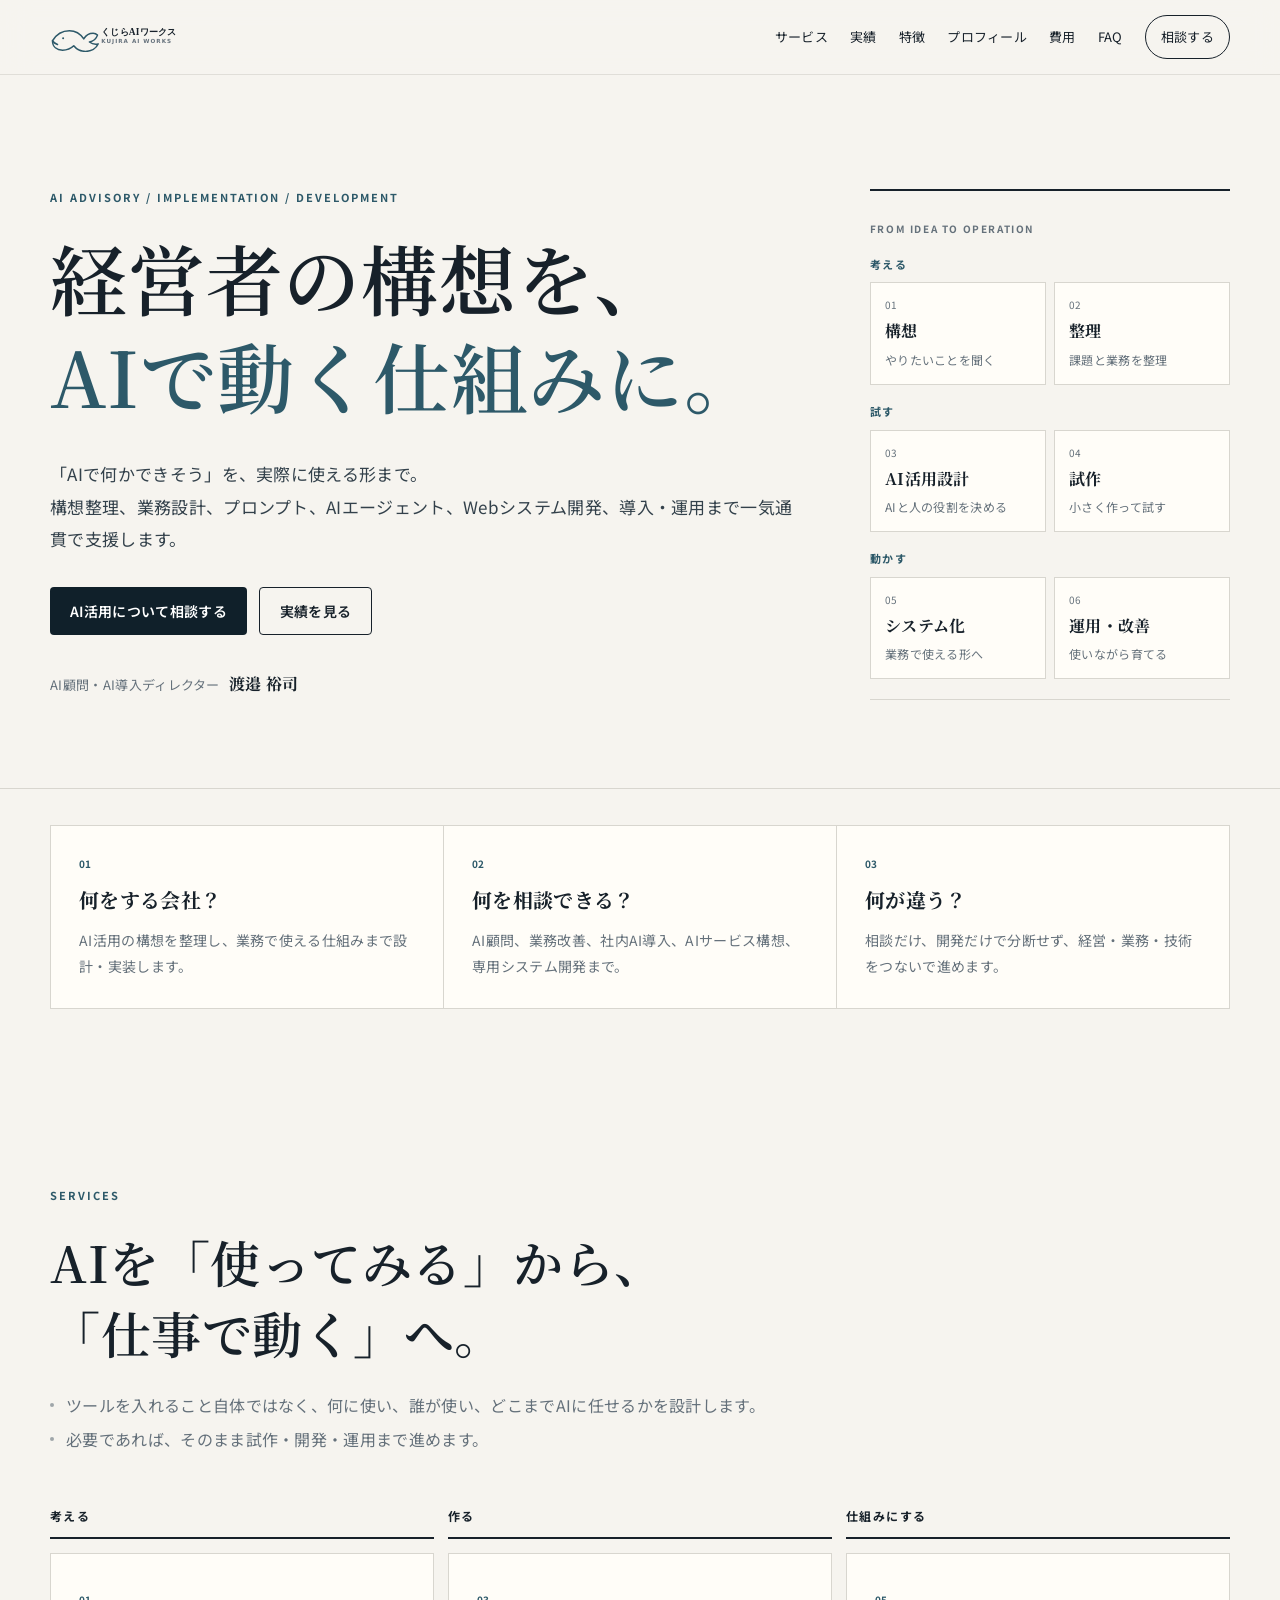
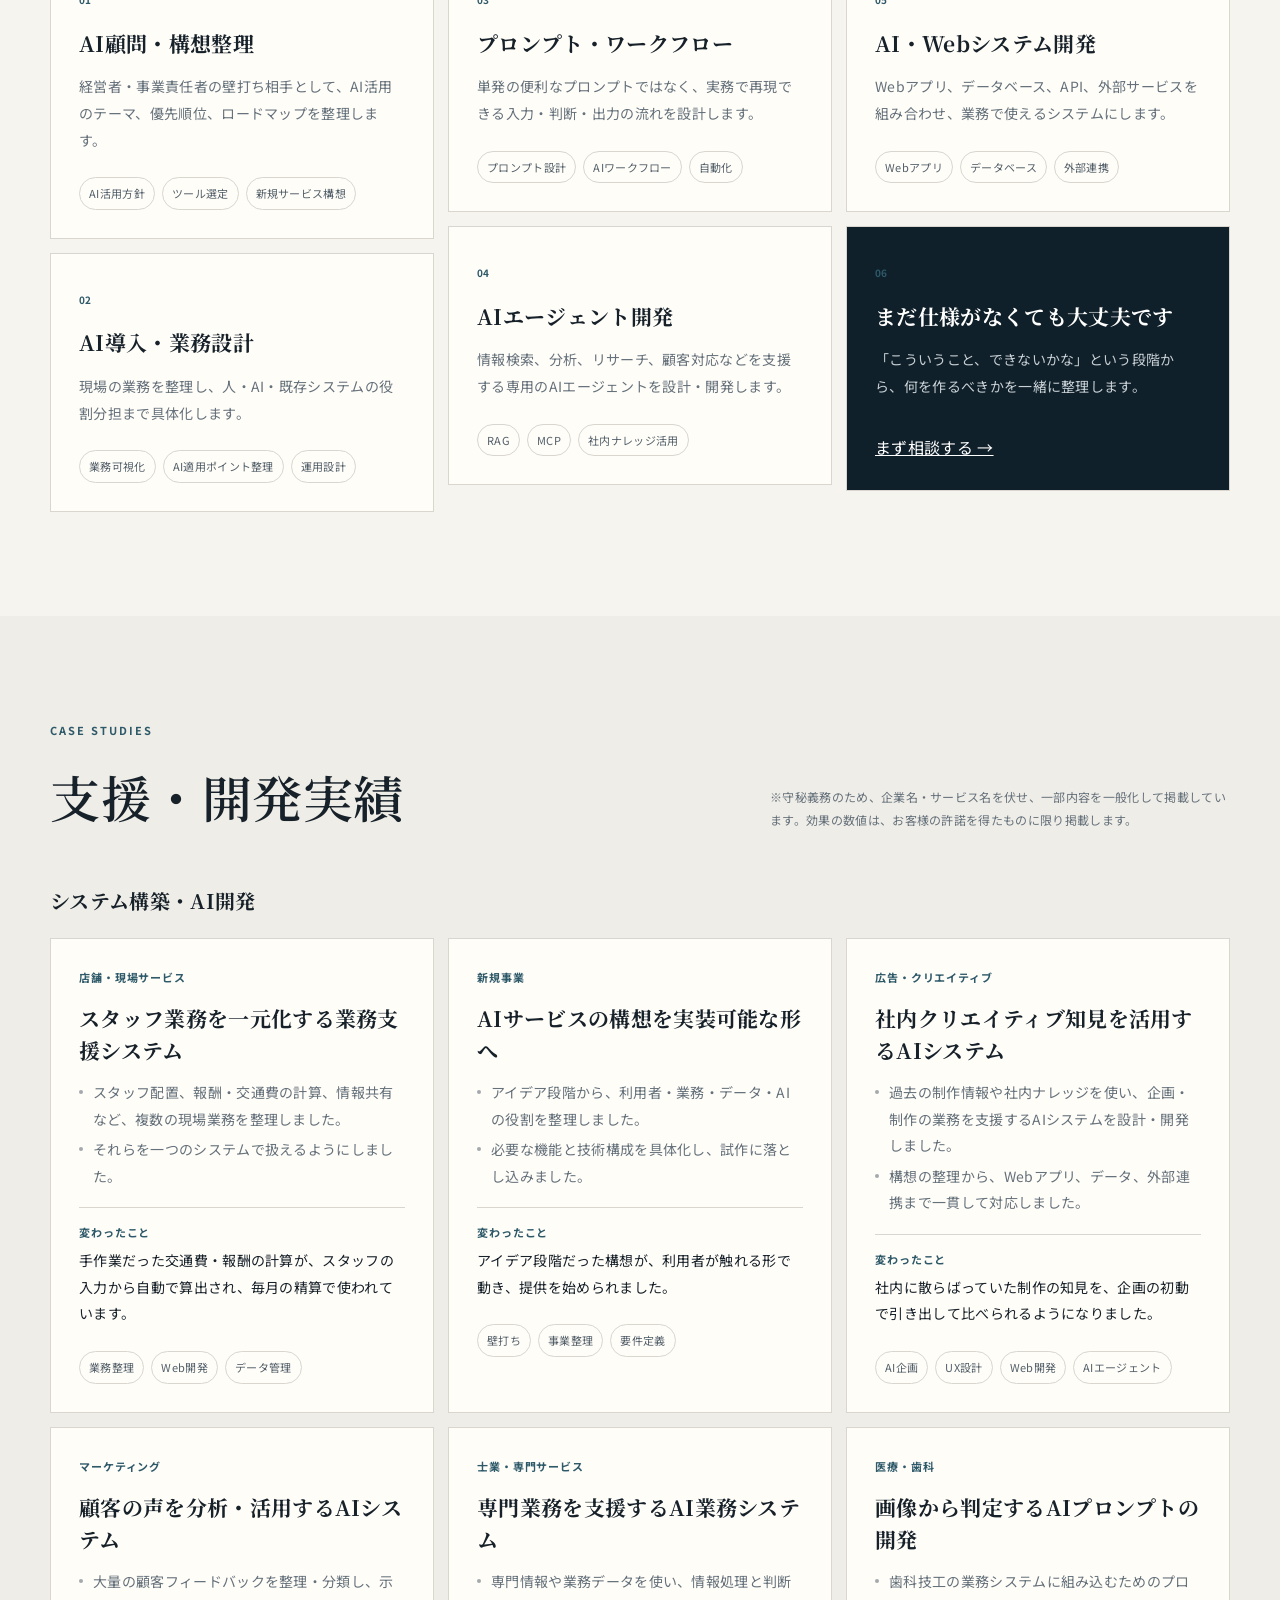
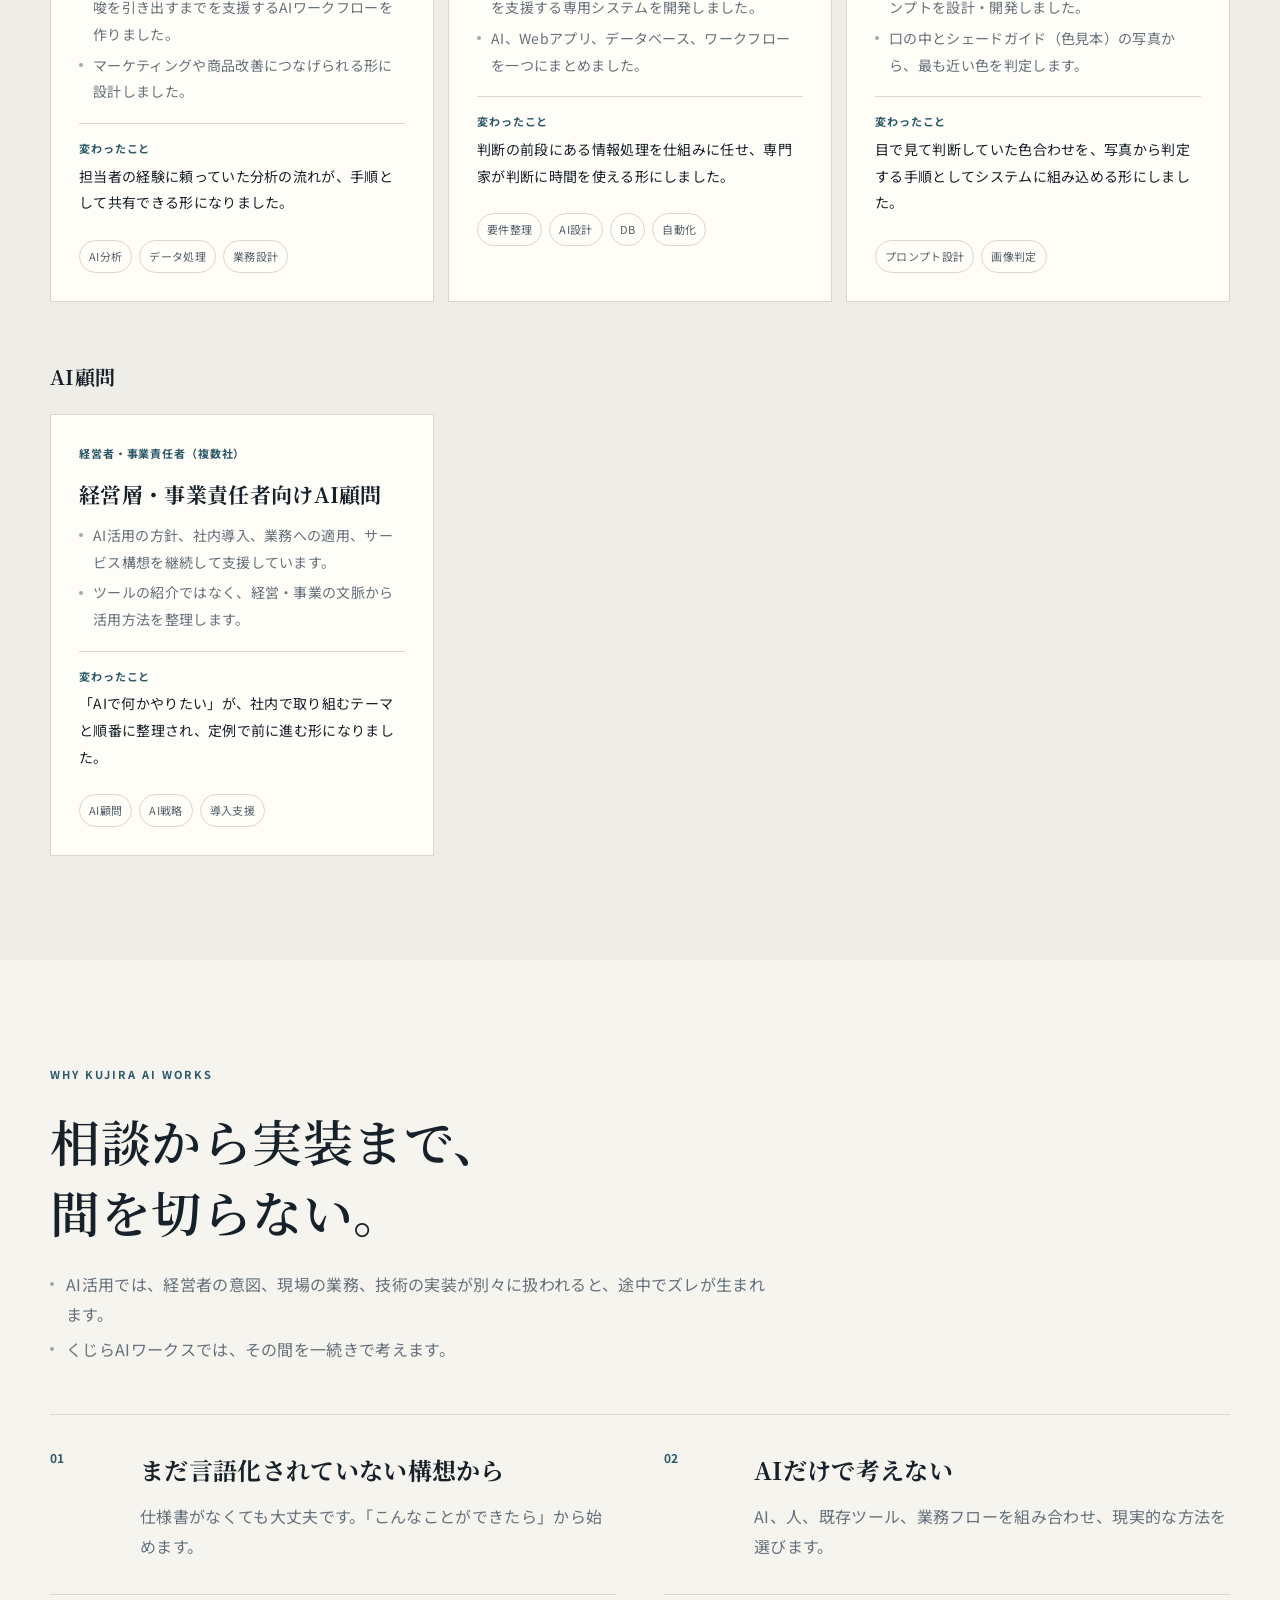
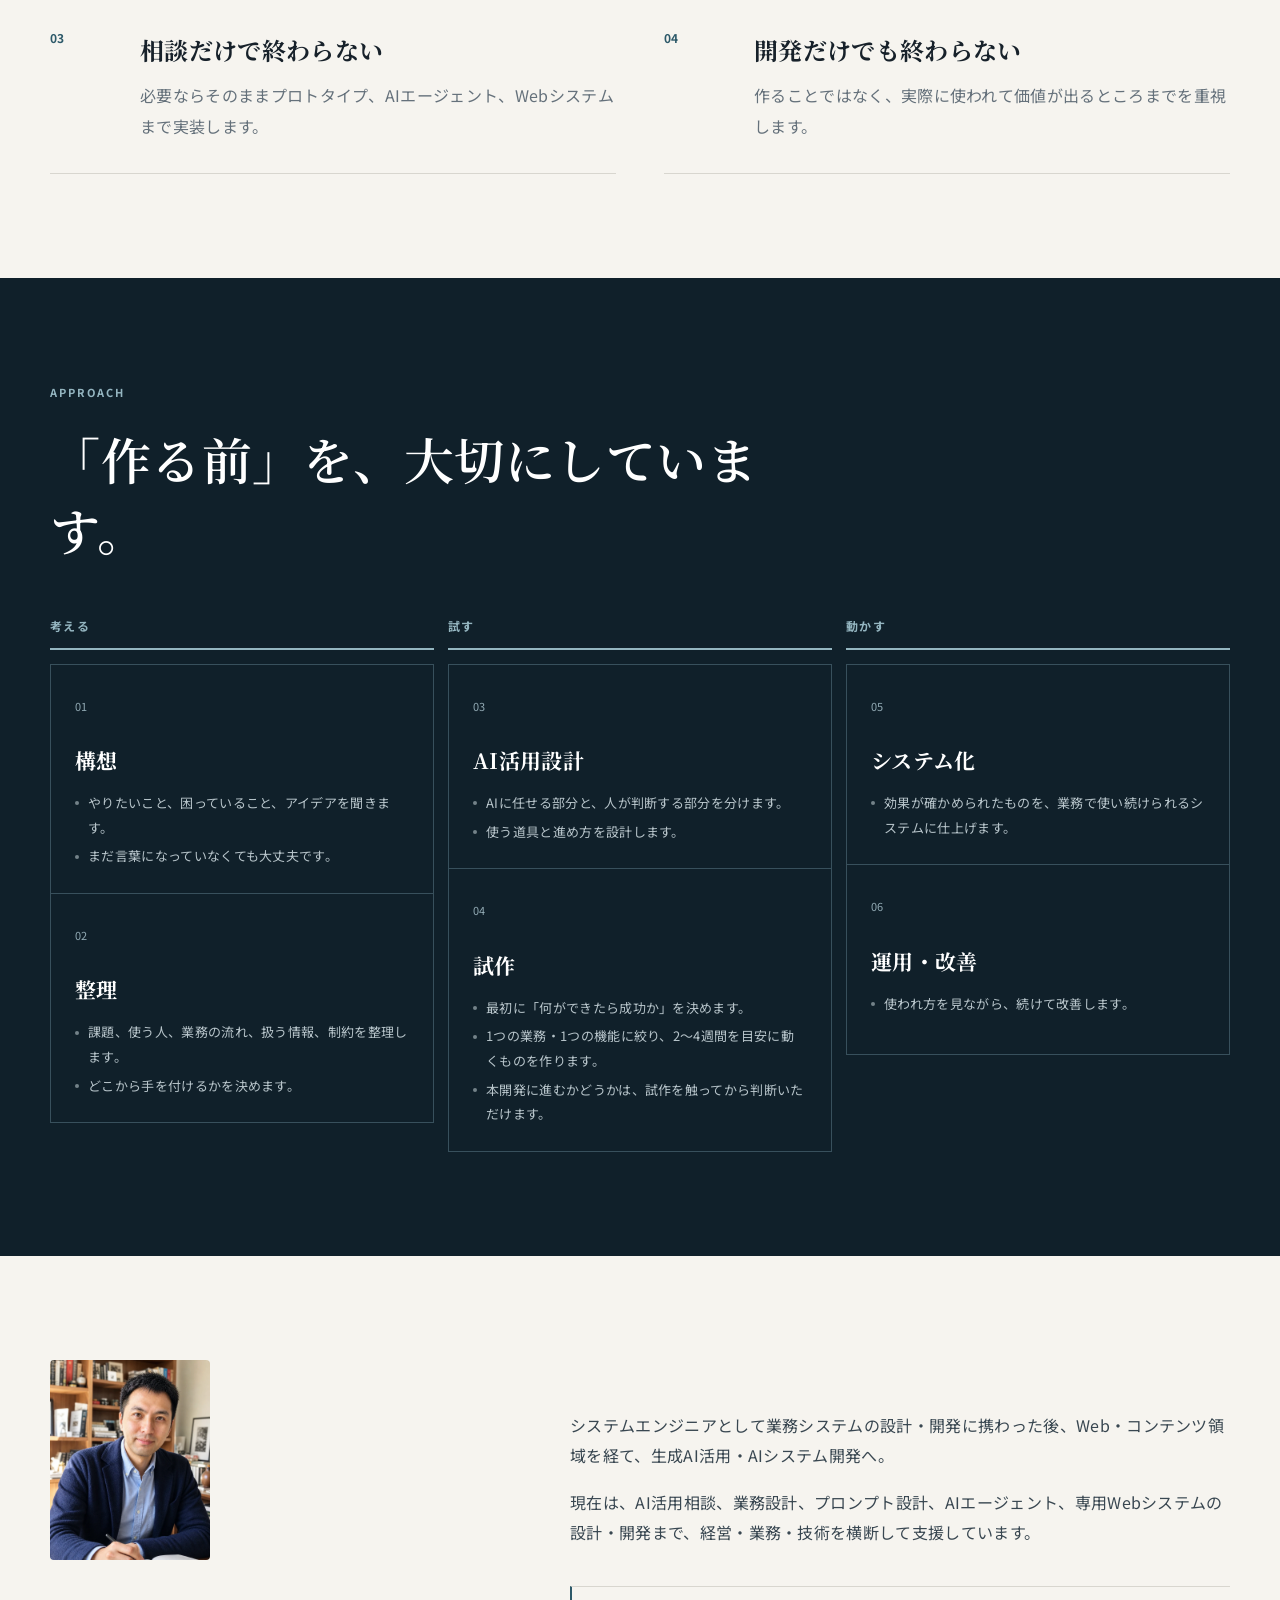
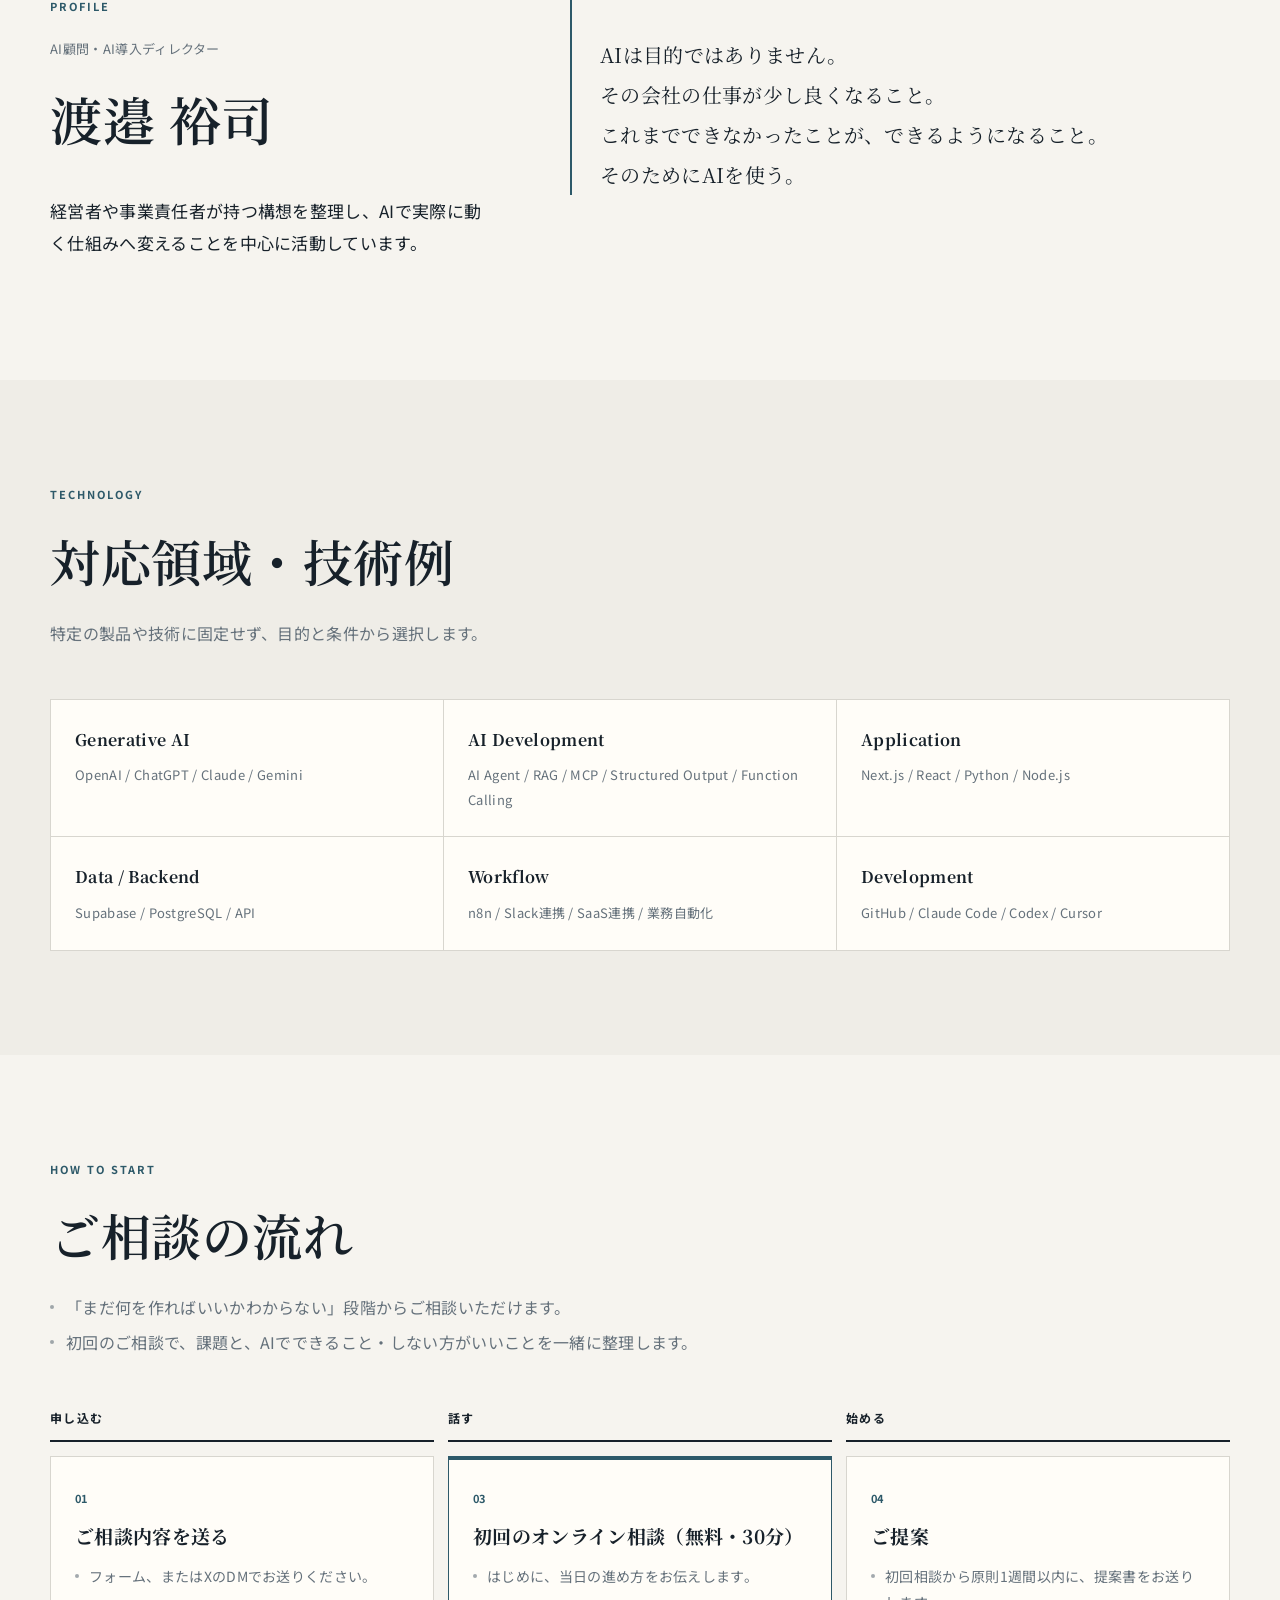
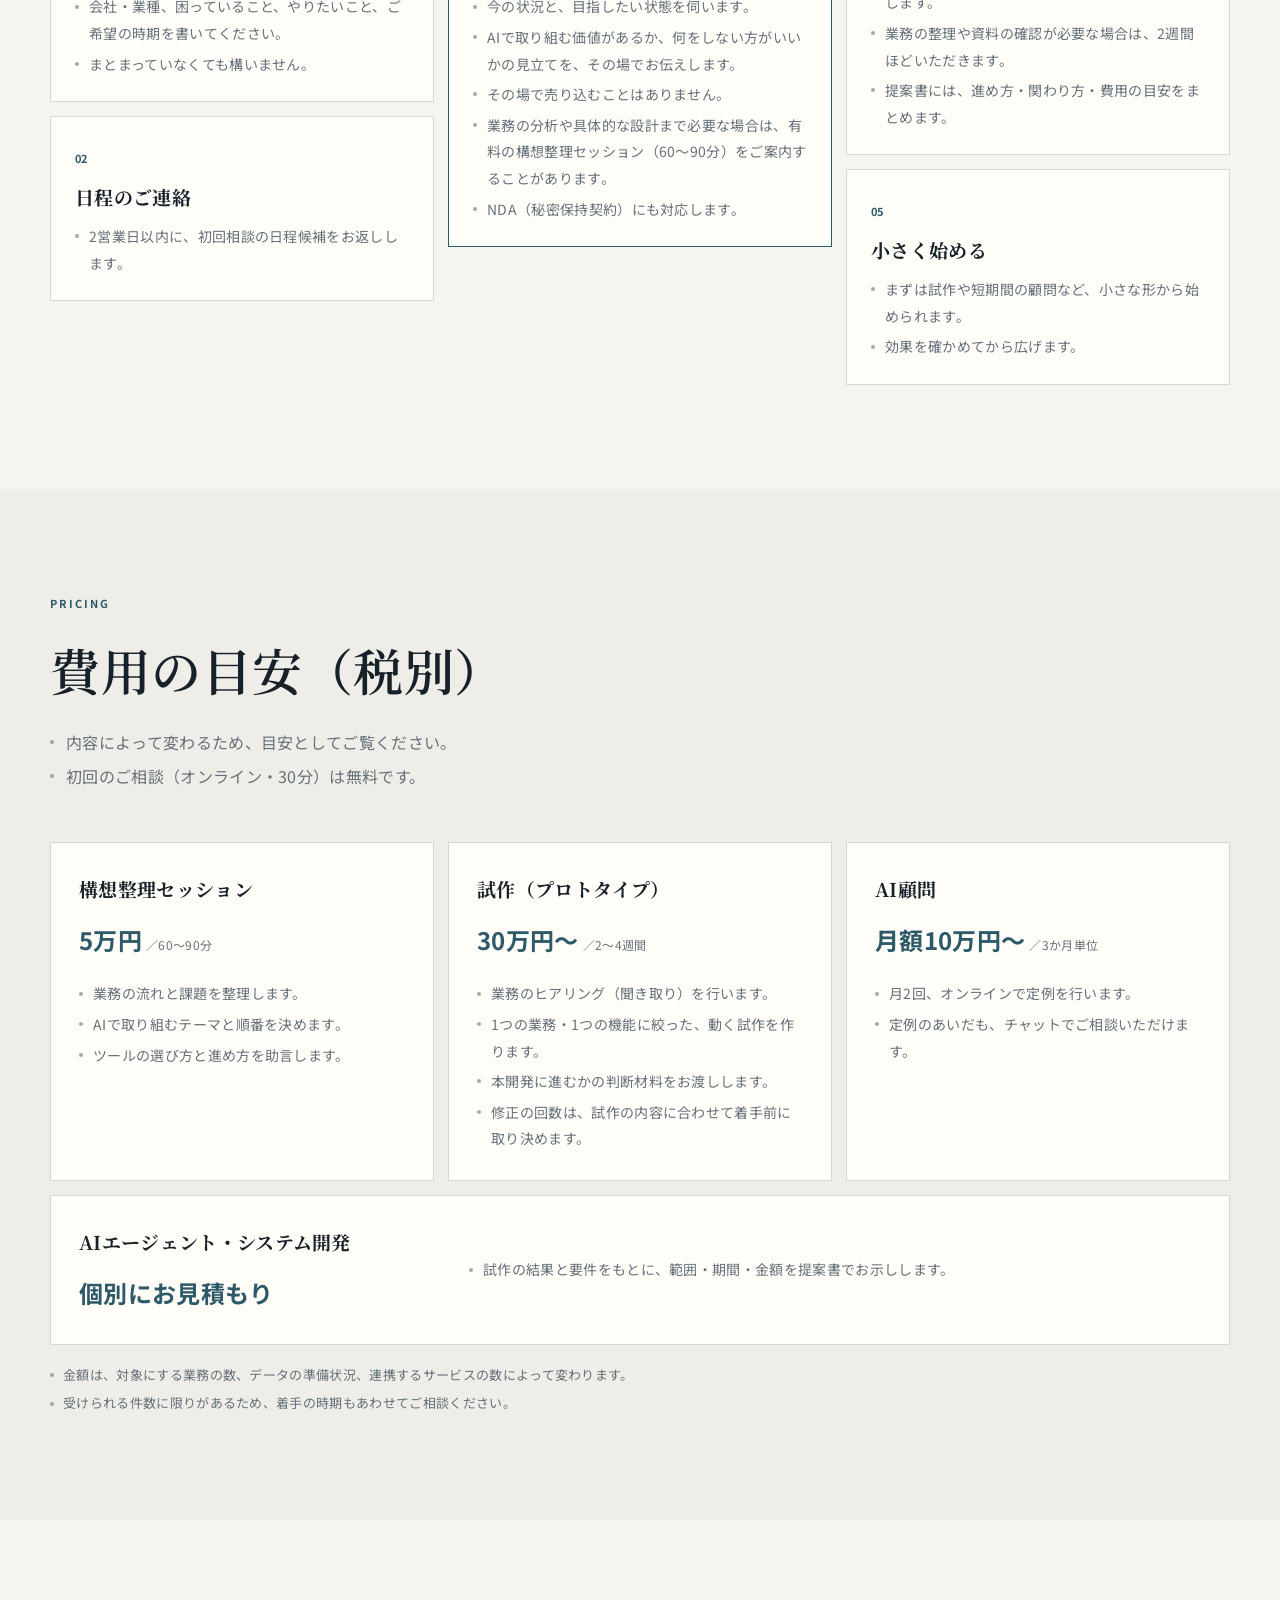
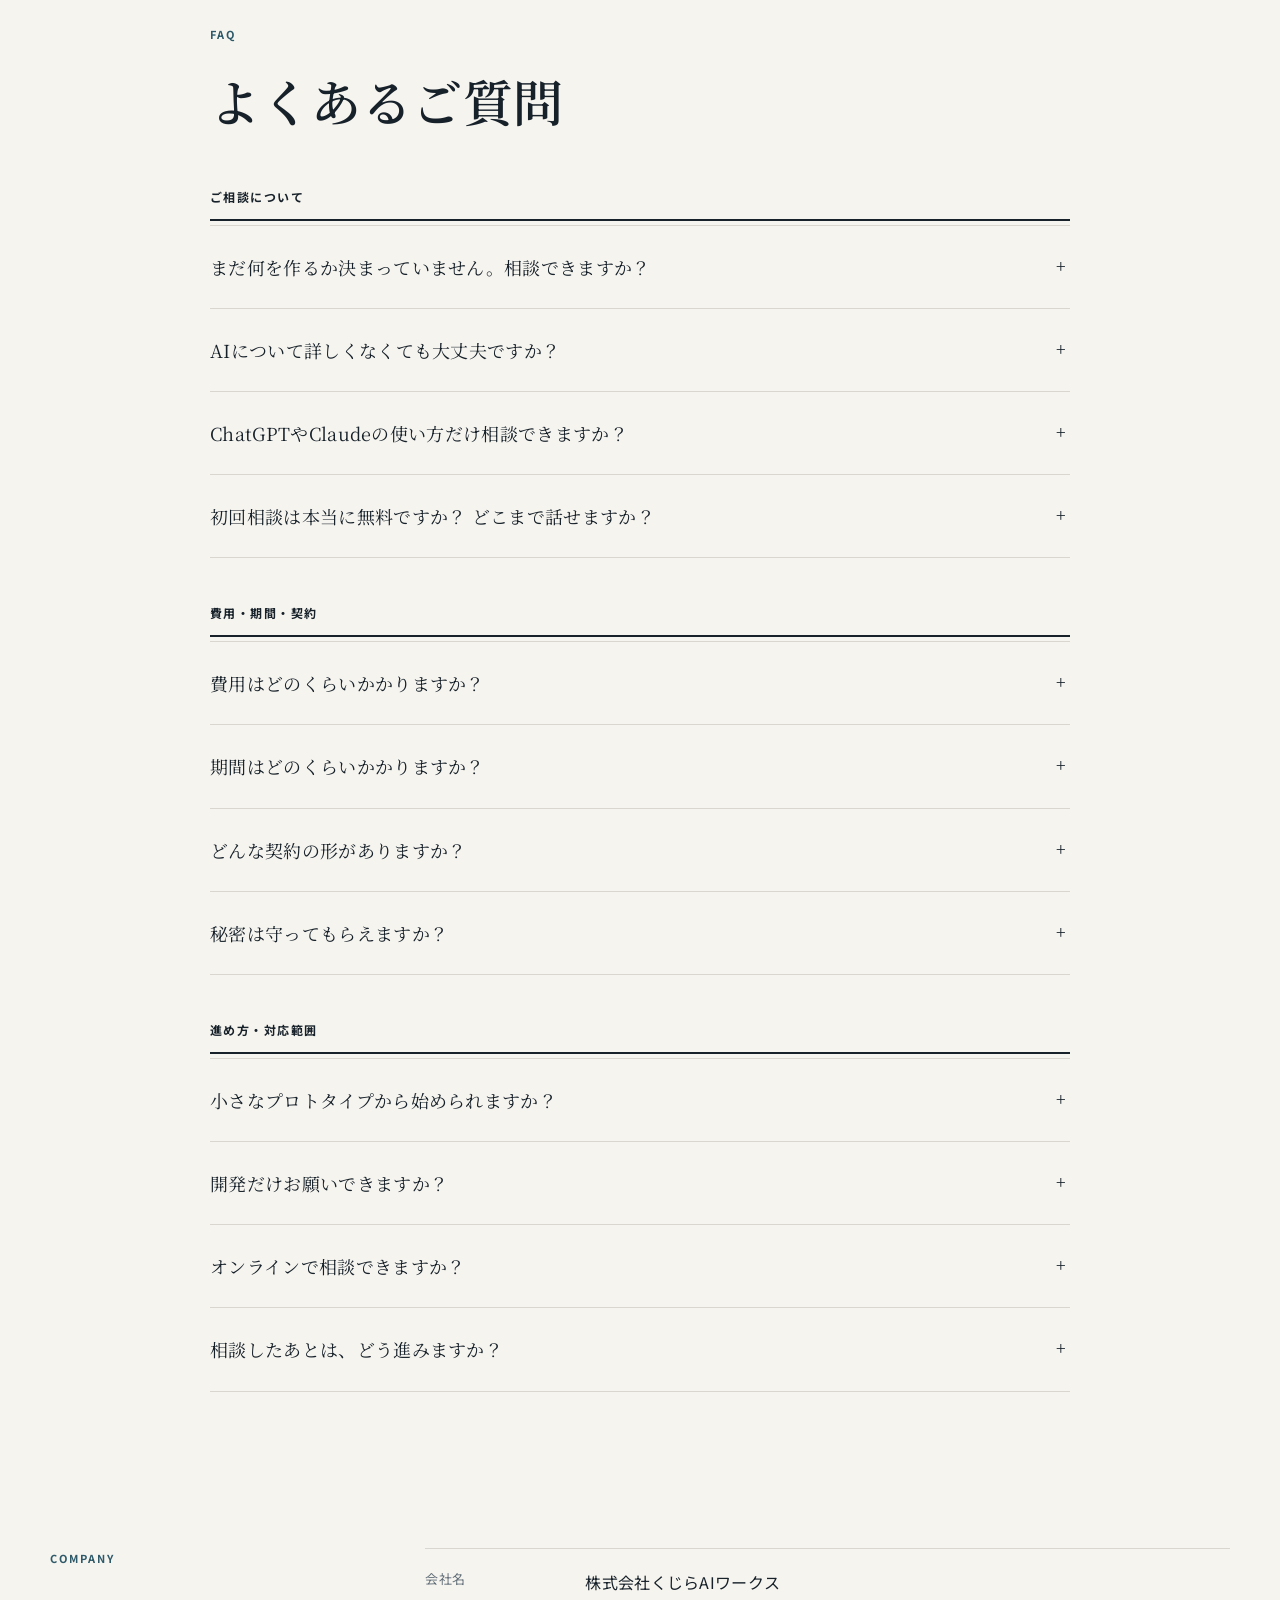
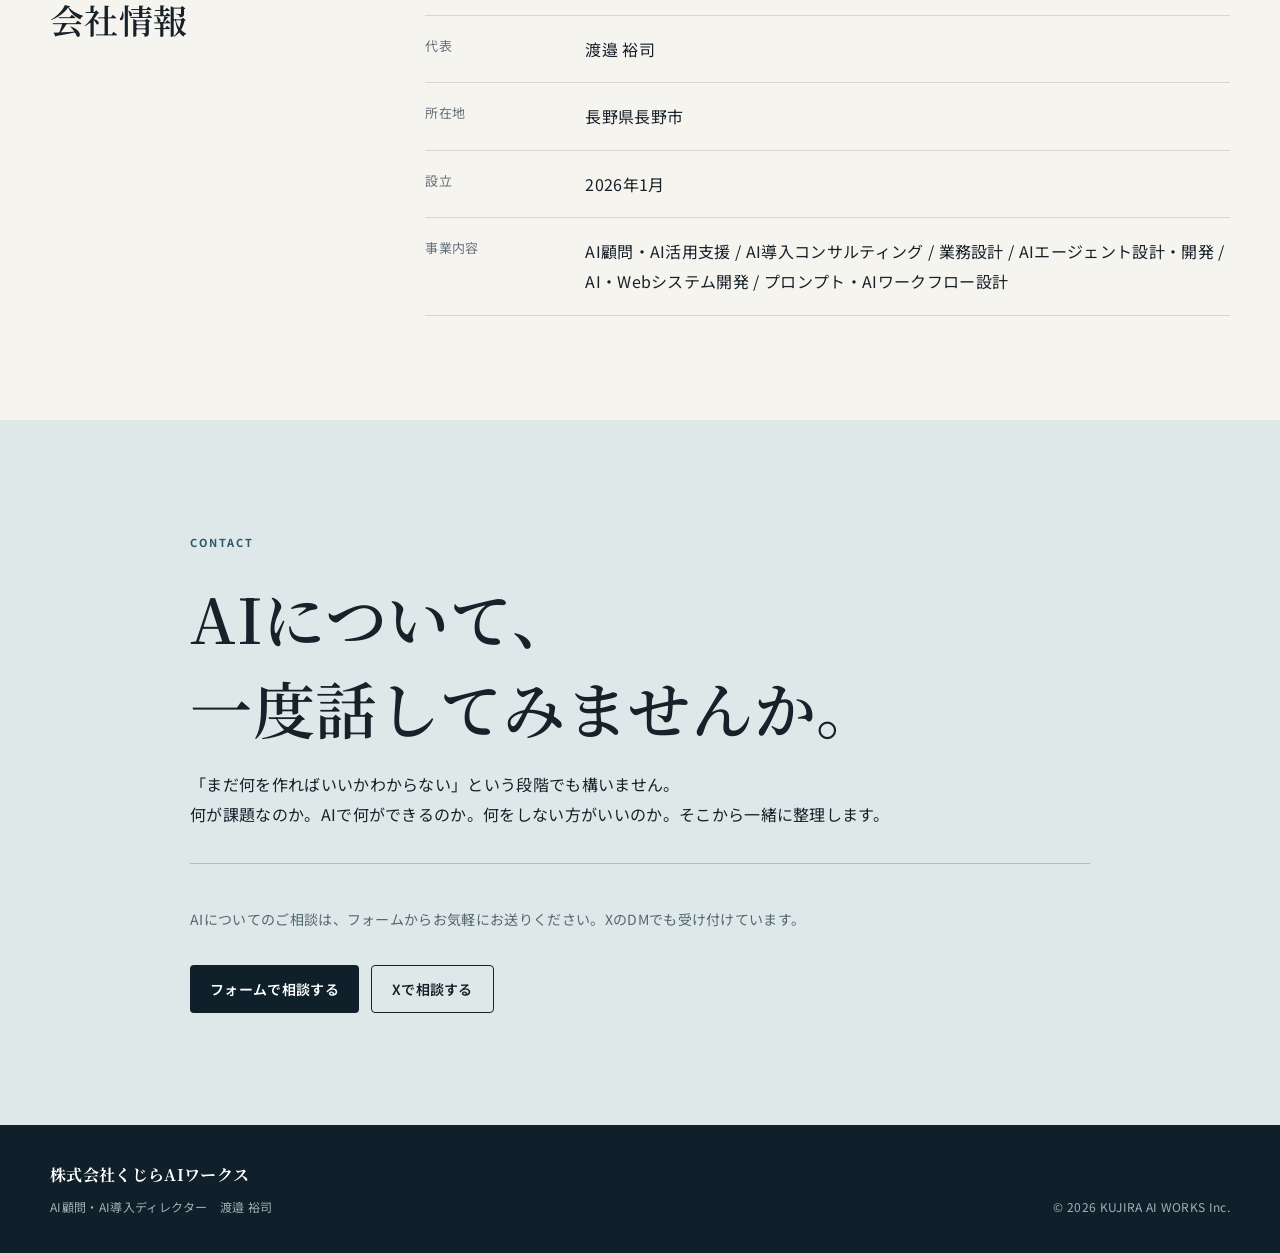
==== index.html @ 5dfb044a "トップページに相談の流れ・費用の目安・FAQ・実績の成果を追加し、構成を3分類で整理 - 流れを6段階（考える／試す／動かす）に統一し、ヒーローとAPPROACHを3分類×2で表示 - ご相談の流れ（" ====
<!doctype html>
<html lang="ja">
<head>
  <meta charset="utf-8">
  <meta name="viewport" content="width=device-width, initial-scale=1">
  <title>株式会社くじらAIワークス｜経営者の構想を、AIで動く仕組みに。</title>
  <meta name="description" content="株式会社くじらAIワークスは、AI顧問、AI導入・業務設計、AIエージェント、AIシステム開発まで、構想整理から実装・運用まで一気通貫で支援します。">
  <meta name="theme-color" content="#f6f4ef">

  <meta property="og:type" content="website">
  <meta property="og:title" content="株式会社くじらAIワークス">
  <meta property="og:description" content="経営者の構想を、AIで動く仕組みに。AI活用の相談から業務設計・AIエージェント・システム開発まで。">
  <meta property="og:locale" content="ja_JP">
  <meta property="og:image" content="./images/logo.svg">

  <link rel="icon" href="./favicon.svg" type="image/svg+xml">
  <link rel="stylesheet" href="./style.css">

  <script type="application/ld+json">
  {
    "@context": "https://schema.org",
    "@type": "ProfessionalService",
    "name": "株式会社くじらAIワークス",
    "url": "https://kujiraaiworks.com/",
    "description": "AI顧問、AI導入・業務設計、AIエージェント、AIシステム開発を支援する会社",
    "foundingDate": "2026-01",
    "address": {
      "@type": "PostalAddress",
      "addressRegion": "長野県",
      "addressLocality": "長野市",
      "addressCountry": "JP"
    },
    "founder": {
      "@type": "Person",
      "name": "渡邉 裕司",
      "jobTitle": "AI顧問・AI導入ディレクター"
    },
    "sameAs": ["https://x.com/YuNabe_ai"],
    "areaServed": "JP"
  }
  </script>

  <script type="application/ld+json">
  {
    "@context": "https://schema.org",
    "@type": "FAQPage",
    "mainEntity": [
      {"@type": "Question", "name": "まだ何を作るか決まっていません。相談できますか？", "acceptedAnswer": {"@type": "Answer", "text": "はい。むしろ「何を作るべきか」「そもそも作る必要があるか」を整理するところから対応しています。"}},
      {"@type": "Question", "name": "AIについて詳しくなくても大丈夫ですか？", "acceptedAnswer": {"@type": "Answer", "text": "問題ありません。専門用語を前提にせず、目的や業務から整理します。"}},
      {"@type": "Question", "name": "ChatGPTやClaudeの使い方だけ相談できますか？", "acceptedAnswer": {"@type": "Answer", "text": "可能です。個人利用から、チーム・組織での業務活用まで対応します。"}},
      {"@type": "Question", "name": "小さなプロトタイプから始められますか？", "acceptedAnswer": {"@type": "Answer", "text": "はい。最初から大規模開発するのではなく、小さく検証してから広げる進め方を重視しています。試作は2〜4週間が目安で、本開発に進むかはその結果を見て決めていただけます。"}},
      {"@type": "Question", "name": "開発だけお願いできますか？", "acceptedAnswer": {"@type": "Answer", "text": "内容によって対応可能です。ただし、実際の利用目的や業務を理解した上で設計することを大切にしています。"}},
      {"@type": "Question", "name": "オンラインで相談できますか？", "acceptedAnswer": {"@type": "Answer", "text": "はい。打ち合わせ・支援ともにオンラインで対応できます。"}},
      {"@type": "Question", "name": "初回相談は本当に無料ですか？ どこまで話せますか？", "acceptedAnswer": {"@type": "Answer", "text": "無料です（オンライン・30分）。課題の整理と、AIで取り組む価値があるかの見立てまでお伝えします。業務の分析や具体的な設計が必要な場合は、有料の構想整理セッション（5万円・税別・60〜90分）をご案内します。"}},
      {"@type": "Question", "name": "費用はどのくらいかかりますか？", "acceptedAnswer": {"@type": "Answer", "text": "関わり方ごとの目安を「費用の目安」に載せています。内容によって変わるため、初回のご相談のあとに正式なお見積もりをお出しします。"}},
      {"@type": "Question", "name": "期間はどのくらいかかりますか？", "acceptedAnswer": {"@type": "Answer", "text": "内容によって変わります。初回のご相談からご提案までは原則1週間以内（内容により2週間ほど）、小さな試作は2〜4週間が目安です。まず小さく試してから広げる進め方をおすすめしています。"}},
      {"@type": "Question", "name": "どんな契約の形がありますか？", "acceptedAnswer": {"@type": "Answer", "text": "構想整理セッション、試作、月ごとのAI顧問、システム開発の形があります。組み合わせることもできます。"}},
      {"@type": "Question", "name": "相談したあとは、どう進みますか？", "acceptedAnswer": {"@type": "Answer", "text": "「ご相談の流れ」のとおり、日程のご連絡、初回のオンライン相談、ご提案の順に進みます。ご提案を見てから、進めるかどうかをお決めください。"}},
      {"@type": "Question", "name": "秘密は守ってもらえますか？", "acceptedAnswer": {"@type": "Answer", "text": "ご相談の内容は外部に出しません。NDA（秘密保持契約）にも対応します。"}}
    ]
  }
  </script>
</head>

<body>
  <a class="skip-link" href="#main">本文へ移動</a>

  <header class="site-header" id="top">
    <div class="container header-inner">
      <a class="brand" href="#top" aria-label="株式会社くじらAIワークス トップへ">
        <img class="brand-logo" src="./images/logo.svg" alt="" width="150" height="30">
        <span class="sr-only">株式会社くじらAIワークス</span>
      </a>

      <button class="menu-button" type="button" aria-expanded="false" aria-controls="global-nav">
        <span></span><span></span>
        <span class="sr-only">メニューを開く</span>
      </button>

      <nav class="global-nav" id="global-nav" aria-label="グローバルナビゲーション">
        <a href="#services">サービス</a>
        <a href="#cases">実績</a>
        <a href="#strengths">特徴</a>
        <a href="#profile">プロフィール</a>
        <a href="#pricing">費用</a>
        <a href="#faq">FAQ</a>
        <a class="nav-cta" href="#contact">相談する</a>
      </nav>
    </div>
  </header>

  <main id="main">
    <section class="hero">
      <div class="container hero-grid">
        <div class="hero-copy">
          <p class="eyebrow">AI ADVISORY / IMPLEMENTATION / DEVELOPMENT</p>
          <h1>経営者の構想を、<br><em>AIで動く仕組みに。</em></h1>
          <p class="hero-lead">
            「AIで何かできそう」を、実際に使える形まで。<br>
            構想整理、業務設計、プロンプト、AIエージェント、Webシステム開発、導入・運用まで一気通貫で支援します。
          </p>
          <div class="hero-actions">
            <a class="button button-primary" href="#contact">AI活用について相談する</a>
            <a class="button button-ghost" href="#cases">実績を見る</a>
          </div>
          <p class="hero-person">AI顧問・AI導入ディレクター <strong>渡邉 裕司</strong></p>
        </div>

        <aside class="hero-panel" aria-label="くじらAIワークスの支援範囲">
          <p class="panel-label">FROM IDEA TO OPERATION</p>
          <div class="flow">
            <div class="flow-group">
              <p class="flow-label">考える</p>
              <div><span>01</span><strong>構想</strong><small>やりたいことを聞く</small></div>
              <div><span>02</span><strong>整理</strong><small>課題と業務を整理</small></div>
            </div>
            <div class="flow-group">
              <p class="flow-label">試す</p>
              <div><span>03</span><strong>AI活用設計</strong><small>AIと人の役割を決める</small></div>
              <div><span>04</span><strong>試作</strong><small>小さく作って試す</small></div>
            </div>
            <div class="flow-group">
              <p class="flow-label">動かす</p>
              <div><span>05</span><strong>システム化</strong><small>業務で使える形へ</small></div>
              <div><span>06</span><strong>運用・改善</strong><small>使いながら育てる</small></div>
            </div>
          </div>
        </aside>
      </div>
    </section>

    <section class="quick-understanding section-tight">
      <div class="container">
        <div class="three-cards">
          <article>
            <p class="card-no">01</p>
            <h2>何をする会社？</h2>
            <p>AI活用の構想を整理し、業務で使える仕組みまで設計・実装します。</p>
          </article>
          <article>
            <p class="card-no">02</p>
            <h2>何を相談できる？</h2>
            <p>AI顧問、業務改善、社内AI導入、AIサービス構想、専用システム開発まで。</p>
          </article>
          <article>
            <p class="card-no">03</p>
            <h2>何が違う？</h2>
            <p>相談だけ、開発だけで分断せず、経営・業務・技術をつないで進めます。</p>
          </article>
        </div>
      </div>
    </section>

    <section class="section" id="services">
      <div class="container">
        <div class="section-heading">
          <p class="eyebrow">SERVICES</p>
          <h2>AIを「使ってみる」から、<br>「仕事で動く」へ。</h2>
          <ul class="bullets">
            <li>ツールを入れること自体ではなく、何に使い、誰が使い、どこまでAIに任せるかを設計します。</li>
            <li>必要であれば、そのまま試作・開発・運用まで進めます。</li>
          </ul>
        </div>

        <div class="cat-grid">
          <div class="cat-col">
            <p class="cat-label">考える</p>
            <article class="service-card">
              <span>01</span>
              <h3>AI顧問・構想整理</h3>
              <p>経営者・事業責任者の壁打ち相手として、AI活用のテーマ、優先順位、ロードマップを整理します。</p>
              <ul><li>AI活用方針</li><li>ツール選定</li><li>新規サービス構想</li></ul>
            </article>
            <article class="service-card">
              <span>02</span>
              <h3>AI導入・業務設計</h3>
              <p>現場の業務を整理し、人・AI・既存システムの役割分担まで具体化します。</p>
              <ul><li>業務可視化</li><li>AI適用ポイント整理</li><li>運用設計</li></ul>
            </article>
          </div>
          <div class="cat-col">
            <p class="cat-label">作る</p>
            <article class="service-card">
              <span>03</span>
              <h3>プロンプト・ワークフロー</h3>
              <p>単発の便利なプロンプトではなく、実務で再現できる入力・判断・出力の流れを設計します。</p>
              <ul><li>プロンプト設計</li><li>AIワークフロー</li><li>自動化</li></ul>
            </article>
            <article class="service-card">
              <span>04</span>
              <h3>AIエージェント開発</h3>
              <p>情報検索、分析、リサーチ、顧客対応などを支援する専用のAIエージェントを設計・開発します。</p>
              <ul><li>RAG</li><li>MCP</li><li>社内ナレッジ活用</li></ul>
            </article>
          </div>
          <div class="cat-col">
            <p class="cat-label">仕組みにする</p>
            <article class="service-card">
              <span>05</span>
              <h3>AI・Webシステム開発</h3>
              <p>Webアプリ、データベース、API、外部サービスを組み合わせ、業務で使えるシステムにします。</p>
              <ul><li>Webアプリ</li><li>データベース</li><li>外部連携</li></ul>
            </article>
            <article class="service-card service-card-accent">
              <span>06</span>
              <h3>まだ仕様がなくても大丈夫です</h3>
              <p>「こういうこと、できないかな」という段階から、何を作るべきかを一緒に整理します。</p>
              <a href="#contact">まず相談する →</a>
            </article>
          </div>
        </div>
      </div>
    </section>

    <section class="section section-muted" id="cases">
      <div class="container">
        <div class="section-heading split-heading">
          <div>
            <p class="eyebrow">CASE STUDIES</p>
            <h2>支援・開発実績</h2>
          </div>
          <p class="note">※守秘義務のため、企業名・サービス名を伏せ、一部内容を一般化して掲載しています。効果の数値は、お客様の許諾を得たものに限り掲載します。</p>
        </div>

        <h3 class="case-group-heading">システム構築・AI開発</h3>
        <div class="case-grid">
          <article class="case-card">
            <p class="case-category">店舗・現場サービス</p>
            <h3>スタッフ業務を一元化する業務支援システム</h3>
            <ul class="bullets"><li>スタッフ配置、報酬・交通費の計算、情報共有など、複数の現場業務を整理しました。</li><li>それらを一つのシステムで扱えるようにしました。</li></ul>
            <p class="case-result"><strong>変わったこと</strong>手作業だった交通費・報酬の計算が、スタッフの入力から自動で算出され、毎月の精算で使われています。</p>
            <div class="tags"><span>業務整理</span><span>Web開発</span><span>データ管理</span></div>
          </article>

          <article class="case-card">
            <p class="case-category">新規事業</p>
            <h3>AIサービスの構想を実装可能な形へ</h3>
            <ul class="bullets"><li>アイデア段階から、利用者・業務・データ・AIの役割を整理しました。</li><li>必要な機能と技術構成を具体化し、試作に落とし込みました。</li></ul>
            <p class="case-result"><strong>変わったこと</strong>アイデア段階だった構想が、利用者が触れる形で動き、提供を始められました。</p>
            <div class="tags"><span>壁打ち</span><span>事業整理</span><span>要件定義</span></div>
          </article>

          <article class="case-card">
            <p class="case-category">広告・クリエイティブ</p>
            <h3>社内クリエイティブ知見を活用するAIシステム</h3>
            <ul class="bullets"><li>過去の制作情報や社内ナレッジを使い、企画・制作の業務を支援するAIシステムを設計・開発しました。</li><li>構想の整理から、Webアプリ、データ、外部連携まで一貫して対応しました。</li></ul>
            <p class="case-result"><strong>変わったこと</strong>社内に散らばっていた制作の知見を、企画の初動で引き出して比べられるようになりました。</p>
            <div class="tags"><span>AI企画</span><span>UX設計</span><span>Web開発</span><span>AIエージェント</span></div>
          </article>

          <article class="case-card">
            <p class="case-category">マーケティング</p>
            <h3>顧客の声を分析・活用するAIシステム</h3>
            <ul class="bullets"><li>大量の顧客フィードバックを整理・分類し、示唆を引き出すまでを支援するAIワークフローを作りました。</li><li>マーケティングや商品改善につなげられる形に設計しました。</li></ul>
            <p class="case-result"><strong>変わったこと</strong>担当者の経験に頼っていた分析の流れが、手順として共有できる形になりました。</p>
            <div class="tags"><span>AI分析</span><span>データ処理</span><span>業務設計</span></div>
          </article>

          <article class="case-card">
            <p class="case-category">士業・専門サービス</p>
            <h3>専門業務を支援するAI業務システム</h3>
            <ul class="bullets"><li>専門情報や業務データを使い、情報処理と判断を支援する専用システムを開発しました。</li><li>AI、Webアプリ、データベース、ワークフローを一つにまとめました。</li></ul>
            <p class="case-result"><strong>変わったこと</strong>判断の前段にある情報処理を仕組みに任せ、専門家が判断に時間を使える形にしました。</p>
            <div class="tags"><span>要件整理</span><span>AI設計</span><span>DB</span><span>自動化</span></div>
          </article>

          <article class="case-card">
            <p class="case-category">医療・歯科</p>
            <h3>画像から判定するAIプロンプトの開発</h3>
            <ul class="bullets"><li>歯科技工の業務システムに組み込むためのプロンプトを設計・開発しました。</li><li>口の中とシェードガイド（色見本）の写真から、最も近い色を判定します。</li></ul>
            <p class="case-result"><strong>変わったこと</strong>目で見て判断していた色合わせを、写真から判定する手順としてシステムに組み込める形にしました。</p>
            <div class="tags"><span>プロンプト設計</span><span>画像判定</span></div>
          </article>
        </div>

        <h3 class="case-group-heading">AI顧問</h3>
        <div class="case-grid case-grid-single">
          <article class="case-card">
            <p class="case-category">経営者・事業責任者（複数社）</p>
            <h3>経営層・事業責任者向けAI顧問</h3>
            <ul class="bullets"><li>AI活用の方針、社内導入、業務への適用、サービス構想を継続して支援しています。</li><li>ツールの紹介ではなく、経営・事業の文脈から活用方法を整理します。</li></ul>
            <p class="case-result"><strong>変わったこと</strong>「AIで何かやりたい」が、社内で取り組むテーマと順番に整理され、定例で前に進む形になりました。</p>
            <div class="tags"><span>AI顧問</span><span>AI戦略</span><span>導入支援</span></div>
          </article>
        </div>
      </div>
    </section>

    <section class="section" id="strengths">
      <div class="container">
        <div class="section-heading">
          <p class="eyebrow">WHY KUJIRA AI WORKS</p>
          <h2>相談から実装まで、<br>間を切らない。</h2>
          <ul class="bullets">
            <li>AI活用では、経営者の意図、現場の業務、技術の実装が別々に扱われると、途中でズレが生まれます。</li>
            <li>くじらAIワークスでは、その間を一続きで考えます。</li>
          </ul>
        </div>

        <div class="strength-list strength-grid">
          <article><span>01</span><div><h3>まだ言語化されていない構想から</h3><p>仕様書がなくても大丈夫です。「こんなことができたら」から始めます。</p></div></article>
          <article><span>02</span><div><h3>AIだけで考えない</h3><p>AI、人、既存ツール、業務フローを組み合わせ、現実的な方法を選びます。</p></div></article>
          <article><span>03</span><div><h3>相談だけで終わらない</h3><p>必要ならそのままプロトタイプ、AIエージェント、Webシステムまで実装します。</p></div></article>
          <article><span>04</span><div><h3>開発だけでも終わらない</h3><p>作ることではなく、実際に使われて価値が出るところまでを重視します。</p></div></article>
        </div>
      </div>
    </section>

    <section class="section section-dark">
      <div class="container">
        <div class="section-heading light">
          <p class="eyebrow">APPROACH</p>
          <h2>「作る前」を、大切にしています。</h2>
        </div>

        <div class="process-grid">
          <div class="process-col">
            <p class="cat-label">考える</p>
            <ol class="process">
              <li><span>01</span><div><strong>構想</strong><ul class="bullets"><li>やりたいこと、困っていること、アイデアを聞きます。</li><li>まだ言葉になっていなくても大丈夫です。</li></ul></div></li>
              <li><span>02</span><div><strong>整理</strong><ul class="bullets"><li>課題、使う人、業務の流れ、扱う情報、制約を整理します。</li><li>どこから手を付けるかを決めます。</li></ul></div></li>
            </ol>
          </div>
          <div class="process-col">
            <p class="cat-label">試す</p>
            <ol class="process">
              <li><span>03</span><div><strong>AI活用設計</strong><ul class="bullets"><li>AIに任せる部分と、人が判断する部分を分けます。</li><li>使う道具と進め方を設計します。</li></ul></div></li>
              <li><span>04</span><div><strong>試作</strong><ul class="bullets"><li>最初に「何ができたら成功か」を決めます。</li><li>1つの業務・1つの機能に絞り、2〜4週間を目安に動くものを作ります。</li><li>本開発に進むかどうかは、試作を触ってから判断いただけます。</li></ul></div></li>
            </ol>
          </div>
          <div class="process-col">
            <p class="cat-label">動かす</p>
            <ol class="process">
              <li><span>05</span><div><strong>システム化</strong><ul class="bullets"><li>効果が確かめられたものを、業務で使い続けられるシステムに仕上げます。</li></ul></div></li>
              <li><span>06</span><div><strong>運用・改善</strong><ul class="bullets"><li>使われ方を見ながら、続けて改善します。</li></ul></div></li>
            </ol>
          </div>
        </div>
      </div>
    </section>

    <section class="section" id="profile">
      <div class="container profile-grid">
        <div class="profile-intro">
          <img class="profile-photo" src="./images/yuji.webp" alt="渡邉 裕司" width="320" height="400">
          <p class="eyebrow">PROFILE</p>
          <p class="profile-role">AI顧問・AI導入ディレクター</p>
          <h2>渡邉 裕司</h2>
          <p class="profile-lead">
            経営者や事業責任者が持つ構想を整理し、AIで実際に動く仕組みへ変えることを中心に活動しています。
          </p>
        </div>

        <div class="profile-body">
          <p>
            システムエンジニアとして業務システムの設計・開発に携わった後、Web・コンテンツ領域を経て、生成AI活用・AIシステム開発へ。
          </p>
          <p>
            現在は、AI活用相談、業務設計、プロンプト設計、AIエージェント、専用Webシステムの設計・開発まで、経営・業務・技術を横断して支援しています。
          </p>

          <blockquote>
            <p>AIは目的ではありません。<br>その会社の仕事が少し良くなること。<br>これまでできなかったことが、できるようになること。<br>そのためにAIを使う。</p>
          </blockquote>
        </div>
      </div>
    </section>

    <section class="section section-muted">
      <div class="container">
        <div class="section-heading">
          <p class="eyebrow">TECHNOLOGY</p>
          <h2>対応領域・技術例</h2>
          <p>特定の製品や技術に固定せず、目的と条件から選択します。</p>
        </div>

        <div class="tech-groups">
          <div><strong>Generative AI</strong><p>OpenAI / ChatGPT / Claude / Gemini</p></div>
          <div><strong>AI Development</strong><p>AI Agent / RAG / MCP / Structured Output / Function Calling</p></div>
          <div><strong>Application</strong><p>Next.js / React / Python / Node.js</p></div>
          <div><strong>Data / Backend</strong><p>Supabase / PostgreSQL / API</p></div>
          <div><strong>Workflow</strong><p>n8n / Slack連携 / SaaS連携 / 業務自動化</p></div>
          <div><strong>Development</strong><p>GitHub / Claude Code / Codex / Cursor</p></div>
        </div>
      </div>
    </section>

    <section class="section" id="flow">
      <div class="container">
        <div class="section-heading">
          <p class="eyebrow">HOW TO START</p>
          <h2>ご相談の流れ</h2>
          <ul class="bullets">
            <li>「まだ何を作ればいいかわからない」段階からご相談いただけます。</li>
            <li>初回のご相談で、課題と、AIでできること・しない方がいいことを一緒に整理します。</li>
          </ul>
        </div>

        <div class="cat-grid">
          <div class="cat-col">
            <p class="cat-label">申し込む</p>
            <article class="step-card"><span>01</span><h3>ご相談内容を送る</h3><ul class="bullets"><li>フォーム、またはXのDMでお送りください。</li><li>会社・業種、困っていること、やりたいこと、ご希望の時期を書いてください。</li><li>まとまっていなくても構いません。</li></ul></article>
            <article class="step-card"><span>02</span><h3>日程のご連絡</h3><ul class="bullets"><li>2営業日以内に、初回相談の日程候補をお返しします。</li></ul></article>
          </div>
          <div class="cat-col">
            <p class="cat-label">話す</p>
            <article class="step-card step-card-accent"><span>03</span><h3>初回のオンライン相談（無料・30分）</h3><ul class="bullets"><li>はじめに、当日の進め方をお伝えします。</li><li>今の状況と、目指したい状態を伺います。</li><li>AIで取り組む価値があるか、何をしない方がいいかの見立てを、その場でお伝えします。</li><li>その場で売り込むことはありません。</li><li>業務の分析や具体的な設計まで必要な場合は、有料の構想整理セッション（60〜90分）をご案内することがあります。</li><li>NDA（秘密保持契約）にも対応します。</li></ul></article>
          </div>
          <div class="cat-col">
            <p class="cat-label">始める</p>
            <article class="step-card"><span>04</span><h3>ご提案</h3><ul class="bullets"><li>初回相談から原則1週間以内に、提案書をお送りします。</li><li>業務の整理や資料の確認が必要な場合は、2週間ほどいただきます。</li><li>提案書には、進め方・関わり方・費用の目安をまとめます。</li></ul></article>
            <article class="step-card"><span>05</span><h3>小さく始める</h3><ul class="bullets"><li>まずは試作や短期間の顧問など、小さな形から始められます。</li><li>効果を確かめてから広げます。</li></ul></article>
          </div>
        </div>
      </div>
    </section>

    <section class="section section-muted" id="pricing">
      <div class="container">
        <div class="section-heading">
          <p class="eyebrow">PRICING</p>
          <h2>費用の目安（税別）</h2>
          <ul class="bullets">
            <li>内容によって変わるため、目安としてご覧ください。</li>
            <li>初回のご相談（オンライン・30分）は無料です。</li>
          </ul>
        </div>

        <div class="fee-grid">
          <article class="fee-card">
            <h3>構想整理セッション</h3>
            <p class="fee-price">5万円<small>／60〜90分</small></p>
            <ul class="bullets"><li>業務の流れと課題を整理します。</li><li>AIで取り組むテーマと順番を決めます。</li><li>ツールの選び方と進め方を助言します。</li></ul>
          </article>
          <article class="fee-card">
            <h3>試作（プロトタイプ）</h3>
            <p class="fee-price">30万円〜<small>／2〜4週間</small></p>
            <ul class="bullets"><li>業務のヒアリング（聞き取り）を行います。</li><li>1つの業務・1つの機能に絞った、動く試作を作ります。</li><li>本開発に進むかの判断材料をお渡しします。</li><li>修正の回数は、試作の内容に合わせて着手前に取り決めます。</li></ul>
          </article>
          <article class="fee-card">
            <h3>AI顧問</h3>
            <p class="fee-price">月額10万円〜<small>／3か月単位</small></p>
            <ul class="bullets"><li>月2回、オンラインで定例を行います。</li><li>定例のあいだも、チャットでご相談いただけます。</li></ul>
          </article>
          <article class="fee-card fee-card-wide">
            <div>
              <h3>AIエージェント・システム開発</h3>
              <p class="fee-price">個別にお見積もり</p>
            </div>
            <ul class="bullets"><li>試作の結果と要件をもとに、範囲・期間・金額を提案書でお示しします。</li></ul>
          </article>
        </div>
        <ul class="bullets fee-note">
          <li>金額は、対象にする業務の数、データの準備状況、連携するサービスの数によって変わります。</li>
          <li>受けられる件数に限りがあるため、着手の時期もあわせてご相談ください。</li>
        </ul>
      </div>
    </section>

    <section class="section" id="faq">
      <div class="container narrow">
        <div class="section-heading">
          <p class="eyebrow">FAQ</p>
          <h2>よくあるご質問</h2>
        </div>

        <div class="faq-groups">
          <div class="faq-group">
            <p class="cat-label">ご相談について</p>
            <div class="faq-list">
              <details>
              <summary>まだ何を作るか決まっていません。相談できますか？</summary>
              <p>はい。むしろ「何を作るべきか」「そもそも作る必要があるか」を整理するところから対応しています。</p>
              </details>
              <details>
              <summary>AIについて詳しくなくても大丈夫ですか？</summary>
              <p>問題ありません。専門用語を前提にせず、目的や業務から整理します。</p>
              </details>
              <details>
              <summary>ChatGPTやClaudeの使い方だけ相談できますか？</summary>
              <p>可能です。個人利用から、チーム・組織での業務活用まで対応します。</p>
              </details>
              <details>
              <summary>初回相談は本当に無料ですか？ どこまで話せますか？</summary>
              <ul class="bullets"><li>無料です（オンライン・30分）。</li><li>課題の整理と、AIで取り組む価値があるかの見立てまでお伝えします。</li><li>業務の分析や具体的な設計が必要な場合は、有料の構想整理セッション（5万円・税別・60〜90分）をご案内します。</li></ul>
              </details>
            </div>
          </div>
          <div class="faq-group">
            <p class="cat-label">費用・期間・契約</p>
            <div class="faq-list">
              <details>
              <summary>費用はどのくらいかかりますか？</summary>
              <ul class="bullets"><li>関わり方ごとの目安を「<a href="#pricing">費用の目安</a>」に載せています。</li><li>内容によって変わるため、初回のご相談のあとに正式なお見積もりをお出しします。</li></ul>
              </details>
              <details>
              <summary>期間はどのくらいかかりますか？</summary>
              <ul class="bullets"><li>初回のご相談からご提案までは、原則1週間以内です（内容により2週間ほど）。</li><li>小さな試作は、2〜4週間が目安です。</li><li>まず小さく試してから広げる進め方をおすすめしています。</li></ul>
              </details>
              <details>
              <summary>どんな契約の形がありますか？</summary>
              <ul class="bullets"><li>構想整理セッション、試作、月ごとのAI顧問、システム開発の形があります。</li><li>組み合わせることもできます。</li></ul>
              </details>
              <details>
              <summary>秘密は守ってもらえますか？</summary>
              <ul class="bullets"><li>ご相談の内容は外部に出しません。</li><li>NDA（秘密保持契約）にも対応します。</li></ul>
              </details>
            </div>
          </div>
          <div class="faq-group">
            <p class="cat-label">進め方・対応範囲</p>
            <div class="faq-list">
              <details>
              <summary>小さなプロトタイプから始められますか？</summary>
              <ul class="bullets"><li>はい。最初から大規模に開発するのではなく、小さく検証してから広げる進め方を重視しています。</li><li>試作は2〜4週間が目安です。</li><li>本開発に進むかは、その結果を見て決めていただけます。</li></ul>
              </details>
              <details>
              <summary>開発だけお願いできますか？</summary>
              <ul class="bullets"><li>内容によって対応できます。</li><li>ただし、実際の利用目的や業務を理解したうえで設計することを大切にしています。</li></ul>
              </details>
              <details>
              <summary>オンラインで相談できますか？</summary>
              <p>はい。打ち合わせ・支援ともにオンラインで対応できます。</p>
              </details>
              <details>
              <summary>相談したあとは、どう進みますか？</summary>
              <ul class="bullets"><li>「<a href="#flow">ご相談の流れ</a>」のとおり、日程のご連絡、初回のオンライン相談、ご提案の順に進みます。</li><li>ご提案を見てから、進めるかどうかをお決めください。</li></ul>
              </details>
            </div>
          </div>
        </div>
      </div>
    </section>

    <section class="section company">
      <div class="container company-grid">
        <div>
          <p class="eyebrow">COMPANY</p>
          <h2>会社情報</h2>
        </div>
        <dl>
          <div><dt>会社名</dt><dd>株式会社くじらAIワークス</dd></div>
          <div><dt>代表</dt><dd>渡邉 裕司</dd></div>
          <div><dt>所在地</dt><dd>長野県長野市</dd></div>
          <div><dt>設立</dt><dd>2026年1月</dd></div>
          <div>
            <dt>事業内容</dt>
            <dd>AI顧問・AI活用支援 / AI導入コンサルティング / 業務設計 / AIエージェント設計・開発 / AI・Webシステム開発 / プロンプト・AIワークフロー設計</dd>
          </div>
        </dl>
      </div>
    </section>

    <section class="contact" id="contact">
      <div class="container contact-inner">
        <p class="eyebrow">CONTACT</p>
        <h2>AIについて、<br>一度話してみませんか。</h2>
        <p>
          「まだ何を作ればいいかわからない」という段階でも構いません。<br>
          何が課題なのか。AIで何ができるのか。何をしない方がいいのか。そこから一緒に整理します。
        </p>
        <div class="contact-box">
          <p>AIについてのご相談は、フォームからお気軽にお送りください。XのDMでも受け付けています。</p>
          <div class="hero-actions">
            <a class="button button-primary" href="https://forms.gle/tMsSApwWJD9jxgiY7" target="_blank" rel="noopener">フォームで相談する</a>
            <a class="button button-ghost" href="https://x.com/YuNabe_ai" target="_blank" rel="noopener">Xで相談する</a>
          </div>
        </div>
      </div>
    </section>
  </main>

  <footer class="site-footer">
    <div class="container footer-inner">
      <div>
        <strong>株式会社くじらAIワークス</strong>
        <p>AI顧問・AI導入ディレクター　渡邉 裕司</p>
      </div>
      <p class="copyright">© <span id="year"></span> KUJIRA AI WORKS Inc.</p>
    </div>
  </footer>

  <script src="./script.js"></script>
</body>
</html>
---- style.css ----
@import url('https://fonts.googleapis.com/css2?family=Noto+Sans+JP:wght@400;500;600;700&family=Noto+Serif+JP:wght@500;600;700&display=swap');

:root {
  --bg: #f6f4ef;
  --surface: #fffdf8;
  --ink: #17212a;
  --muted: #65717b;
  --line: #d8d6cf;
  --deep: #10202a;
  --accent: #2d5969;
  --accent-soft: #e6eef0;
  --max: 1180px;
  --serif: "Noto Serif JP", "Yu Mincho", "Hiragino Mincho ProN", serif;
  --sans: "Noto Sans JP", system-ui, -apple-system, sans-serif;
}

* { box-sizing: border-box; }
html { scroll-behavior: smooth; }
body {
  margin: 0;
  background: var(--bg);
  color: var(--ink);
  font-family: var(--sans);
  line-height: 1.9;
  letter-spacing: .02em;
  -webkit-font-smoothing: antialiased;
}
a { color: inherit; }
img { max-width: 100%; }
.container { width: min(calc(100% - 40px), var(--max)); margin-inline: auto; }
.narrow { max-width: 860px; }

.skip-link {
  position: fixed;
  left: 16px;
  top: -80px;
  z-index: 999;
  padding: 10px 14px;
  background: #fff;
  border: 1px solid var(--ink);
}
.skip-link:focus { top: 16px; }
.sr-only { position: absolute; width: 1px; height: 1px; padding: 0; margin: -1px; overflow: hidden; clip: rect(0,0,0,0); white-space: nowrap; border: 0; }

.site-header {
  position: sticky;
  top: 0;
  z-index: 50;
  backdrop-filter: blur(14px);
  background: rgba(246, 244, 239, .88);
  border-bottom: 1px solid rgba(216,214,207,.75);
}
.header-inner {
  min-height: 74px;
  display: flex;
  align-items: center;
  justify-content: space-between;
  gap: 24px;
}
.brand {
  display: flex;
  align-items: center;
  gap: 12px;
  text-decoration: none;
}
.brand-logo {
  height: 30px;
  width: auto;
  display: block;
}
.brand-name {
  font-family: var(--serif);
  font-weight: 600;
  font-size: 15px;
}
.global-nav {
  display: flex;
  align-items: center;
  gap: 22px;
  font-size: 13px;
}
.global-nav a { text-decoration: none; }
.nav-cta {
  padding: 9px 15px;
  border: 1px solid var(--ink);
  border-radius: 999px;
}
.menu-button { display: none; }

.hero {
  padding: 112px 0 88px;
  border-bottom: 1px solid var(--line);
}
.hero-grid {
  display: grid;
  grid-template-columns: 1.35fr .65fr;
  gap: 72px;
  align-items: end;
}
.eyebrow {
  margin: 0 0 20px;
  font-size: 11px;
  font-weight: 700;
  letter-spacing: .18em;
  color: var(--accent);
}
.hero h1,
.section-heading h2,
.profile-intro h2,
.contact h2,
.company h2 {
  font-family: var(--serif);
  font-weight: 600;
  letter-spacing: .01em;
}
.hero h1 {
  margin: 0;
  font-size: clamp(42px, 6vw, 78px);
  line-height: 1.28;
}
.hero h1 em {
  font-style: normal;
  color: var(--accent);
}
.hero-lead {
  max-width: 770px;
  margin: 34px 0 0;
  font-size: 17px;
  color: #33414b;
}
.hero-actions {
  display: flex;
  gap: 12px;
  flex-wrap: wrap;
  margin-top: 32px;
}
.button {
  display: inline-flex;
  align-items: center;
  justify-content: center;
  min-height: 48px;
  padding: 0 20px;
  border-radius: 4px;
  text-decoration: none;
  font-size: 14px;
  font-weight: 600;
}
.button-primary { background: var(--deep); color: white; }
.button-ghost { border: 1px solid var(--ink); }
.hero-person {
  margin: 34px 0 0;
  font-size: 13px;
  color: var(--muted);
}
.hero-person strong { color: var(--ink); font-family: var(--serif); font-size: 16px; margin-left: 6px; }

.hero-panel {
  border-top: 2px solid var(--ink);
  border-bottom: 1px solid var(--line);
  padding: 18px 0 0;
}
.panel-label {
  font-size: 10px;
  letter-spacing: .16em;
  font-weight: 700;
  color: var(--muted);
}
.flow { display: grid; gap: 16px; margin: 16px 0 20px; }
.flow-group { display: grid; grid-template-columns: 1fr 1fr; gap: 8px; }
.flow-label {
  grid-column: 1 / -1;
  margin: 0;
  color: var(--accent);
  font-size: 11px;
  font-weight: 700;
  letter-spacing: .12em;
}
.flow-group > div {
  display: grid;
  gap: 2px;
  padding: 12px 14px;
  background: var(--surface);
  border: 1px solid var(--line);
}
.flow span { font-size: 10px; color: var(--muted); }
.flow strong { font-family: var(--serif); font-size: 16px; }
.flow small { color: var(--muted); font-size: 12px; }

.section { padding: 104px 0; }
.section-tight { padding: 36px 0 72px; }
.section-muted { background: #efede7; }
.section-dark { background: var(--deep); color: white; }

.three-cards {
  display: grid;
  grid-template-columns: repeat(3, 1fr);
  gap: 1px;
  background: var(--line);
  border: 1px solid var(--line);
}
.three-cards article {
  background: var(--surface);
  padding: 28px;
}
.three-cards h2 { margin: 8px 0; font-family: var(--serif); font-size: 20px; }
.three-cards p:last-child { margin: 0; color: var(--muted); font-size: 14px; }
.card-no { margin: 0; font-size: 10px; color: var(--accent); font-weight: 700; }

.section-heading { max-width: 760px; margin-bottom: 50px; }
.section-heading h2 {
  margin: 0;
  font-size: clamp(32px, 4.2vw, 50px);
  line-height: 1.42;
}
.section-heading > p:last-child {
  color: var(--muted);
  max-width: 720px;
  margin: 22px 0 0;
}
.section-heading > .bullets { color: var(--muted); max-width: 720px; margin-top: 22px; }

.bullets { list-style: none; padding: 0; margin: 0; }
.bullets li { position: relative; padding-left: 1em; }
.bullets li + li { margin-top: 4px; }
.bullets li::before {
  content: "";
  position: absolute;
  left: 0;
  top: .8em;
  width: 4px;
  height: 4px;
  border-radius: 50%;
  background: currentColor;
  opacity: .6;
}

.cat-grid,
.process-grid {
  display: grid;
  grid-template-columns: repeat(3, 1fr);
  gap: 14px;
}
.cat-col { display: grid; gap: 14px; align-content: start; }
.cat-label {
  margin: 0;
  padding-bottom: 10px;
  border-bottom: 2px solid var(--ink);
  font-size: 12px;
  font-weight: 700;
  letter-spacing: .12em;
}
.section-dark .cat-label { color: #94b5c0; border-bottom-color: #94b5c0; margin-bottom: 14px; }
.cat-col .service-card { min-height: 0; }

.split-heading {
  max-width: none;
  display: flex;
  justify-content: space-between;
  gap: 48px;
  align-items: end;
}
.note { max-width: 460px !important; font-size: 12px; }

.service-grid,
.case-grid {
  display: grid;
  grid-template-columns: repeat(3, 1fr);
  gap: 14px;
}
.service-card,
.case-card {
  min-height: 290px;
  padding: 28px;
  background: var(--surface);
  border: 1px solid var(--line);
}
.service-card > span { font-size: 10px; color: var(--accent); font-weight: 700; }
.service-card h3,
.case-card h3 {
  margin: 14px 0 12px;
  font-family: var(--serif);
  font-size: 21px;
  line-height: 1.55;
}
.service-card p,
.case-card p { color: var(--muted); font-size: 14px; }
.service-card ul {
  display: flex;
  flex-wrap: wrap;
  gap: 7px;
  list-style: none;
  padding: 0;
  margin: 24px 0 0;
}
.service-card li,
.tags span {
  border: 1px solid var(--line);
  border-radius: 999px;
  padding: 5px 9px;
  font-size: 11px;
  color: #53606a;
}
.service-card-accent { background: var(--deep); color: white; }
.service-card-accent p { color: #c8d0d5; }
.service-card-accent a { display: inline-block; margin-top: 18px; color: white; }

.case-category {
  margin: 0 !important;
  color: var(--accent) !important;
  font-size: 11px !important;
  font-weight: 700;
  letter-spacing: .08em;
}
.tags { display: flex; flex-wrap: wrap; gap: 7px; margin-top: 24px; }
.case-result {
  margin: 18px 0 0;
  padding-top: 14px;
  border-top: 1px solid var(--line);
  color: var(--ink) !important;
}
.case-result strong {
  display: block;
  margin-bottom: 4px;
  color: var(--accent);
  font-size: 11px;
  letter-spacing: .08em;
}
.case-group-heading {
  margin: 0 0 18px;
  font-family: var(--serif);
  font-size: 20px;
}
.case-grid + .case-group-heading { margin-top: 56px; }
.case-grid-single { grid-template-columns: minmax(0, 1fr); max-width: calc((100% - 28px) / 3); }

.case-card .bullets,
.step-card .bullets,
.fee-card .bullets { color: var(--muted); font-size: 14px; }

.step-card {
  padding: 24px;
  background: var(--surface);
  border: 1px solid var(--line);
}
.step-card > span { font-size: 11px; color: var(--accent); font-weight: 700; }
.step-card h3 { margin: 10px 0 12px; font-family: var(--serif); font-size: 19px; line-height: 1.55; }
.step-card-accent { border-color: var(--accent); box-shadow: inset 0 3px 0 var(--accent); }

.fee-grid { display: grid; grid-template-columns: repeat(3, 1fr); gap: 14px; }
.fee-card {
  padding: 28px;
  background: var(--surface);
  border: 1px solid var(--line);
}
.fee-card h3 { margin: 0; font-family: var(--serif); font-size: 19px; }
.fee-price { margin: 10px 0 18px; color: var(--accent); font-size: 24px; font-weight: 700; }
.fee-price small { margin-left: 4px; color: var(--muted); font-size: 12px; font-weight: 400; }
.fee-card-wide {
  grid-column: 1 / -1;
  display: grid;
  grid-template-columns: 1fr 2fr;
  gap: 24px;
  align-items: center;
}
.fee-card-wide .fee-price { margin-bottom: 0; }
.fee-note { margin-top: 18px; color: var(--muted); font-size: 13px; }

.faq-groups { display: grid; gap: 44px; }
.faq-group .cat-label { margin-bottom: 4px; }

.strength-list { border-top: 1px solid var(--line); }
.strength-list article {
  display: grid;
  grid-template-columns: 70px 1fr;
  gap: 20px;
  padding: 32px 0;
  border-bottom: 1px solid var(--line);
}
.strength-list span { font-size: 12px; color: var(--accent); font-weight: 700; }
.strength-list h3 { margin: 0; font-family: var(--serif); font-size: 24px; }
.strength-list p { margin: 8px 0 0; color: var(--muted); }
.strength-grid { display: grid; grid-template-columns: 1fr 1fr; column-gap: 48px; }

.light .eyebrow, .section-dark .eyebrow { color: #94b5c0; }
.process {
  list-style: none;
  padding: 0;
  margin: 0;
  display: grid;
  grid-template-columns: 1fr;
  border-top: 1px solid #38505c;
  border-left: 1px solid #38505c;
}
.process > li {
  min-height: 190px;
  padding: 24px;
  border-right: 1px solid #38505c;
  border-bottom: 1px solid #38505c;
}
.process span { color: #92aab4; font-size: 11px; }
.process strong { display: block; margin-top: 22px; font-family: var(--serif); font-size: 21px; }
.process .bullets { margin-top: 10px; color: #b7c4ca; font-size: 13px; }

.profile-grid {
  display: grid;
  grid-template-columns: .8fr 1.2fr;
  gap: 80px;
}
.profile-photo {
  width: 160px;
  height: 200px;
  object-fit: cover;
  border-radius: 4px;
  margin-bottom: 28px;
}
.profile-role { margin: 0 0 8px; color: var(--muted); font-size: 13px; }
.profile-intro h2 { margin: 0; font-size: 52px; }
.profile-lead { margin-top: 26px; font-size: 17px; }
.profile-body { padding-top: 34px; color: #394751; }
.profile-body blockquote {
  margin: 38px 0 0;
  padding: 28px 0 0 28px;
  border-top: 1px solid var(--line);
  border-left: 2px solid var(--accent);
  font-family: var(--serif);
  font-size: 20px;
  line-height: 2;
  color: var(--ink);
}

.tech-groups {
  display: grid;
  grid-template-columns: repeat(3, 1fr);
  gap: 1px;
  background: var(--line);
  border: 1px solid var(--line);
}
.tech-groups div {
  background: var(--surface);
  padding: 24px;
}
.tech-groups strong { font-family: var(--serif); }
.tech-groups p { margin: 8px 0 0; color: var(--muted); font-size: 13px; }

.faq-list { border-top: 1px solid var(--line); }
.faq-list details { border-bottom: 1px solid var(--line); padding: 0; }
.faq-list summary {
  cursor: pointer;
  list-style: none;
  padding: 24px 38px 24px 0;
  font-family: var(--serif);
  font-size: 18px;
  position: relative;
}
.faq-list summary::-webkit-details-marker { display: none; }
.faq-list summary::after {
  content: "+";
  position: absolute;
  right: 4px;
  top: 22px;
  font-family: var(--sans);
  font-weight: 300;
}
.faq-list details[open] summary::after { content: "−"; }
.faq-list details p,
.faq-list details .bullets { margin: -4px 0 24px; color: var(--muted); }

.company { padding-top: 52px; }
.company-grid {
  display: grid;
  grid-template-columns: .55fr 1.45fr;
  gap: 70px;
}
.company h2 { margin: 0; font-size: 34px; }
.company dl { margin: 0; border-top: 1px solid var(--line); }
.company dl div {
  display: grid;
  grid-template-columns: 140px 1fr;
  gap: 20px;
  padding: 18px 0;
  border-bottom: 1px solid var(--line);
}
.company dt { color: var(--muted); font-size: 13px; }
.company dd { margin: 0; }

.contact {
  padding: 112px 0;
  background: #dfe8e9;
}
.contact-inner { max-width: 900px; }
.contact h2 { margin: 0; font-size: clamp(38px, 5vw, 62px); line-height: 1.45; }
.contact > .container > p:not(.eyebrow) { max-width: 760px; }
.contact-box {
  margin-top: 34px;
  padding-top: 28px;
  border-top: 1px solid #aabfc4;
}
.contact-box p { color: #53676f; font-size: 14px; }

.site-footer { background: var(--deep); color: white; padding: 34px 0; }
.footer-inner {
  display: flex;
  justify-content: space-between;
  gap: 24px;
  align-items: end;
}
.footer-inner strong { font-family: var(--serif); }
.footer-inner p { margin: 6px 0 0; color: #9eb0b8; font-size: 12px; }
.copyright { text-align: right; }

@media (hover: hover) {
  .global-nav a:hover, .service-card-accent a:hover { opacity: .6; }
  .button:hover { transform: translateY(-1px); }
}

@media (max-width: 900px) {
  .menu-button {
    width: 42px;
    height: 42px;
    display: grid;
    align-content: center;
    gap: 7px;
    background: none;
    border: 0;
    padding: 9px;
  }
  .menu-button span:not(.sr-only) { height: 1px; background: var(--ink); width: 100%; }
  .global-nav {
    display: none;
    position: absolute;
    inset: 74px 0 auto 0;
    padding: 24px 20px 30px;
    background: var(--bg);
    border-bottom: 1px solid var(--line);
    flex-direction: column;
    align-items: flex-start;
  }
  .global-nav.is-open { display: flex; }
  .hero { padding-top: 78px; }
  .hero-grid,
  .profile-grid,
  .company-grid { grid-template-columns: 1fr; gap: 48px; }
  .service-grid,
  .case-grid,
  .tech-groups { grid-template-columns: repeat(2, 1fr); }
  .cat-grid,
  .process-grid,
  .fee-grid { grid-template-columns: 1fr; gap: 28px; }
  .cat-col { grid-template-columns: 1fr 1fr; }
  .cat-col .cat-label { grid-column: 1 / -1; }
  .process-col .process { grid-template-columns: 1fr 1fr; }
  .fee-grid { gap: 14px; }
  .fee-card-wide { grid-template-columns: 1fr; gap: 12px; }
  .case-grid-single { grid-template-columns: minmax(0, 1fr); max-width: calc((100% - 14px) / 2); }
}

@media (max-width: 640px) {
  .container { width: min(calc(100% - 28px), var(--max)); }
  .brand-logo { height: 24px; }
  .hero { padding: 64px 0 54px; }
  .hero h1 { font-size: clamp(37px, 11vw, 54px); }
  .hero-lead { font-size: 15px; }
  .button { width: 100%; }
  .section { padding: 74px 0; }
  .section-tight { padding: 22px 0 52px; }
  .three-cards,
  .service-grid,
  .case-grid,
  .tech-groups { grid-template-columns: 1fr; }
  .split-heading { display: block; }
  .note { margin-top: 20px !important; }
  .cat-col,
  .process-col .process { grid-template-columns: 1fr; }
  .process > li { min-height: 0; }
  .strength-grid { grid-template-columns: 1fr; }
  .strength-list article { grid-template-columns: 42px 1fr; }
  .strength-list h3 { font-size: 20px; }
  .case-grid-single { max-width: none; }
  .profile-intro h2 { font-size: 42px; }
  .profile-body blockquote { font-size: 17px; }
  .company dl div { grid-template-columns: 1fr; gap: 5px; }
  .footer-inner { display: block; }
  .copyright { text-align: left; margin-top: 18px !important; }
}
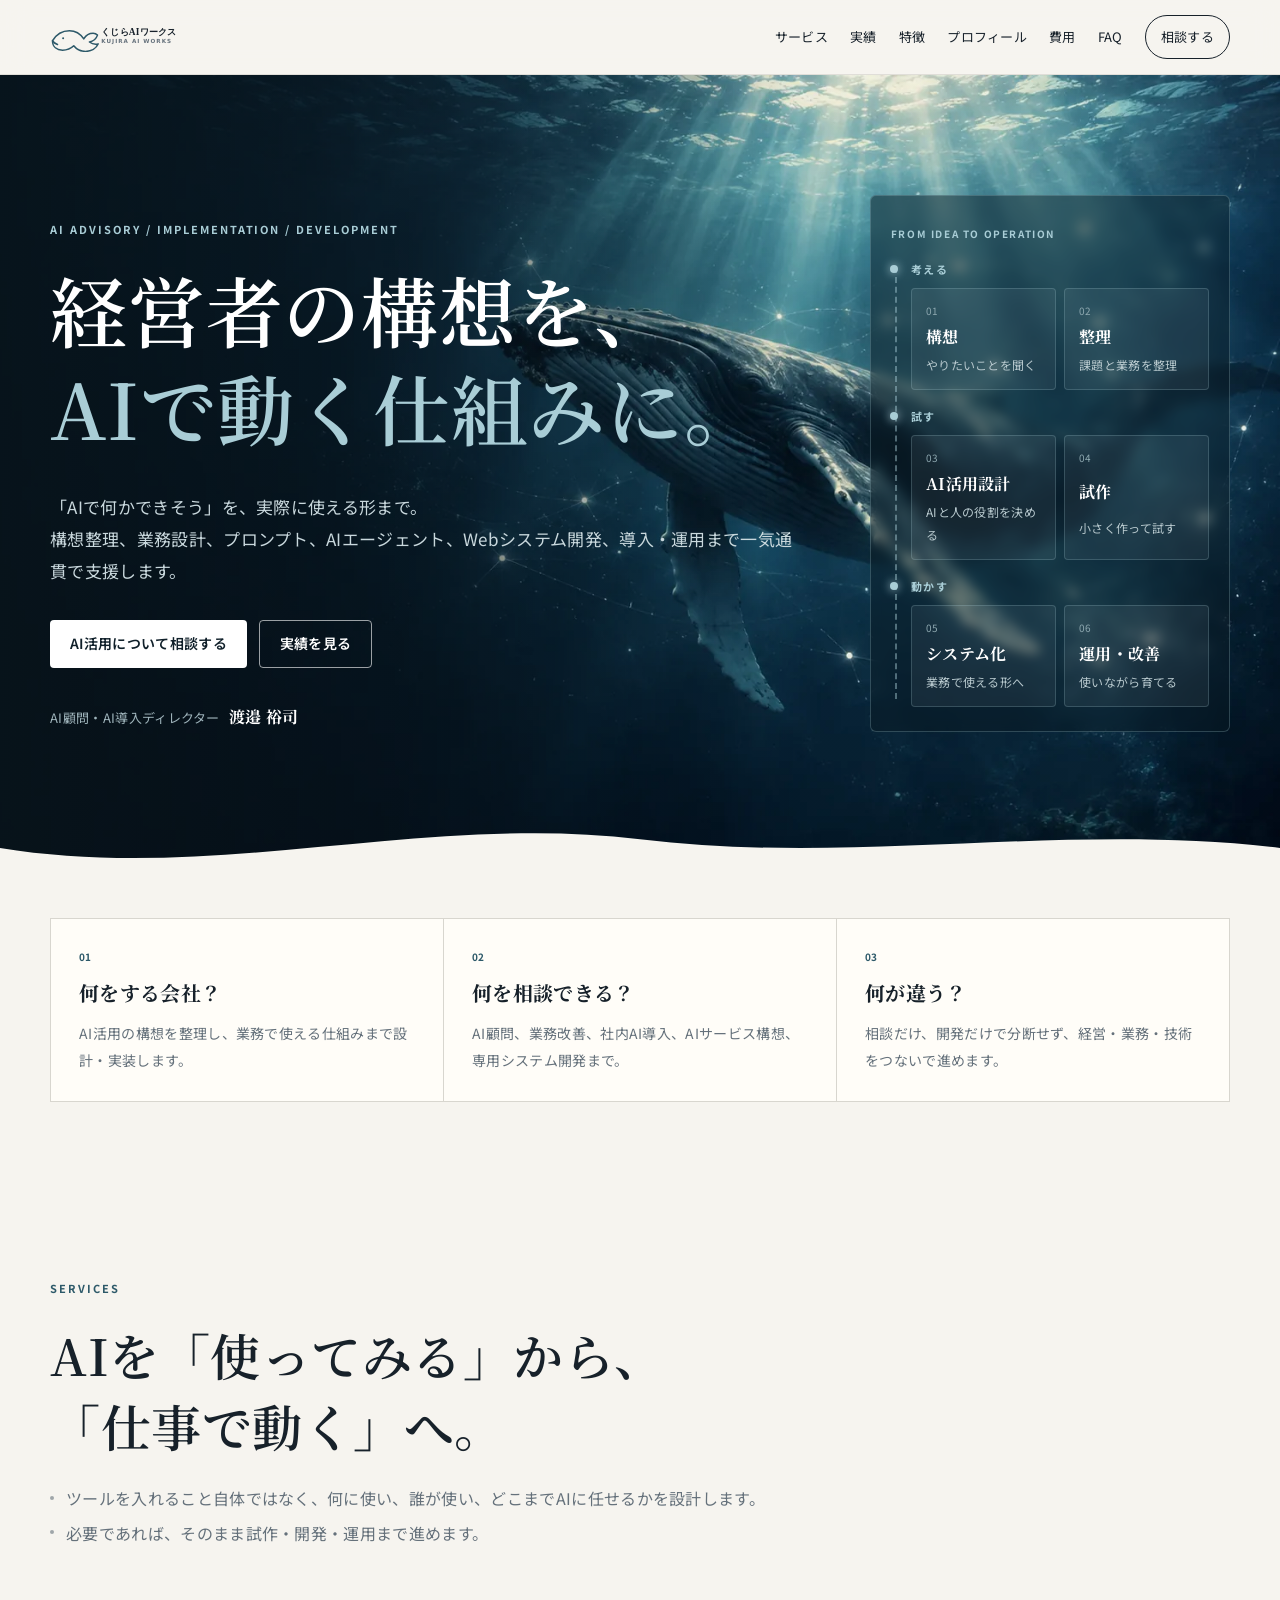
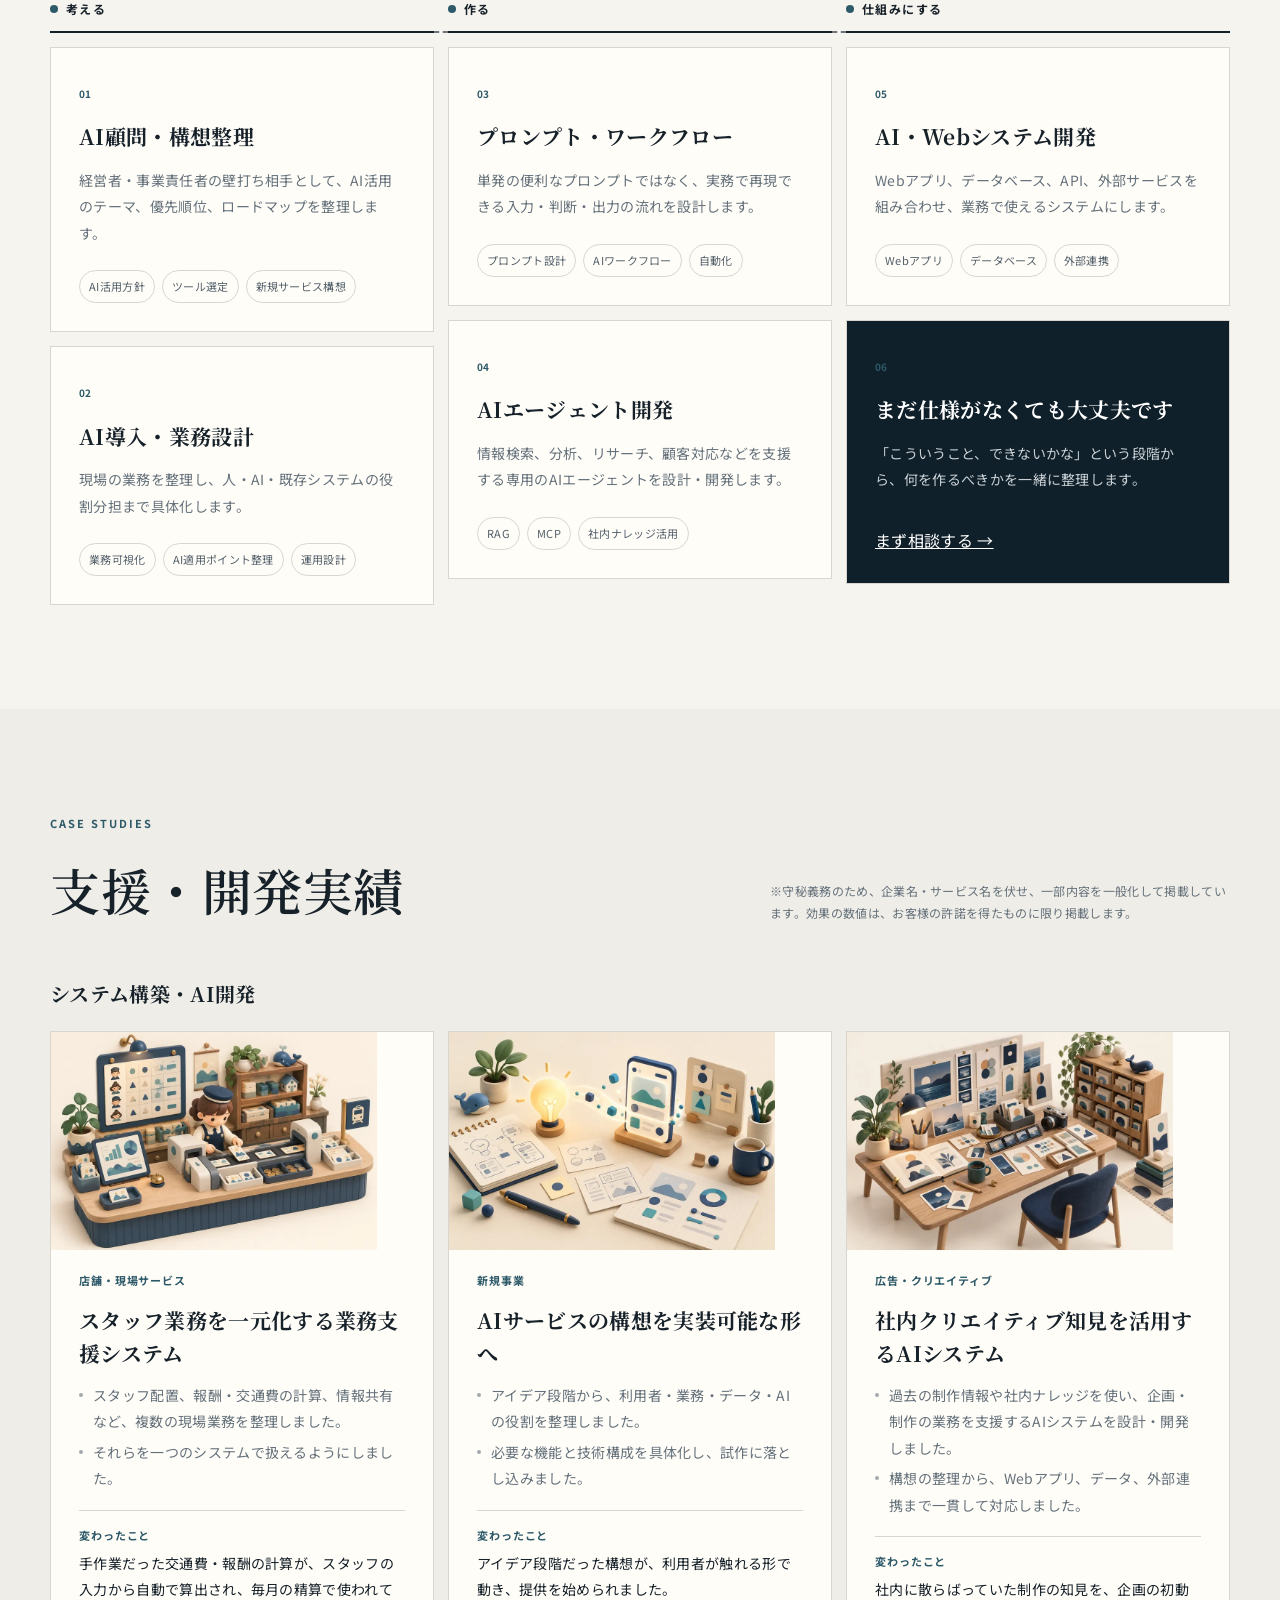
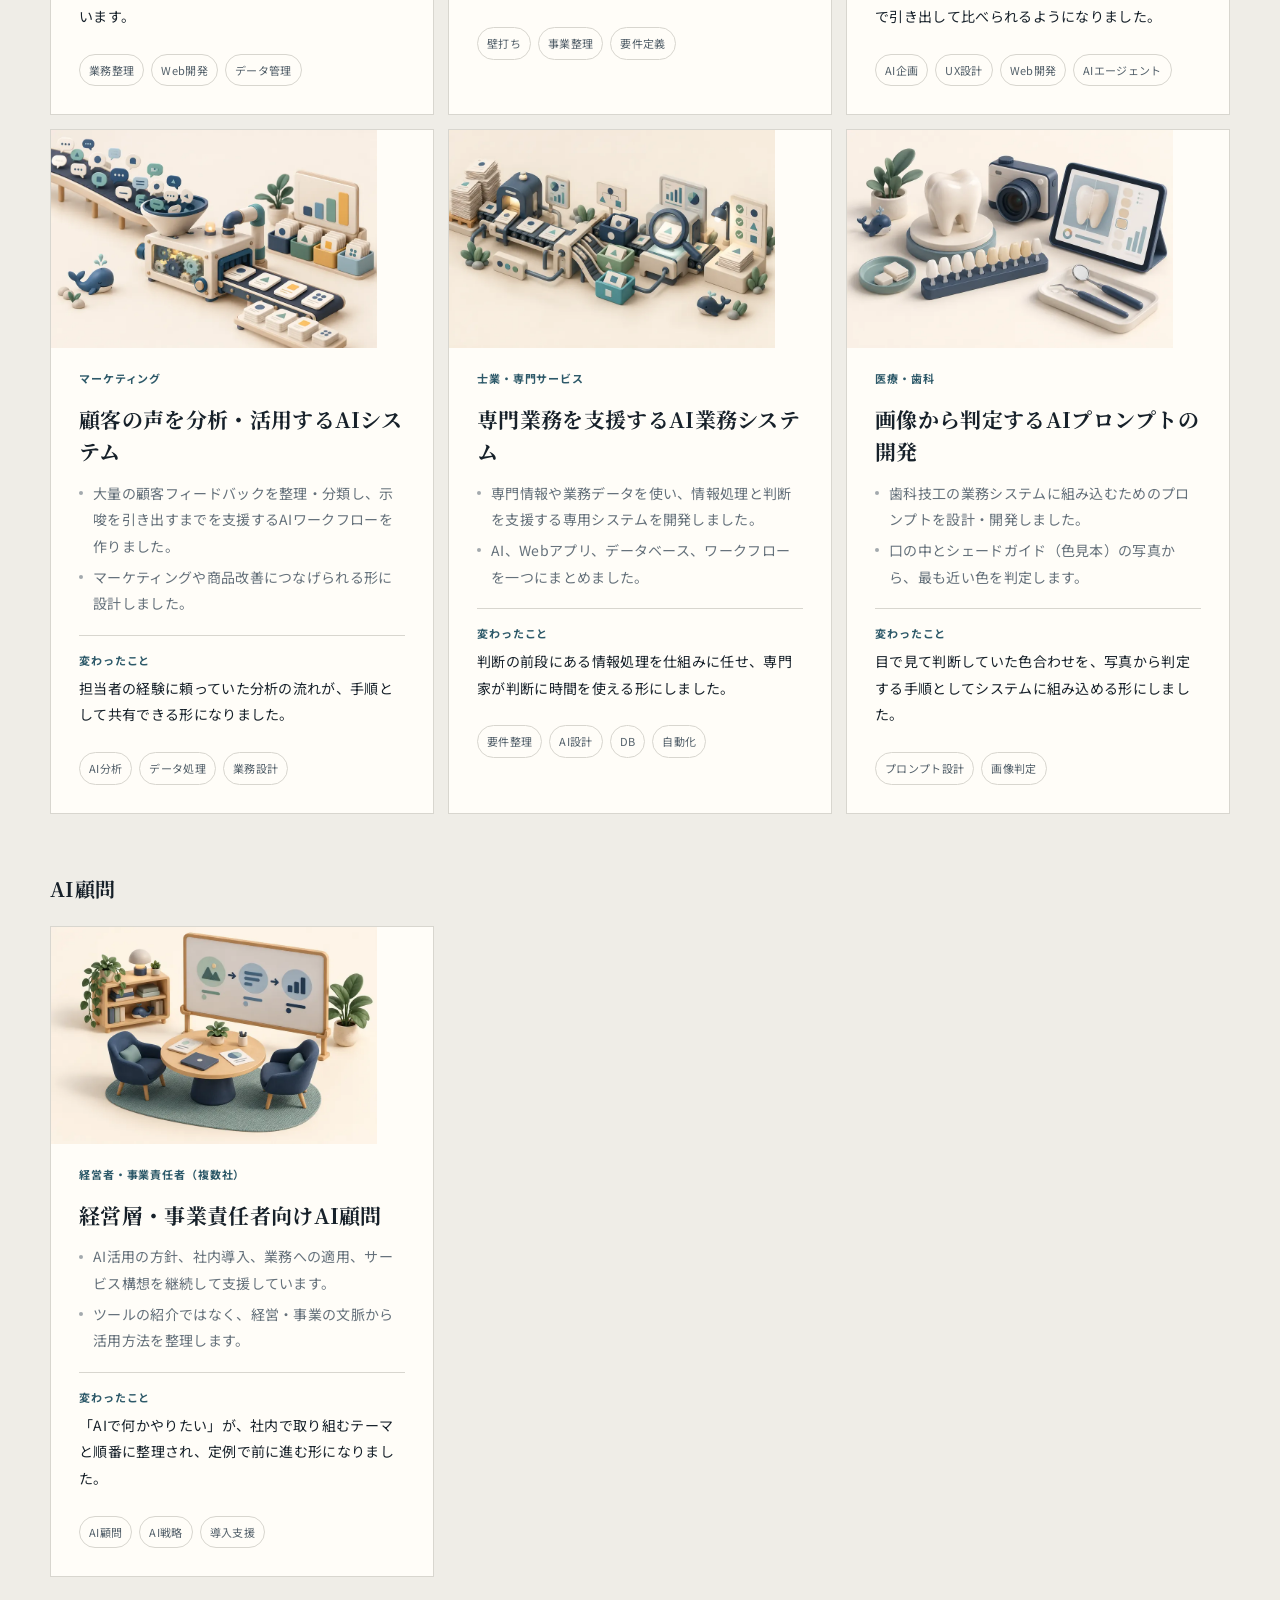
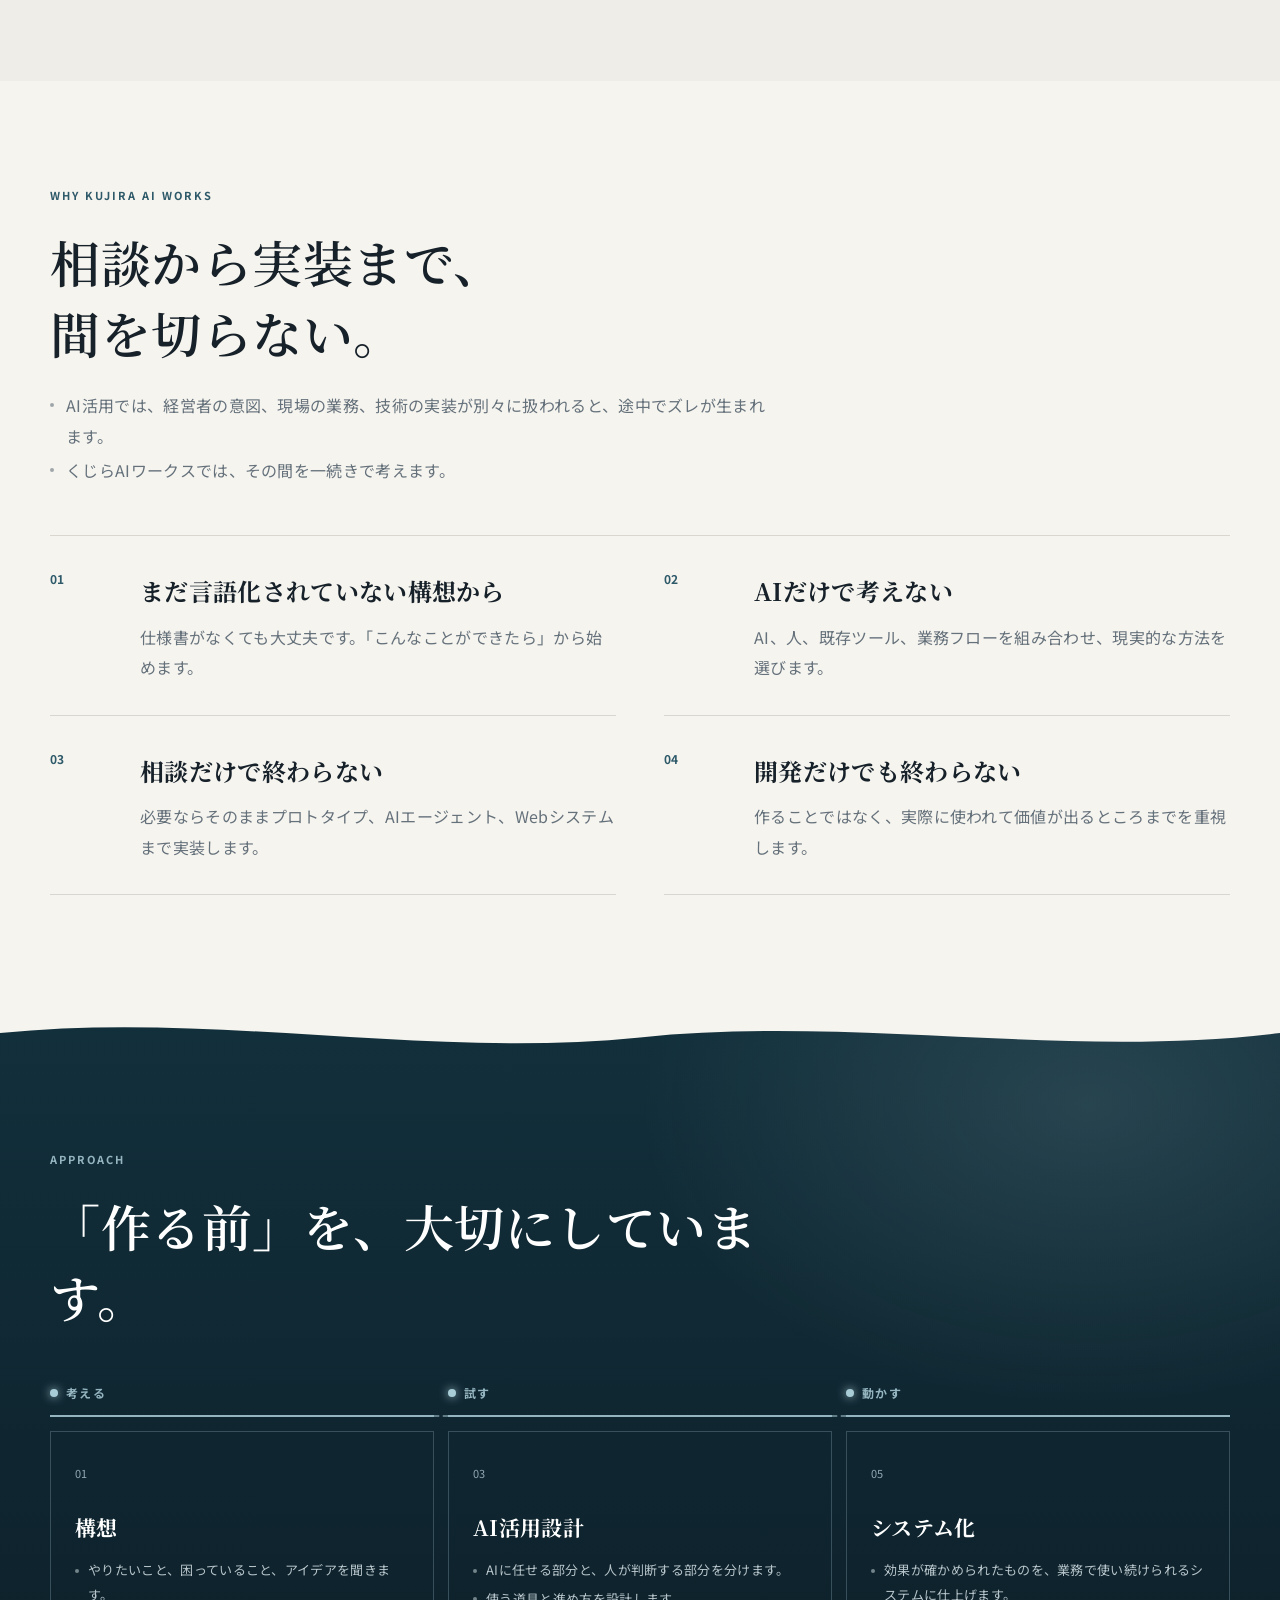
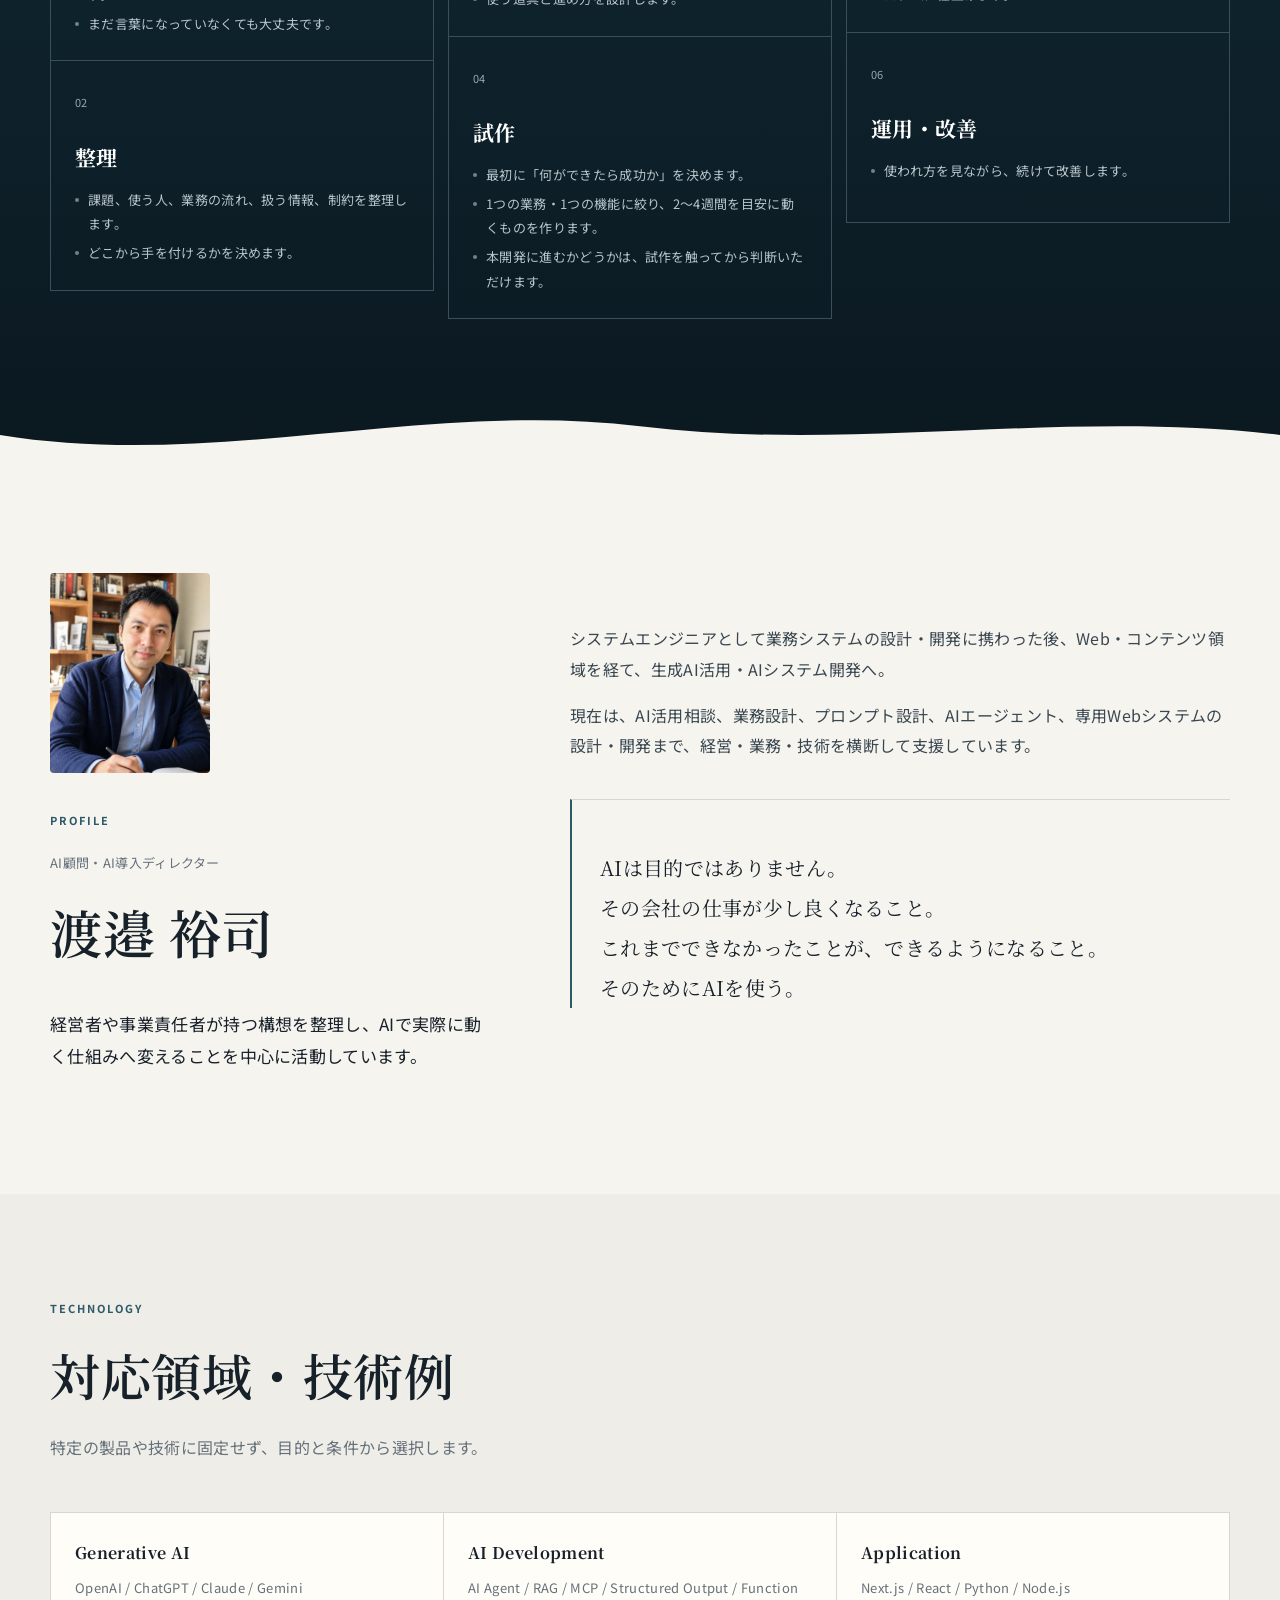
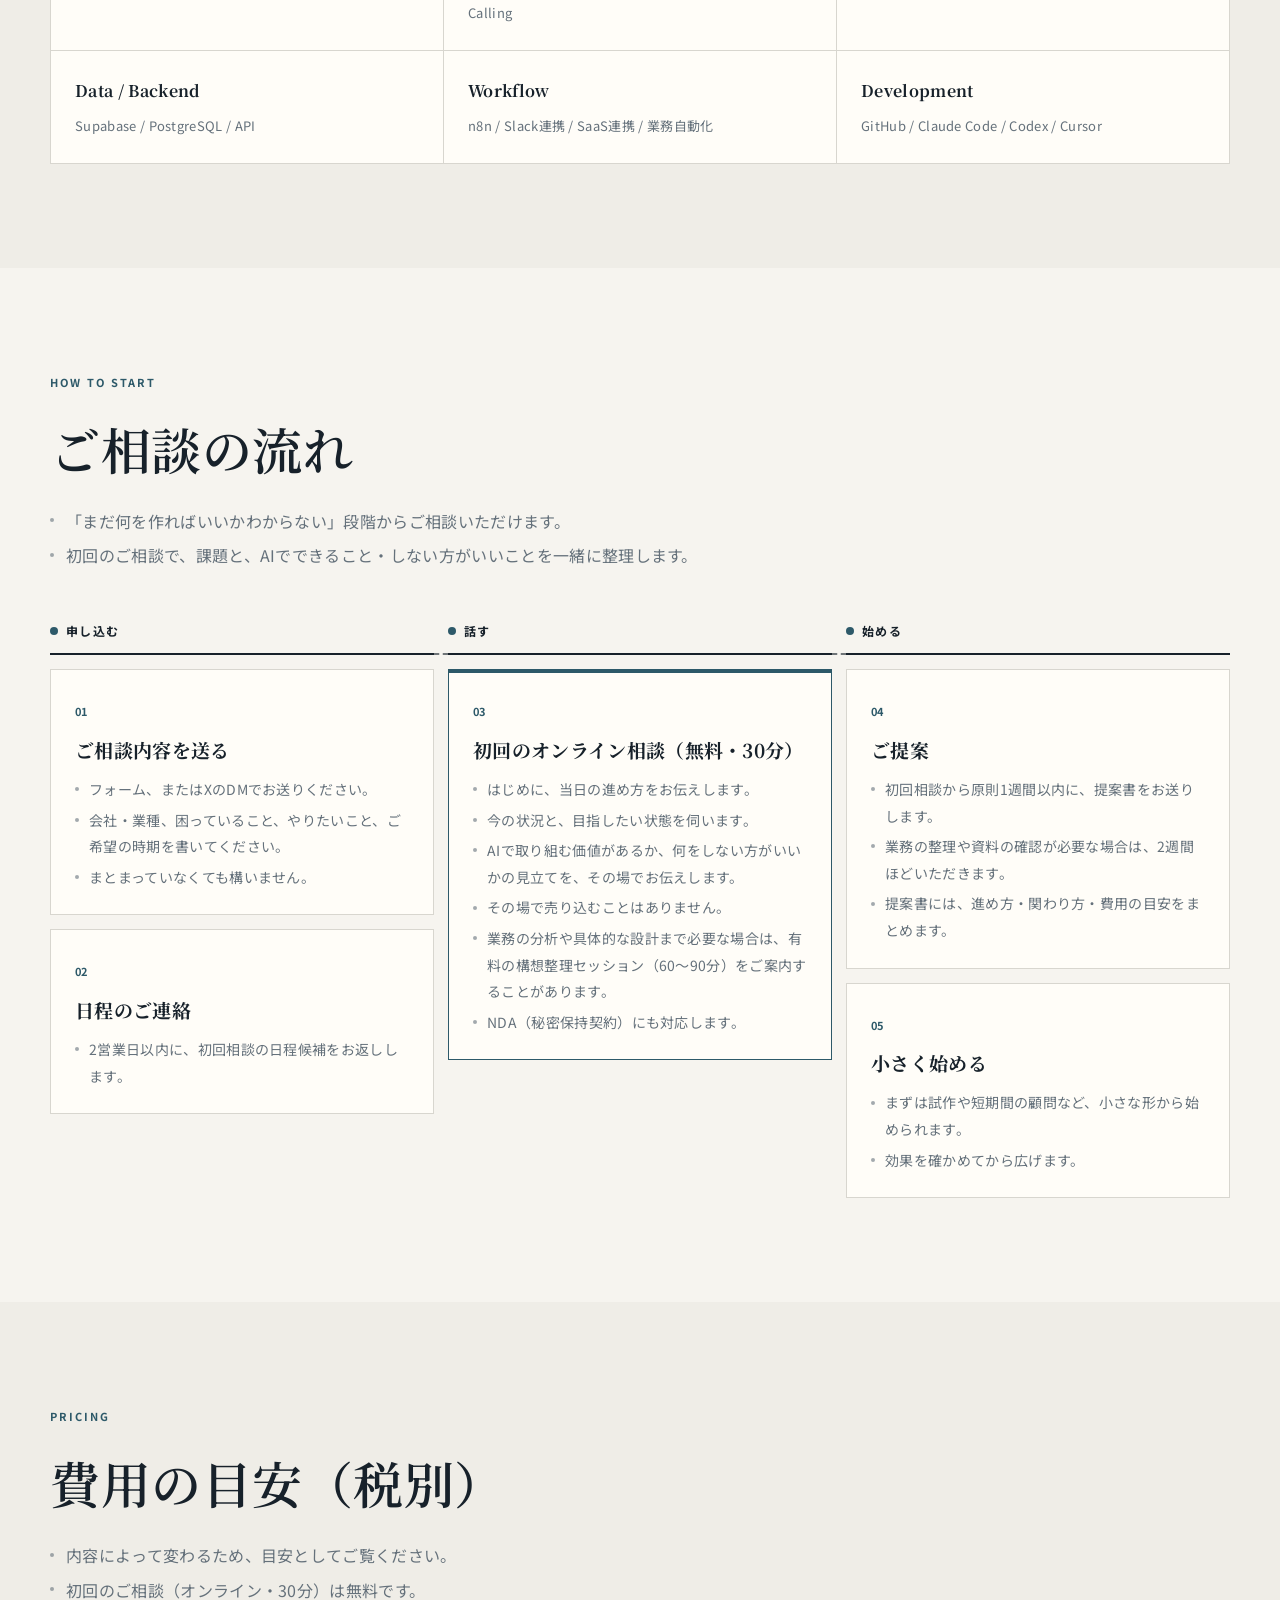
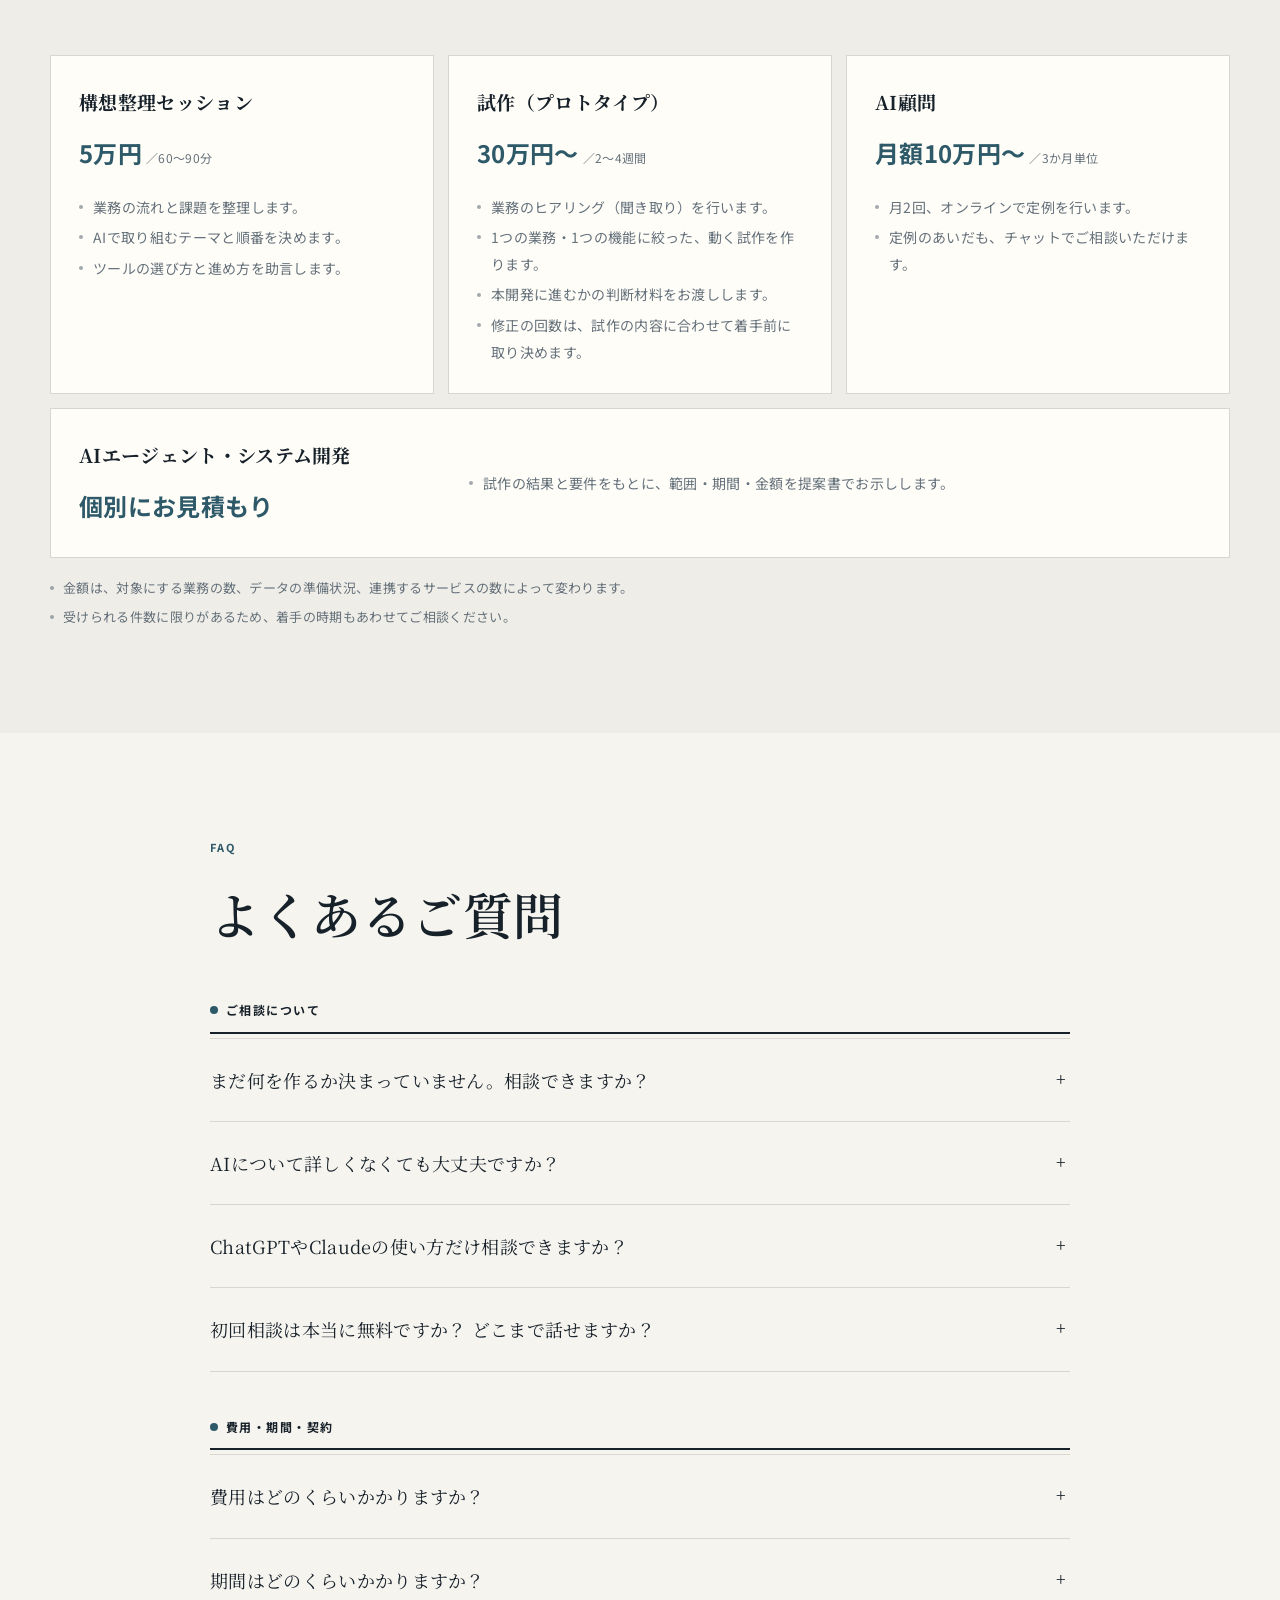
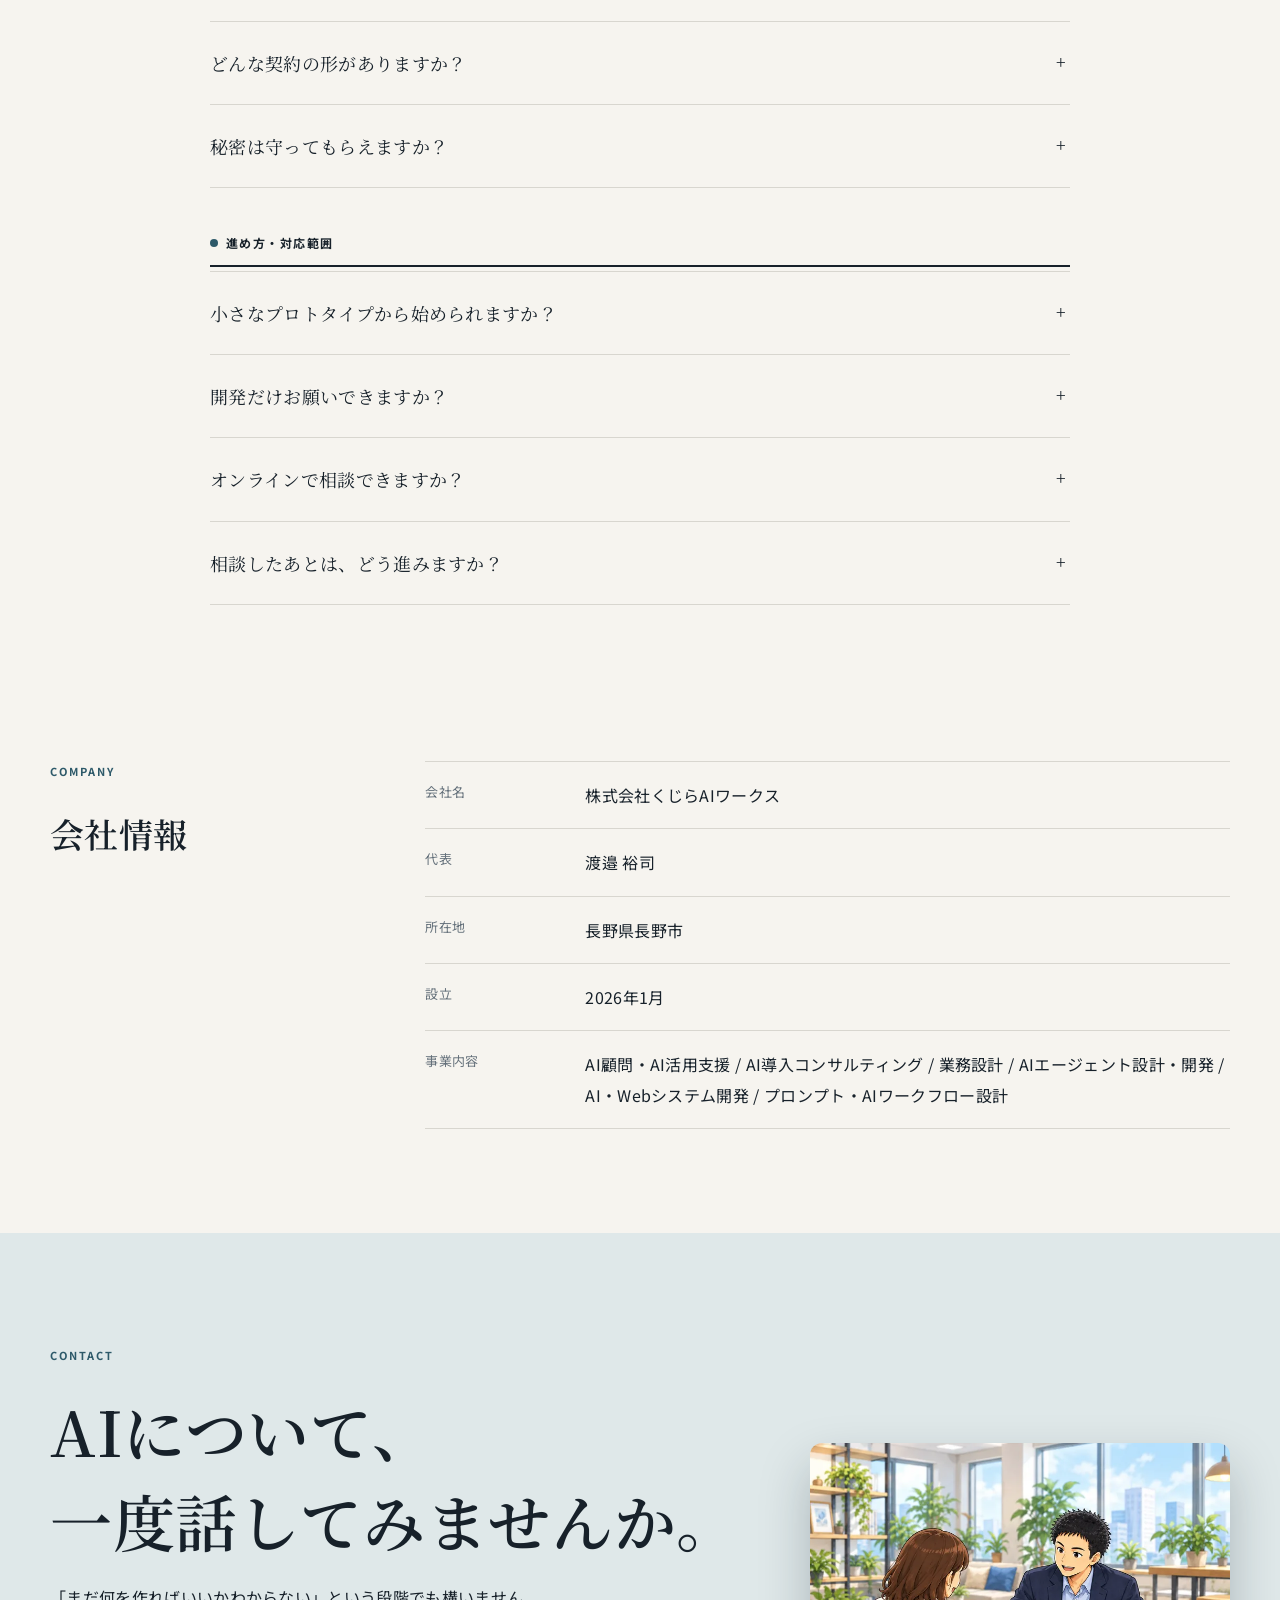
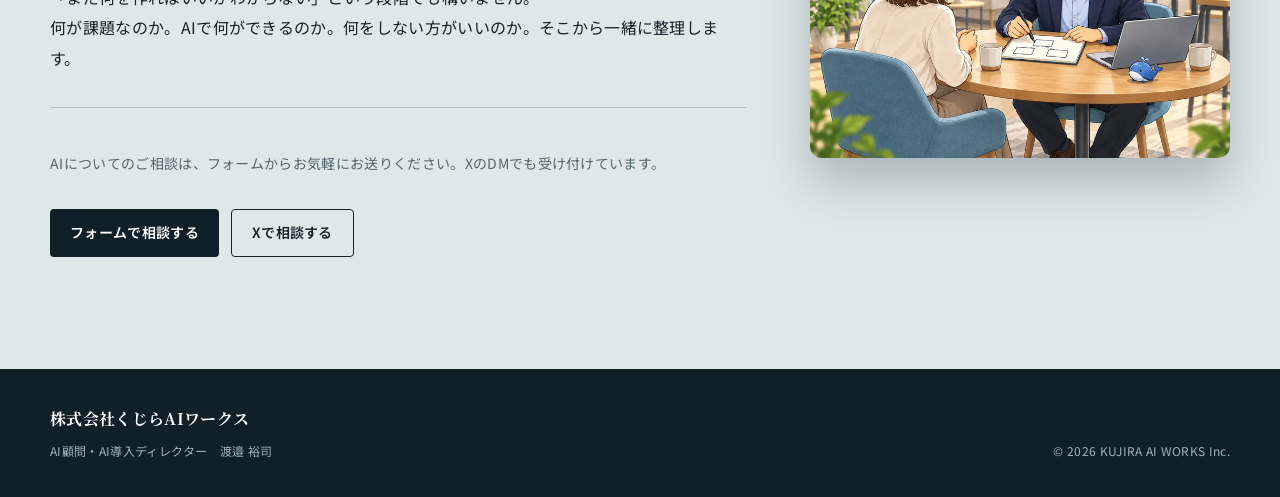
==== commit 1406087e: "トップページをビジュアル化（深海とくじらの世界観、画像、スクロール演出） - ヒーローを深海の背景画像と白い明朝の見出しにし、流れ図をすりガラス風パネルと航路線で表示 - 波の区切り、3分類をつなぐ航" ====
--- a/index.html
+++ b/index.html
@@ -14,7 +14,7 @@
   <meta property="og:image" content="./images/logo.svg">
 
   <link rel="icon" href="./favicon.svg" type="image/svg+xml">
-  <link rel="stylesheet" href="./style.css">
+  <link rel="stylesheet" href="./style.css?v=20261026b">
 
   <script type="application/ld+json">
   {
@@ -63,6 +63,15 @@
 </head>
 
 <body>
+  <svg class="icon-sprite" aria-hidden="true" style="display:none">
+    <symbol id="i-store" viewBox="0 0 24 24"><path d="M3 9l1.5-5h15L21 9M3 9h18M3 9c0 1.7 1.3 3 3 3s3-1.3 3-3c0 1.7 1.3 3 3 3s3-1.3 3-3c0 1.7 1.3 3 3 3s3-1.3 3-3M5 12v8h14v-8M10 20v-5h4v5"/></symbol>
+    <symbol id="i-idea" viewBox="0 0 24 24"><path d="M9 18h6M10 21h4M12 3a6 6 0 0 0-3.5 10.9c.6.5 1 1.2 1 2V16h5v-.1c0-.8.4-1.5 1-2A6 6 0 0 0 12 3z"/></symbol>
+    <symbol id="i-creative" viewBox="0 0 24 24"><path d="M3 5h12v10H3zM7 19h12V9M6 12l3-3 3 3 2-2"/></symbol>
+    <symbol id="i-voice" viewBox="0 0 24 24"><path d="M3 5h11v7H8l-3 3v-3H3zM10 15v1h6l3 3v-3h2V9h-4"/></symbol>
+    <symbol id="i-doc" viewBox="0 0 24 24"><path d="M6 3h9l4 4v14H6zM14 3v5h5M9 13l2 2 4-4"/></symbol>
+    <symbol id="i-tooth" viewBox="0 0 24 24"><path d="M7 3c-2.5 0-4 2-3.5 5 .4 2.3 1.4 3.6 1.9 6 .5 2.5.8 7 2.6 7 1.6 0 1.5-4.5 4-4.5s2.4 4.5 4 4.5c1.8 0 2.1-4.5 2.6-7 .5-2.4 1.5-3.7 1.9-6 .5-3-1-5-3.5-5-2 0-3 1-5 1s-3-1-5-1z"/></symbol>
+    <symbol id="i-compass" viewBox="0 0 24 24"><circle cx="12" cy="12" r="9"/><path d="M15.5 8.5l-2 5-5 2 2-5z"/></symbol>
+  </svg>
   <a class="skip-link" href="#main">本文へ移動</a>
 
   <header class="site-header" id="top">
@@ -90,7 +99,22 @@
   </header>
 
   <main id="main">
-    <section class="hero">
+    <section class="hero has-image">
+      <div class="hero-visual" aria-hidden="true">
+        <span class="ray ray-1"></span><span class="ray ray-2"></span><span class="ray ray-3"></span>
+        <svg class="hero-net" viewBox="0 0 600 400" fill="none">
+          <g stroke="currentColor" stroke-width="1" opacity=".5"><path d="M60 80 L180 40 L300 110 L430 60 L560 130"/><path d="M180 40 L230 190 L300 110"/><path d="M430 60 L470 220 L560 130"/><path d="M230 190 L360 300 L470 220"/></g>
+          <g fill="currentColor"><circle cx="60" cy="80" r="2.5"/><circle cx="180" cy="40" r="3"/><circle cx="300" cy="110" r="2.5"/><circle cx="430" cy="60" r="3"/><circle cx="560" cy="130" r="2.5"/><circle cx="230" cy="190" r="2"/><circle cx="470" cy="220" r="2.5"/><circle cx="360" cy="300" r="3"/></g>
+        </svg>
+        <svg class="hero-whale" viewBox="0 0 620 240" fill="none">
+          <defs><linearGradient id="whaleFill" x1="0" y1="0" x2="0" y2="1"><stop offset="0" stop-color="#5f8f9c" stop-opacity=".55"/><stop offset="1" stop-color="#1d3a47" stop-opacity=".25"/></linearGradient></defs>
+          <path d="M30 130 C40 95 110 70 210 68 C320 66 420 92 500 118 L560 92 C576 85 592 92 584 105 L562 128 L590 150 C596 163 579 169 565 161 L500 134 C420 160 320 178 220 174 C120 170 50 160 30 130 Z" fill="url(#whaleFill)" stroke="#a9cdd6" stroke-opacity=".7" stroke-width="1.5"/>
+          <path d="M190 162 C205 198 245 220 282 216 C266 198 244 178 222 168" fill="url(#whaleFill)" stroke="#a9cdd6" stroke-opacity=".7" stroke-width="1.5"/>
+          <g stroke="#a9cdd6" stroke-opacity=".45" stroke-width="1"><path d="M52 146 C120 160 200 166 290 160"/><path d="M62 154 C130 167 205 172 280 168"/><path d="M78 161 C140 172 200 176 260 174"/></g>
+          <circle cx="92" cy="122" r="3" fill="#d8ecf0"/>
+        </svg>
+        <span class="bubble b1"></span><span class="bubble b2"></span><span class="bubble b3"></span><span class="bubble b4"></span>
+      </div>
       <div class="container hero-grid">
         <div class="hero-copy">
           <p class="eyebrow">AI ADVISORY / IMPLEMENTATION / DEVELOPMENT</p>
@@ -127,6 +151,7 @@
           </div>
         </aside>
       </div>
+      <svg class="wave wave-bottom" viewBox="0 0 1440 80" preserveAspectRatio="none" aria-hidden="true"><path d="M0 40 C240 80 480 0 720 30 C960 60 1200 10 1440 40 L1440 80 L0 80 Z"/></svg>
     </section>
 
     <section class="quick-understanding section-tight">
@@ -225,6 +250,8 @@
         <h3 class="case-group-heading">システム構築・AI開発</h3>
         <div class="case-grid">
           <article class="case-card">
+            <img class="case-thumb" src="./images/case-store.webp" alt="店舗のカウンターで、シフト表と精算が自動で整理されるイメージ" width="900" height="600" loading="lazy">
+            <svg class="case-icon" aria-hidden="true"><use href="#i-store"/></svg>
             <p class="case-category">店舗・現場サービス</p>
             <h3>スタッフ業務を一元化する業務支援システム</h3>
             <ul class="bullets"><li>スタッフ配置、報酬・交通費の計算、情報共有など、複数の現場業務を整理しました。</li><li>それらを一つのシステムで扱えるようにしました。</li></ul>
@@ -233,6 +260,8 @@
           </article>
 
           <article class="case-card">
+            <img class="case-thumb" src="./images/case-newbiz.webp" alt="アイデアの電球が、動くアプリの画面に変わるイメージ" width="900" height="600" loading="lazy">
+            <svg class="case-icon" aria-hidden="true"><use href="#i-idea"/></svg>
             <p class="case-category">新規事業</p>
             <h3>AIサービスの構想を実装可能な形へ</h3>
             <ul class="bullets"><li>アイデア段階から、利用者・業務・データ・AIの役割を整理しました。</li><li>必要な機能と技術構成を具体化し、試作に落とし込みました。</li></ul>
@@ -241,6 +270,8 @@
           </article>
 
           <article class="case-card">
+            <img class="case-thumb" src="./images/case-creative.webp" alt="過去の制作物や資料が並ぶ、制作スタジオの机のイメージ" width="900" height="600" loading="lazy">
+            <svg class="case-icon" aria-hidden="true"><use href="#i-creative"/></svg>
             <p class="case-category">広告・クリエイティブ</p>
             <h3>社内クリエイティブ知見を活用するAIシステム</h3>
             <ul class="bullets"><li>過去の制作情報や社内ナレッジを使い、企画・制作の業務を支援するAIシステムを設計・開発しました。</li><li>構想の整理から、Webアプリ、データ、外部連携まで一貫して対応しました。</li></ul>
@@ -249,6 +280,8 @@
           </article>
 
           <article class="case-card">
+            <img class="case-thumb" src="./images/case-marketing.webp" alt="たくさんの吹き出しが整理され、カードとグラフになるイメージ" width="900" height="600" loading="lazy">
+            <svg class="case-icon" aria-hidden="true"><use href="#i-voice"/></svg>
             <p class="case-category">マーケティング</p>
             <h3>顧客の声を分析・活用するAIシステム</h3>
             <ul class="bullets"><li>大量の顧客フィードバックを整理・分類し、示唆を引き出すまでを支援するAIワークフローを作りました。</li><li>マーケティングや商品改善につなげられる形に設計しました。</li></ul>
@@ -257,6 +290,8 @@
           </article>
 
           <article class="case-card">
+            <img class="case-thumb" src="./images/case-pro.webp" alt="書類が仕組みで整理され、チェックリストにまとまるイメージ" width="900" height="600" loading="lazy">
+            <svg class="case-icon" aria-hidden="true"><use href="#i-doc"/></svg>
             <p class="case-category">士業・専門サービス</p>
             <h3>専門業務を支援するAI業務システム</h3>
             <ul class="bullets"><li>専門情報や業務データを使い、情報処理と判断を支援する専用システムを開発しました。</li><li>AI、Webアプリ、データベース、ワークフローを一つにまとめました。</li></ul>
@@ -265,6 +300,8 @@
           </article>
 
           <article class="case-card">
+            <img class="case-thumb" src="./images/case-dental.webp" alt="歯の模型と色見本、カメラ、色を比べるタブレットのイメージ" width="900" height="600" loading="lazy">
+            <svg class="case-icon" aria-hidden="true"><use href="#i-tooth"/></svg>
             <p class="case-category">医療・歯科</p>
             <h3>画像から判定するAIプロンプトの開発</h3>
             <ul class="bullets"><li>歯科技工の業務システムに組み込むためのプロンプトを設計・開発しました。</li><li>口の中とシェードガイド（色見本）の写真から、最も近い色を判定します。</li></ul>
@@ -276,6 +313,8 @@
         <h3 class="case-group-heading">AI顧問</h3>
         <div class="case-grid case-grid-single">
           <article class="case-card">
+            <img class="case-thumb" src="./images/case-advisor.webp" alt="打ち合わせ机と、3段階のロードマップを描いたボードのイメージ" width="900" height="600" loading="lazy">
+            <svg class="case-icon" aria-hidden="true"><use href="#i-compass"/></svg>
             <p class="case-category">経営者・事業責任者（複数社）</p>
             <h3>経営層・事業責任者向けAI顧問</h3>
             <ul class="bullets"><li>AI活用の方針、社内導入、業務への適用、サービス構想を継続して支援しています。</li><li>ツールの紹介ではなく、経営・事業の文脈から活用方法を整理します。</li></ul>
@@ -307,6 +346,7 @@
     </section>
 
     <section class="section section-dark">
+      <svg class="wave wave-top" viewBox="0 0 1440 80" preserveAspectRatio="none" aria-hidden="true"><path d="M0 0 L1440 0 L1440 40 C1200 70 960 20 720 45 C480 70 240 15 0 40 Z"/></svg>
       <div class="container">
         <div class="section-heading light">
           <p class="eyebrow">APPROACH</p>
@@ -337,6 +377,7 @@
           </div>
         </div>
       </div>
+      <svg class="wave wave-bottom wave-light" viewBox="0 0 1440 80" preserveAspectRatio="none" aria-hidden="true"><path d="M0 40 C240 80 480 0 720 30 C960 60 1200 10 1440 40 L1440 80 L0 80 Z"/></svg>
     </section>
 
     <section class="section" id="profile">
@@ -552,20 +593,25 @@
     </section>
 
     <section class="contact" id="contact">
-      <div class="container contact-inner">
-        <p class="eyebrow">CONTACT</p>
-        <h2>AIについて、<br>一度話してみませんか。</h2>
-        <p>
-          「まだ何を作ればいいかわからない」という段階でも構いません。<br>
-          何が課題なのか。AIで何ができるのか。何をしない方がいいのか。そこから一緒に整理します。
-        </p>
-        <div class="contact-box">
-          <p>AIについてのご相談は、フォームからお気軽にお送りください。XのDMでも受け付けています。</p>
-          <div class="hero-actions">
-            <a class="button button-primary" href="https://forms.gle/tMsSApwWJD9jxgiY7" target="_blank" rel="noopener">フォームで相談する</a>
-            <a class="button button-ghost" href="https://x.com/YuNabe_ai" target="_blank" rel="noopener">Xで相談する</a>
-          </div>
-        </div>
+      <div class="container contact-grid">
+        <div class="contact-inner">
+          <p class="eyebrow">CONTACT</p>
+          <h2>AIについて、<br>一度話してみませんか。</h2>
+          <p>
+            「まだ何を作ればいいかわからない」という段階でも構いません。<br>
+            何が課題なのか。AIで何ができるのか。何をしない方がいいのか。そこから一緒に整理します。
+          </p>
+          <div class="contact-box">
+            <p>AIについてのご相談は、フォームからお気軽にお送りください。XのDMでも受け付けています。</p>
+            <div class="hero-actions">
+              <a class="button button-primary" href="https://forms.gle/tMsSApwWJD9jxgiY7" target="_blank" rel="noopener">フォームで相談する</a>
+              <a class="button button-ghost" href="https://x.com/YuNabe_ai" target="_blank" rel="noopener">Xで相談する</a>
+            </div>
+          </div>
+        </div>
+        <figure class="contact-avatar">
+          <img src="./images/avatar.webp" alt="打ち合わせの机で、ノートに図を描きながら相談者と話す渡邉 裕司のイラスト" width="800" height="600" loading="lazy">
+        </figure>
       </div>
     </section>
   </main>
@@ -580,6 +626,6 @@
     </div>
   </footer>
 
-  <script src="./script.js"></script>
+  <script src="./script.js?v=20261026"></script>
 </body>
 </html>
--- a/style.css
+++ b/style.css
@@ -1,6 +1,10 @@
 @import url('https://fonts.googleapis.com/css2?family=Noto+Sans+JP:wght@400;500;600;700&family=Noto+Serif+JP:wght@500;600;700&display=swap');
 
 :root {
+  --ocean-1: #0b1820;
+  --ocean-2: #12303c;
+  --ocean-3: #1f4c5a;
+  --glow: #a9cdd6;
   --bg: #f6f4ef;
   --surface: #fffdf8;
   --ink: #17212a;
@@ -88,9 +92,76 @@
 .menu-button { display: none; }
 
 .hero {
-  padding: 112px 0 88px;
-  border-bottom: 1px solid var(--line);
-}
+  position: relative;
+  overflow: hidden;
+  isolation: isolate;
+  padding: 120px 0 150px;
+  color: white;
+  background:
+    radial-gradient(ellipse 60% 50% at 72% 0%, rgba(169, 205, 214, .28), transparent 70%),
+    linear-gradient(180deg, var(--ocean-3) 0%, var(--ocean-2) 45%, var(--ocean-1) 100%);
+}
+.hero.has-image {
+  background:
+    linear-gradient(90deg, rgba(8, 20, 27, .9) 0%, rgba(8, 20, 27, .55) 34%, rgba(8, 20, 27, .05) 62%),
+    url("./images/hero.webp") center right / cover no-repeat,
+    var(--ocean-1);
+}
+.hero.has-image .hero-whale,
+.hero.has-image .hero-net,
+.hero.has-image .ray { display: none; }
+.hero-grid { position: relative; z-index: 2; }
+.hero-visual { position: absolute; inset: 0; z-index: 1; pointer-events: none; }
+.ray {
+  position: absolute;
+  top: -20%;
+  width: 120px;
+  height: 120%;
+  background: linear-gradient(180deg, rgba(200, 230, 236, .22), transparent 75%);
+  filter: blur(6px);
+  transform-origin: top center;
+  animation: ray-sway 12s ease-in-out infinite alternate;
+}
+.ray-1 { left: 58%; transform: rotate(14deg); }
+.ray-2 { left: 70%; width: 70px; transform: rotate(8deg); animation-delay: -4s; }
+.ray-3 { left: 82%; width: 160px; transform: rotate(18deg); animation-delay: -8s; opacity: .7; }
+@keyframes ray-sway { to { opacity: .35; margin-left: 30px; } }
+.hero-net {
+  position: absolute;
+  right: 2%;
+  top: 8%;
+  width: min(48vw, 640px);
+  color: var(--glow);
+  opacity: .5;
+}
+.hero-whale {
+  position: absolute;
+  right: 30%;
+  bottom: 70px;
+  width: min(36vw, 480px);
+  animation: whale-swim 16s ease-in-out infinite alternate;
+}
+@keyframes whale-swim {
+  0% { transform: translate(0, 0) rotate(-2deg); }
+  50% { transform: translate(-40px, -14px) rotate(1deg); }
+  100% { transform: translate(-80px, 6px) rotate(-1deg); }
+}
+.bubble {
+  position: absolute;
+  bottom: -20px;
+  width: 6px;
+  height: 6px;
+  border: 1px solid rgba(216, 236, 240, .6);
+  border-radius: 50%;
+  animation: bubble-rise 14s linear infinite;
+}
+.b1 { left: 62%; }
+.b2 { left: 70%; width: 4px; height: 4px; animation-delay: -5s; }
+.b3 { left: 84%; animation-delay: -9s; }
+.b4 { left: 91%; width: 9px; height: 9px; animation-delay: -2s; }
+@keyframes bubble-rise { to { transform: translateY(-110vh) translateX(20px); opacity: 0; } }
+
+.hero .eyebrow { color: var(--glow); }
 .hero-grid {
   display: grid;
   grid-template-columns: 1.35fr .65fr;
@@ -120,14 +191,16 @@
 }
 .hero h1 em {
   font-style: normal;
-  color: var(--accent);
+  color: var(--glow);
 }
 .hero-lead {
   max-width: 770px;
   margin: 34px 0 0;
   font-size: 17px;
-  color: #33414b;
-}
+  color: #c9d8dd;
+}
+.hero .button-primary { background: white; color: var(--deep); }
+.hero .button-ghost { border-color: rgba(255, 255, 255, .6); color: white; }
 .hero-actions {
   display: flex;
   gap: 12px;
@@ -150,46 +223,81 @@
 .hero-person {
   margin: 34px 0 0;
   font-size: 13px;
-  color: var(--muted);
-}
-.hero-person strong { color: var(--ink); font-family: var(--serif); font-size: 16px; margin-left: 6px; }
+  color: #9fb4bb;
+}
+.hero-person strong { color: white; font-family: var(--serif); font-size: 16px; margin-left: 6px; }
 
 .hero-panel {
-  border-top: 2px solid var(--ink);
-  border-bottom: 1px solid var(--line);
-  padding: 18px 0 0;
-}
+  padding: 18px 20px 4px;
+  background: rgba(10, 26, 34, .45);
+  border: 1px solid rgba(169, 205, 214, .25);
+  border-radius: 6px;
+  backdrop-filter: blur(6px);
+}
+.hero-panel .panel-label { color: var(--glow); }
 .panel-label {
   font-size: 10px;
   letter-spacing: .16em;
   font-weight: 700;
   color: var(--muted);
 }
-.flow { display: grid; gap: 16px; margin: 16px 0 20px; }
+.flow { position: relative; display: grid; gap: 16px; margin: 16px 0 20px; padding-left: 20px; }
+.flow::before {
+  content: "";
+  position: absolute;
+  left: 4px;
+  top: 8px;
+  bottom: 8px;
+  border-left: 2px dashed rgba(169, 205, 214, .45);
+}
 .flow-group { display: grid; grid-template-columns: 1fr 1fr; gap: 8px; }
 .flow-label {
+  position: relative;
   grid-column: 1 / -1;
   margin: 0;
-  color: var(--accent);
+  color: var(--glow);
   font-size: 11px;
   font-weight: 700;
   letter-spacing: .12em;
 }
+.flow-label::before {
+  content: "";
+  position: absolute;
+  left: -21px;
+  top: .55em;
+  width: 8px;
+  height: 8px;
+  border-radius: 50%;
+  background: var(--glow);
+  box-shadow: 0 0 10px var(--glow);
+}
 .flow-group > div {
   display: grid;
   gap: 2px;
   padding: 12px 14px;
-  background: var(--surface);
-  border: 1px solid var(--line);
-}
-.flow span { font-size: 10px; color: var(--muted); }
+  background: rgba(255, 255, 255, .06);
+  border: 1px solid rgba(169, 205, 214, .22);
+  border-radius: 4px;
+}
+.flow span { font-size: 10px; color: #8fa9b1; }
 .flow strong { font-family: var(--serif); font-size: 16px; }
-.flow small { color: var(--muted); font-size: 12px; }
+.flow small { color: #b8c9ce; font-size: 12px; }
 
 .section { padding: 104px 0; }
 .section-tight { padding: 36px 0 72px; }
 .section-muted { background: #efede7; }
-.section-dark { background: var(--deep); color: white; }
+.section-dark {
+  position: relative;
+  color: white;
+  background:
+    radial-gradient(ellipse 50% 40% at 85% 10%, rgba(169, 205, 214, .14), transparent 70%),
+    linear-gradient(180deg, var(--ocean-2), var(--ocean-1));
+}
+.section-dark { padding-top: 150px; padding-bottom: 150px; }
+.wave { position: absolute; left: 0; width: 100%; height: 70px; display: block; pointer-events: none; z-index: 2; }
+.wave path { fill: var(--bg); }
+.wave-bottom { bottom: -1px; }
+.wave-top { top: -1px; }
 
 .three-cards {
   display: grid;
@@ -242,6 +350,7 @@
 }
 .cat-col { display: grid; gap: 14px; align-content: start; }
 .cat-label {
+  position: relative;
   margin: 0;
   padding-bottom: 10px;
   border-bottom: 2px solid var(--ink);
@@ -249,6 +358,27 @@
   font-weight: 700;
   letter-spacing: .12em;
 }
+.cat-label::before {
+  content: "";
+  display: inline-block;
+  width: 8px;
+  height: 8px;
+  margin-right: 8px;
+  border-radius: 50%;
+  background: var(--accent);
+  vertical-align: 1px;
+}
+.cat-col:not(:last-child) .cat-label::after,
+.process-col:not(:last-child) .cat-label::after {
+  content: "";
+  position: absolute;
+  right: -14px;
+  bottom: -2px;
+  width: 14px;
+  border-bottom: 2px dashed currentColor;
+  opacity: .6;
+}
+.section-dark .cat-label::before { background: var(--glow); box-shadow: 0 0 10px var(--glow); }
 .section-dark .cat-label { color: #94b5c0; border-bottom-color: #94b5c0; margin-bottom: 14px; }
 .cat-col .service-card { min-height: 0; }
 
@@ -304,6 +434,29 @@
 .service-card-accent p { color: #c8d0d5; }
 .service-card-accent a { display: inline-block; margin-top: 18px; color: white; }
 
+.case-card { position: relative; }
+.case-icon {
+  position: absolute;
+  top: 24px;
+  right: 24px;
+  width: 30px;
+  height: 30px;
+  fill: none;
+  stroke: var(--accent);
+  stroke-width: 1.4;
+  stroke-linecap: round;
+  stroke-linejoin: round;
+  opacity: .8;
+}
+.case-thumb {
+  display: block;
+  width: calc(100% + 56px);
+  margin: -28px -28px 20px;
+  height: auto;
+  aspect-ratio: 3 / 2;
+  object-fit: cover;
+}
+.case-card:has(.case-thumb) .case-icon { display: none; }
 .case-category {
   margin: 0 !important;
   color: var(--accent) !important;
@@ -487,7 +640,21 @@
   padding: 112px 0;
   background: #dfe8e9;
 }
+.contact-grid {
+  display: grid;
+  grid-template-columns: 1fr minmax(280px, 420px);
+  gap: 64px;
+  align-items: center;
+}
 .contact-inner { max-width: 900px; }
+.contact-avatar { margin: 0; }
+.contact-avatar img {
+  display: block;
+  width: 100%;
+  height: auto;
+  border-radius: 12px;
+  box-shadow: 0 24px 50px rgba(16, 32, 42, .25);
+}
 .contact h2 { margin: 0; font-size: clamp(38px, 5vw, 62px); line-height: 1.45; }
 .contact > .container > p:not(.eyebrow) { max-width: 760px; }
 .contact-box {
@@ -508,7 +675,18 @@
 .footer-inner p { margin: 6px 0 0; color: #9eb0b8; font-size: 12px; }
 .copyright { text-align: right; }
 
+.case-card, .service-card, .step-card, .fee-card { transition: transform .3s ease, box-shadow .3s ease; }
+
+/* scroll reveal */
+.js .reveal { opacity: 0; transform: translateY(26px); transition: opacity .8s ease, transform .8s ease; }
+.js .reveal.is-visible { opacity: 1; transform: none; }
+@media (prefers-reduced-motion: reduce) {
+  .js .reveal { opacity: 1; transform: none; transition: none; }
+  .hero-whale, .ray, .bubble { animation: none; }
+}
+
 @media (hover: hover) {
+  .case-card:hover, .service-card:hover, .step-card:hover, .fee-card:hover { transform: translateY(-4px); box-shadow: 0 14px 30px rgba(16, 32, 42, .1); }
   .global-nav a:hover, .service-card-accent a:hover { opacity: .6; }
   .button:hover { transform: translateY(-1px); }
 }
@@ -539,7 +717,9 @@
   .hero { padding-top: 78px; }
   .hero-grid,
   .profile-grid,
-  .company-grid { grid-template-columns: 1fr; gap: 48px; }
+  .company-grid,
+  .contact-grid { grid-template-columns: 1fr; gap: 48px; }
+  .contact-avatar { max-width: 420px; }
   .service-grid,
   .case-grid,
   .tech-groups { grid-template-columns: repeat(2, 1fr); }
@@ -557,7 +737,17 @@
 @media (max-width: 640px) {
   .container { width: min(calc(100% - 28px), var(--max)); }
   .brand-logo { height: 24px; }
-  .hero { padding: 64px 0 54px; }
+  .hero { padding: 64px 0 110px; }
+  .hero-whale { width: 90vw; top: auto; bottom: 90px; right: -20%; opacity: .45; }
+  .hero-net { width: 90vw; opacity: .3; }
+  .hero.has-image {
+    background:
+      linear-gradient(180deg, rgba(8, 20, 27, .82) 0%, rgba(8, 20, 27, .6) 55%, rgba(8, 20, 27, .85) 100%),
+      url("./images/hero.webp") 68% center / cover no-repeat,
+      var(--ocean-1);
+  }
+  .wave { height: 40px; }
+  .section-dark { padding-top: 100px; padding-bottom: 100px; }
   .hero h1 { font-size: clamp(37px, 11vw, 54px); }
   .hero-lead { font-size: 15px; }
   .button { width: 100%; }
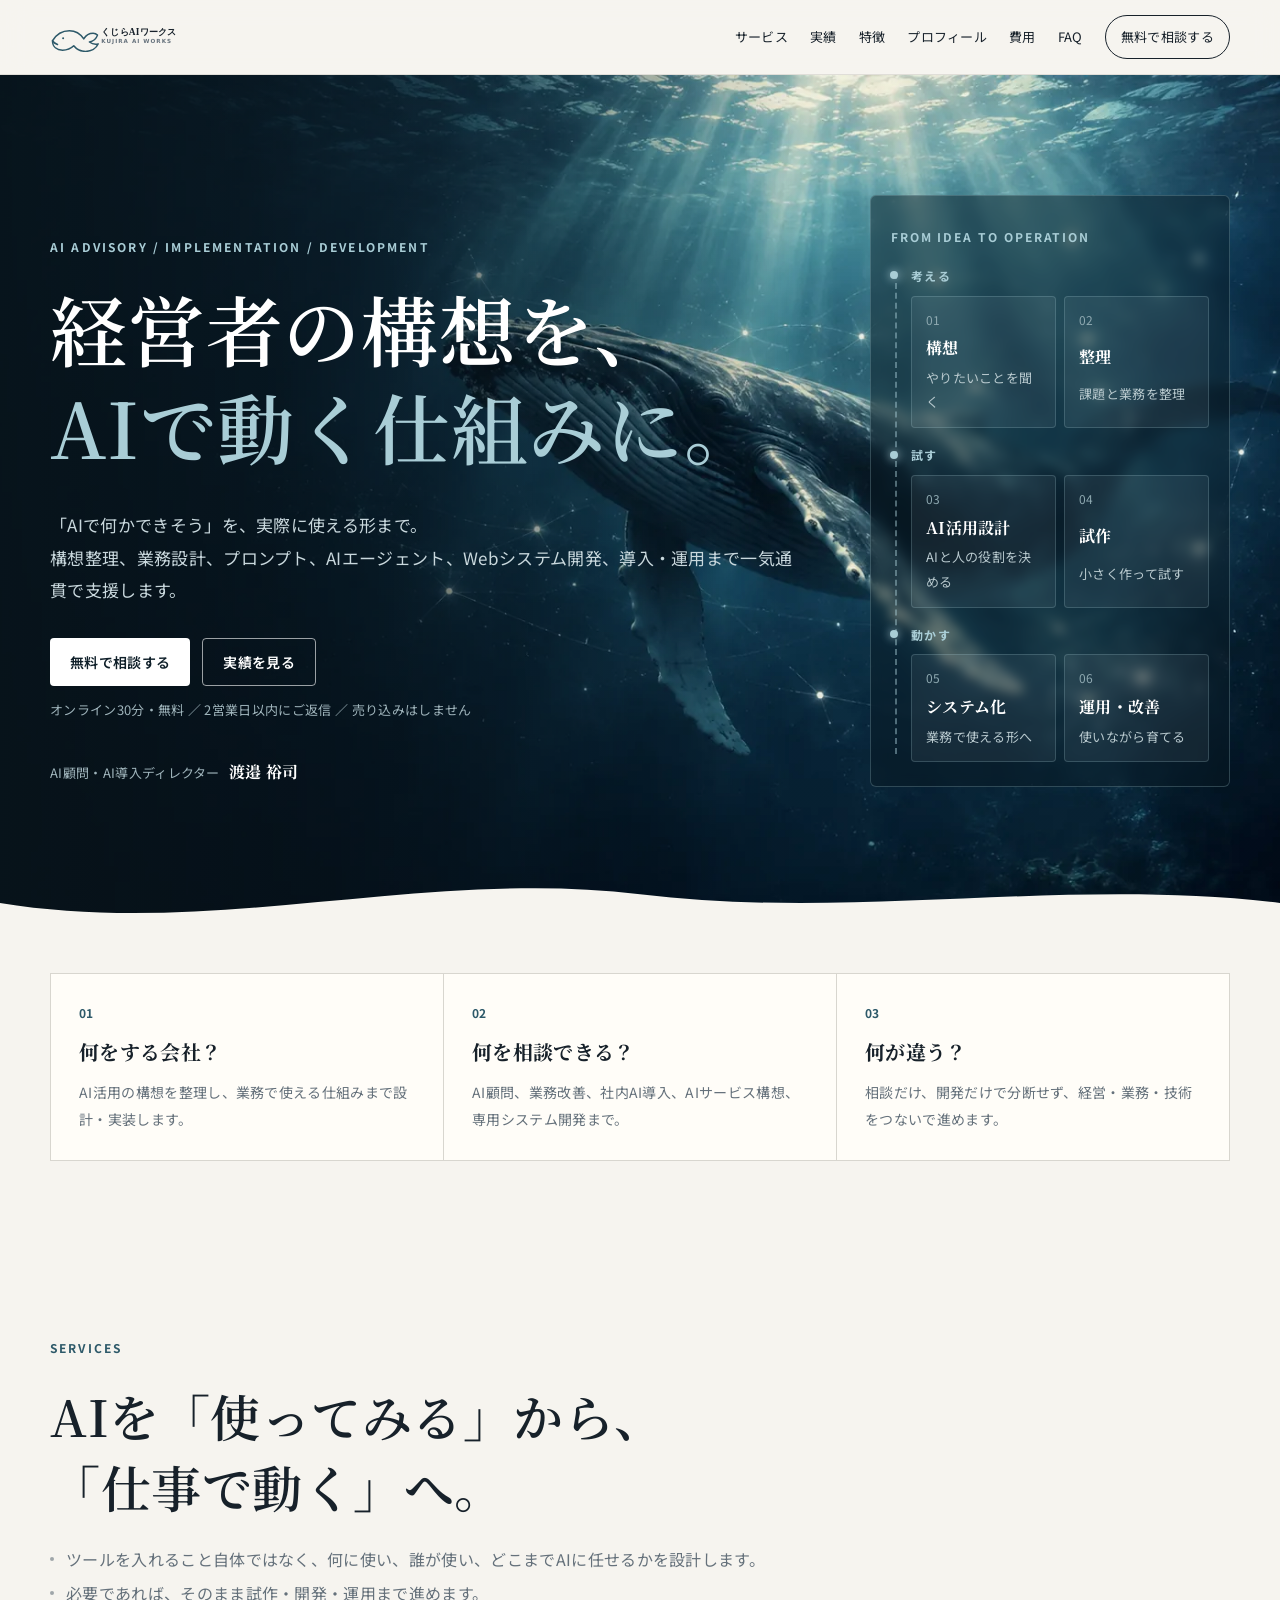
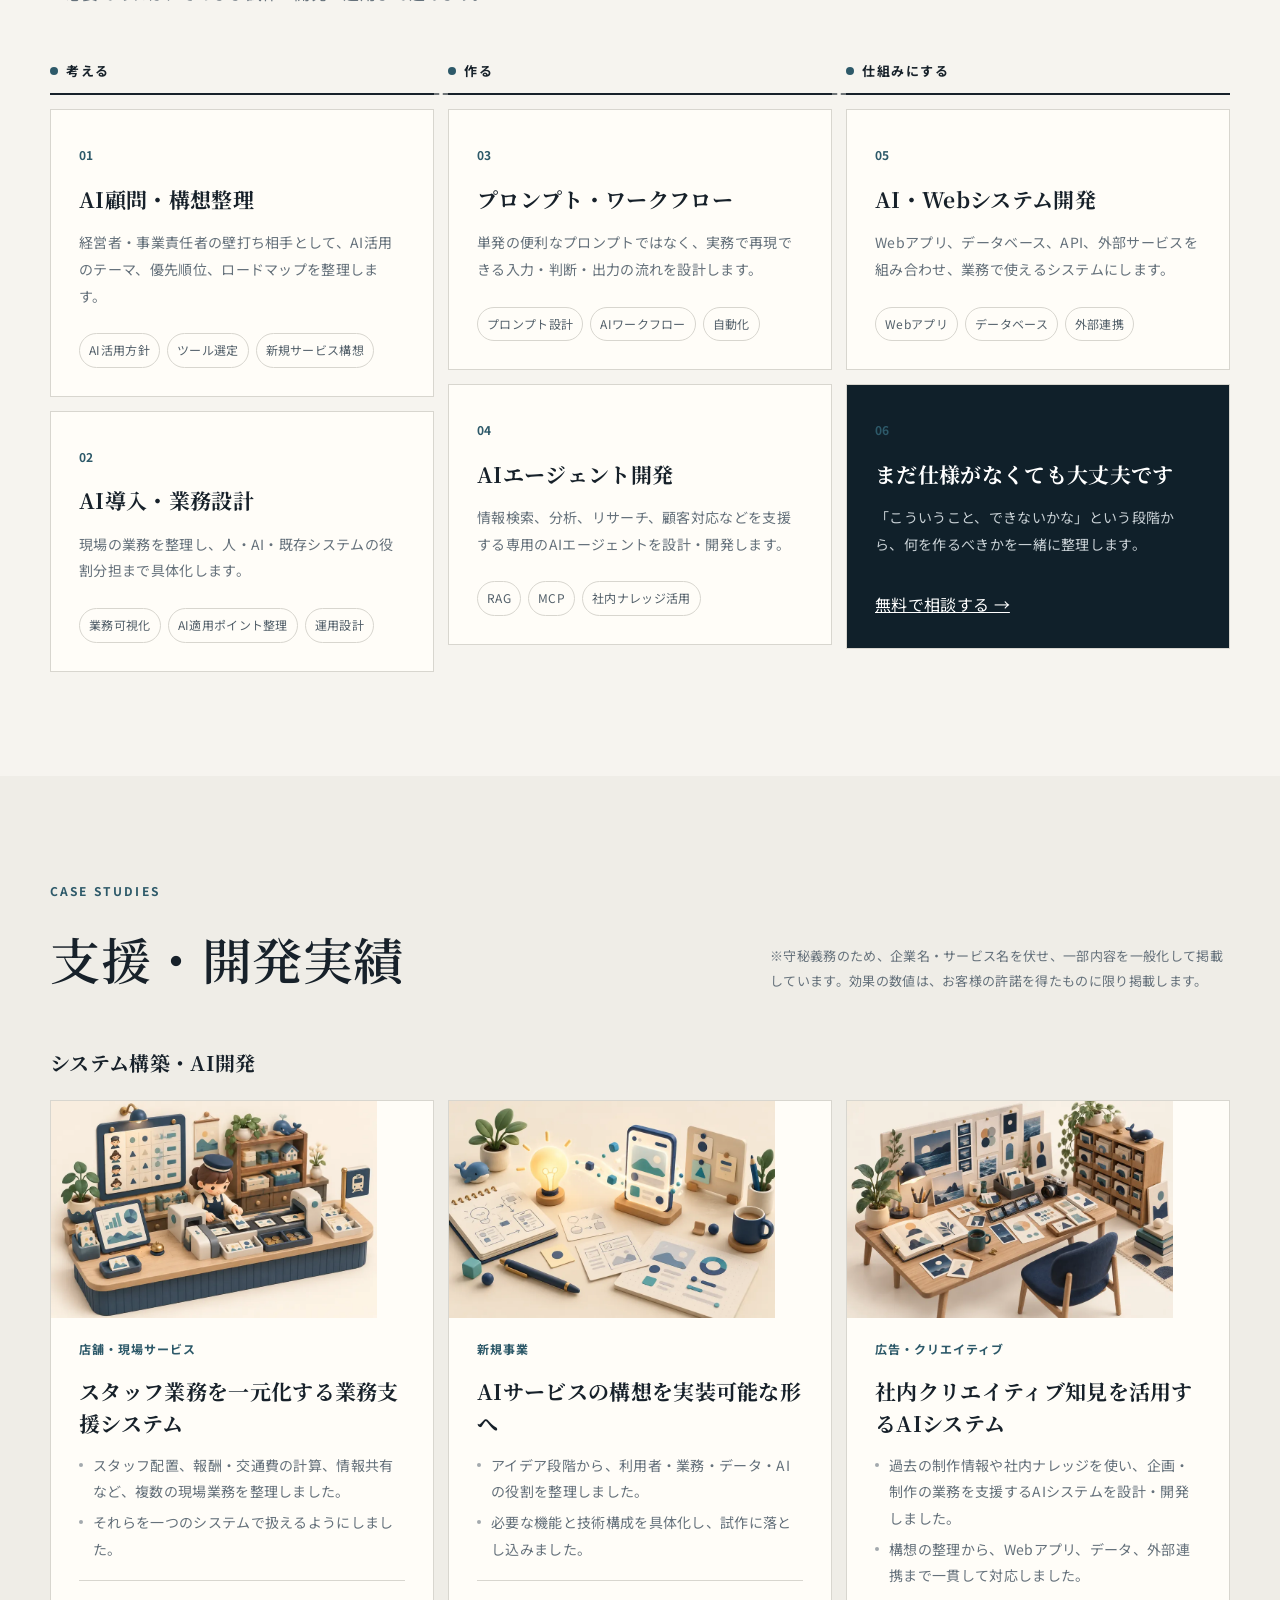
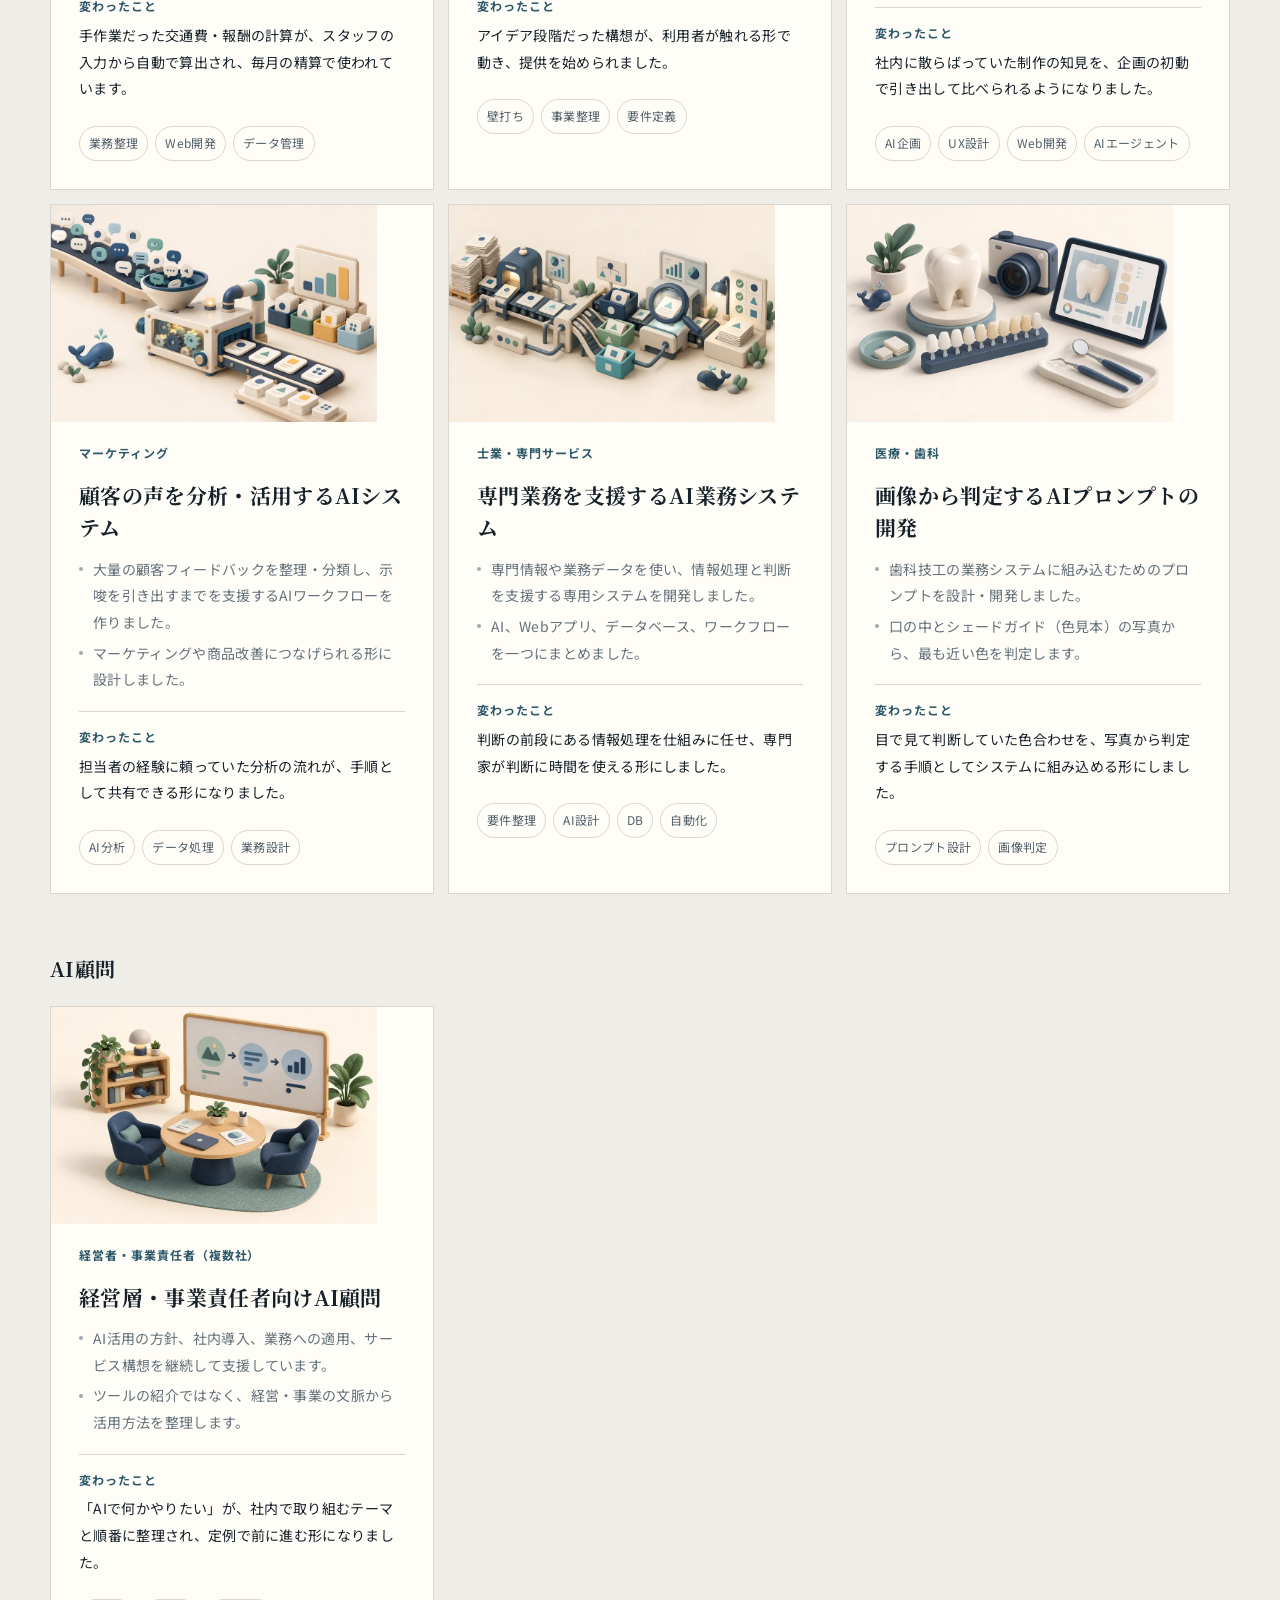
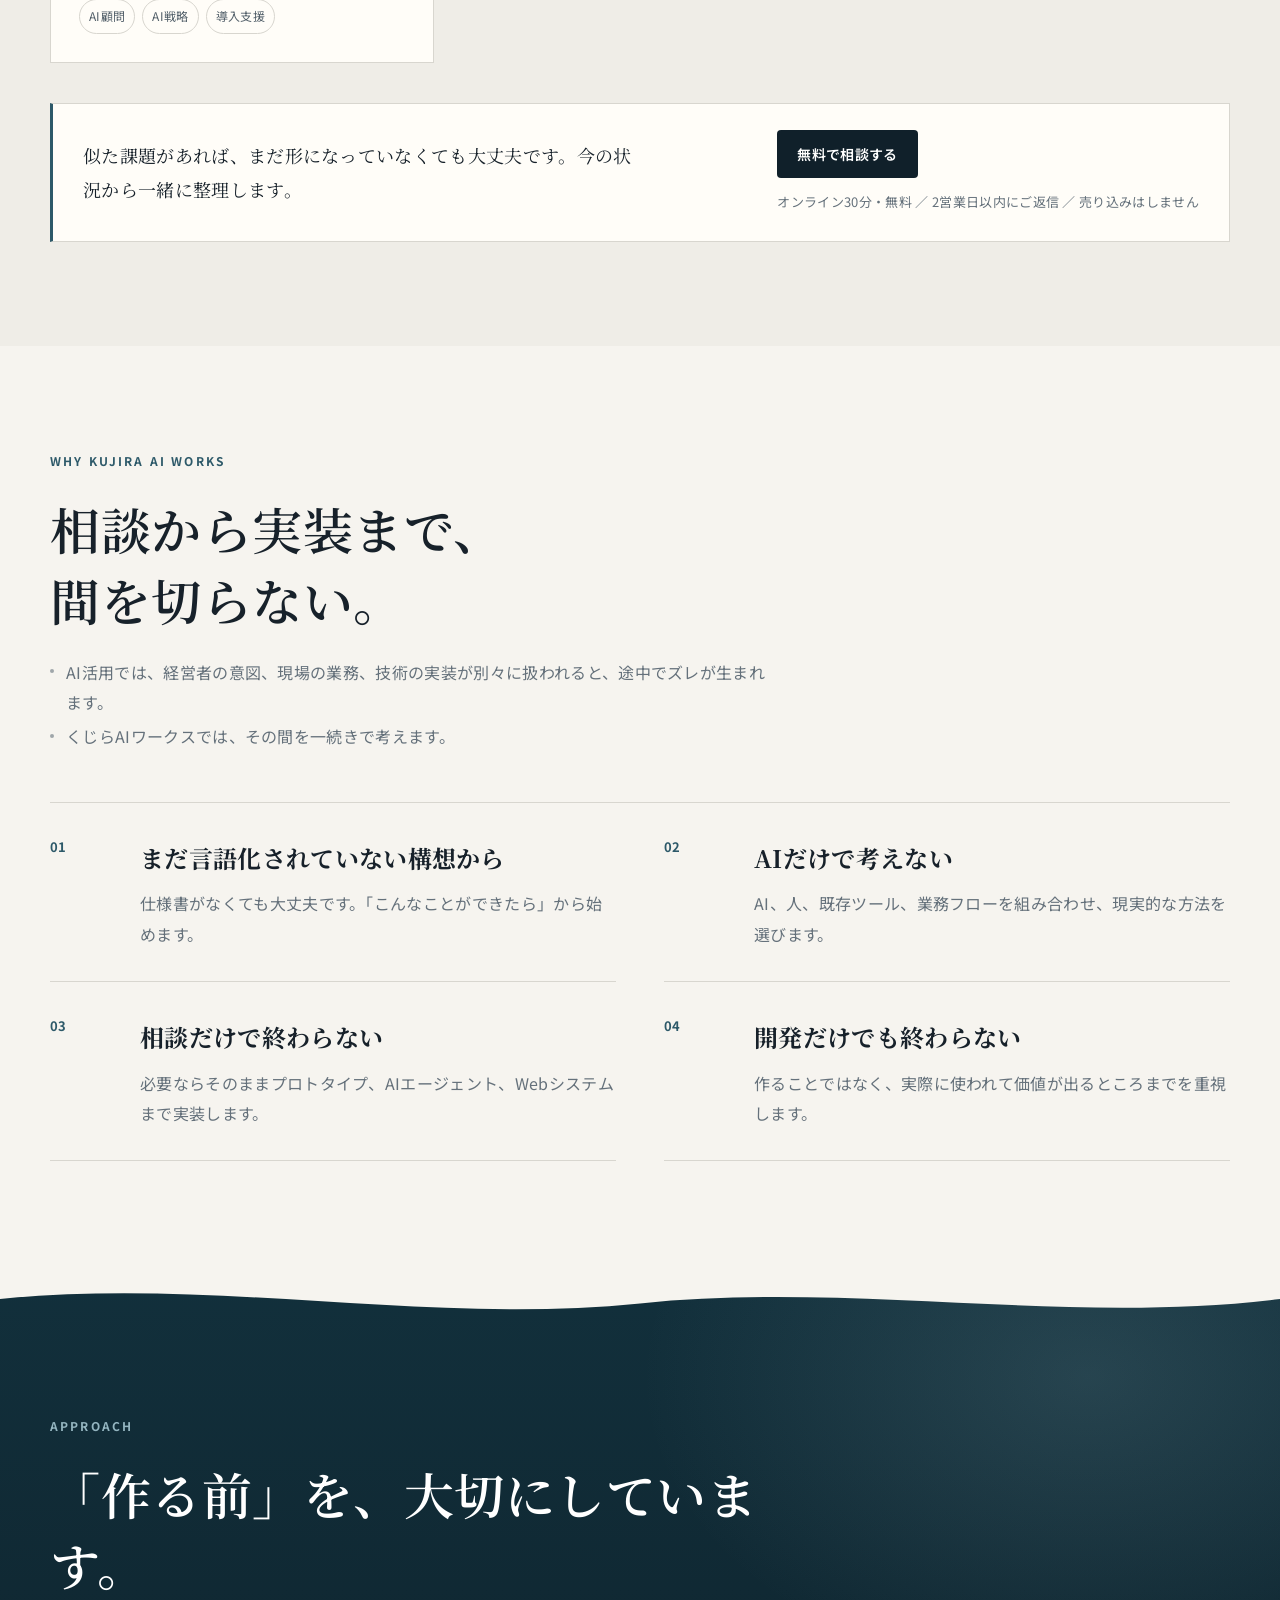
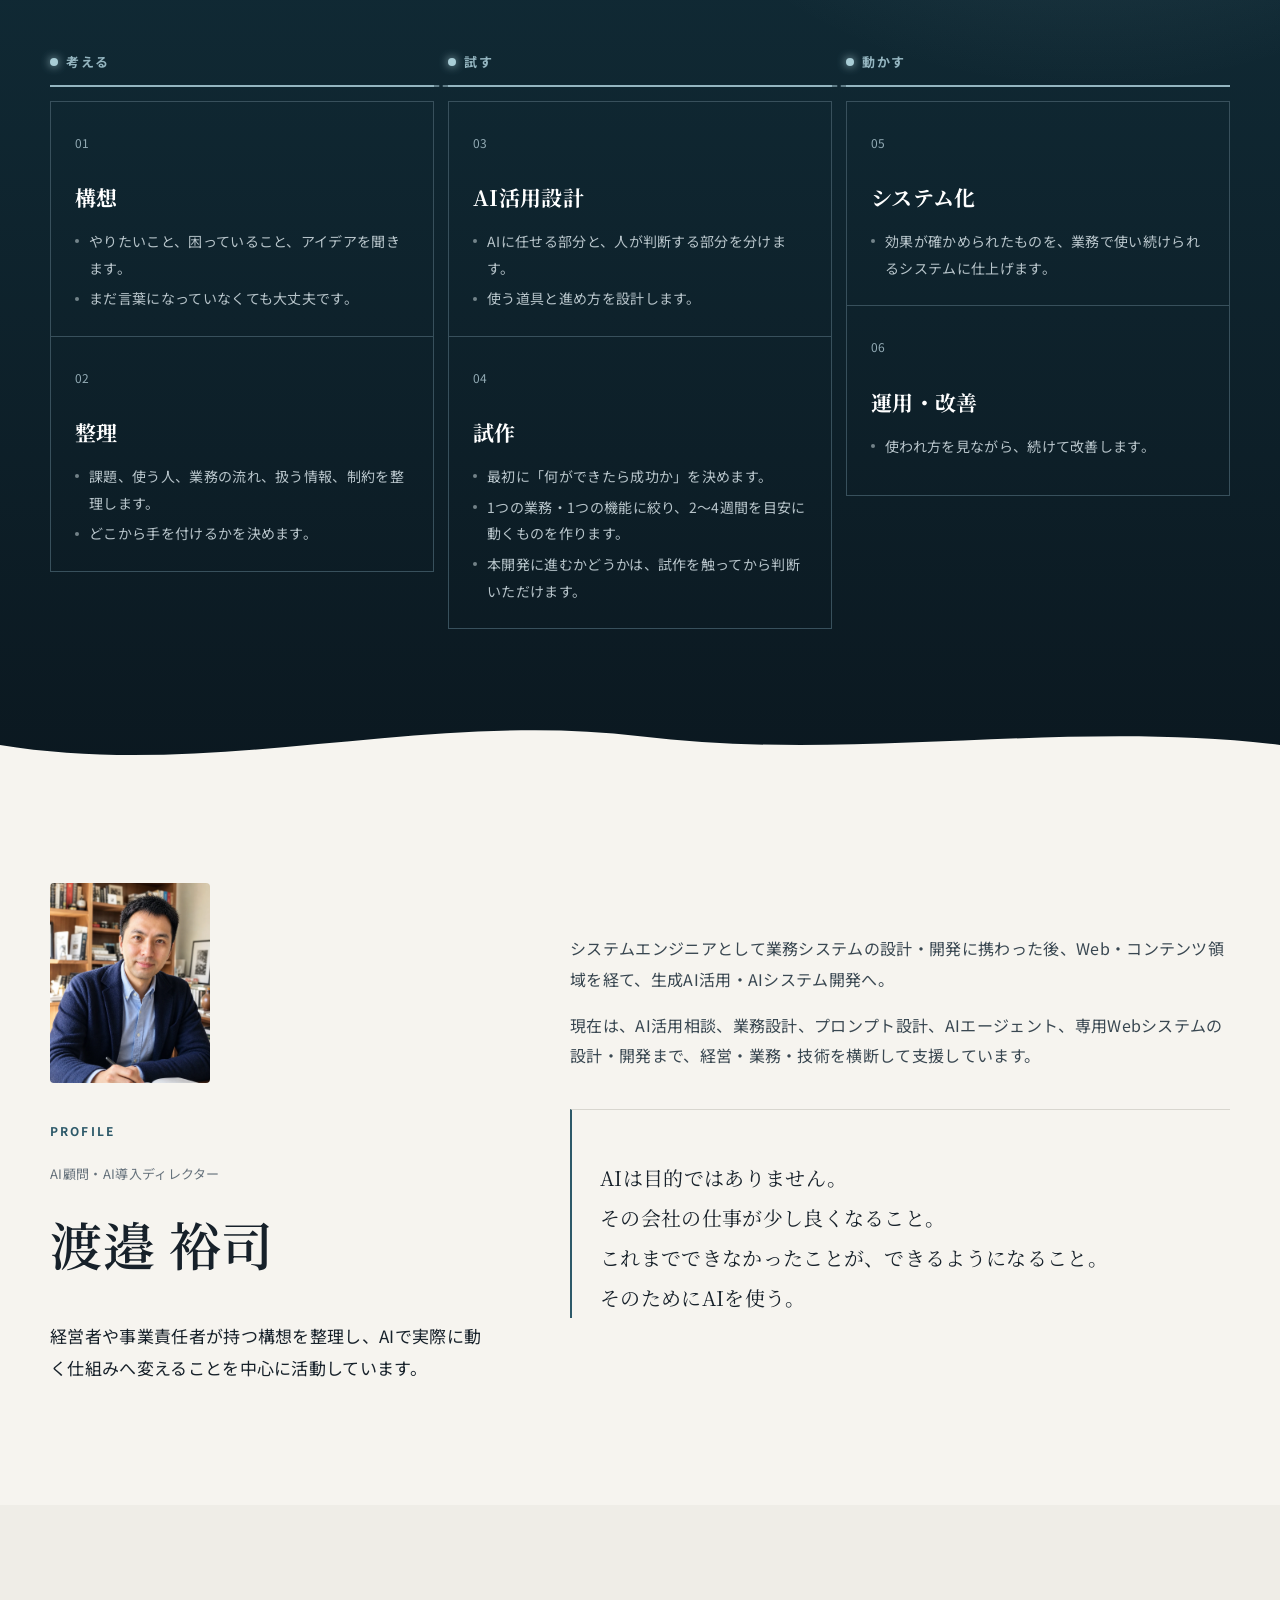
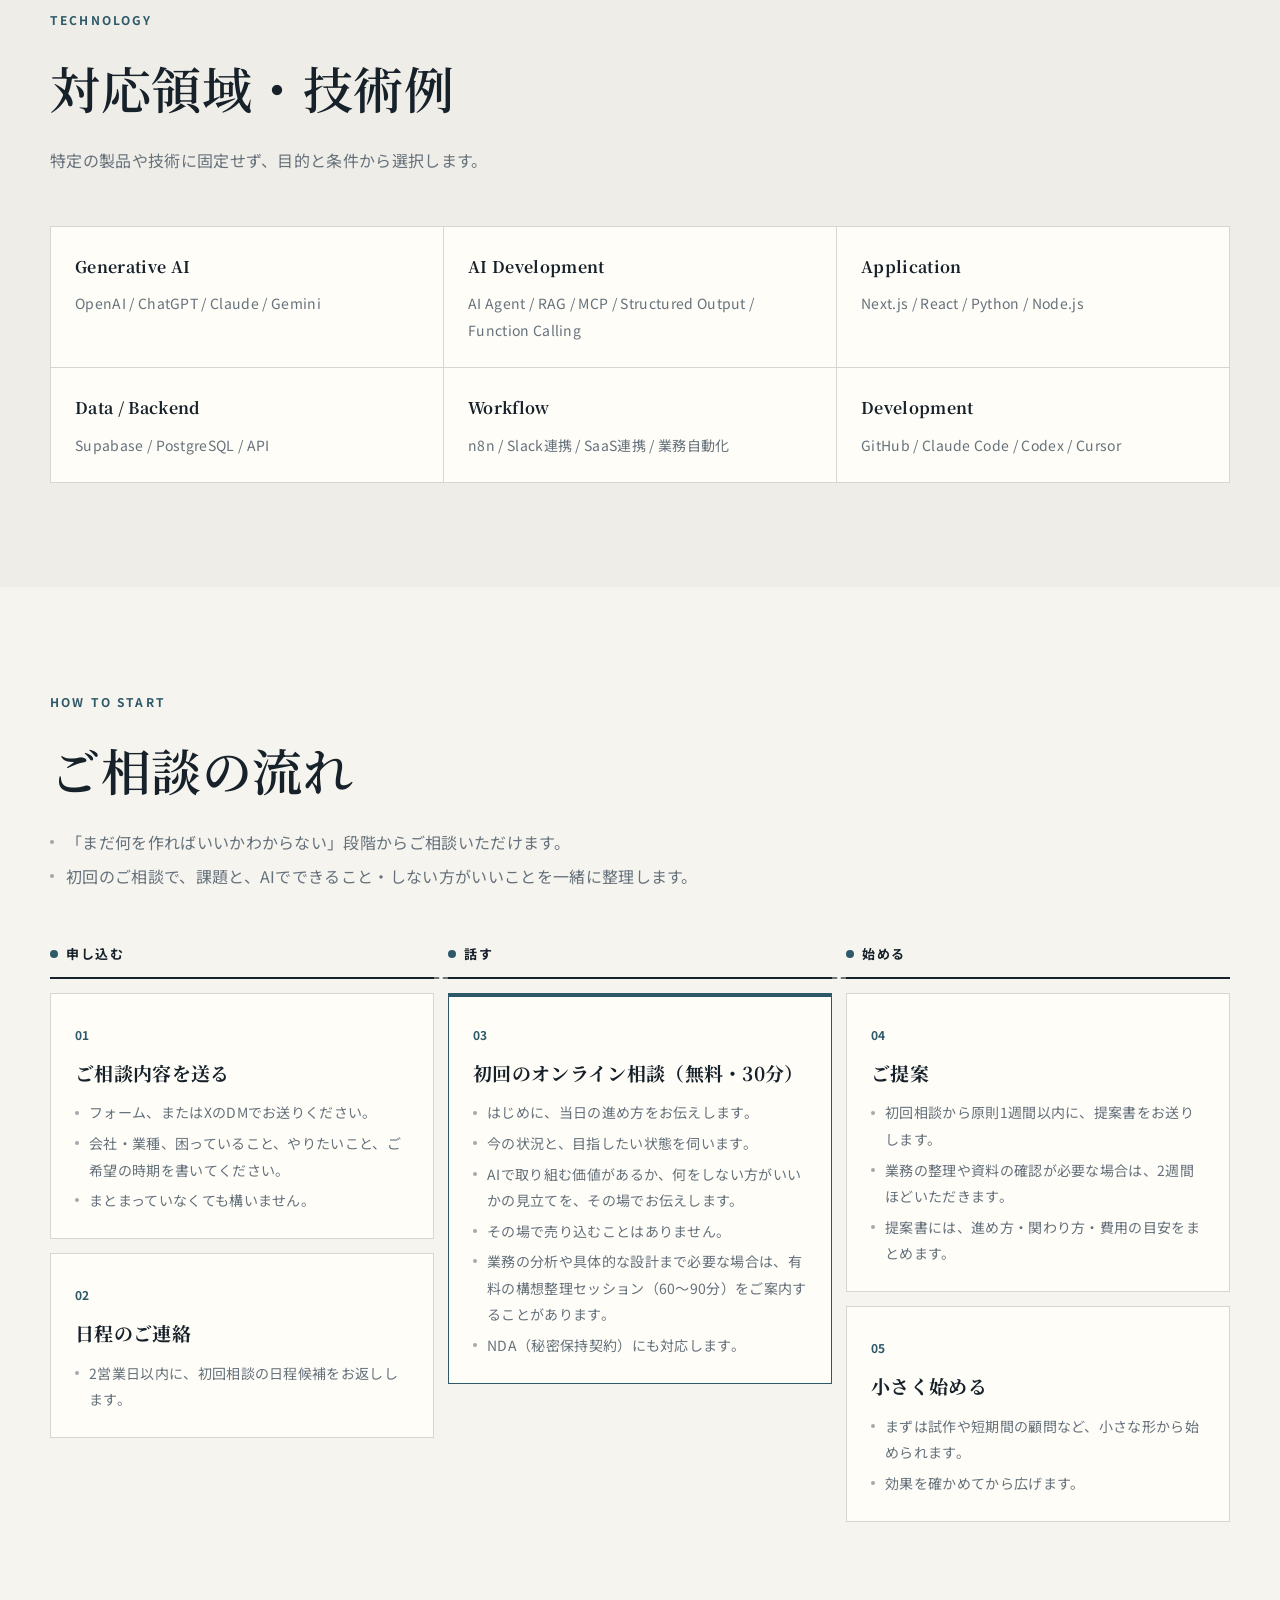
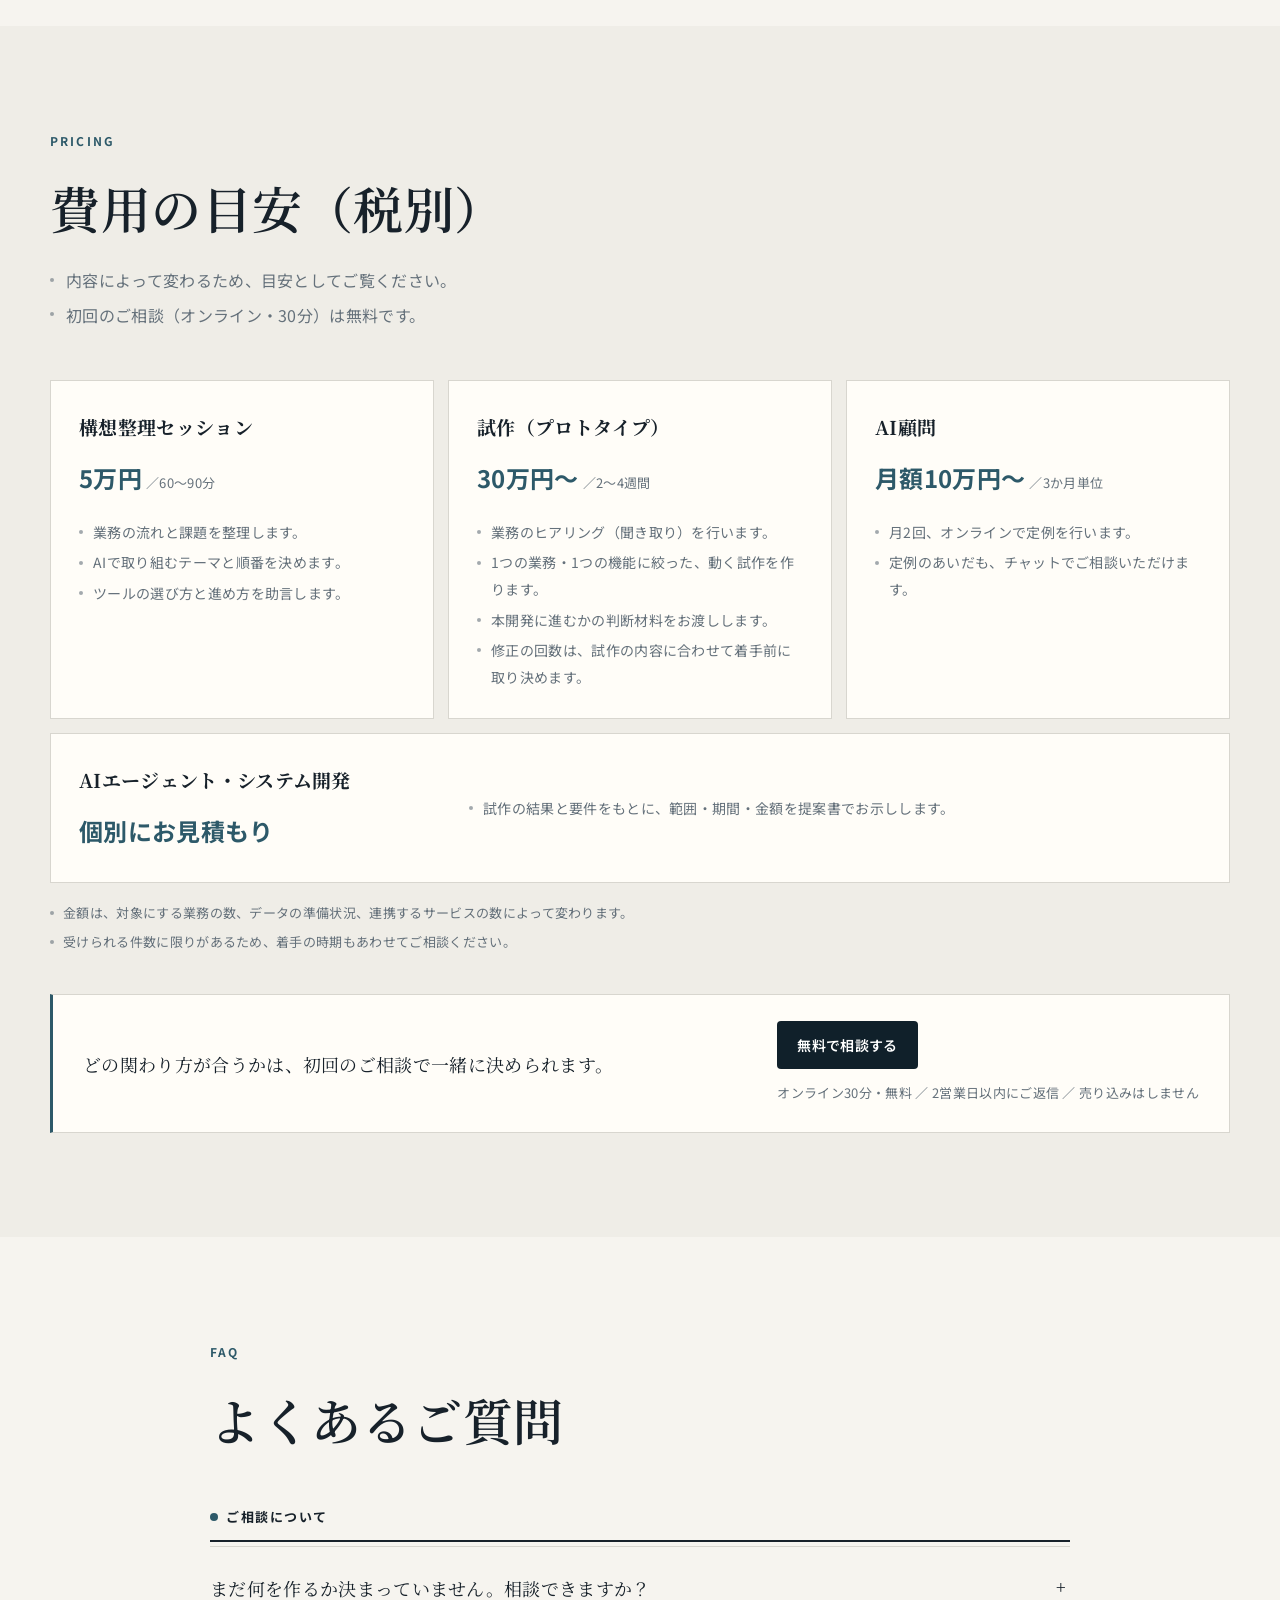
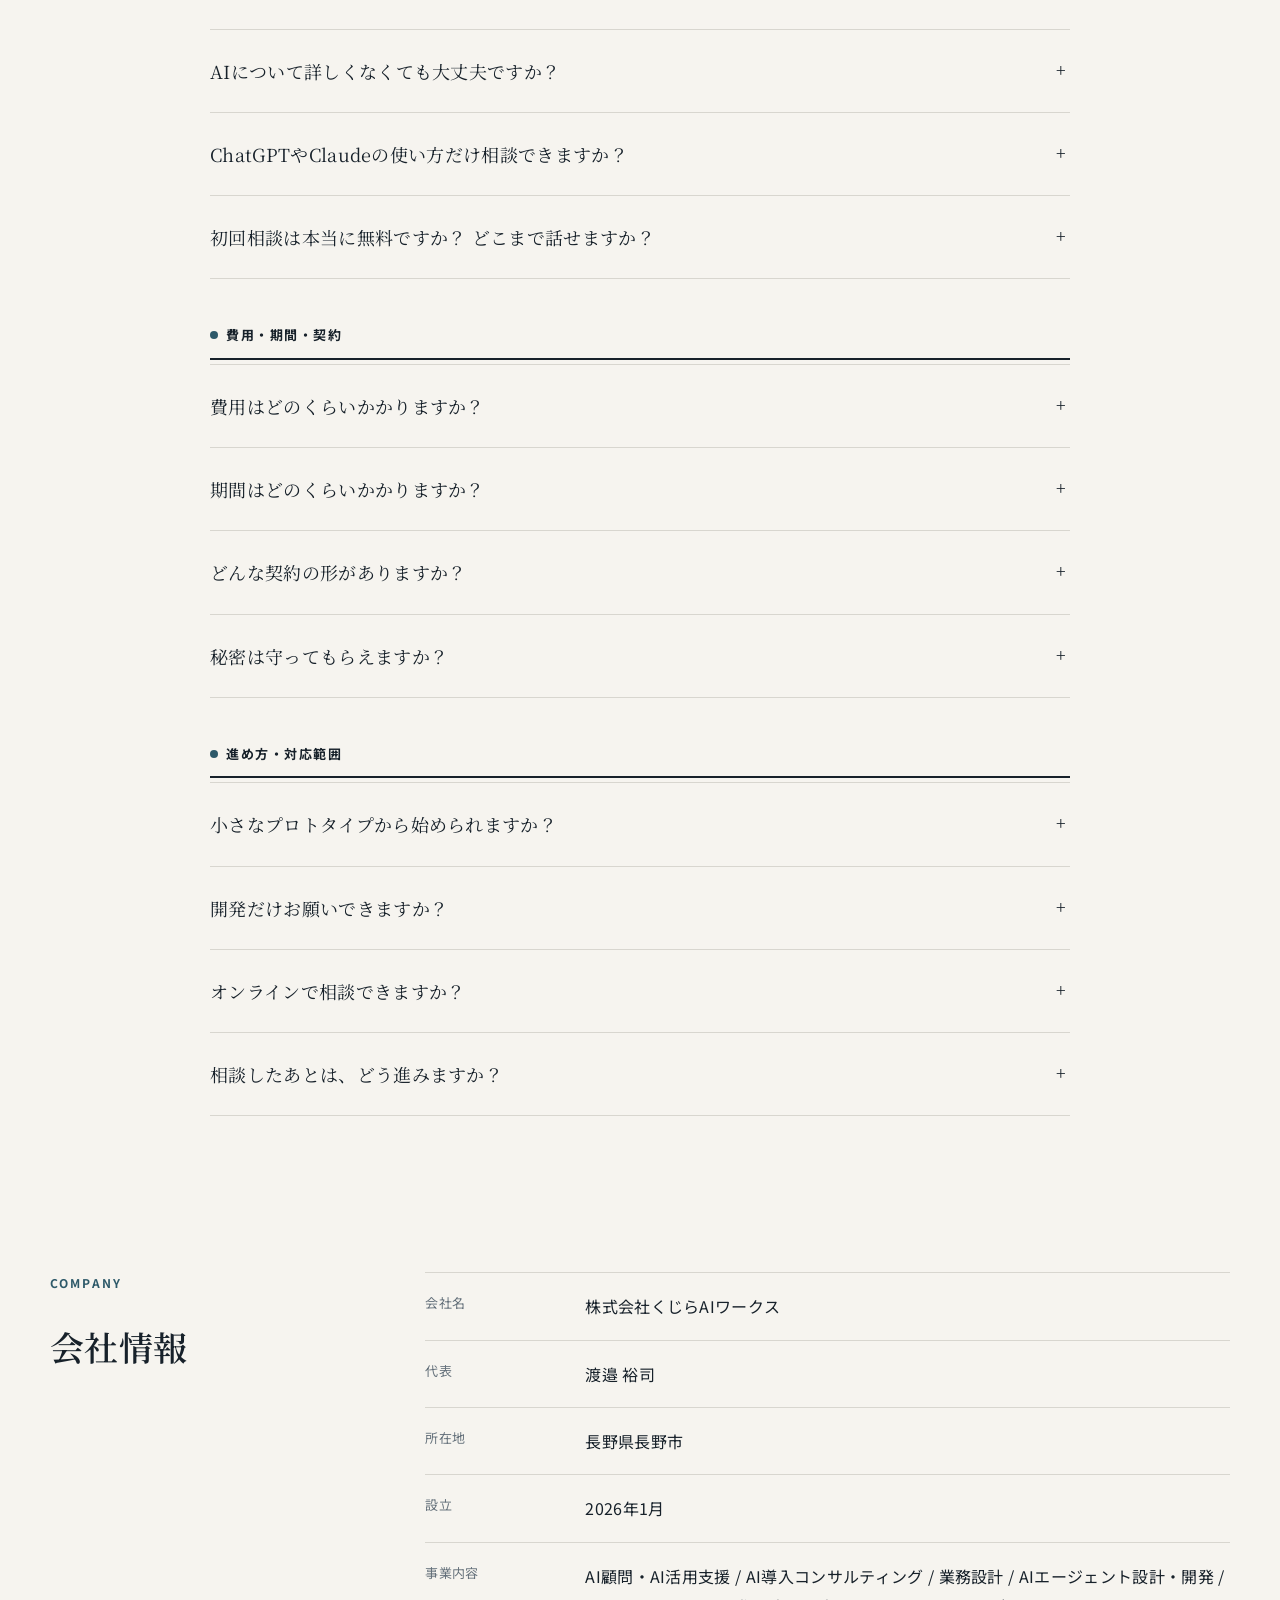
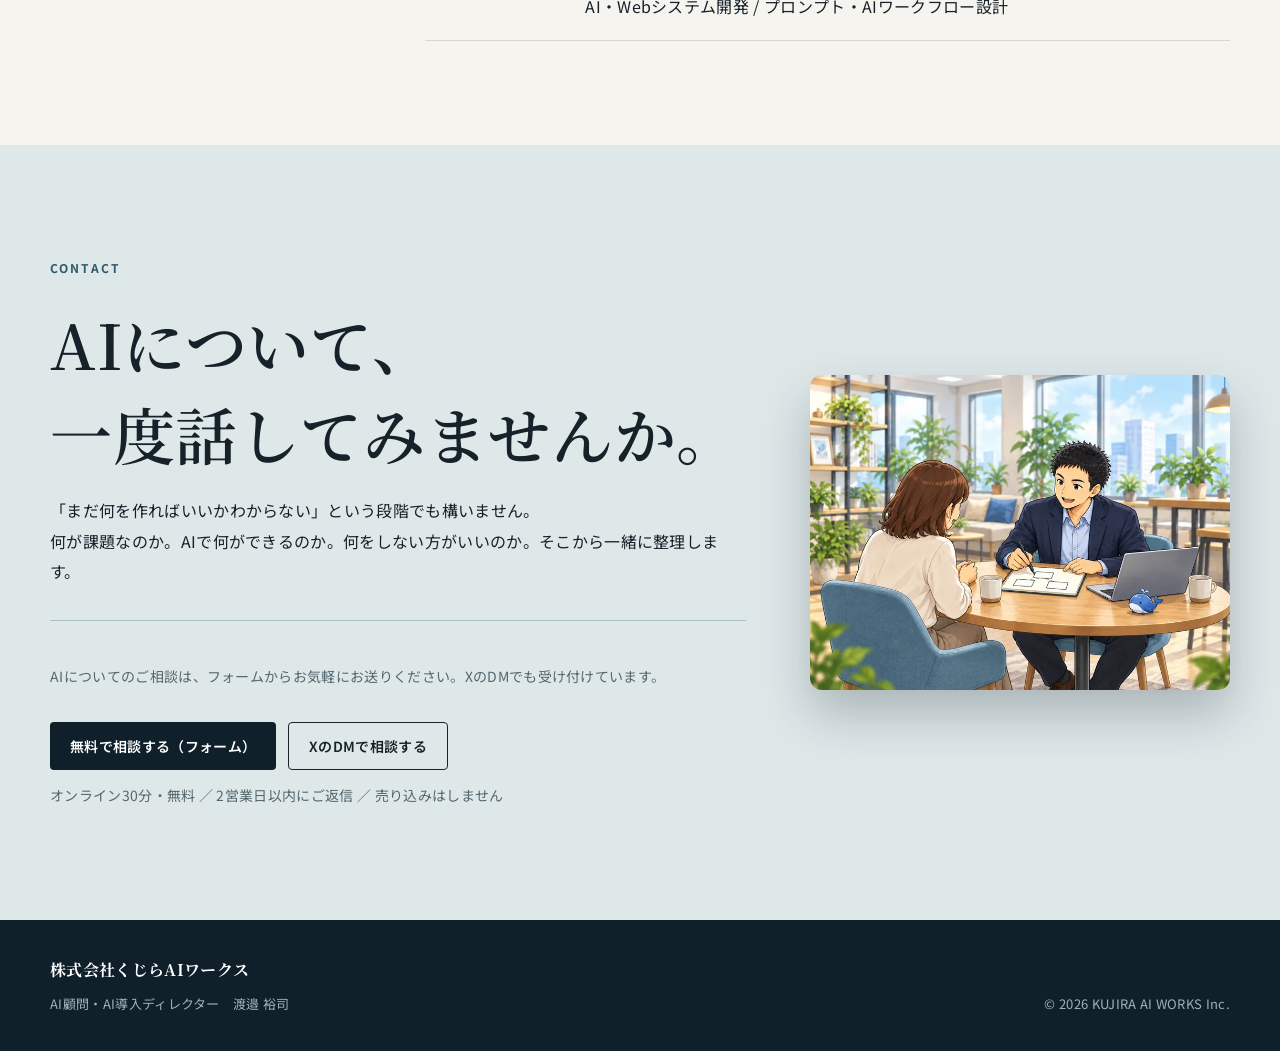
==== commit 91d7110b: "OGP画像を追加し、相談ボタンと文字サイズを改善 - SNS共有用のOGP画像（1200x630）を追加し、og:image を絶対URLに。og:url・twitter:card などを追加 - 相" ====
--- a/index.html
+++ b/index.html
@@ -11,10 +11,17 @@
   <meta property="og:title" content="株式会社くじらAIワークス">
   <meta property="og:description" content="経営者の構想を、AIで動く仕組みに。AI活用の相談から業務設計・AIエージェント・システム開発まで。">
   <meta property="og:locale" content="ja_JP">
-  <meta property="og:image" content="./images/logo.svg">
+  <meta property="og:url" content="https://kujiraaiworks.com/">
+  <meta property="og:site_name" content="株式会社くじらAIワークス">
+  <meta property="og:image" content="https://kujiraaiworks.com/images/ogp.jpg">
+  <meta property="og:image:width" content="1200">
+  <meta property="og:image:height" content="630">
+  <meta property="og:image:alt" content="経営者の構想を、AIで動く仕組みに。株式会社くじらAIワークス">
+  <meta name="twitter:card" content="summary_large_image">
+  <meta name="twitter:site" content="@YuNabe_ai">
 
   <link rel="icon" href="./favicon.svg" type="image/svg+xml">
-  <link rel="stylesheet" href="./style.css?v=20261026b">
+  <link rel="stylesheet" href="./style.css?v=20261027">
 
   <script type="application/ld+json">
   {
@@ -22,6 +29,7 @@
     "@type": "ProfessionalService",
     "name": "株式会社くじらAIワークス",
     "url": "https://kujiraaiworks.com/",
+    "image": "https://kujiraaiworks.com/images/ogp.jpg",
     "description": "AI顧問、AI導入・業務設計、AIエージェント、AIシステム開発を支援する会社",
     "foundingDate": "2026-01",
     "address": {
@@ -93,7 +101,7 @@
         <a href="#profile">プロフィール</a>
         <a href="#pricing">費用</a>
         <a href="#faq">FAQ</a>
-        <a class="nav-cta" href="#contact">相談する</a>
+        <a class="nav-cta" href="#contact">無料で相談する</a>
       </nav>
     </div>
   </header>
@@ -124,9 +132,10 @@
             構想整理、業務設計、プロンプト、AIエージェント、Webシステム開発、導入・運用まで一気通貫で支援します。
           </p>
           <div class="hero-actions">
-            <a class="button button-primary" href="#contact">AI活用について相談する</a>
+            <a class="button button-primary" href="#contact">無料で相談する</a>
             <a class="button button-ghost" href="#cases">実績を見る</a>
           </div>
+          <p class="cta-note">オンライン30分・無料 ／ 2営業日以内にご返信 ／ 売り込みはしません</p>
           <p class="hero-person">AI顧問・AI導入ディレクター <strong>渡邉 裕司</strong></p>
         </div>
 
@@ -230,7 +239,7 @@
               <span>06</span>
               <h3>まだ仕様がなくても大丈夫です</h3>
               <p>「こういうこと、できないかな」という段階から、何を作るべきかを一緒に整理します。</p>
-              <a href="#contact">まず相談する →</a>
+              <a href="#contact">無料で相談する →</a>
             </article>
           </div>
         </div>
@@ -322,6 +331,13 @@
             <div class="tags"><span>AI顧問</span><span>AI戦略</span><span>導入支援</span></div>
           </article>
         </div>
+        <div class="inline-cta">
+          <p>似た課題があれば、まだ形になっていなくても大丈夫です。今の状況から一緒に整理します。</p>
+          <div>
+            <a class="button button-primary" href="#contact">無料で相談する</a>
+            <p class="cta-note">オンライン30分・無料 ／ 2営業日以内にご返信 ／ 売り込みはしません</p>
+          </div>
+        </div>
       </div>
     </section>
 
@@ -495,6 +511,14 @@
           <li>金額は、対象にする業務の数、データの準備状況、連携するサービスの数によって変わります。</li>
           <li>受けられる件数に限りがあるため、着手の時期もあわせてご相談ください。</li>
         </ul>
+
+        <div class="inline-cta">
+          <p>どの関わり方が合うかは、初回のご相談で一緒に決められます。</p>
+          <div>
+            <a class="button button-primary" href="#contact">無料で相談する</a>
+            <p class="cta-note">オンライン30分・無料 ／ 2営業日以内にご返信 ／ 売り込みはしません</p>
+          </div>
+        </div>
       </div>
     </section>
 
@@ -604,9 +628,10 @@
           <div class="contact-box">
             <p>AIについてのご相談は、フォームからお気軽にお送りください。XのDMでも受け付けています。</p>
             <div class="hero-actions">
-              <a class="button button-primary" href="https://forms.gle/tMsSApwWJD9jxgiY7" target="_blank" rel="noopener">フォームで相談する</a>
-              <a class="button button-ghost" href="https://x.com/YuNabe_ai" target="_blank" rel="noopener">Xで相談する</a>
-            </div>
+              <a class="button button-primary" href="https://forms.gle/tMsSApwWJD9jxgiY7" target="_blank" rel="noopener">無料で相談する（フォーム）</a>
+              <a class="button button-ghost" href="https://x.com/YuNabe_ai" target="_blank" rel="noopener">XのDMで相談する</a>
+            </div>
+            <p class="cta-note">オンライン30分・無料 ／ 2営業日以内にご返信 ／ 売り込みはしません</p>
           </div>
         </div>
         <figure class="contact-avatar">
@@ -615,6 +640,8 @@
       </div>
     </section>
   </main>
+
+  <a class="sticky-cta" href="#contact">無料で相談する<small>オンライン30分</small></a>
 
   <footer class="site-footer">
     <div class="container footer-inner">
@@ -626,6 +653,6 @@
     </div>
   </footer>
 
-  <script src="./script.js?v=20261026"></script>
+  <script src="./script.js?v=20261027"></script>
 </body>
 </html>
--- a/style.css
+++ b/style.css
@@ -170,7 +170,7 @@
 }
 .eyebrow {
   margin: 0 0 20px;
-  font-size: 11px;
+  font-size: 12px;
   font-weight: 700;
   letter-spacing: .18em;
   color: var(--accent);
@@ -236,7 +236,7 @@
 }
 .hero-panel .panel-label { color: var(--glow); }
 .panel-label {
-  font-size: 10px;
+  font-size: 12px;
   letter-spacing: .16em;
   font-weight: 700;
   color: var(--muted);
@@ -256,7 +256,7 @@
   grid-column: 1 / -1;
   margin: 0;
   color: var(--glow);
-  font-size: 11px;
+  font-size: 12px;
   font-weight: 700;
   letter-spacing: .12em;
 }
@@ -279,9 +279,9 @@
   border: 1px solid rgba(169, 205, 214, .22);
   border-radius: 4px;
 }
-.flow span { font-size: 10px; color: #8fa9b1; }
+.flow span { font-size: 12px; color: #8fa9b1; }
 .flow strong { font-family: var(--serif); font-size: 16px; }
-.flow small { color: #b8c9ce; font-size: 12px; }
+.flow small { color: #b8c9ce; font-size: 13px; }
 
 .section { padding: 104px 0; }
 .section-tight { padding: 36px 0 72px; }
@@ -312,7 +312,7 @@
 }
 .three-cards h2 { margin: 8px 0; font-family: var(--serif); font-size: 20px; }
 .three-cards p:last-child { margin: 0; color: var(--muted); font-size: 14px; }
-.card-no { margin: 0; font-size: 10px; color: var(--accent); font-weight: 700; }
+.card-no { margin: 0; font-size: 12px; color: var(--accent); font-weight: 700; }
 
 .section-heading { max-width: 760px; margin-bottom: 50px; }
 .section-heading h2 {
@@ -354,7 +354,7 @@
   margin: 0;
   padding-bottom: 10px;
   border-bottom: 2px solid var(--ink);
-  font-size: 12px;
+  font-size: 13px;
   font-weight: 700;
   letter-spacing: .12em;
 }
@@ -389,7 +389,7 @@
   gap: 48px;
   align-items: end;
 }
-.note { max-width: 460px !important; font-size: 12px; }
+.note { max-width: 460px !important; font-size: 13px; }
 
 .service-grid,
 .case-grid {
@@ -404,7 +404,7 @@
   background: var(--surface);
   border: 1px solid var(--line);
 }
-.service-card > span { font-size: 10px; color: var(--accent); font-weight: 700; }
+.service-card > span { font-size: 12px; color: var(--accent); font-weight: 700; }
 .service-card h3,
 .case-card h3 {
   margin: 14px 0 12px;
@@ -427,7 +427,7 @@
   border: 1px solid var(--line);
   border-radius: 999px;
   padding: 5px 9px;
-  font-size: 11px;
+  font-size: 12px;
   color: #53606a;
 }
 .service-card-accent { background: var(--deep); color: white; }
@@ -460,7 +460,7 @@
 .case-category {
   margin: 0 !important;
   color: var(--accent) !important;
-  font-size: 11px !important;
+  font-size: 12px !important;
   font-weight: 700;
   letter-spacing: .08em;
 }
@@ -475,7 +475,7 @@
   display: block;
   margin-bottom: 4px;
   color: var(--accent);
-  font-size: 11px;
+  font-size: 12px;
   letter-spacing: .08em;
 }
 .case-group-heading {
@@ -495,7 +495,7 @@
   background: var(--surface);
   border: 1px solid var(--line);
 }
-.step-card > span { font-size: 11px; color: var(--accent); font-weight: 700; }
+.step-card > span { font-size: 12px; color: var(--accent); font-weight: 700; }
 .step-card h3 { margin: 10px 0 12px; font-family: var(--serif); font-size: 19px; line-height: 1.55; }
 .step-card-accent { border-color: var(--accent); box-shadow: inset 0 3px 0 var(--accent); }
 
@@ -507,7 +507,7 @@
 }
 .fee-card h3 { margin: 0; font-family: var(--serif); font-size: 19px; }
 .fee-price { margin: 10px 0 18px; color: var(--accent); font-size: 24px; font-weight: 700; }
-.fee-price small { margin-left: 4px; color: var(--muted); font-size: 12px; font-weight: 400; }
+.fee-price small { margin-left: 4px; color: var(--muted); font-size: 13px; font-weight: 400; }
 .fee-card-wide {
   grid-column: 1 / -1;
   display: grid;
@@ -529,7 +529,7 @@
   padding: 32px 0;
   border-bottom: 1px solid var(--line);
 }
-.strength-list span { font-size: 12px; color: var(--accent); font-weight: 700; }
+.strength-list span { font-size: 13px; color: var(--accent); font-weight: 700; }
 .strength-list h3 { margin: 0; font-family: var(--serif); font-size: 24px; }
 .strength-list p { margin: 8px 0 0; color: var(--muted); }
 .strength-grid { display: grid; grid-template-columns: 1fr 1fr; column-gap: 48px; }
@@ -550,9 +550,9 @@
   border-right: 1px solid #38505c;
   border-bottom: 1px solid #38505c;
 }
-.process span { color: #92aab4; font-size: 11px; }
+.process span { color: #92aab4; font-size: 12px; }
 .process strong { display: block; margin-top: 22px; font-family: var(--serif); font-size: 21px; }
-.process .bullets { margin-top: 10px; color: #b7c4ca; font-size: 13px; }
+.process .bullets { margin-top: 10px; color: #b7c4ca; font-size: 14px; }
 
 .profile-grid {
   display: grid;
@@ -593,7 +593,7 @@
   padding: 24px;
 }
 .tech-groups strong { font-family: var(--serif); }
-.tech-groups p { margin: 8px 0 0; color: var(--muted); font-size: 13px; }
+.tech-groups p { margin: 8px 0 0; color: var(--muted); font-size: 14px; }
 
 .faq-list { border-top: 1px solid var(--line); }
 .faq-list details { border-bottom: 1px solid var(--line); padding: 0; }
@@ -672,8 +672,25 @@
   align-items: end;
 }
 .footer-inner strong { font-family: var(--serif); }
-.footer-inner p { margin: 6px 0 0; color: #9eb0b8; font-size: 12px; }
+.footer-inner p { margin: 6px 0 0; color: #9eb0b8; font-size: 13px; }
 .copyright { text-align: right; }
+
+.cta-note { margin: 12px 0 0; color: var(--muted); font-size: 13px; }
+.hero .cta-note { color: #9fb4bb; }
+.inline-cta {
+  display: flex;
+  flex-wrap: wrap;
+  align-items: center;
+  justify-content: space-between;
+  gap: 18px 32px;
+  margin-top: 40px;
+  padding: 26px 30px;
+  background: var(--surface);
+  border: 1px solid var(--line);
+  border-left: 3px solid var(--accent);
+}
+.inline-cta > p { margin: 0; font-family: var(--serif); font-size: 18px; max-width: 560px; }
+.sticky-cta { display: none; }
 
 .case-card, .service-card, .step-card, .fee-card { transition: transform .3s ease, box-shadow .3s ease; }
 
@@ -714,6 +731,32 @@
     align-items: flex-start;
   }
   .global-nav.is-open { display: flex; }
+  .sticky-cta {
+    position: fixed;
+    left: 14px;
+    right: 14px;
+    bottom: 14px;
+    z-index: 60;
+    display: flex;
+    align-items: center;
+    justify-content: center;
+    gap: 10px;
+    min-height: 52px;
+    border-radius: 999px;
+    background: var(--deep);
+    color: white;
+    font-weight: 700;
+    font-size: 15px;
+    text-decoration: none;
+    box-shadow: 0 10px 26px rgba(16, 32, 42, .3);
+    opacity: 0;
+    transform: translateY(20px);
+    pointer-events: none;
+    transition: opacity .3s ease, transform .3s ease;
+  }
+  .sticky-cta small { color: var(--glow); font-size: 12px; font-weight: 500; }
+  .sticky-cta.is-shown { opacity: 1; transform: none; pointer-events: auto; }
+  .site-footer { padding-bottom: 90px; }
   .hero { padding-top: 78px; }
   .hero-grid,
   .profile-grid,
@@ -751,6 +794,8 @@
   .hero h1 { font-size: clamp(37px, 11vw, 54px); }
   .hero-lead { font-size: 15px; }
   .button { width: 100%; }
+  .inline-cta { padding: 22px; }
+  .inline-cta > div { width: 100%; }
   .section { padding: 74px 0; }
   .section-tight { padding: 22px 0 52px; }
   .three-cards,
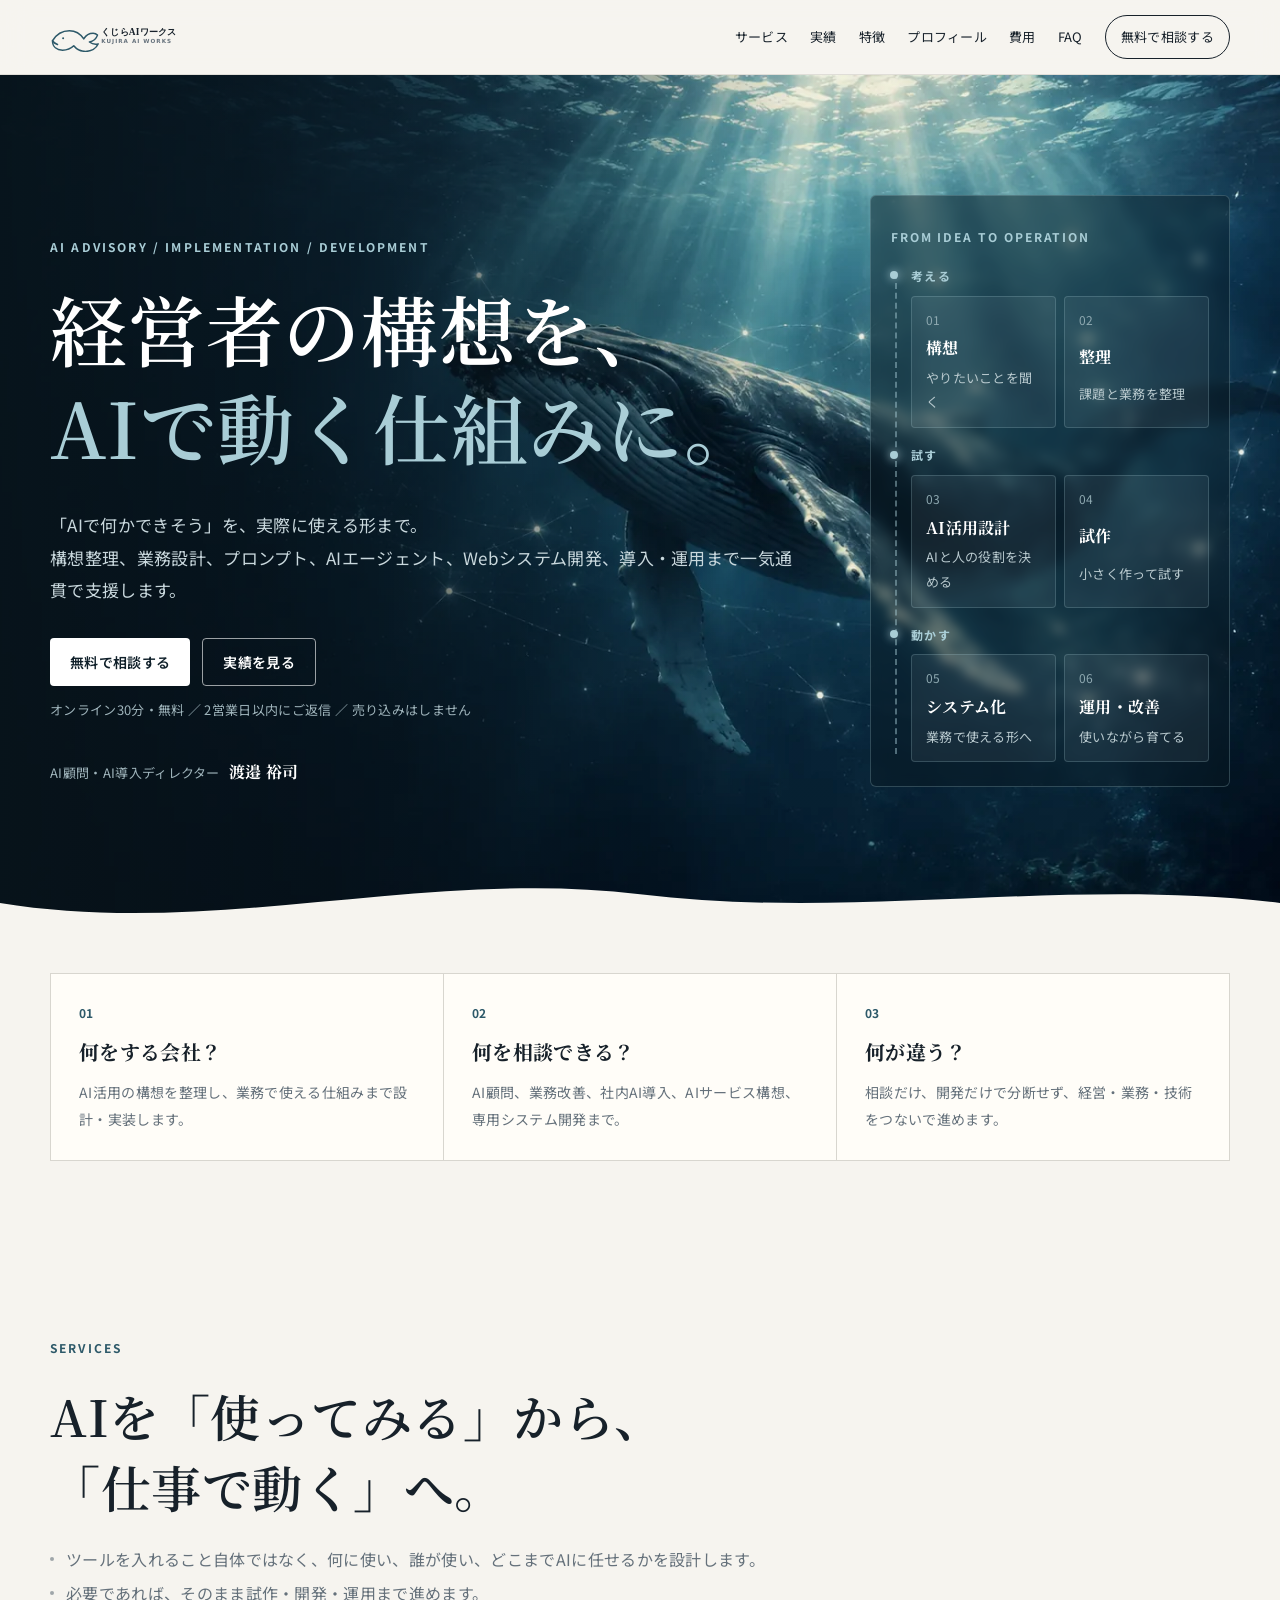
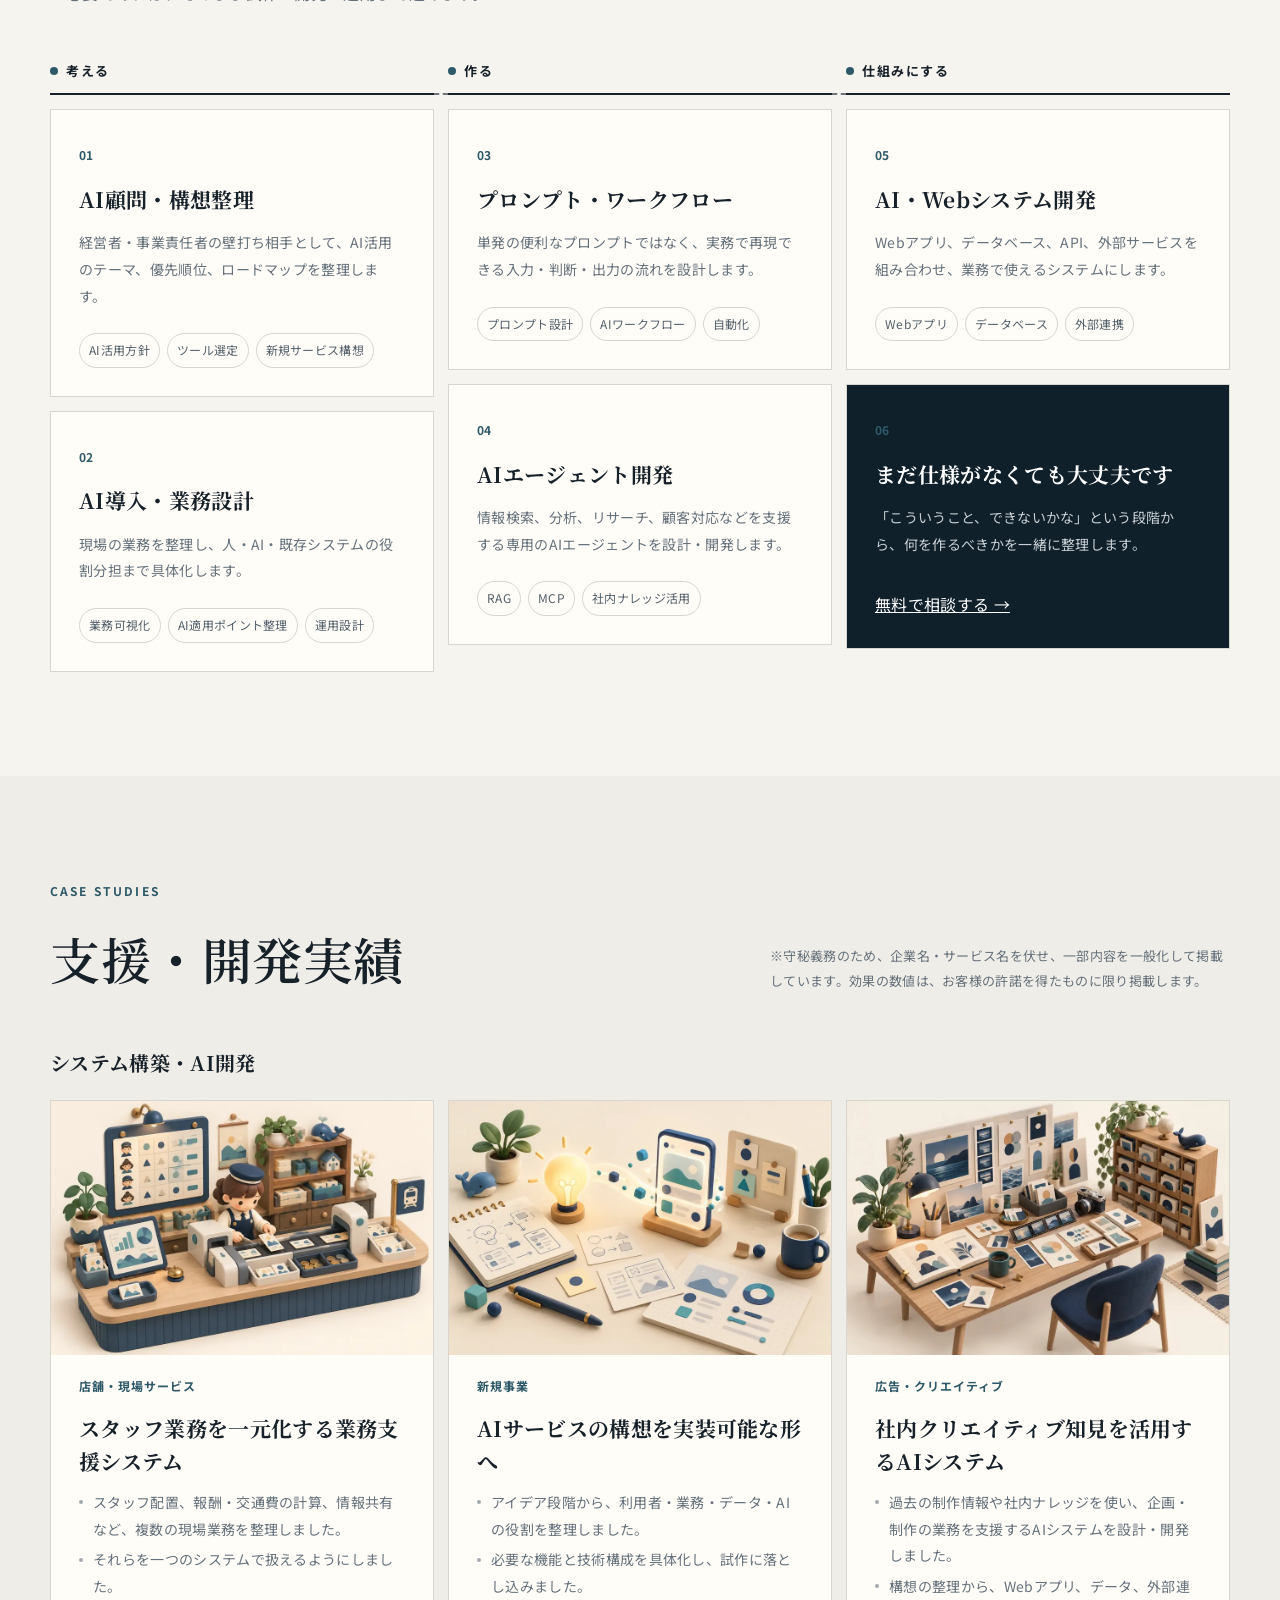
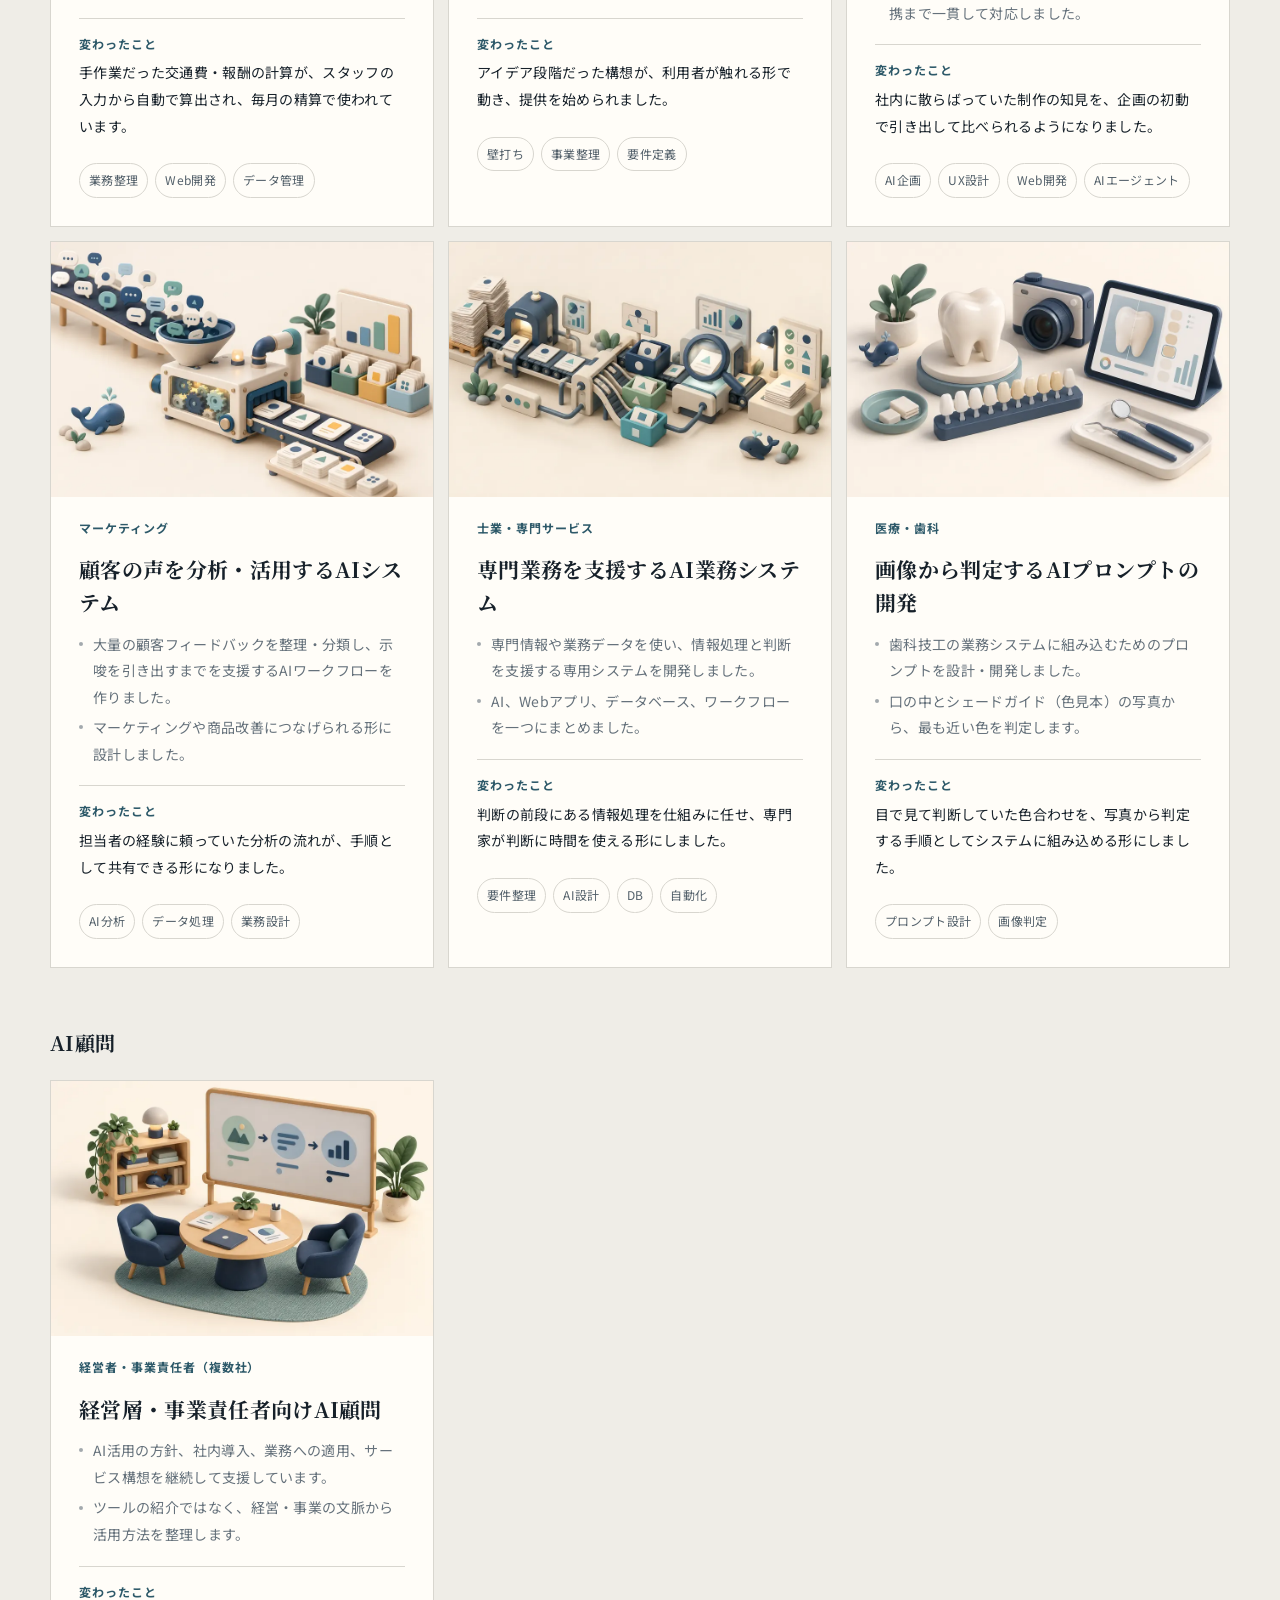
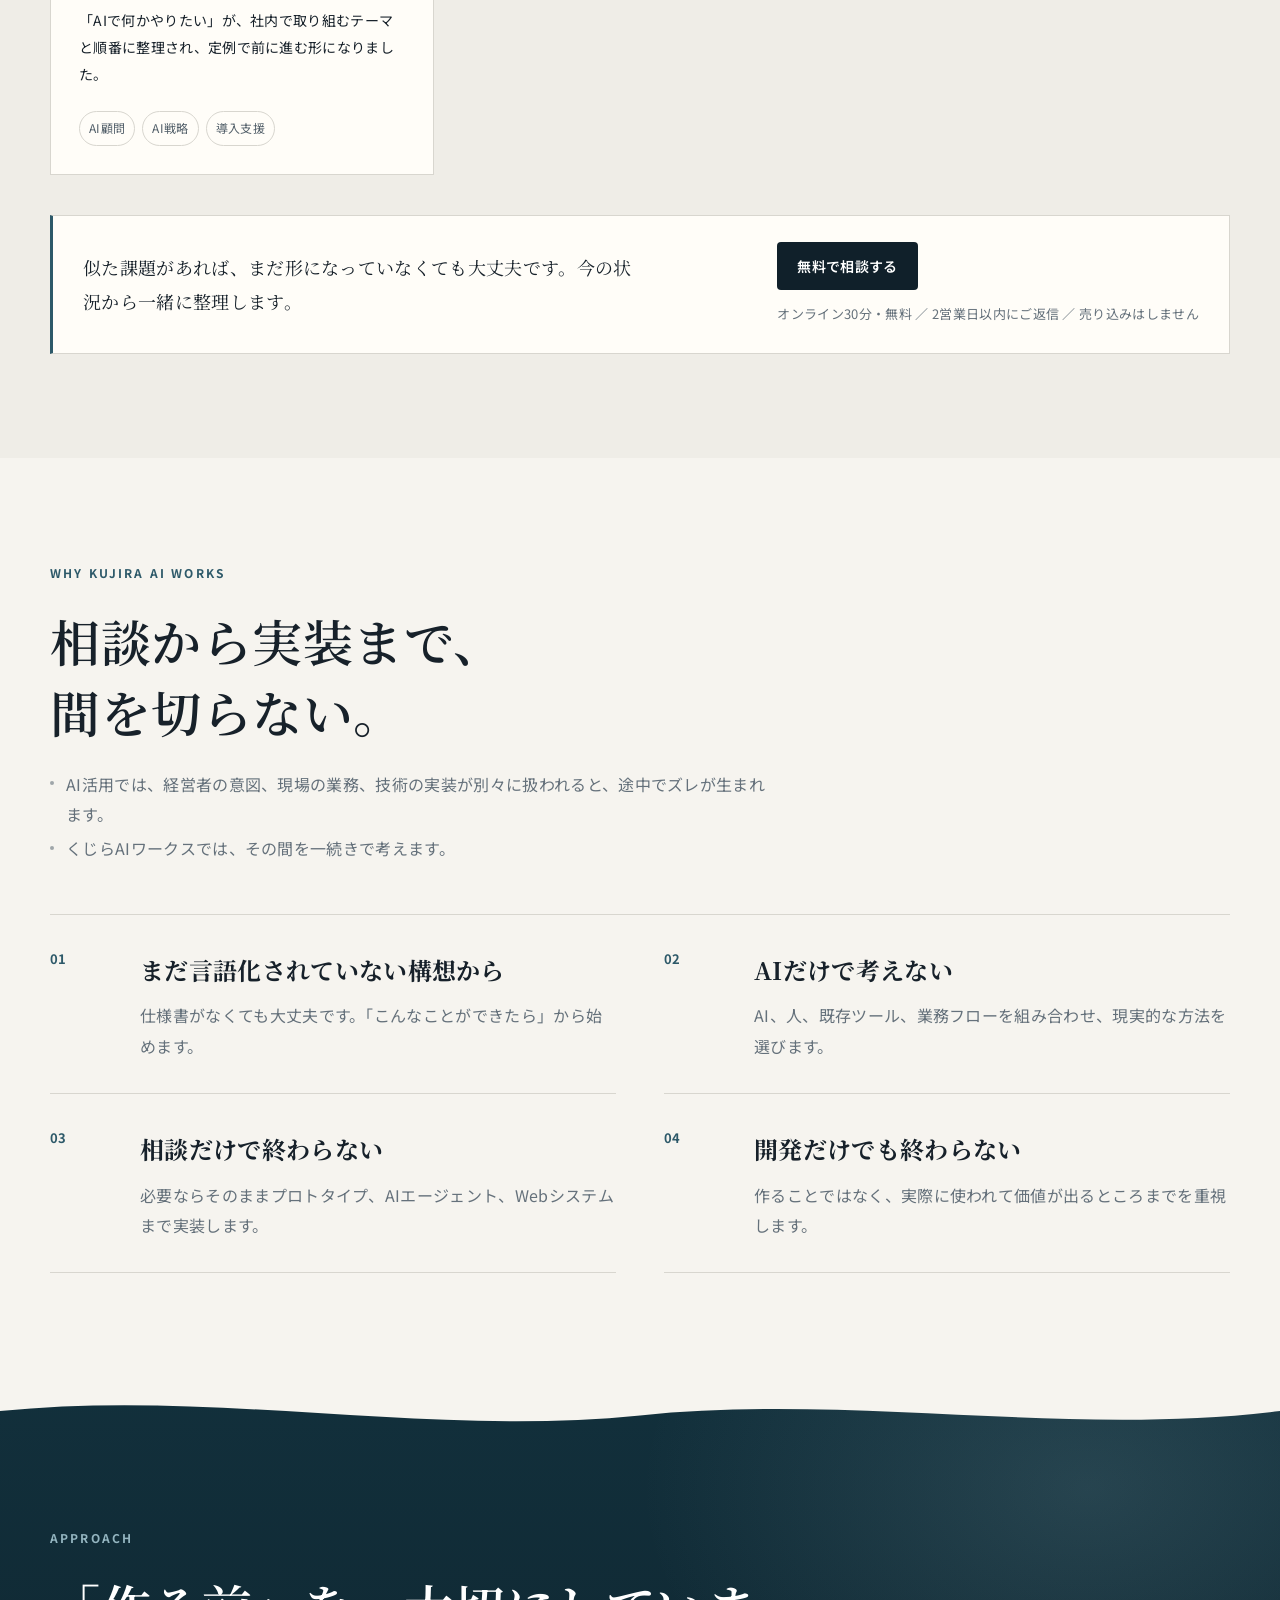
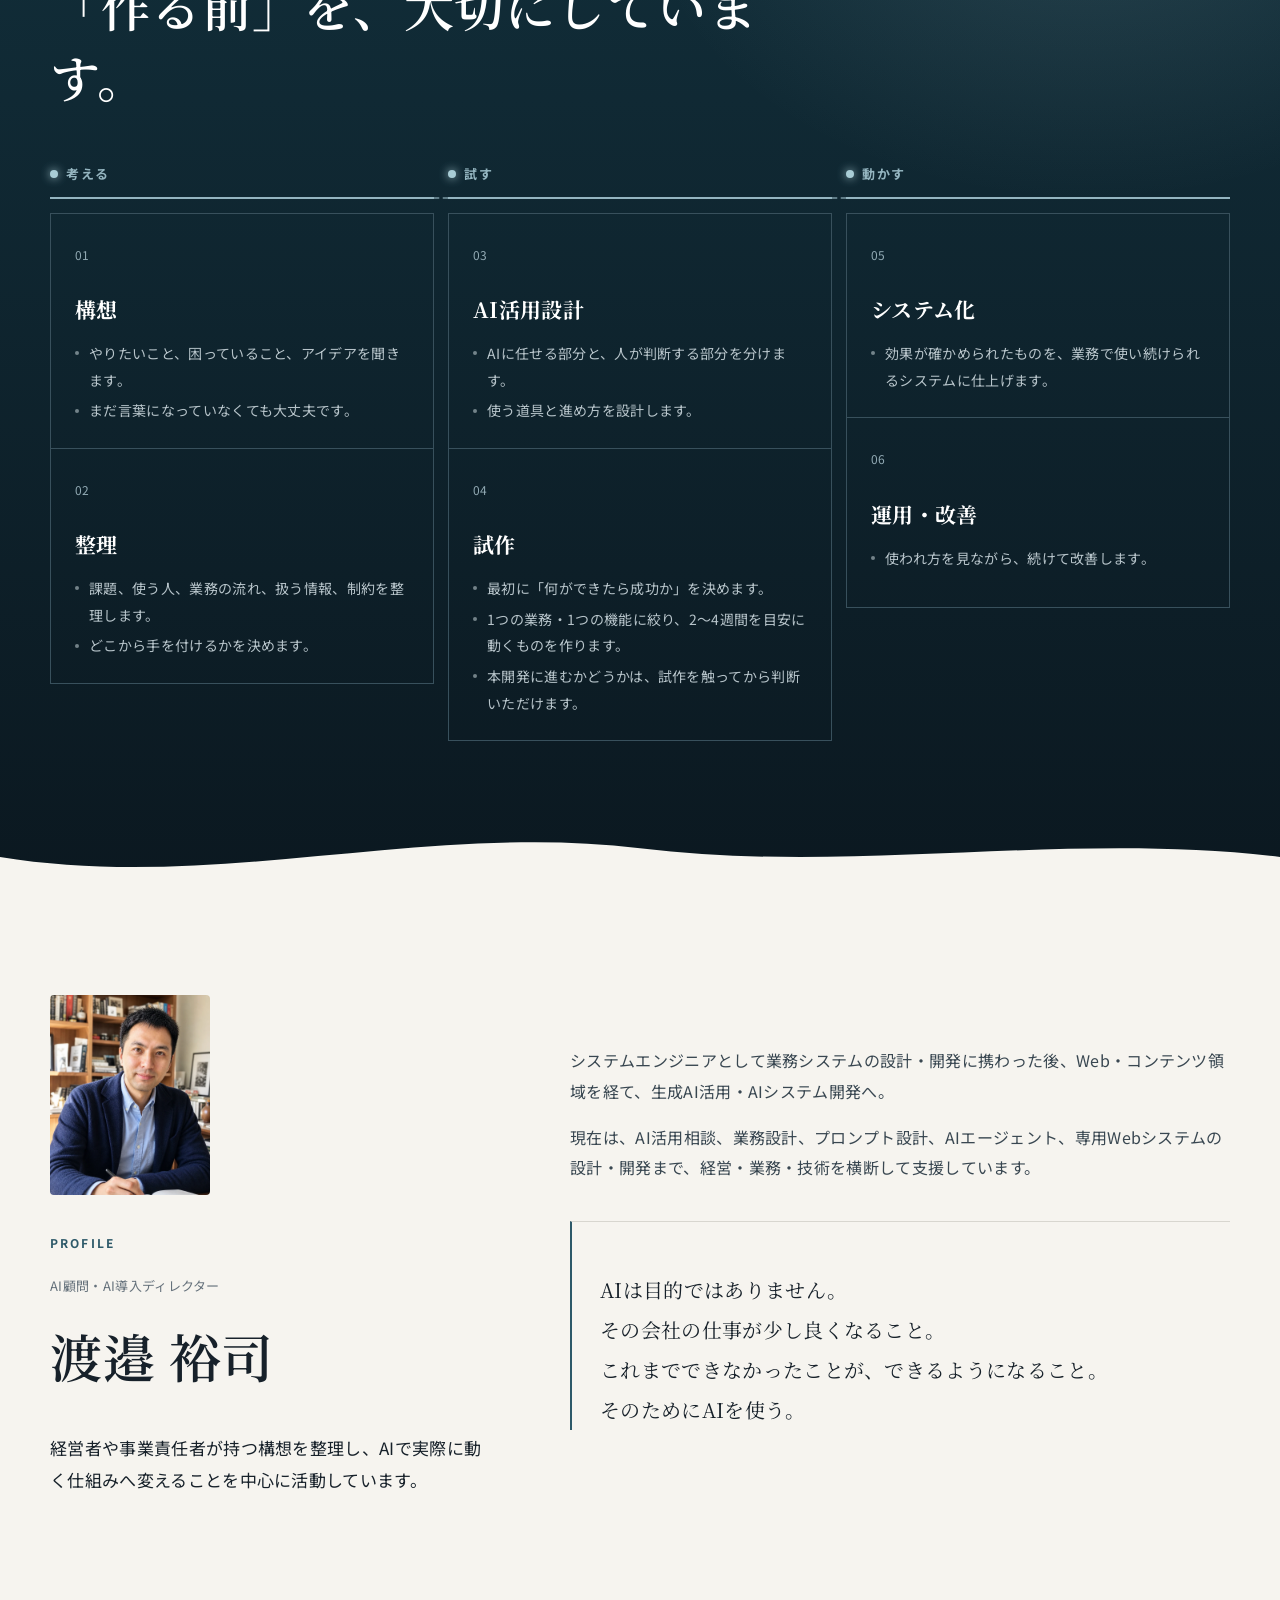
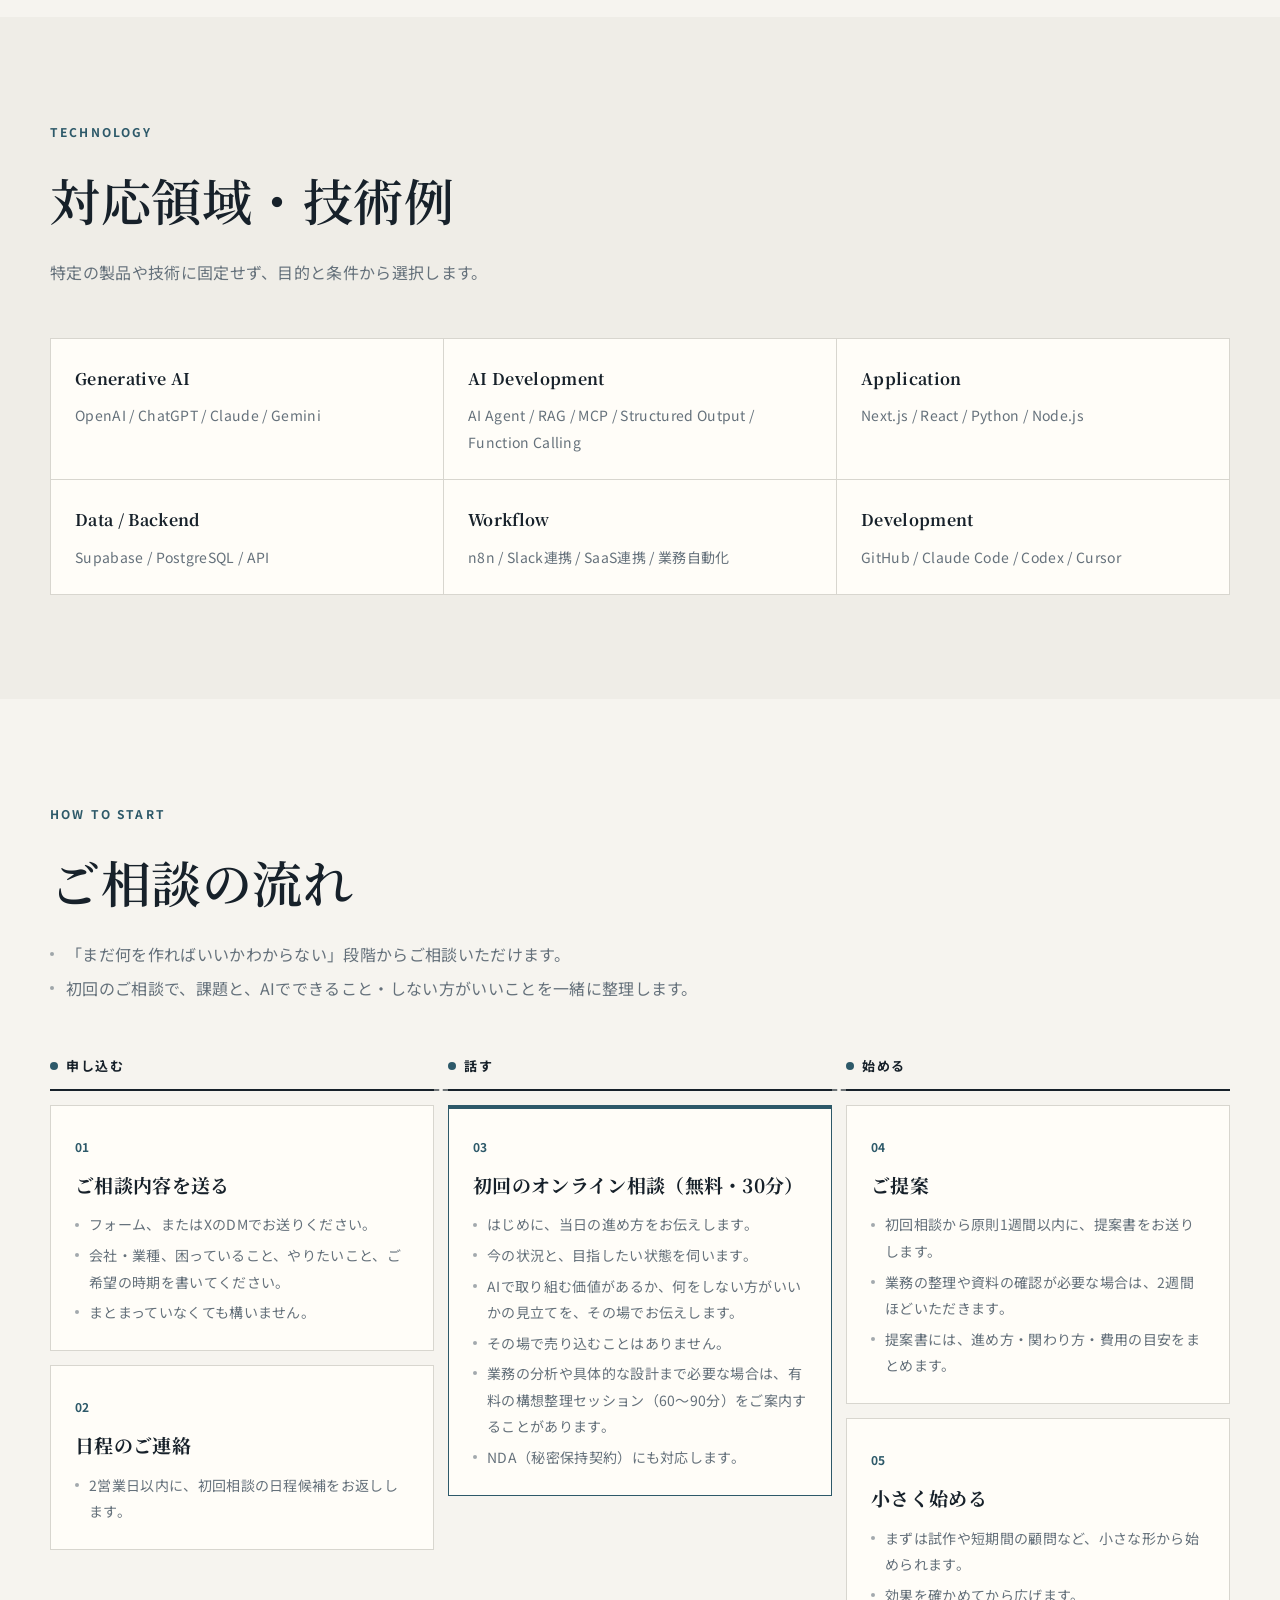
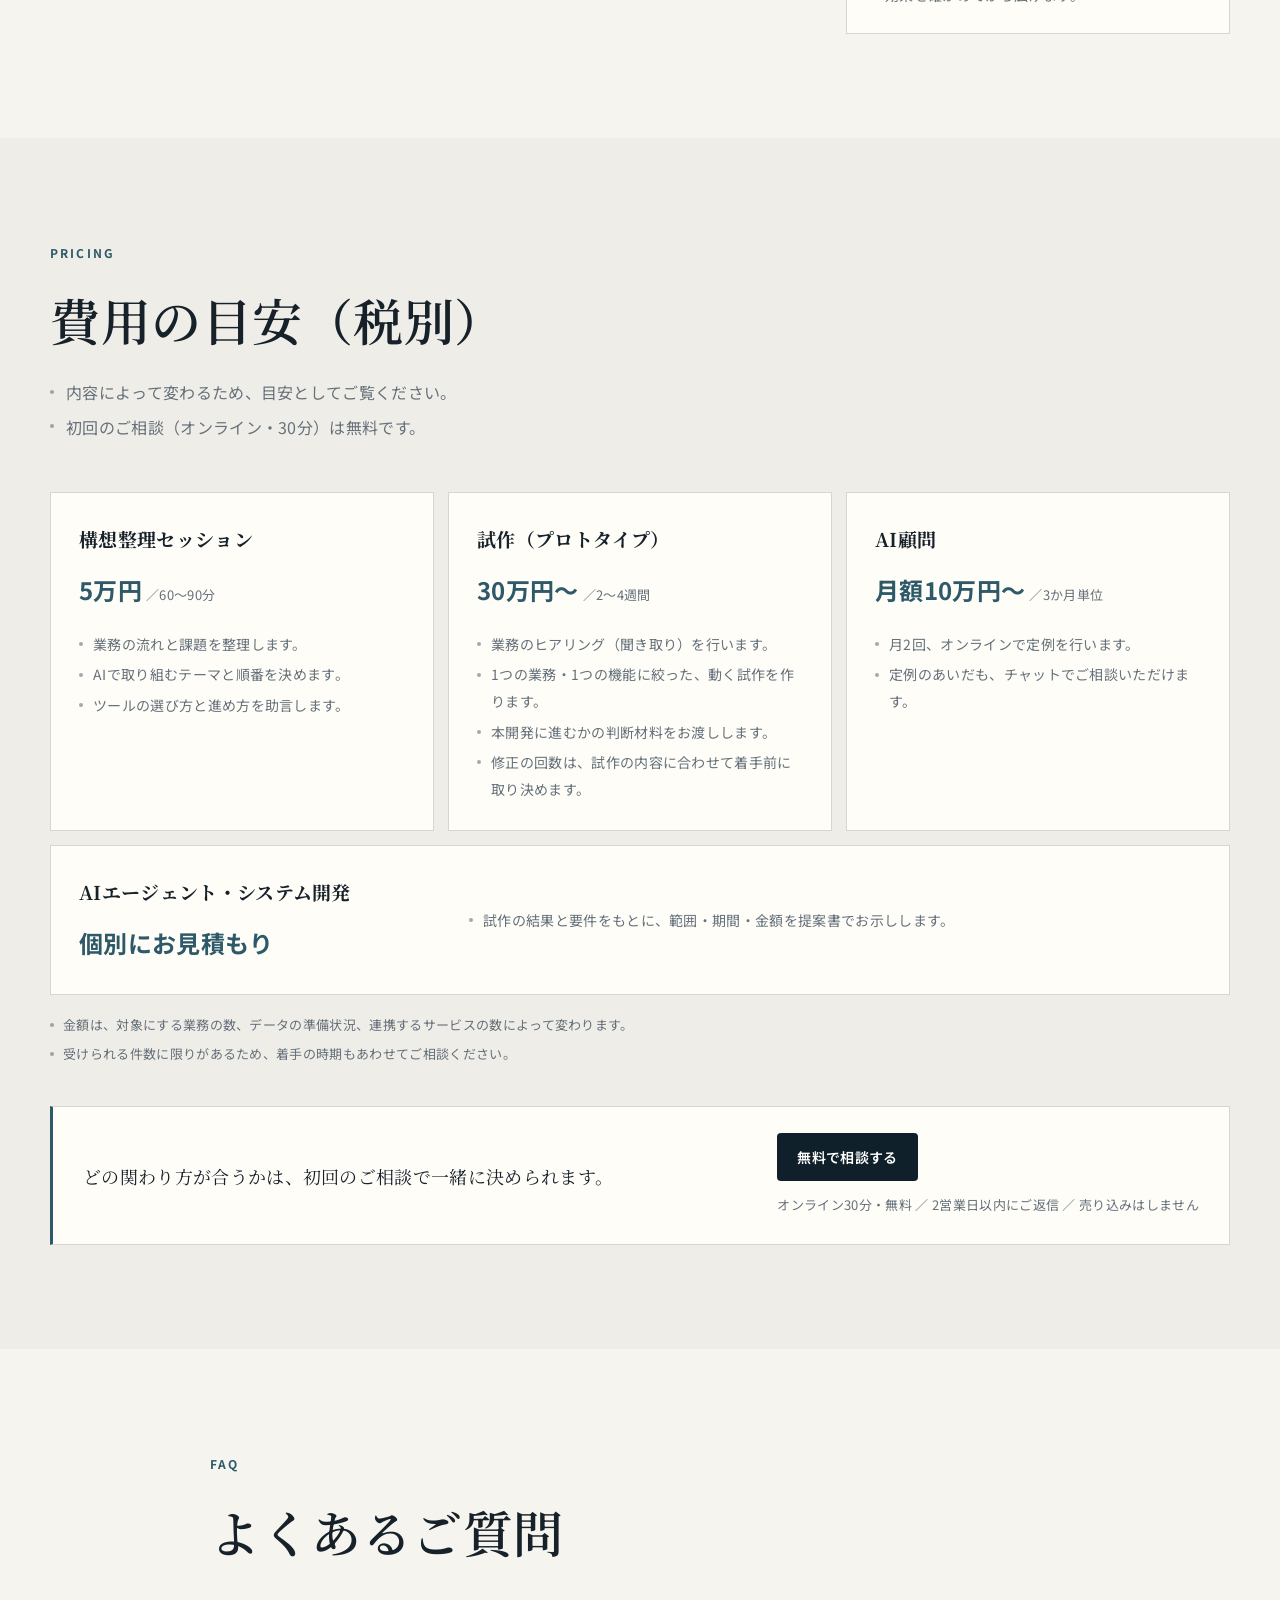
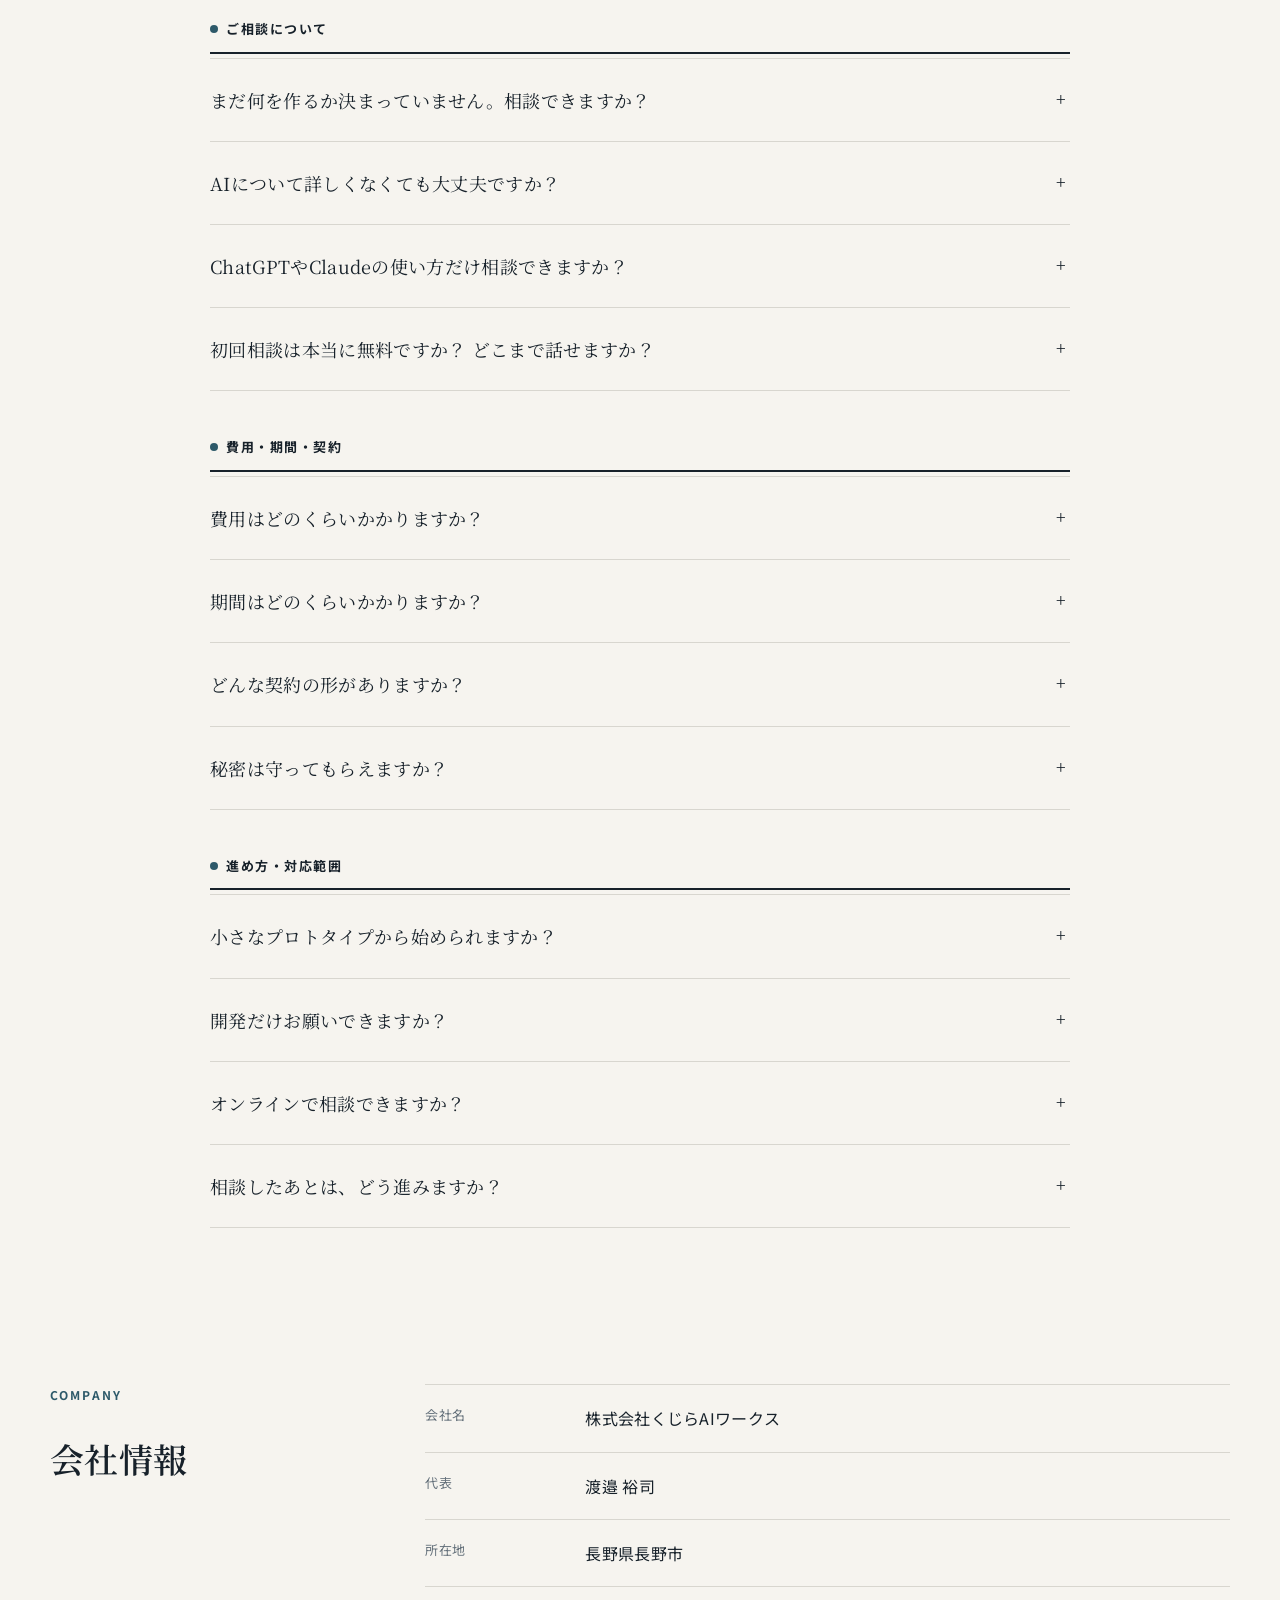
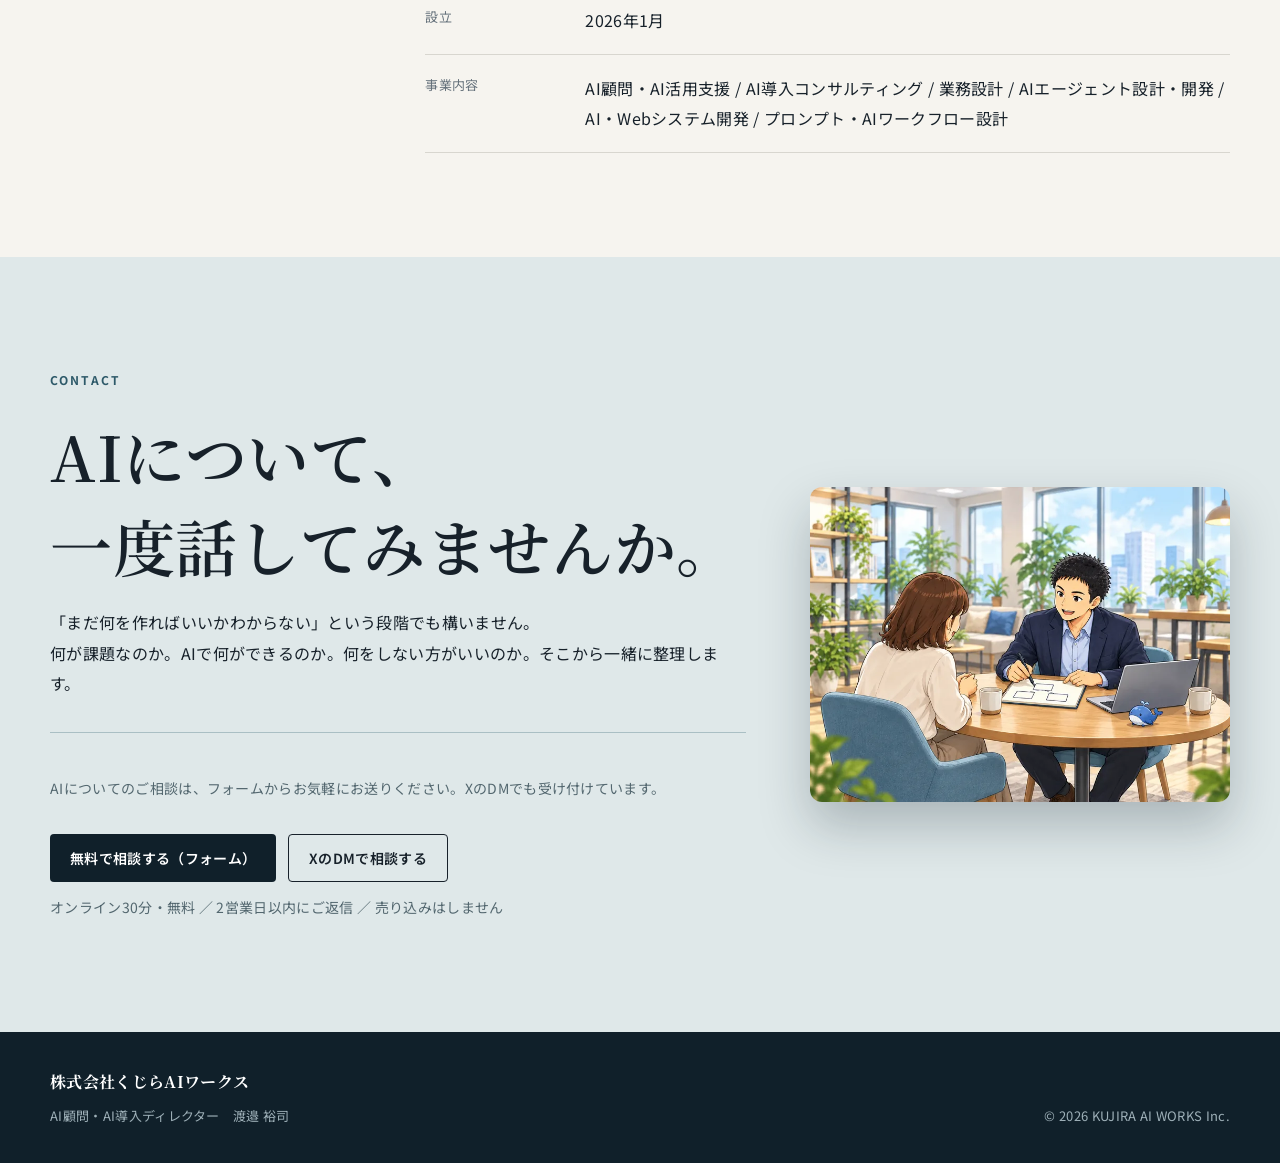
==== commit 458e96d8: "実績カードの写真をカード幅いっぱいに表示（max-width の上書き）・CSS の版番号を更新 Co-Authored-By: Claude Opus 5.5 <noreply@anthropic." ====
--- a/index.html
+++ b/index.html
@@ -21,7 +21,7 @@
   <meta name="twitter:site" content="@YuNabe_ai">
 
   <link rel="icon" href="./favicon.svg" type="image/svg+xml">
-  <link rel="stylesheet" href="./style.css?v=20261027">
+  <link rel="stylesheet" href="./style.css?v=20261027b">
 
   <script type="application/ld+json">
   {
--- a/style.css
+++ b/style.css
@@ -451,6 +451,7 @@
 .case-thumb {
   display: block;
   width: calc(100% + 56px);
+  max-width: none;
   margin: -28px -28px 20px;
   height: auto;
   aspect-ratio: 3 / 2;
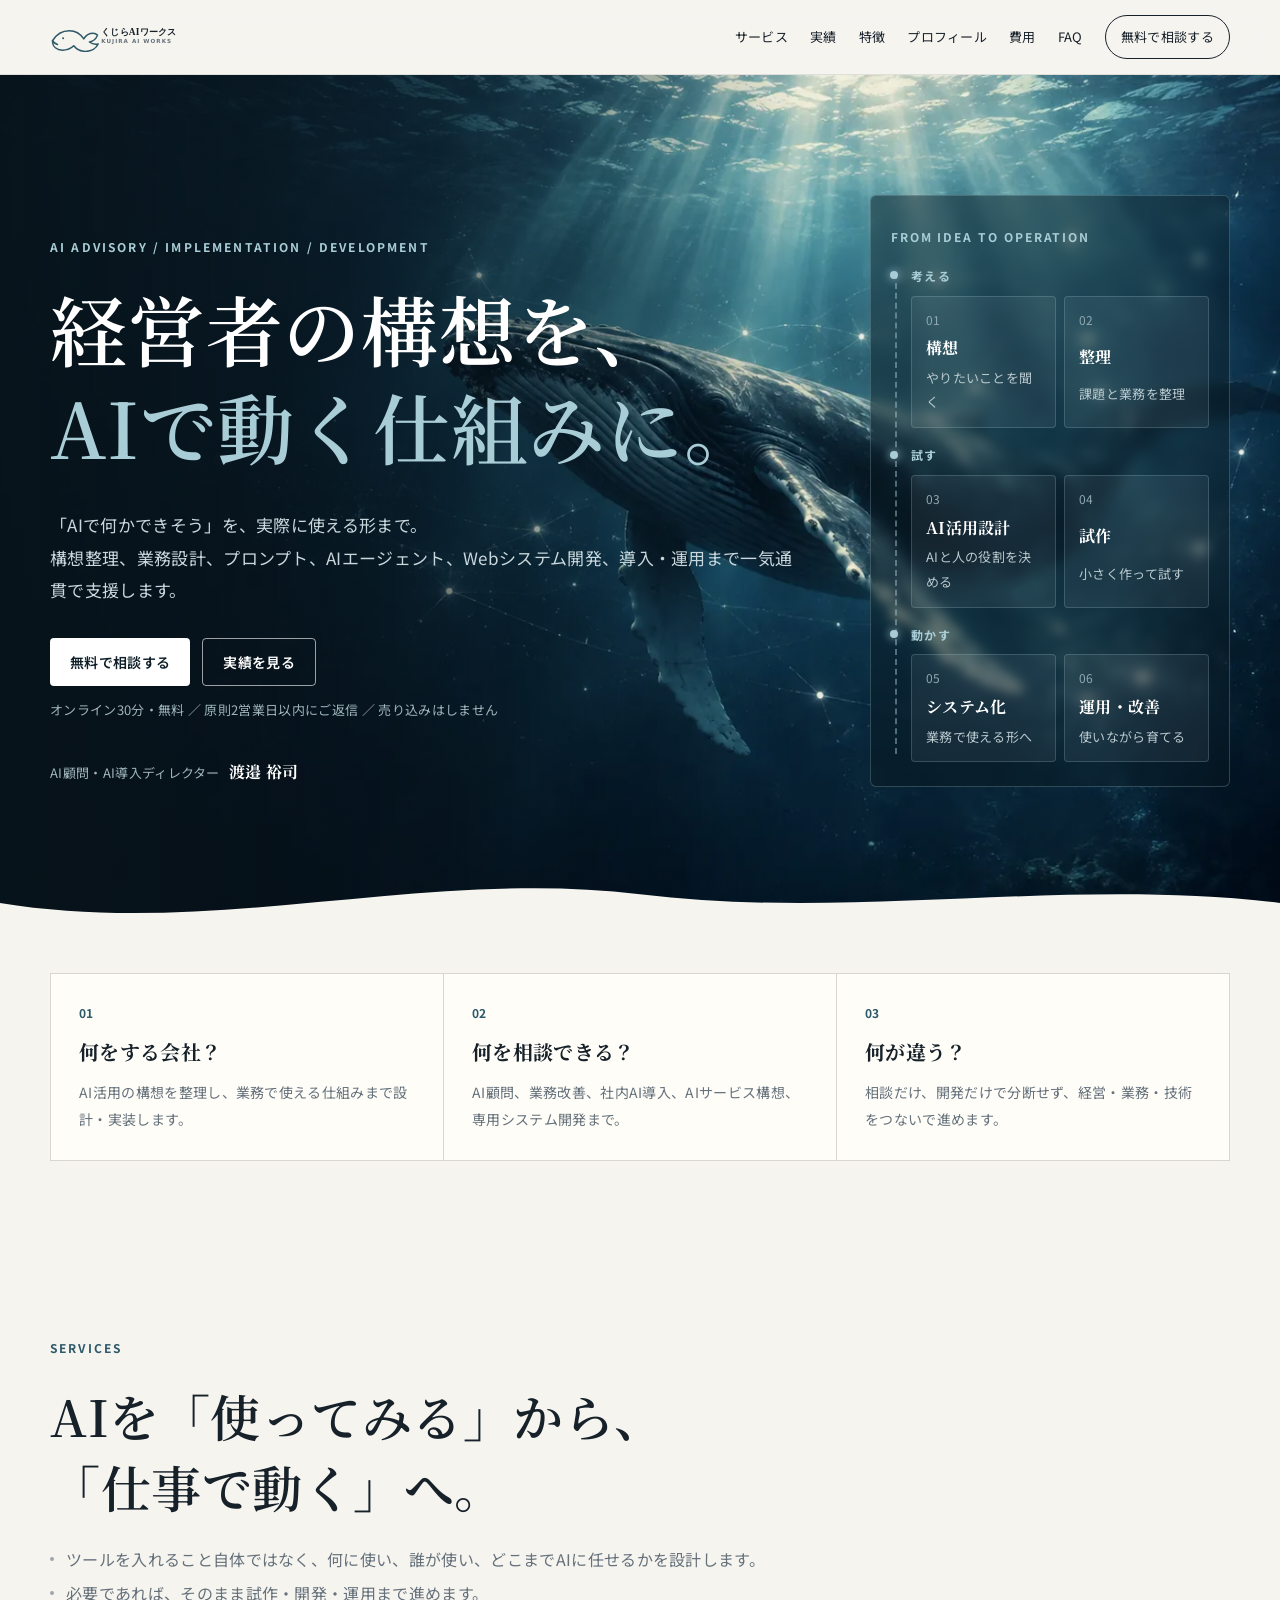
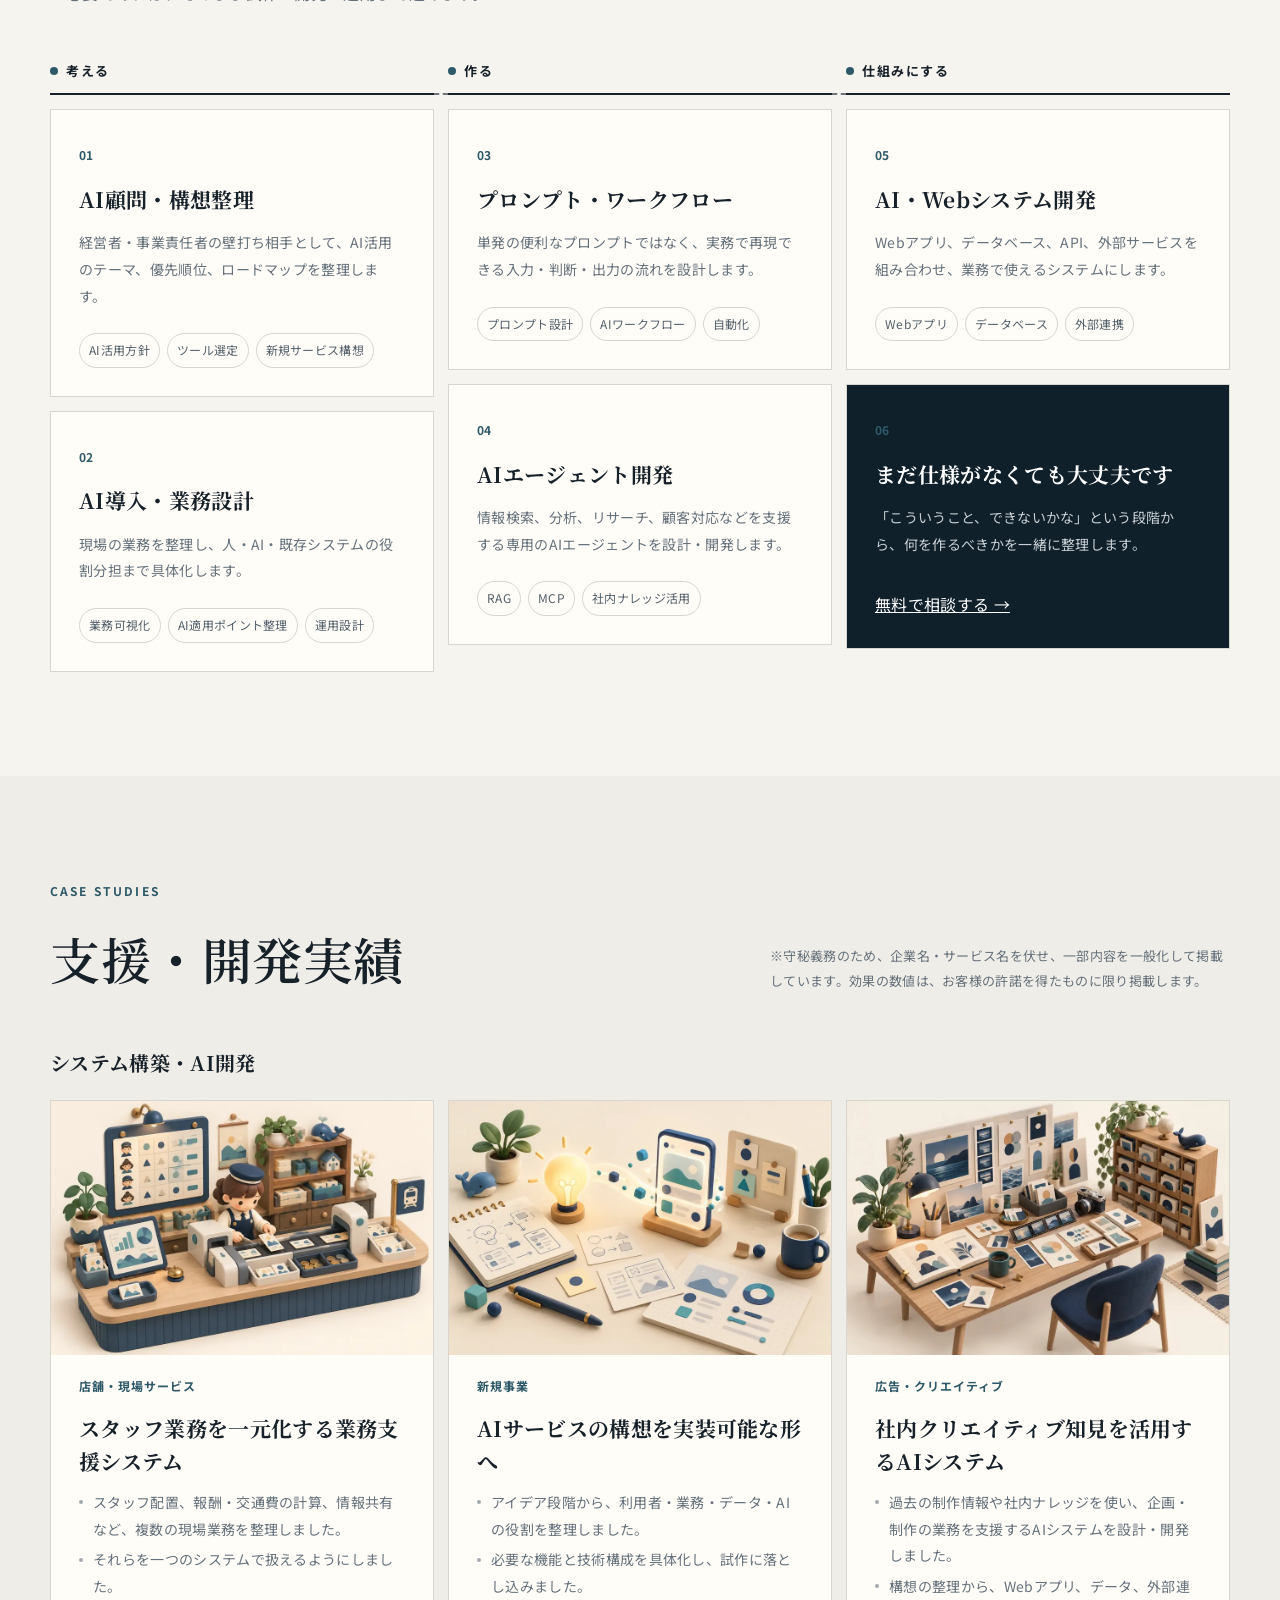
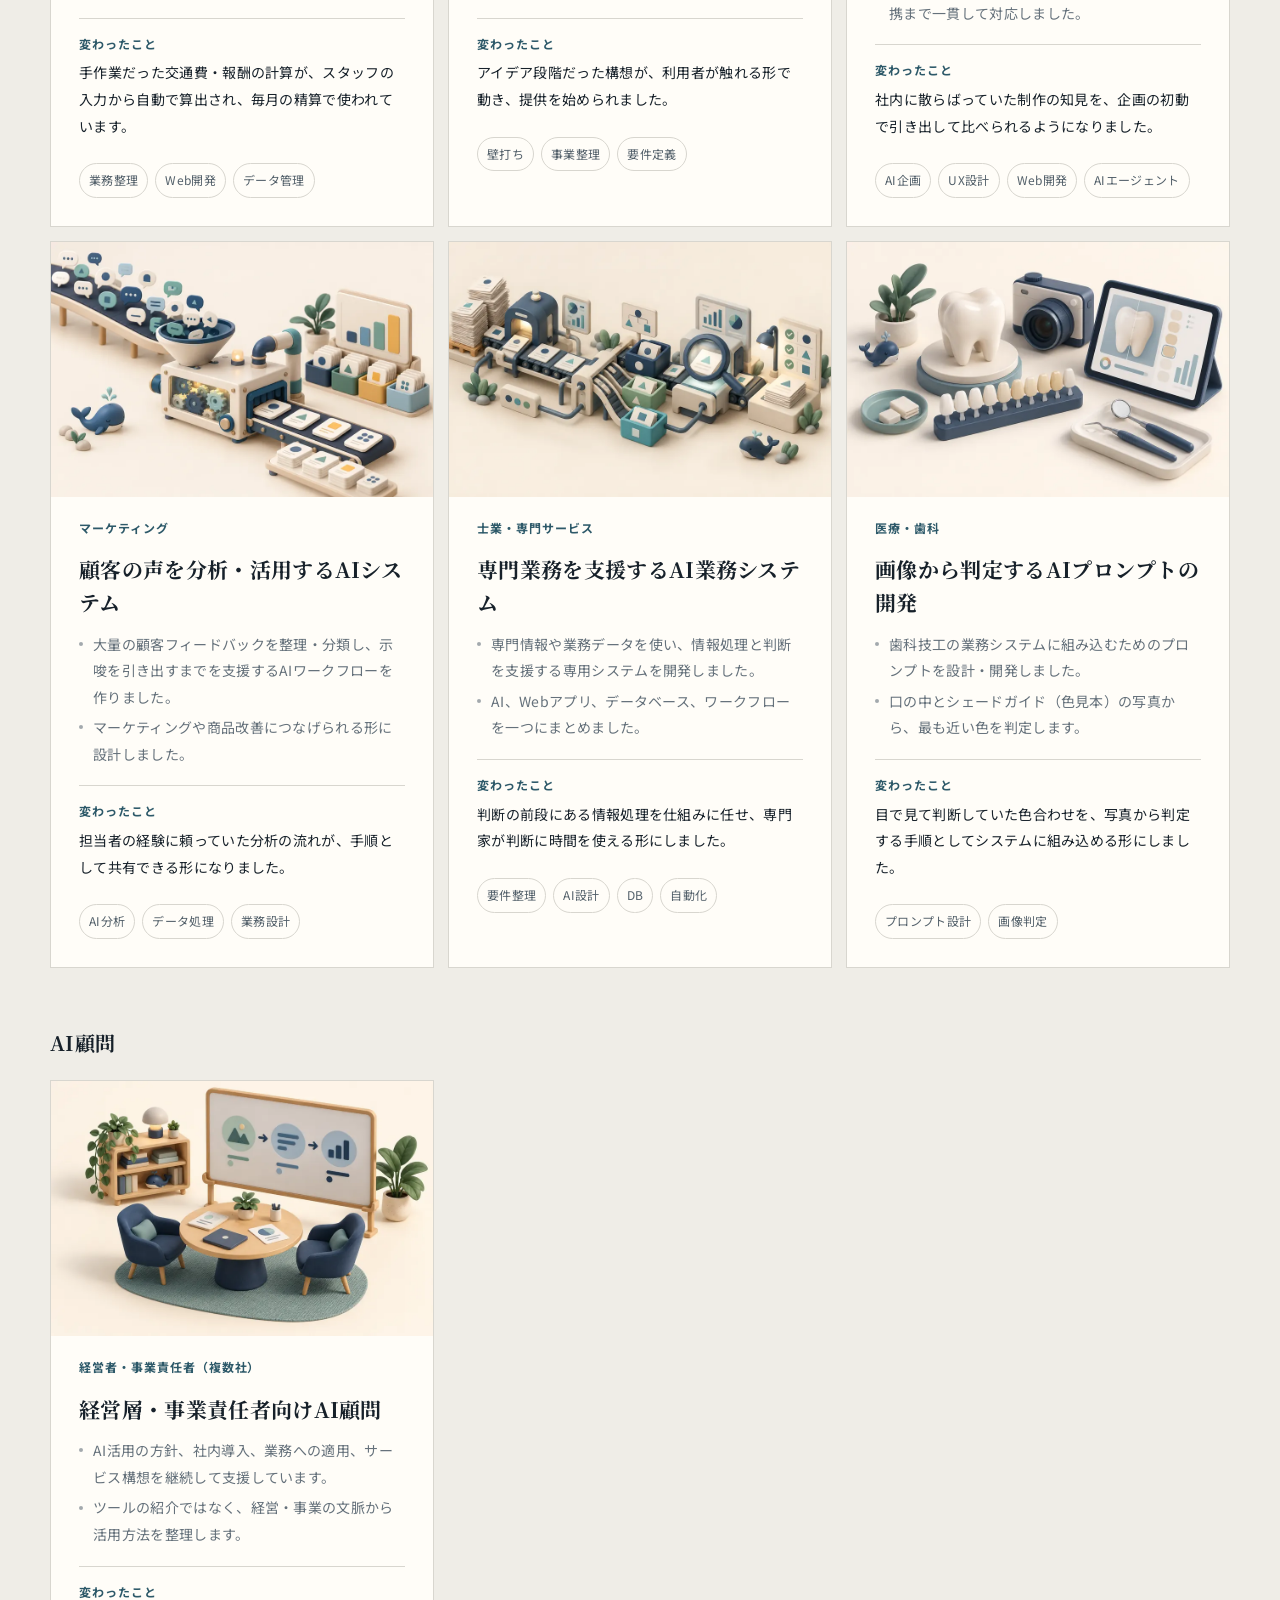
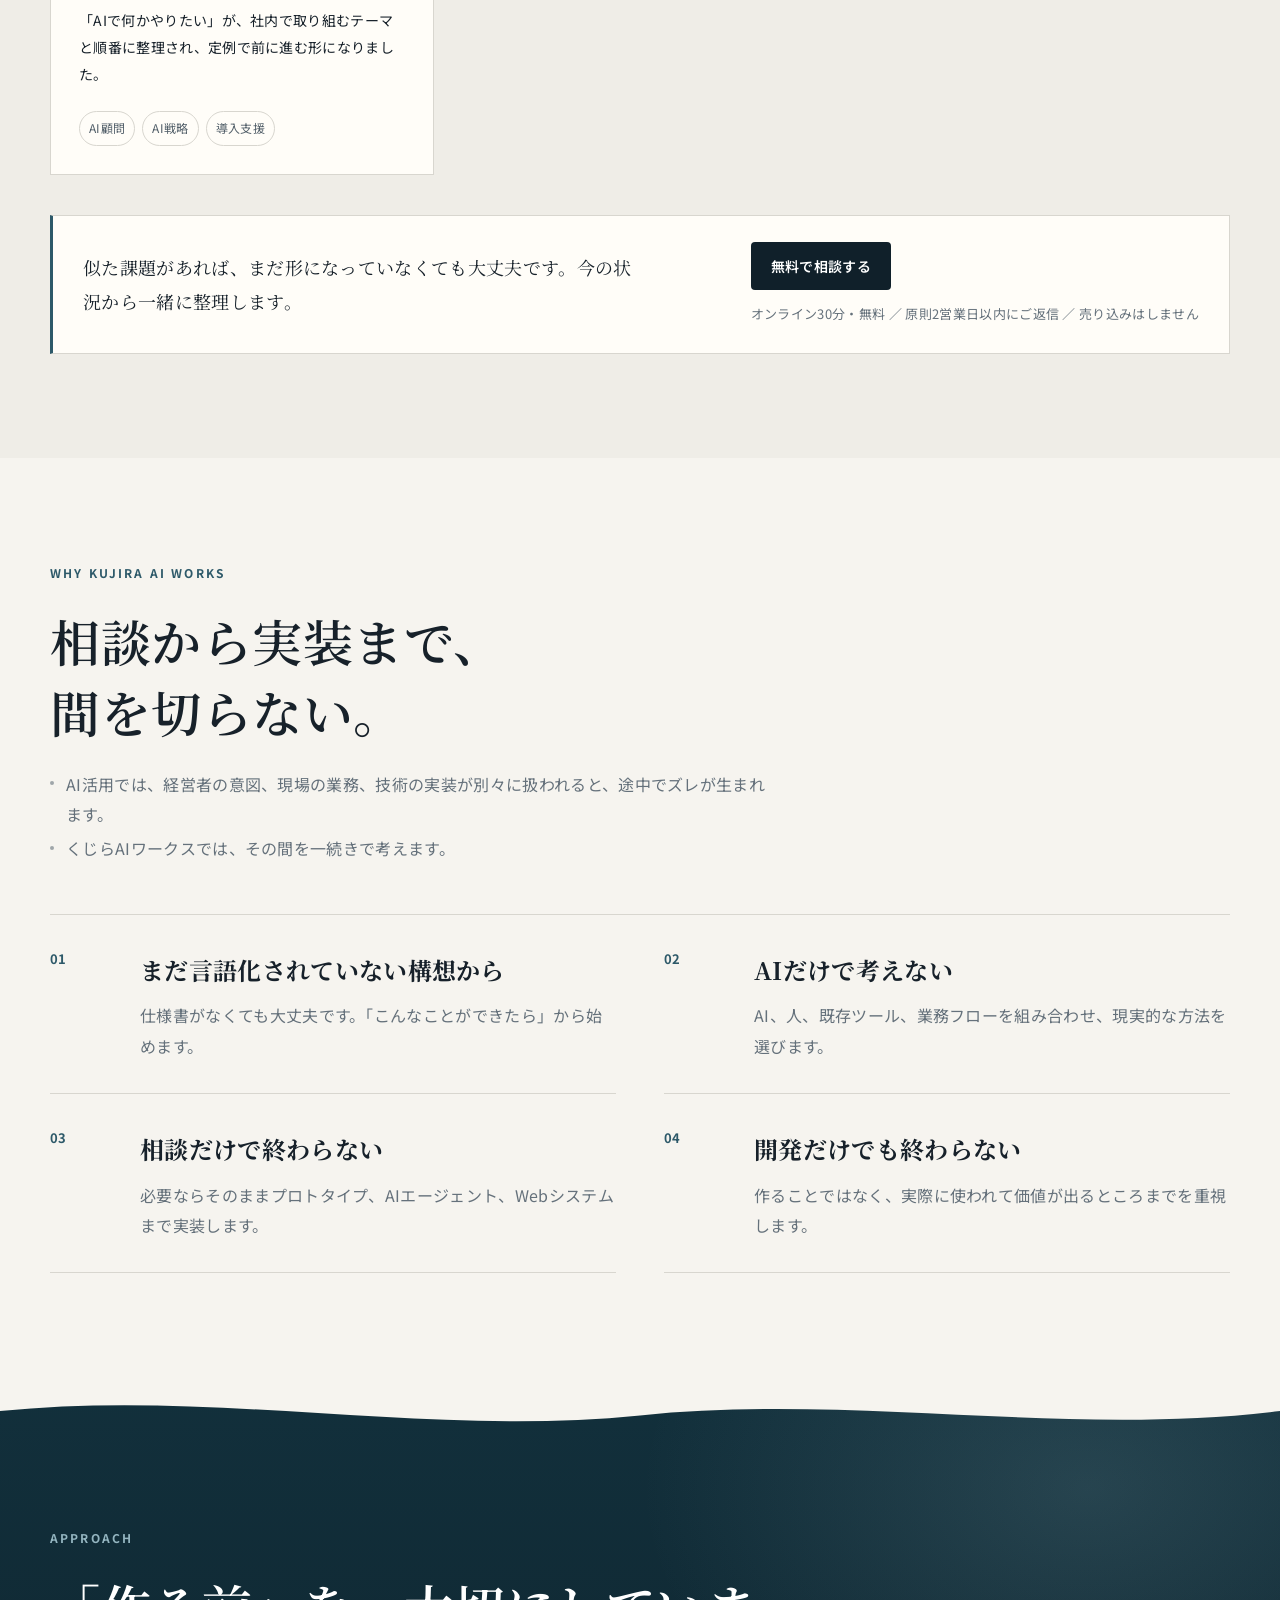
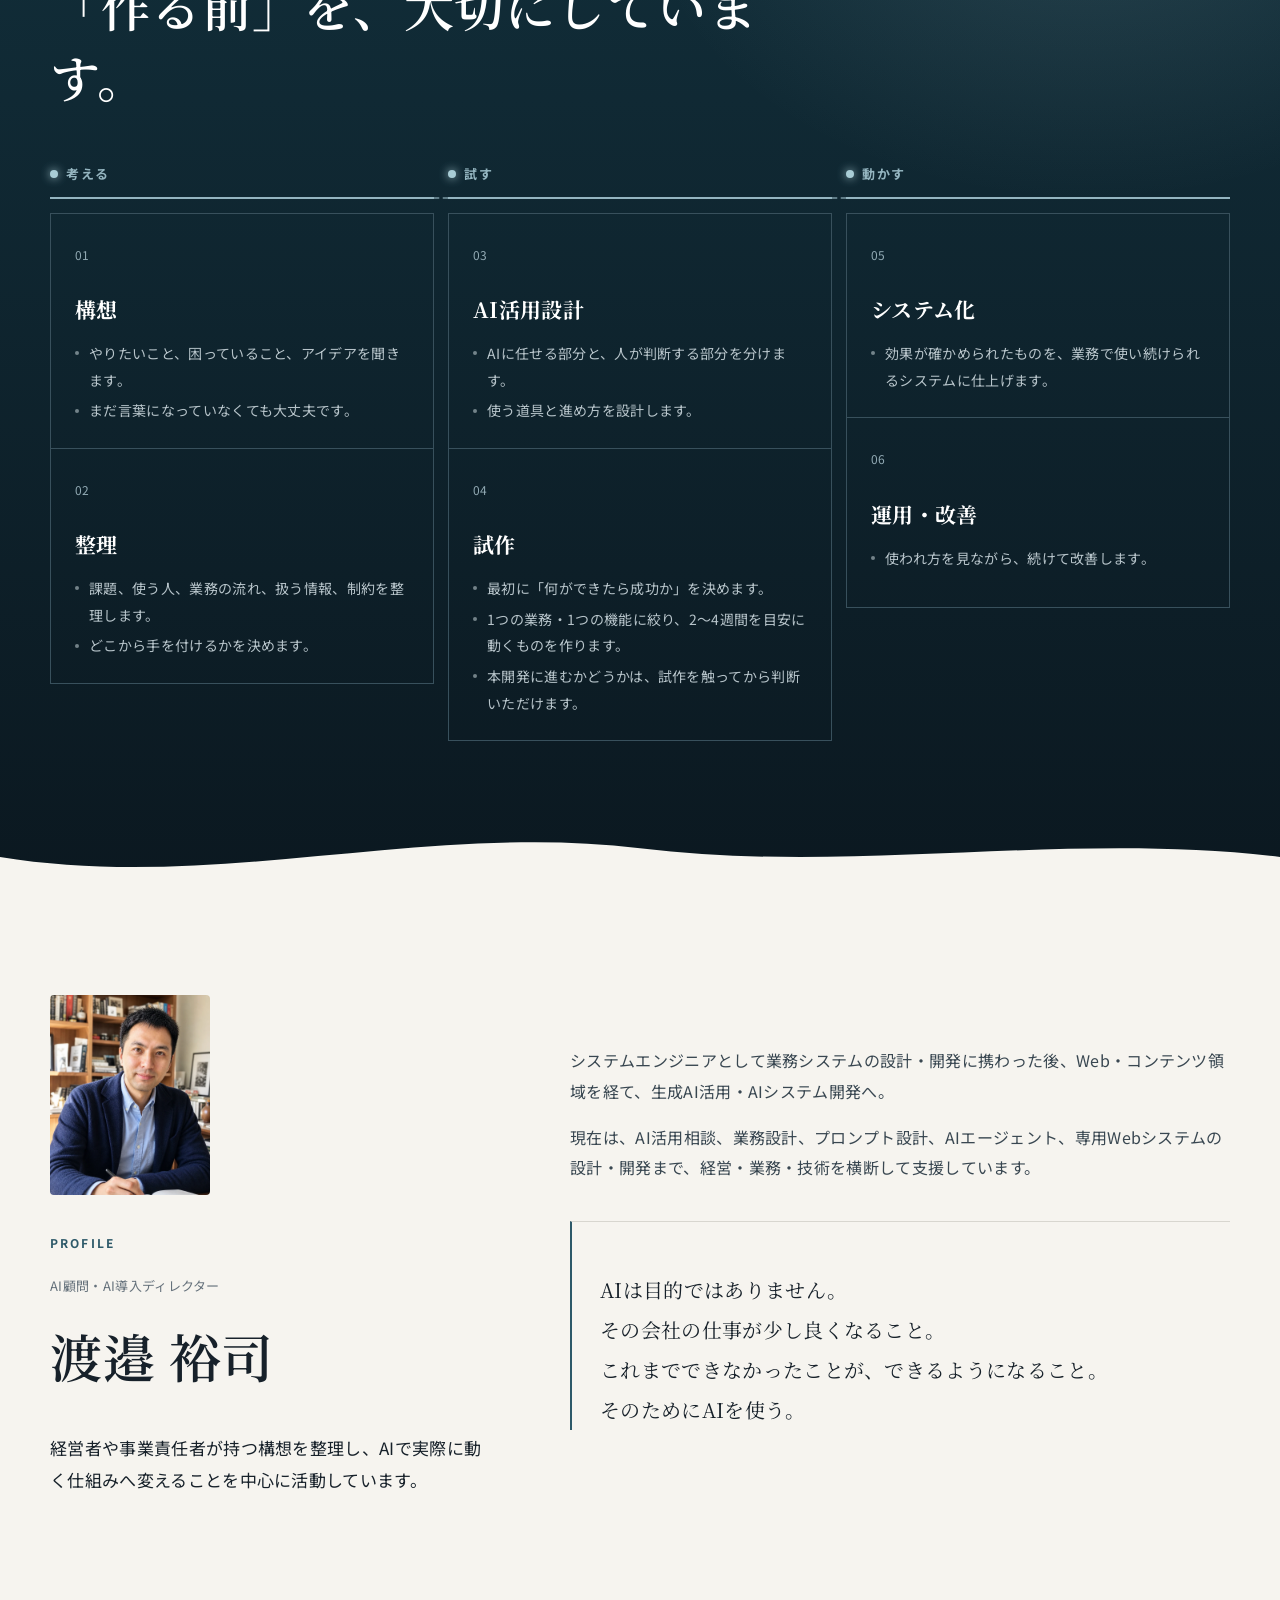
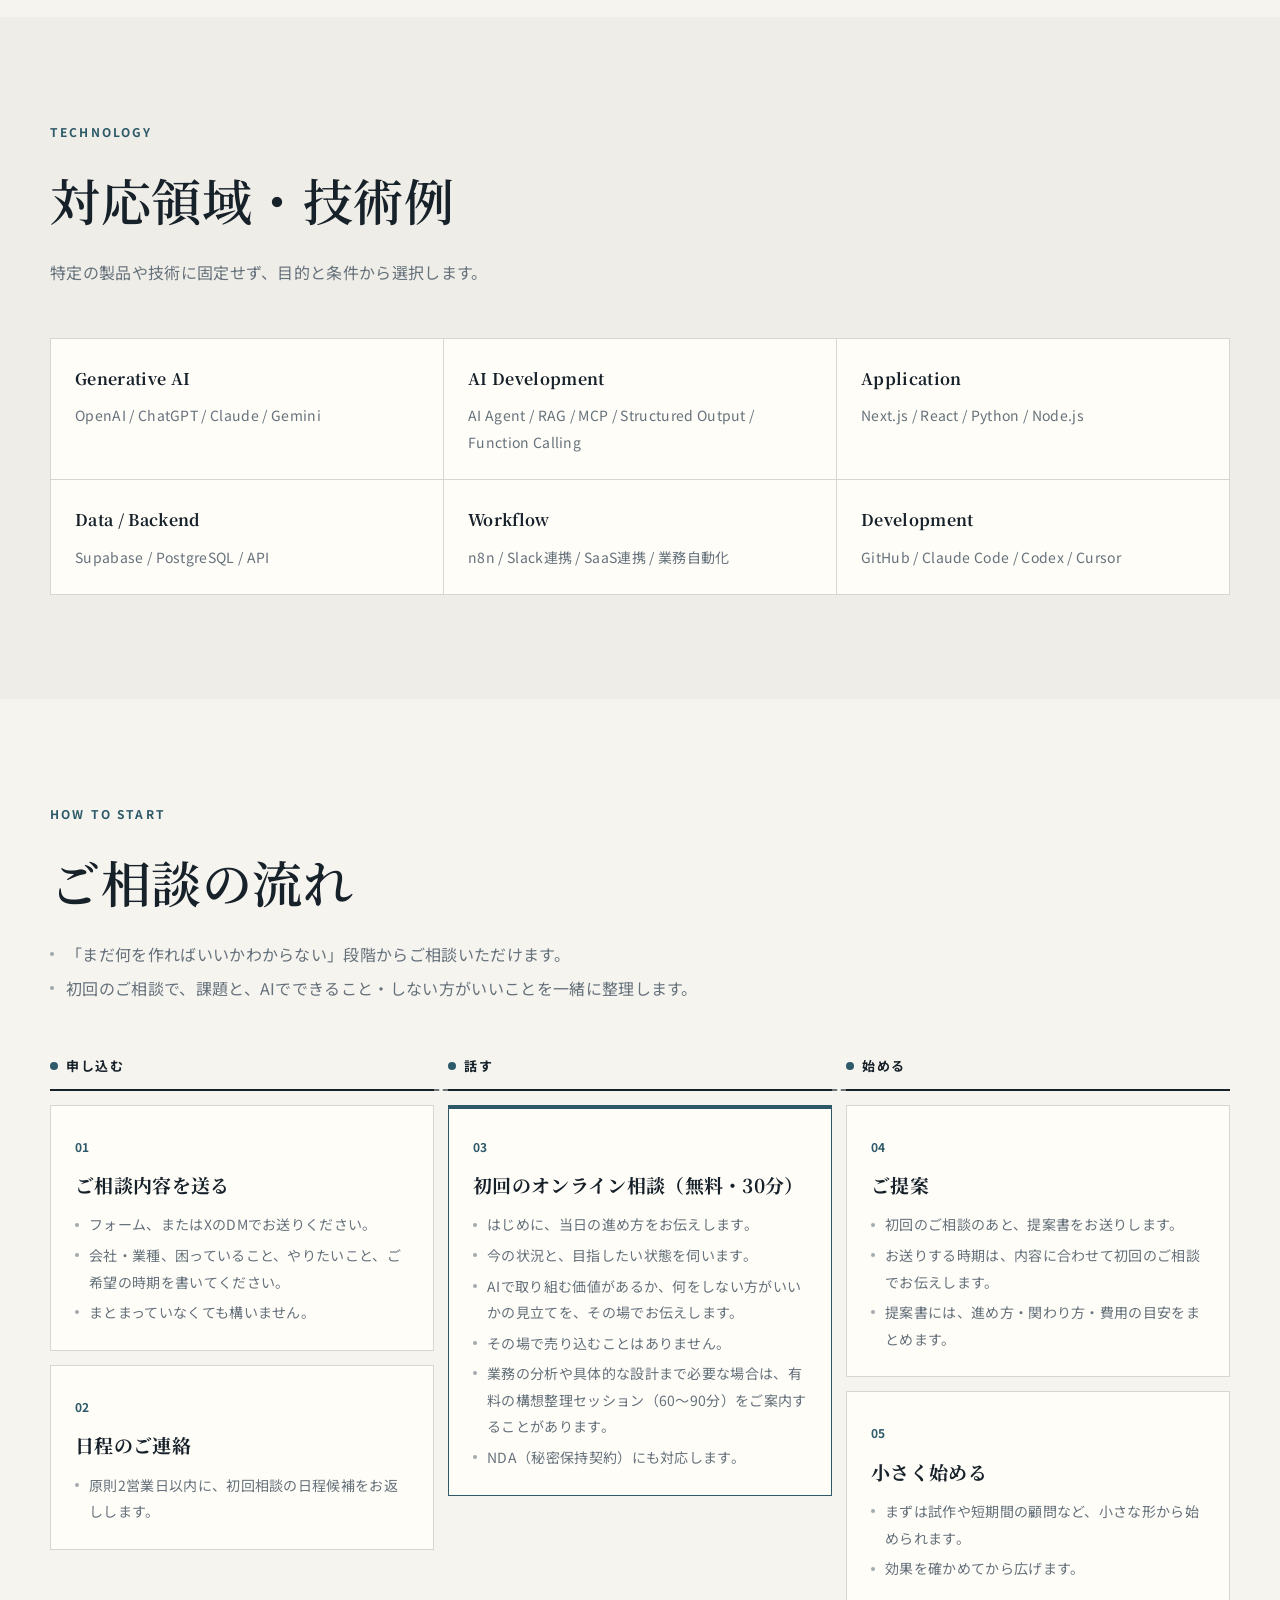
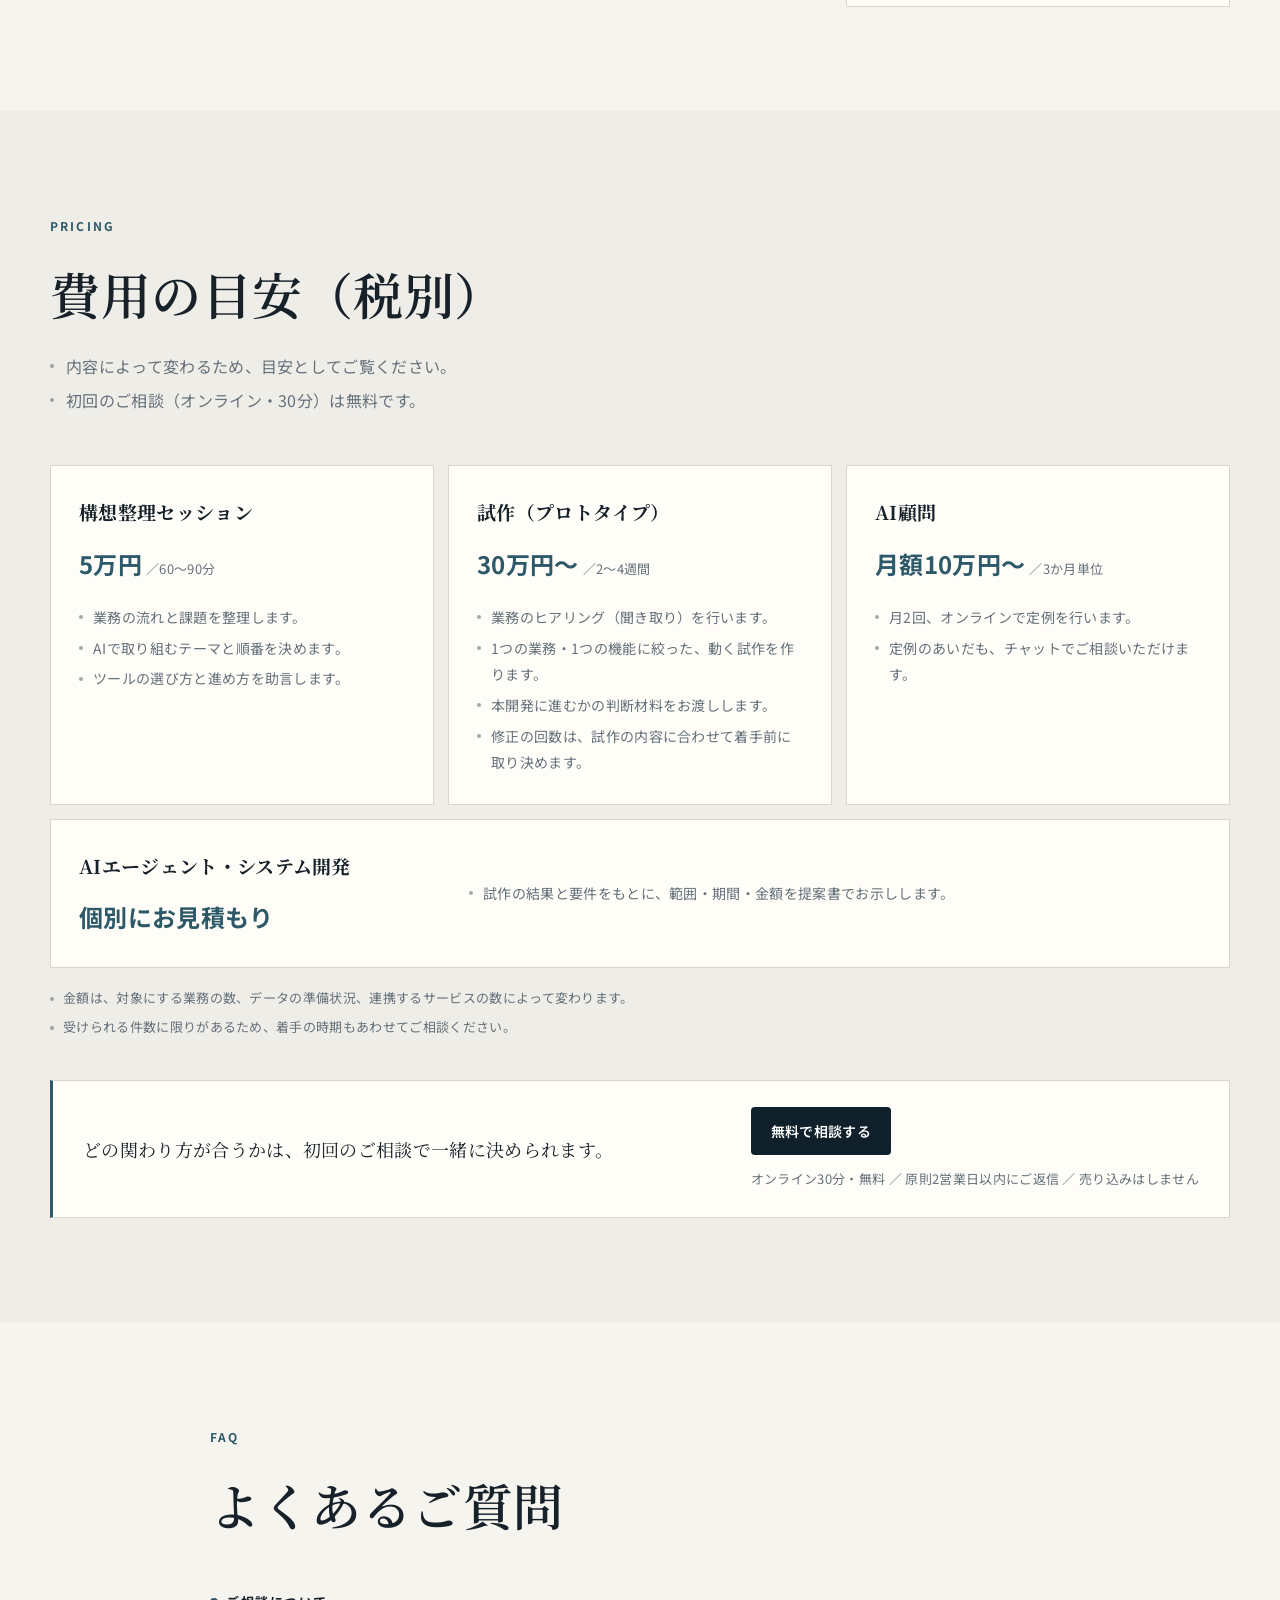
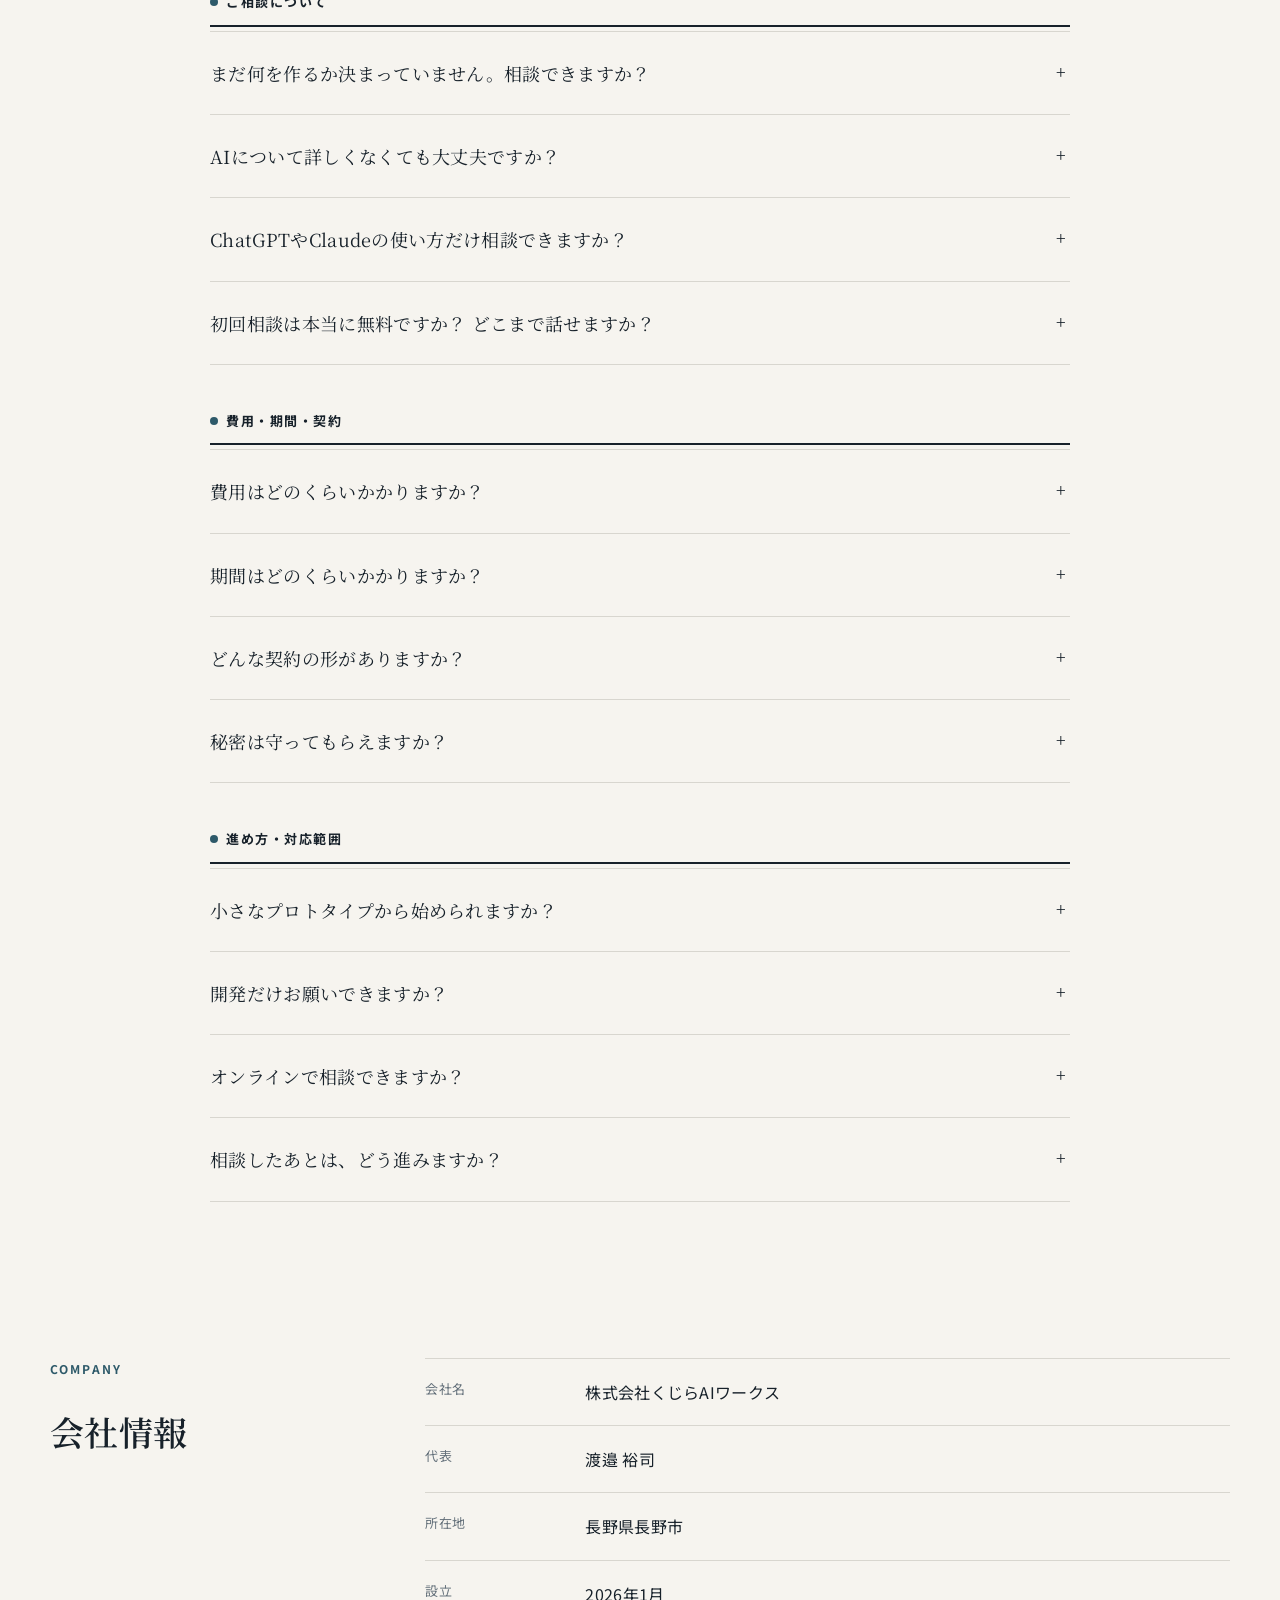
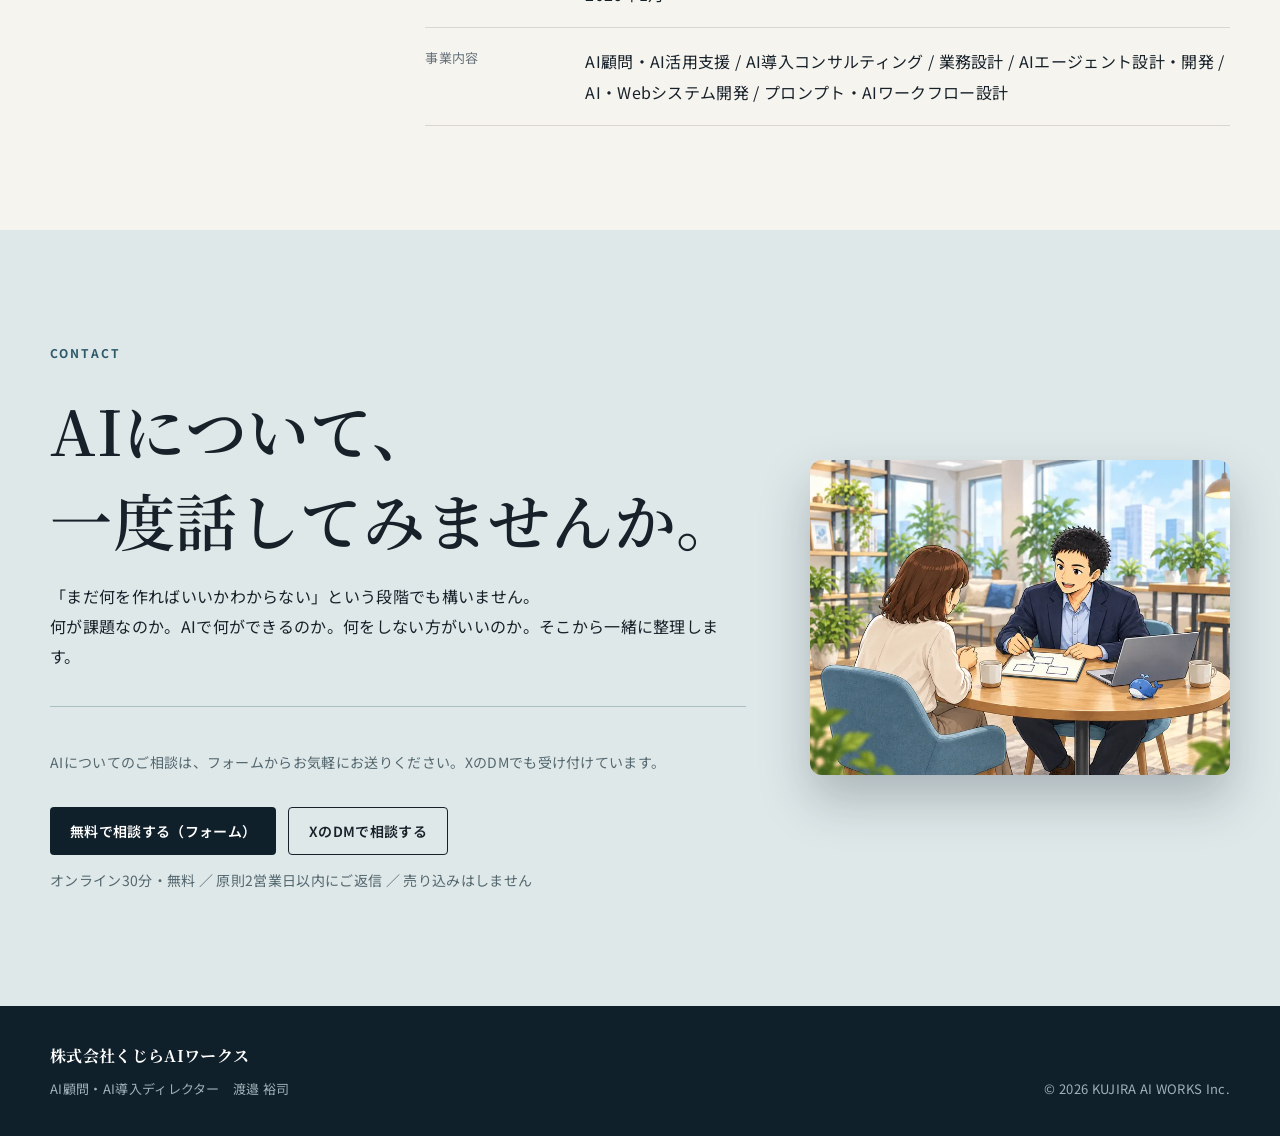
==== commit da578a2a: "提案書の時期は初回相談で伝える形に変更・日程連絡を「原則2営業日以内」に Co-Authored-By: Claude Opus 5.5 <noreply@anthropic.com> Claude-" ====
--- a/index.html
+++ b/index.html
@@ -21,7 +21,7 @@
   <meta name="twitter:site" content="@YuNabe_ai">
 
   <link rel="icon" href="./favicon.svg" type="image/svg+xml">
-  <link rel="stylesheet" href="./style.css?v=20261027b">
+  <link rel="stylesheet" href="./style.css?v=20261027c">
 
   <script type="application/ld+json">
   {
@@ -61,7 +61,7 @@
       {"@type": "Question", "name": "オンラインで相談できますか？", "acceptedAnswer": {"@type": "Answer", "text": "はい。打ち合わせ・支援ともにオンラインで対応できます。"}},
       {"@type": "Question", "name": "初回相談は本当に無料ですか？ どこまで話せますか？", "acceptedAnswer": {"@type": "Answer", "text": "無料です（オンライン・30分）。課題の整理と、AIで取り組む価値があるかの見立てまでお伝えします。業務の分析や具体的な設計が必要な場合は、有料の構想整理セッション（5万円・税別・60〜90分）をご案内します。"}},
       {"@type": "Question", "name": "費用はどのくらいかかりますか？", "acceptedAnswer": {"@type": "Answer", "text": "関わり方ごとの目安を「費用の目安」に載せています。内容によって変わるため、初回のご相談のあとに正式なお見積もりをお出しします。"}},
-      {"@type": "Question", "name": "期間はどのくらいかかりますか？", "acceptedAnswer": {"@type": "Answer", "text": "内容によって変わります。初回のご相談からご提案までは原則1週間以内（内容により2週間ほど）、小さな試作は2〜4週間が目安です。まず小さく試してから広げる進め方をおすすめしています。"}},
+      {"@type": "Question", "name": "期間はどのくらいかかりますか？", "acceptedAnswer": {"@type": "Answer", "text": "内容によって変わります。ご提案までの期間は、初回のご相談で目安をお伝えします。小さな試作は2〜4週間が目安です。まず小さく試してから広げる進め方をおすすめしています。"}},
       {"@type": "Question", "name": "どんな契約の形がありますか？", "acceptedAnswer": {"@type": "Answer", "text": "構想整理セッション、試作、月ごとのAI顧問、システム開発の形があります。組み合わせることもできます。"}},
       {"@type": "Question", "name": "相談したあとは、どう進みますか？", "acceptedAnswer": {"@type": "Answer", "text": "「ご相談の流れ」のとおり、日程のご連絡、初回のオンライン相談、ご提案の順に進みます。ご提案を見てから、進めるかどうかをお決めください。"}},
       {"@type": "Question", "name": "秘密は守ってもらえますか？", "acceptedAnswer": {"@type": "Answer", "text": "ご相談の内容は外部に出しません。NDA（秘密保持契約）にも対応します。"}}
@@ -135,7 +135,7 @@
             <a class="button button-primary" href="#contact">無料で相談する</a>
             <a class="button button-ghost" href="#cases">実績を見る</a>
           </div>
-          <p class="cta-note">オンライン30分・無料 ／ 2営業日以内にご返信 ／ 売り込みはしません</p>
+          <p class="cta-note">オンライン30分・無料 ／ 原則2営業日以内にご返信 ／ 売り込みはしません</p>
           <p class="hero-person">AI顧問・AI導入ディレクター <strong>渡邉 裕司</strong></p>
         </div>
 
@@ -335,7 +335,7 @@
           <p>似た課題があれば、まだ形になっていなくても大丈夫です。今の状況から一緒に整理します。</p>
           <div>
             <a class="button button-primary" href="#contact">無料で相談する</a>
-            <p class="cta-note">オンライン30分・無料 ／ 2営業日以内にご返信 ／ 売り込みはしません</p>
+            <p class="cta-note">オンライン30分・無料 ／ 原則2営業日以内にご返信 ／ 売り込みはしません</p>
           </div>
         </div>
       </div>
@@ -457,7 +457,7 @@
           <div class="cat-col">
             <p class="cat-label">申し込む</p>
             <article class="step-card"><span>01</span><h3>ご相談内容を送る</h3><ul class="bullets"><li>フォーム、またはXのDMでお送りください。</li><li>会社・業種、困っていること、やりたいこと、ご希望の時期を書いてください。</li><li>まとまっていなくても構いません。</li></ul></article>
-            <article class="step-card"><span>02</span><h3>日程のご連絡</h3><ul class="bullets"><li>2営業日以内に、初回相談の日程候補をお返しします。</li></ul></article>
+            <article class="step-card"><span>02</span><h3>日程のご連絡</h3><ul class="bullets"><li>原則2営業日以内に、初回相談の日程候補をお返しします。</li></ul></article>
           </div>
           <div class="cat-col">
             <p class="cat-label">話す</p>
@@ -465,7 +465,7 @@
           </div>
           <div class="cat-col">
             <p class="cat-label">始める</p>
-            <article class="step-card"><span>04</span><h3>ご提案</h3><ul class="bullets"><li>初回相談から原則1週間以内に、提案書をお送りします。</li><li>業務の整理や資料の確認が必要な場合は、2週間ほどいただきます。</li><li>提案書には、進め方・関わり方・費用の目安をまとめます。</li></ul></article>
+            <article class="step-card"><span>04</span><h3>ご提案</h3><ul class="bullets"><li>初回のご相談のあと、提案書をお送りします。</li><li>お送りする時期は、内容に合わせて初回のご相談でお伝えします。</li><li>提案書には、進め方・関わり方・費用の目安をまとめます。</li></ul></article>
             <article class="step-card"><span>05</span><h3>小さく始める</h3><ul class="bullets"><li>まずは試作や短期間の顧問など、小さな形から始められます。</li><li>効果を確かめてから広げます。</li></ul></article>
           </div>
         </div>
@@ -516,7 +516,7 @@
           <p>どの関わり方が合うかは、初回のご相談で一緒に決められます。</p>
           <div>
             <a class="button button-primary" href="#contact">無料で相談する</a>
-            <p class="cta-note">オンライン30分・無料 ／ 2営業日以内にご返信 ／ 売り込みはしません</p>
+            <p class="cta-note">オンライン30分・無料 ／ 原則2営業日以内にご返信 ／ 売り込みはしません</p>
           </div>
         </div>
       </div>
@@ -560,7 +560,7 @@
               </details>
               <details>
               <summary>期間はどのくらいかかりますか？</summary>
-              <ul class="bullets"><li>初回のご相談からご提案までは、原則1週間以内です（内容により2週間ほど）。</li><li>小さな試作は、2〜4週間が目安です。</li><li>まず小さく試してから広げる進め方をおすすめしています。</li></ul>
+              <ul class="bullets"><li>ご提案までの期間は内容によって変わるため、初回のご相談で目安をお伝えします。</li><li>小さな試作は、2〜4週間が目安です。</li><li>まず小さく試してから広げる進め方をおすすめしています。</li></ul>
               </details>
               <details>
               <summary>どんな契約の形がありますか？</summary>
@@ -631,7 +631,7 @@
               <a class="button button-primary" href="https://forms.gle/tMsSApwWJD9jxgiY7" target="_blank" rel="noopener">無料で相談する（フォーム）</a>
               <a class="button button-ghost" href="https://x.com/YuNabe_ai" target="_blank" rel="noopener">XのDMで相談する</a>
             </div>
-            <p class="cta-note">オンライン30分・無料 ／ 2営業日以内にご返信 ／ 売り込みはしません</p>
+            <p class="cta-note">オンライン30分・無料 ／ 原則2営業日以内にご返信 ／ 売り込みはしません</p>
           </div>
         </div>
         <figure class="contact-avatar">
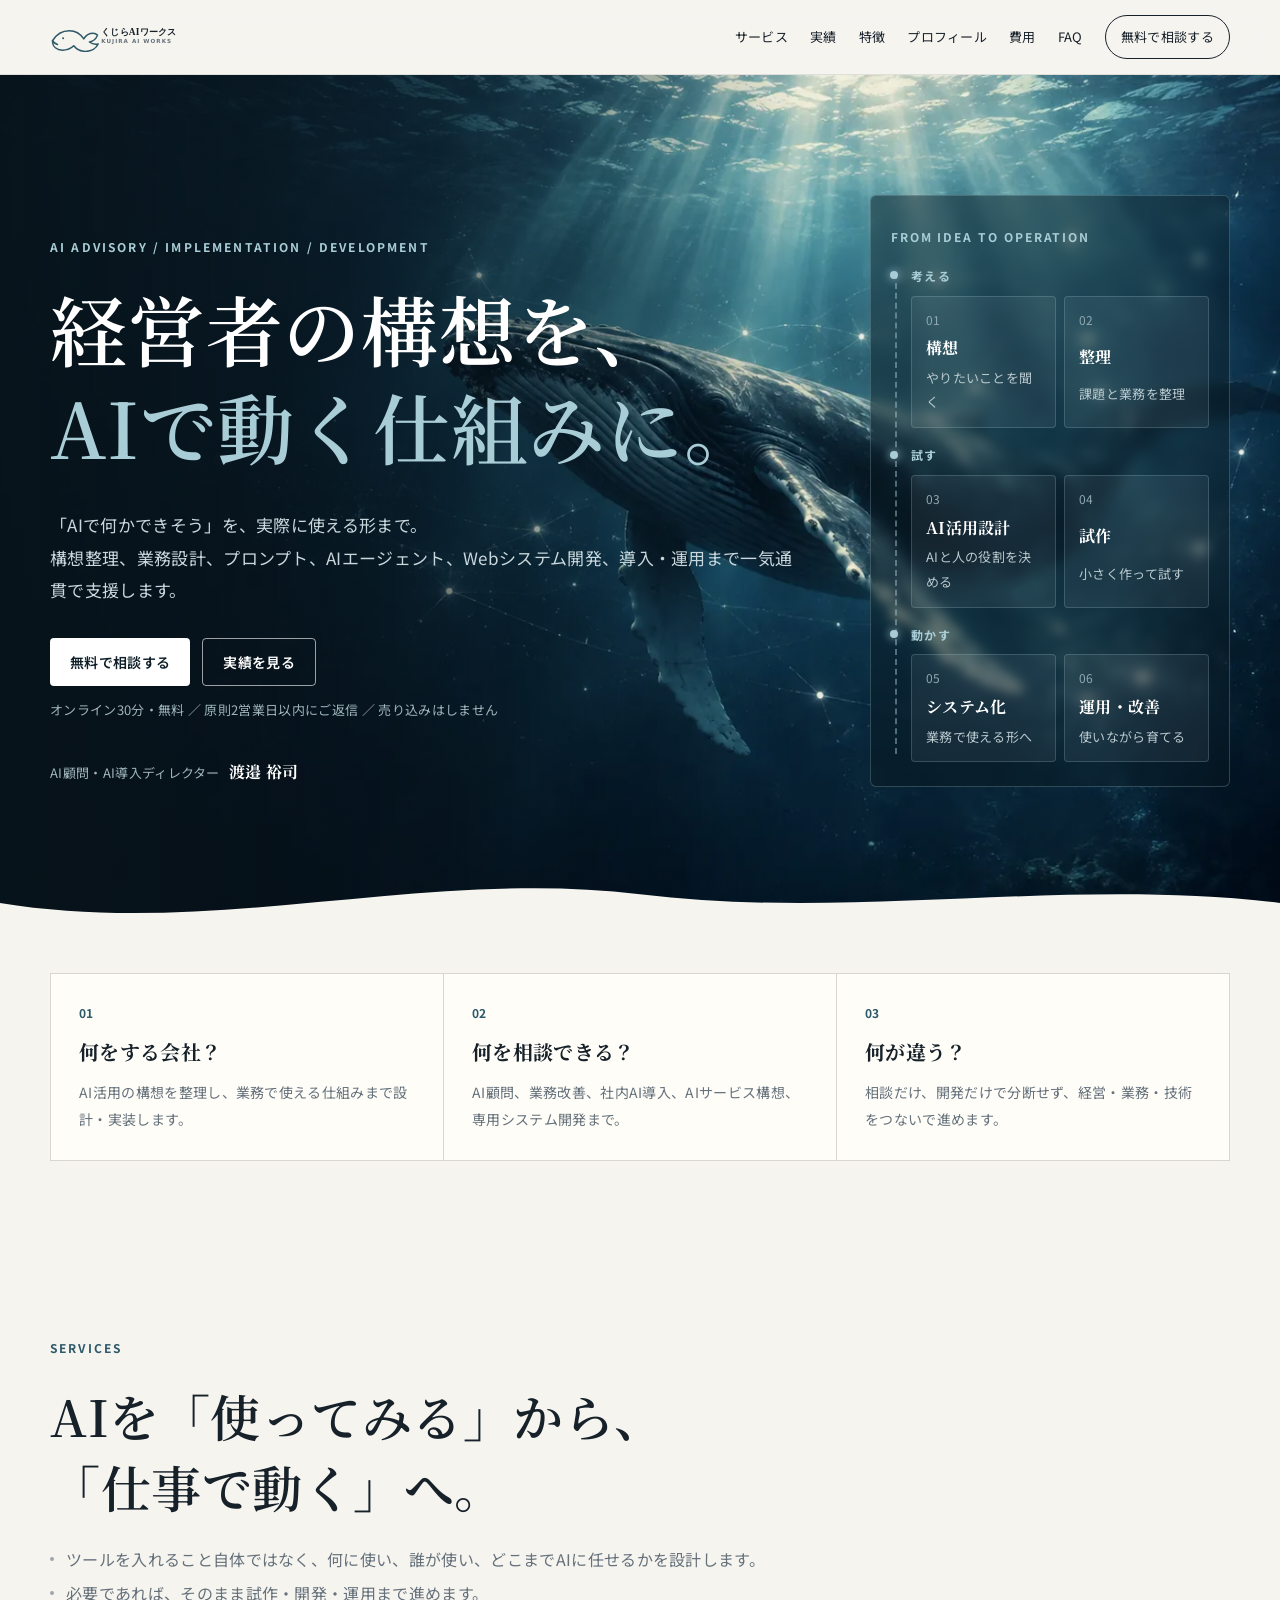
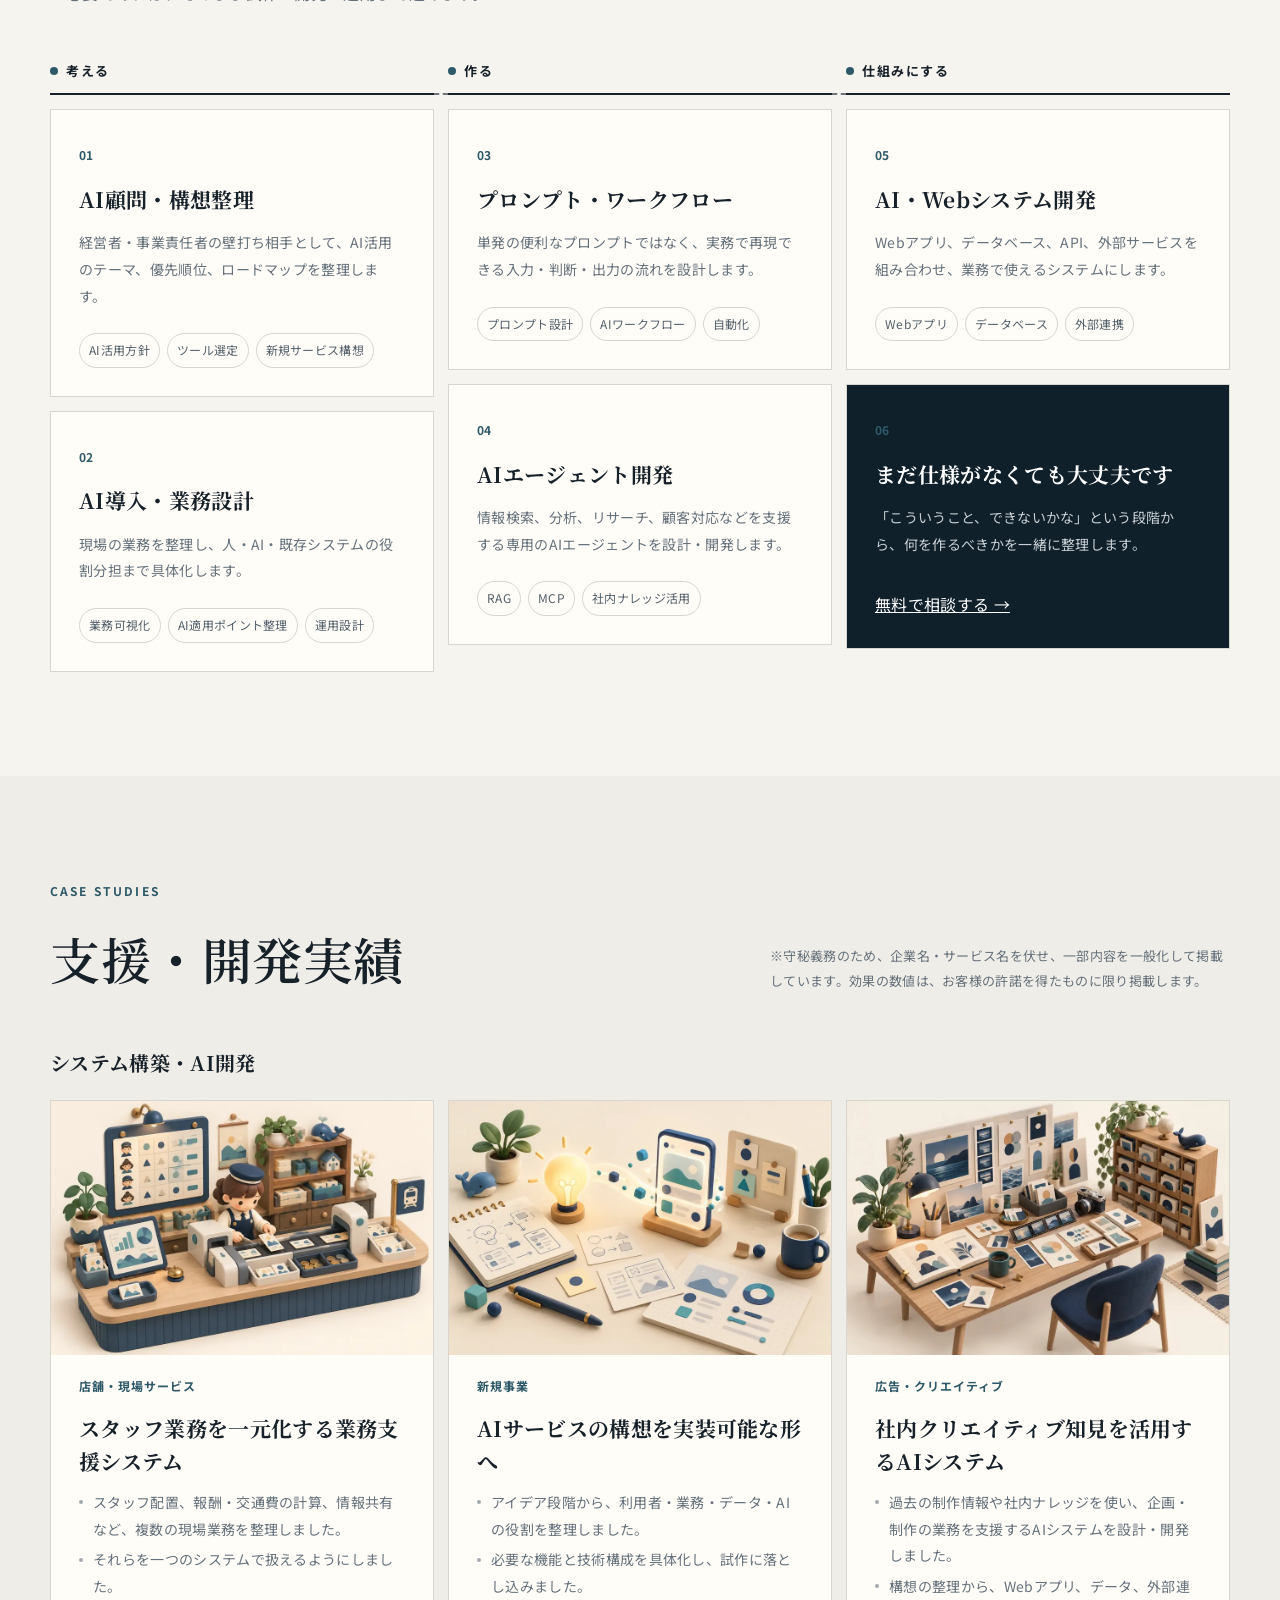
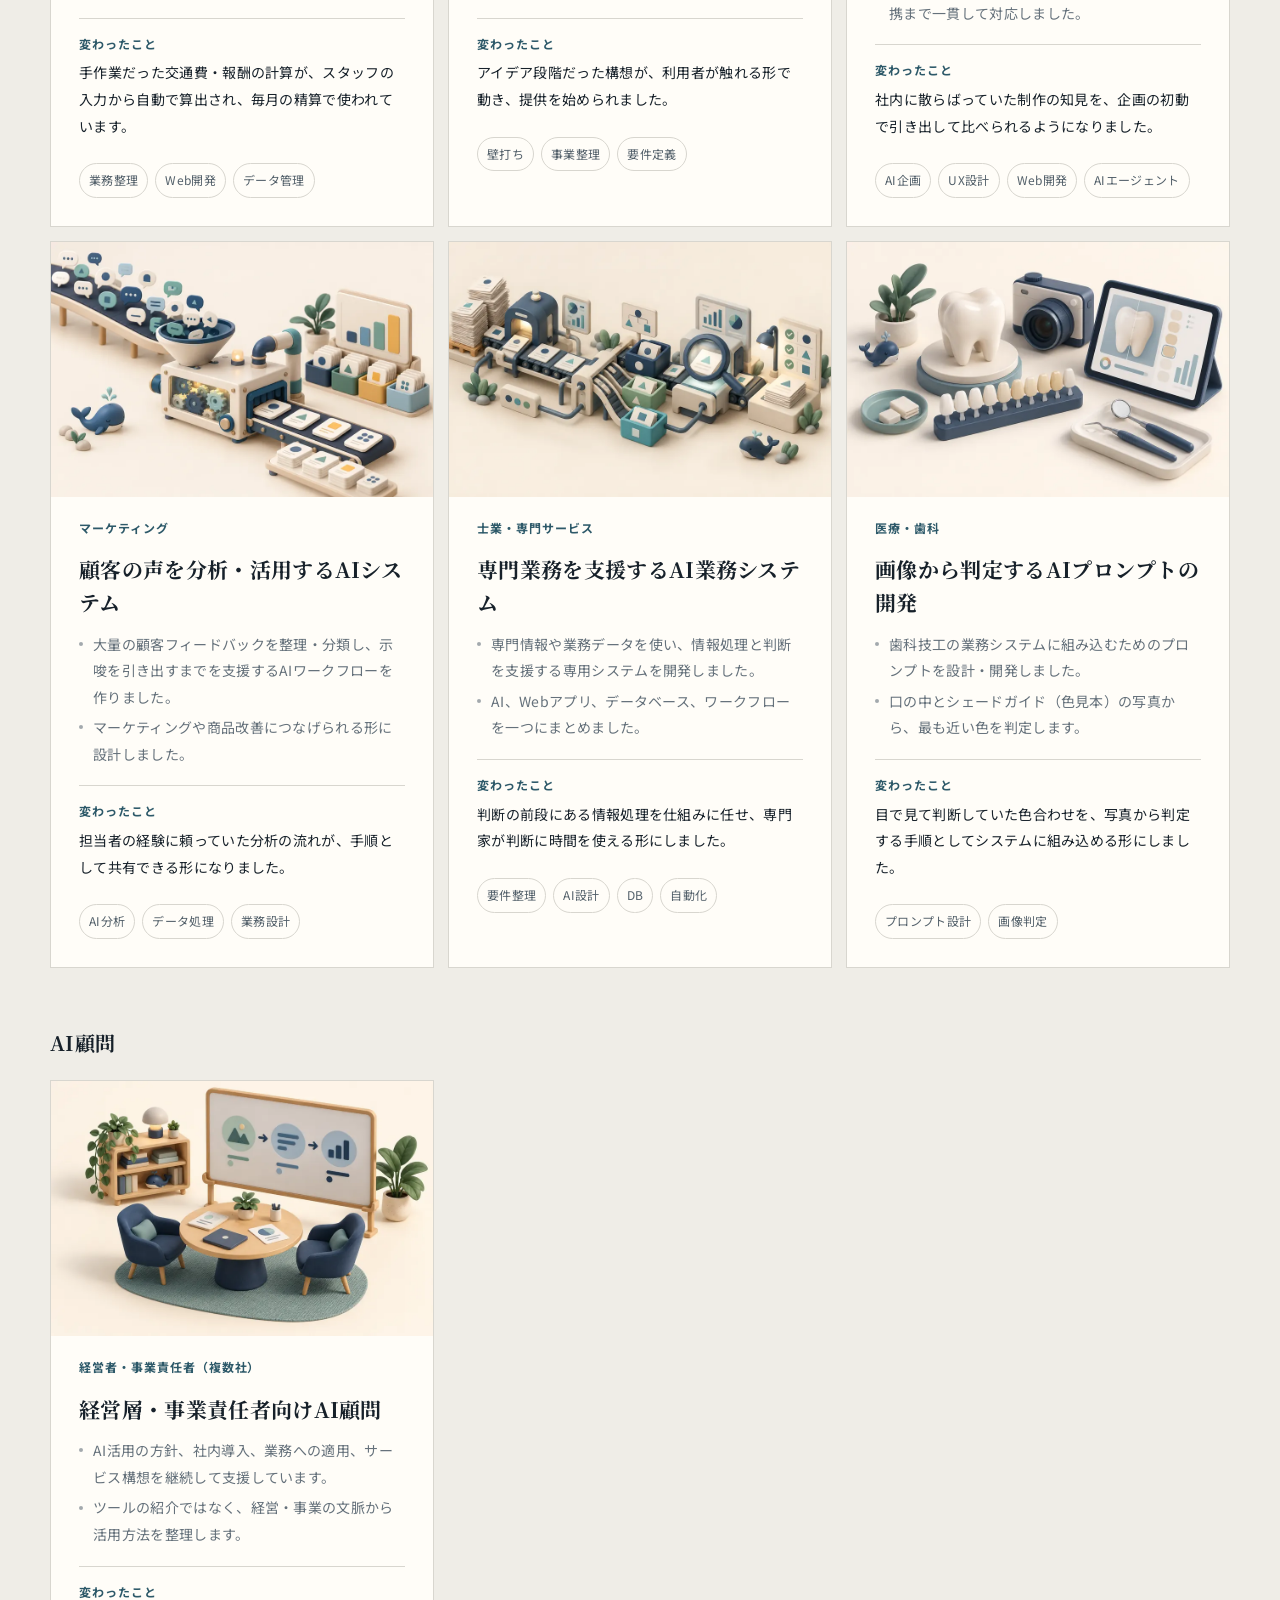
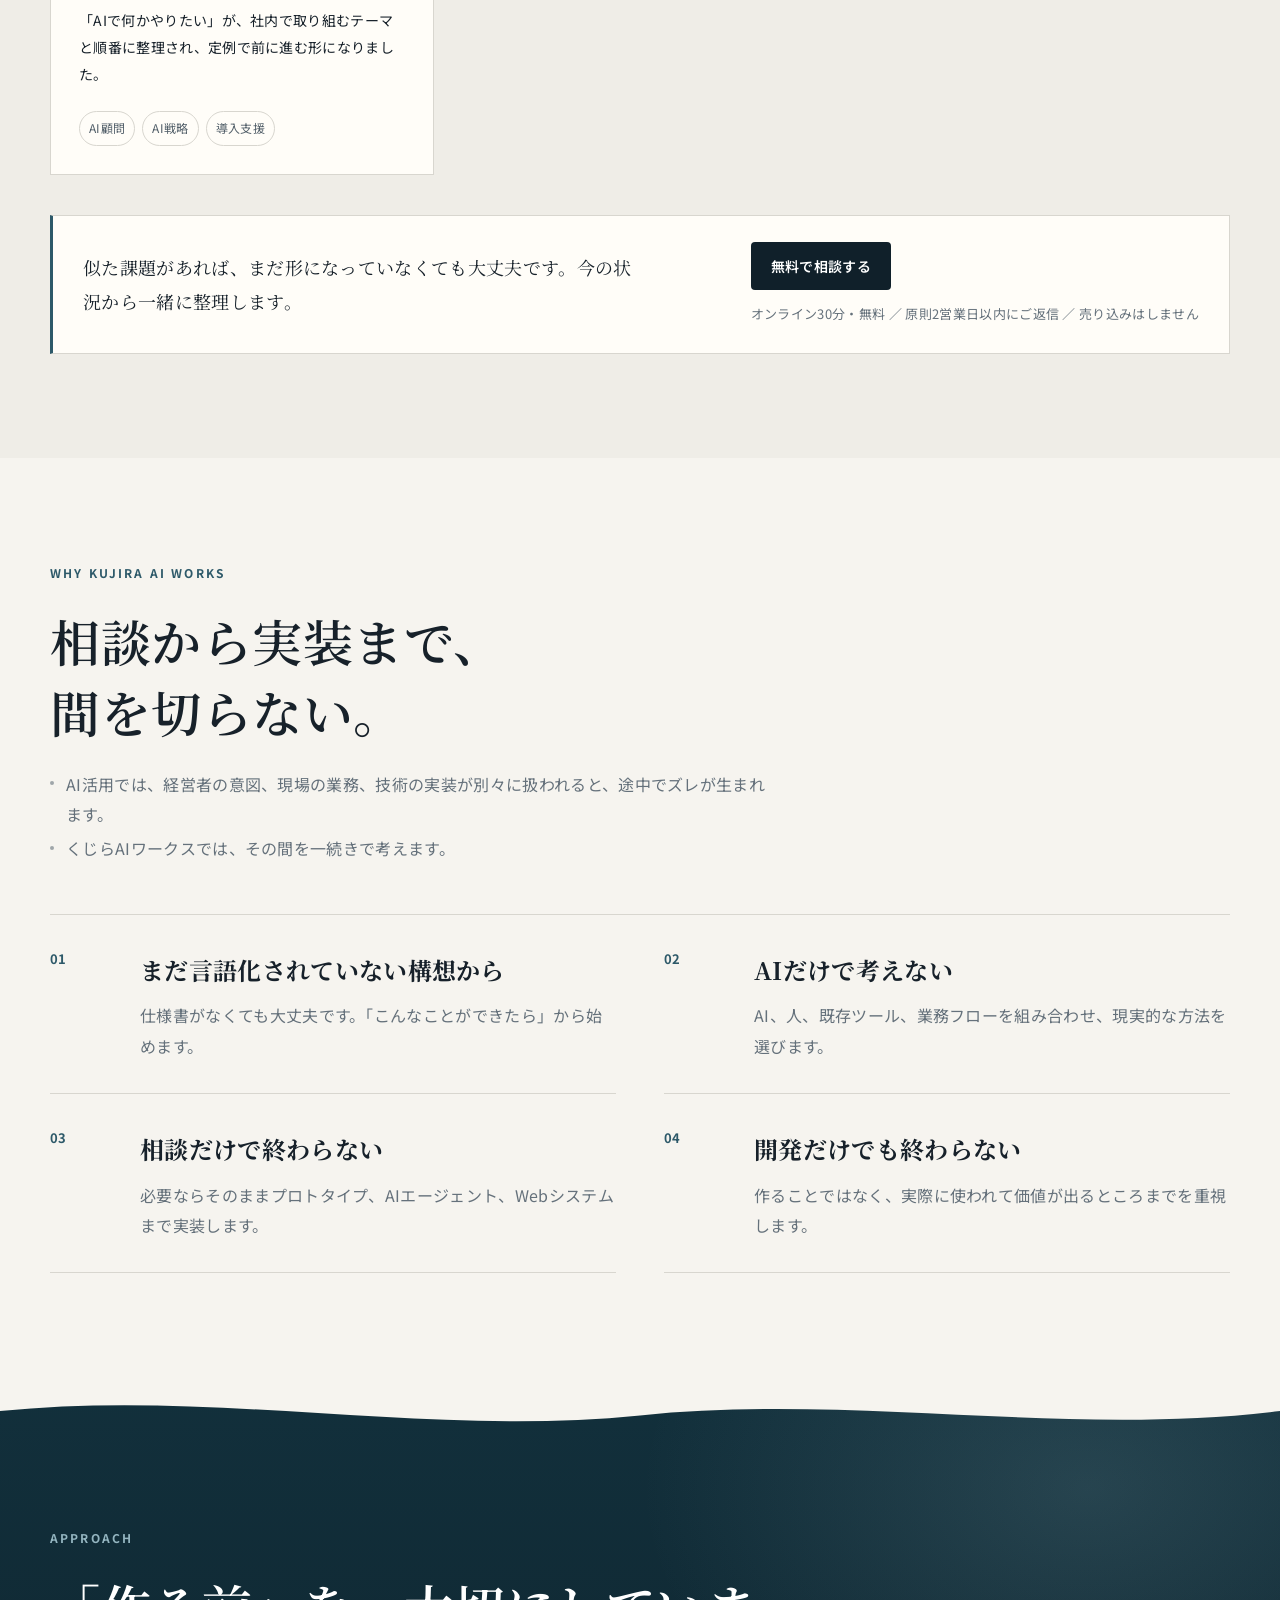
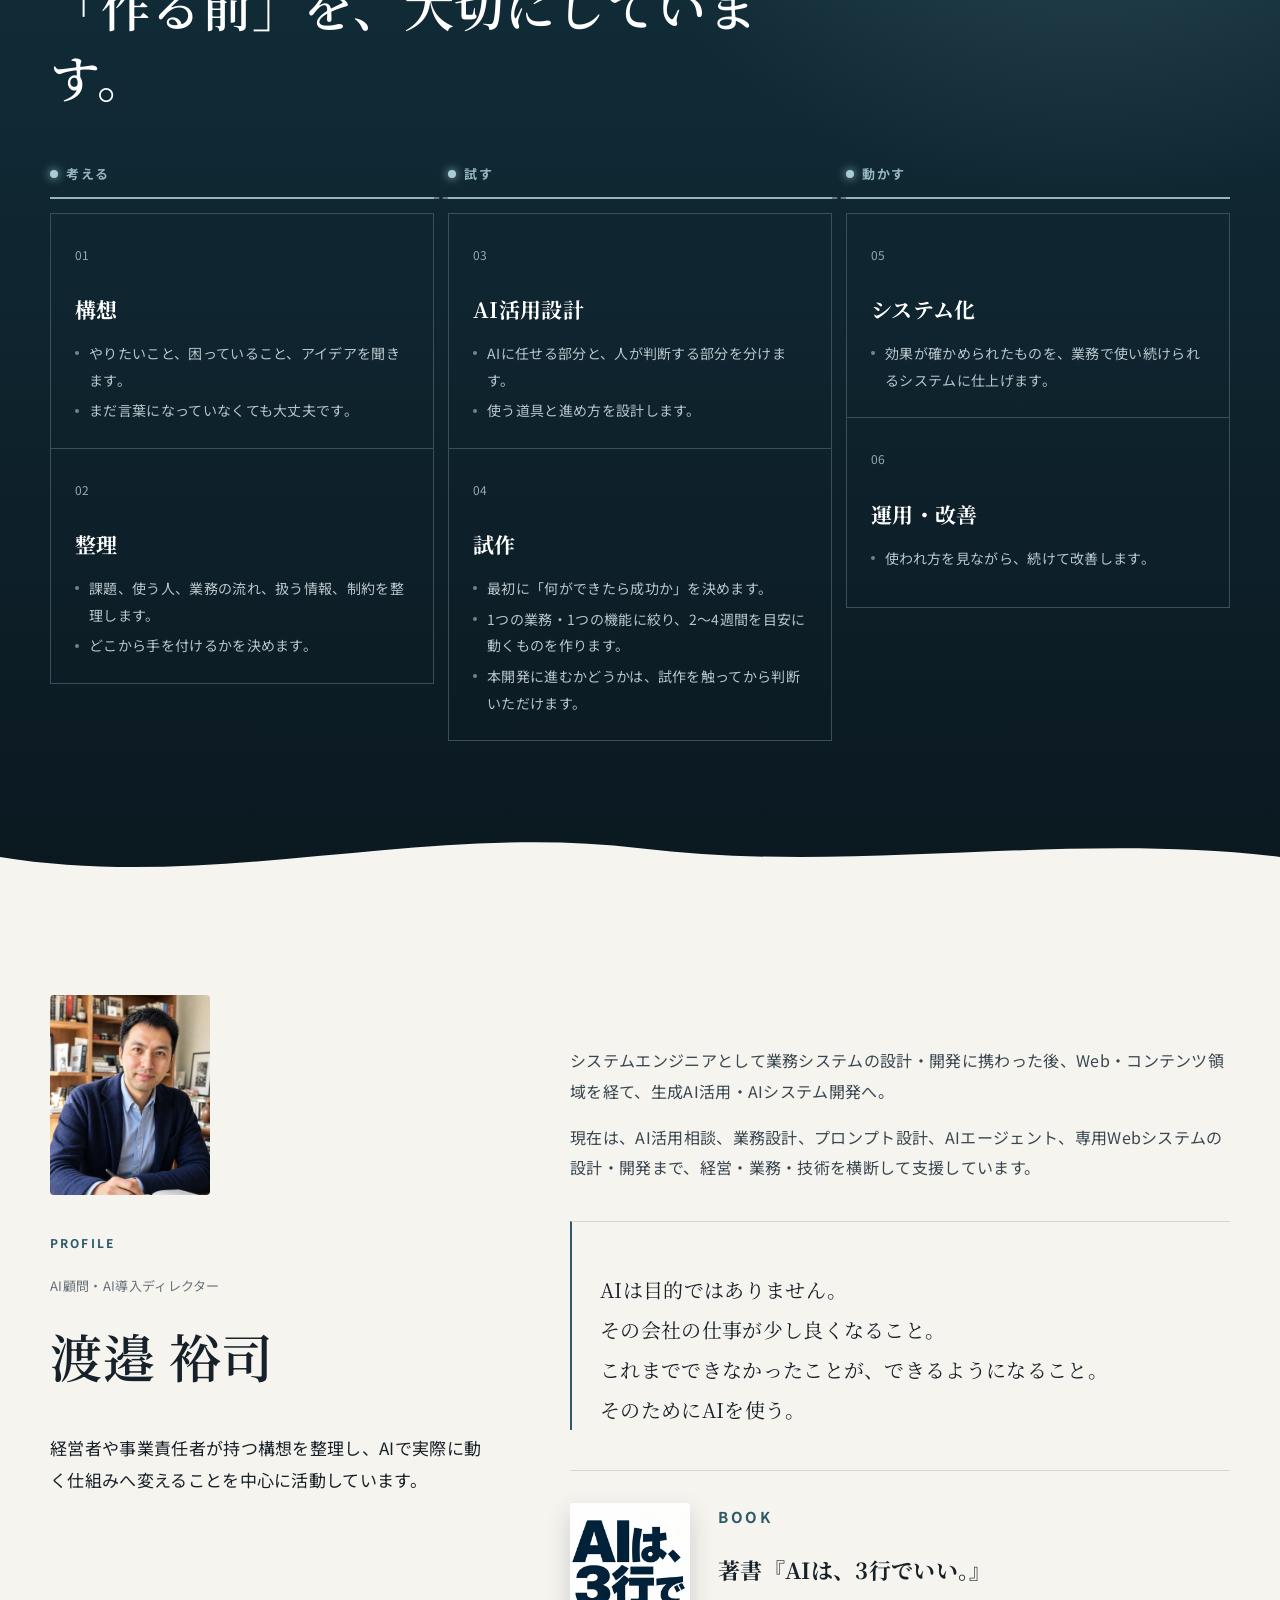
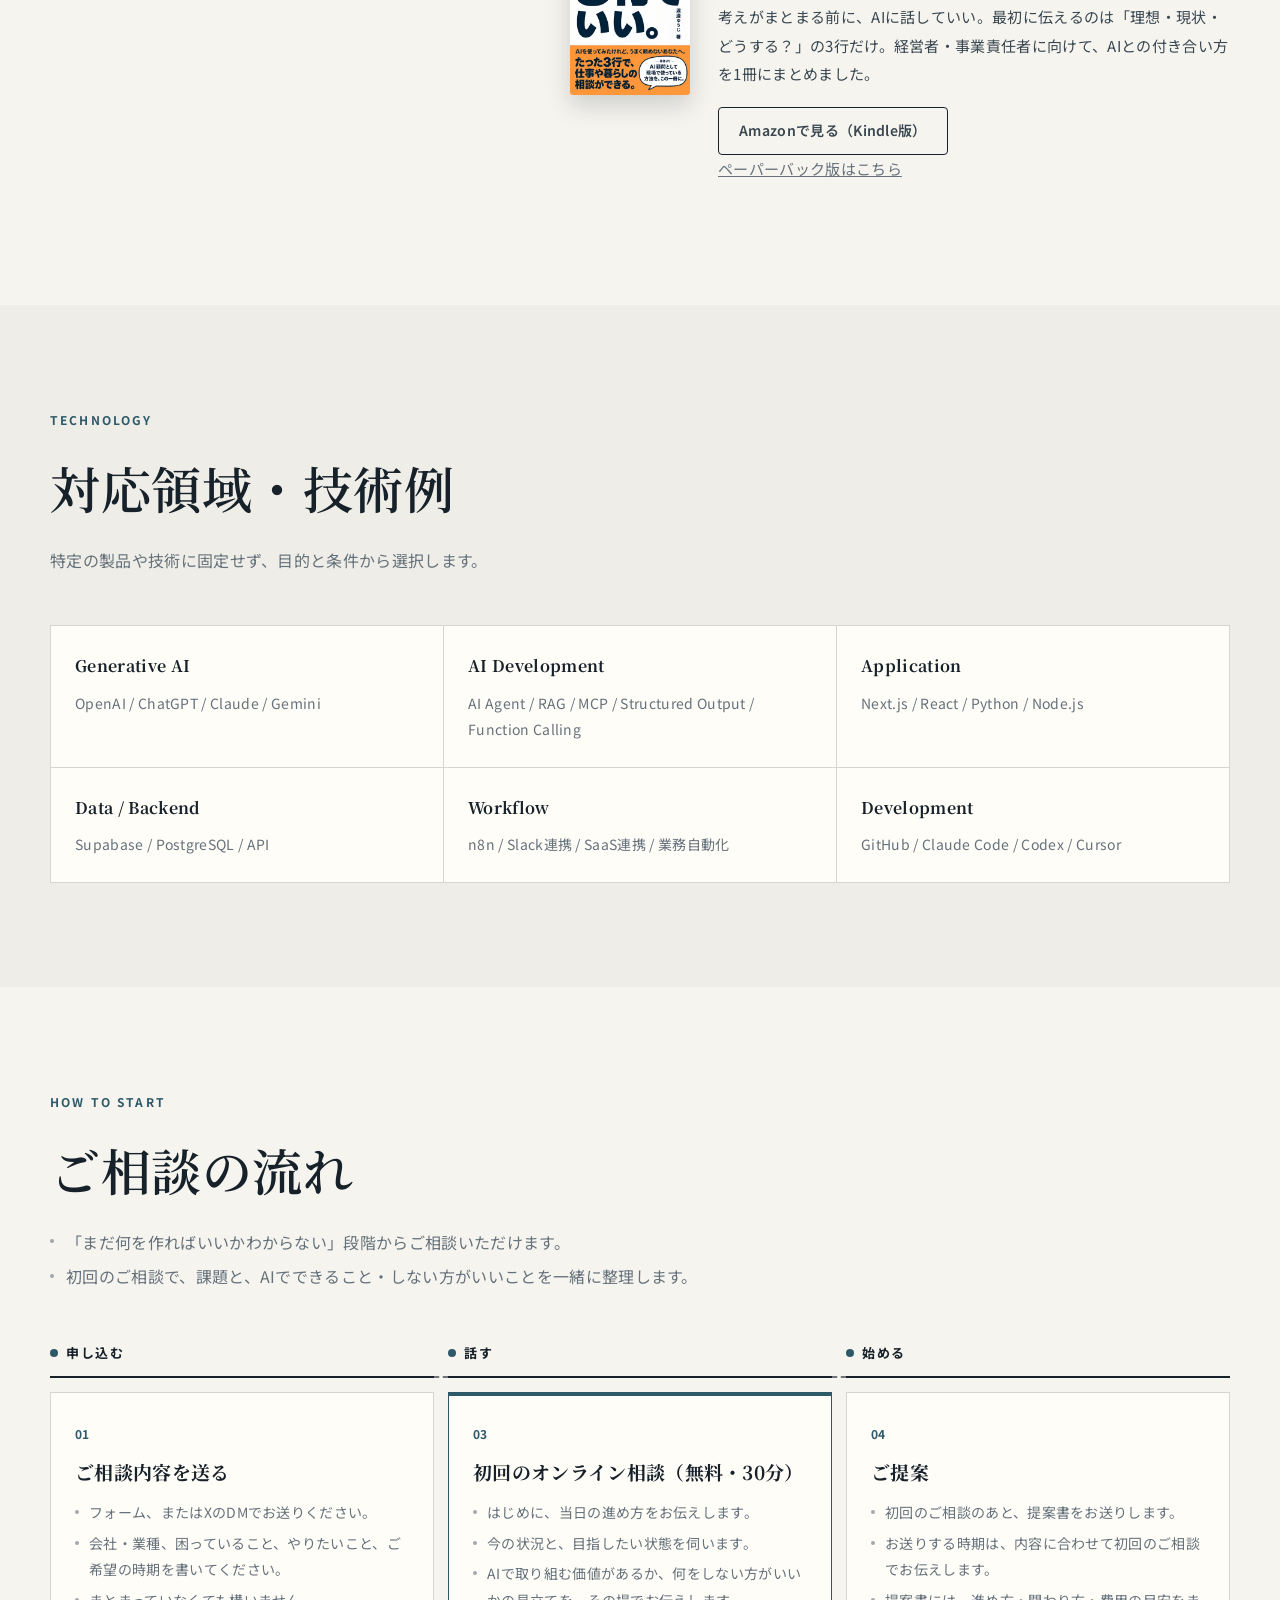
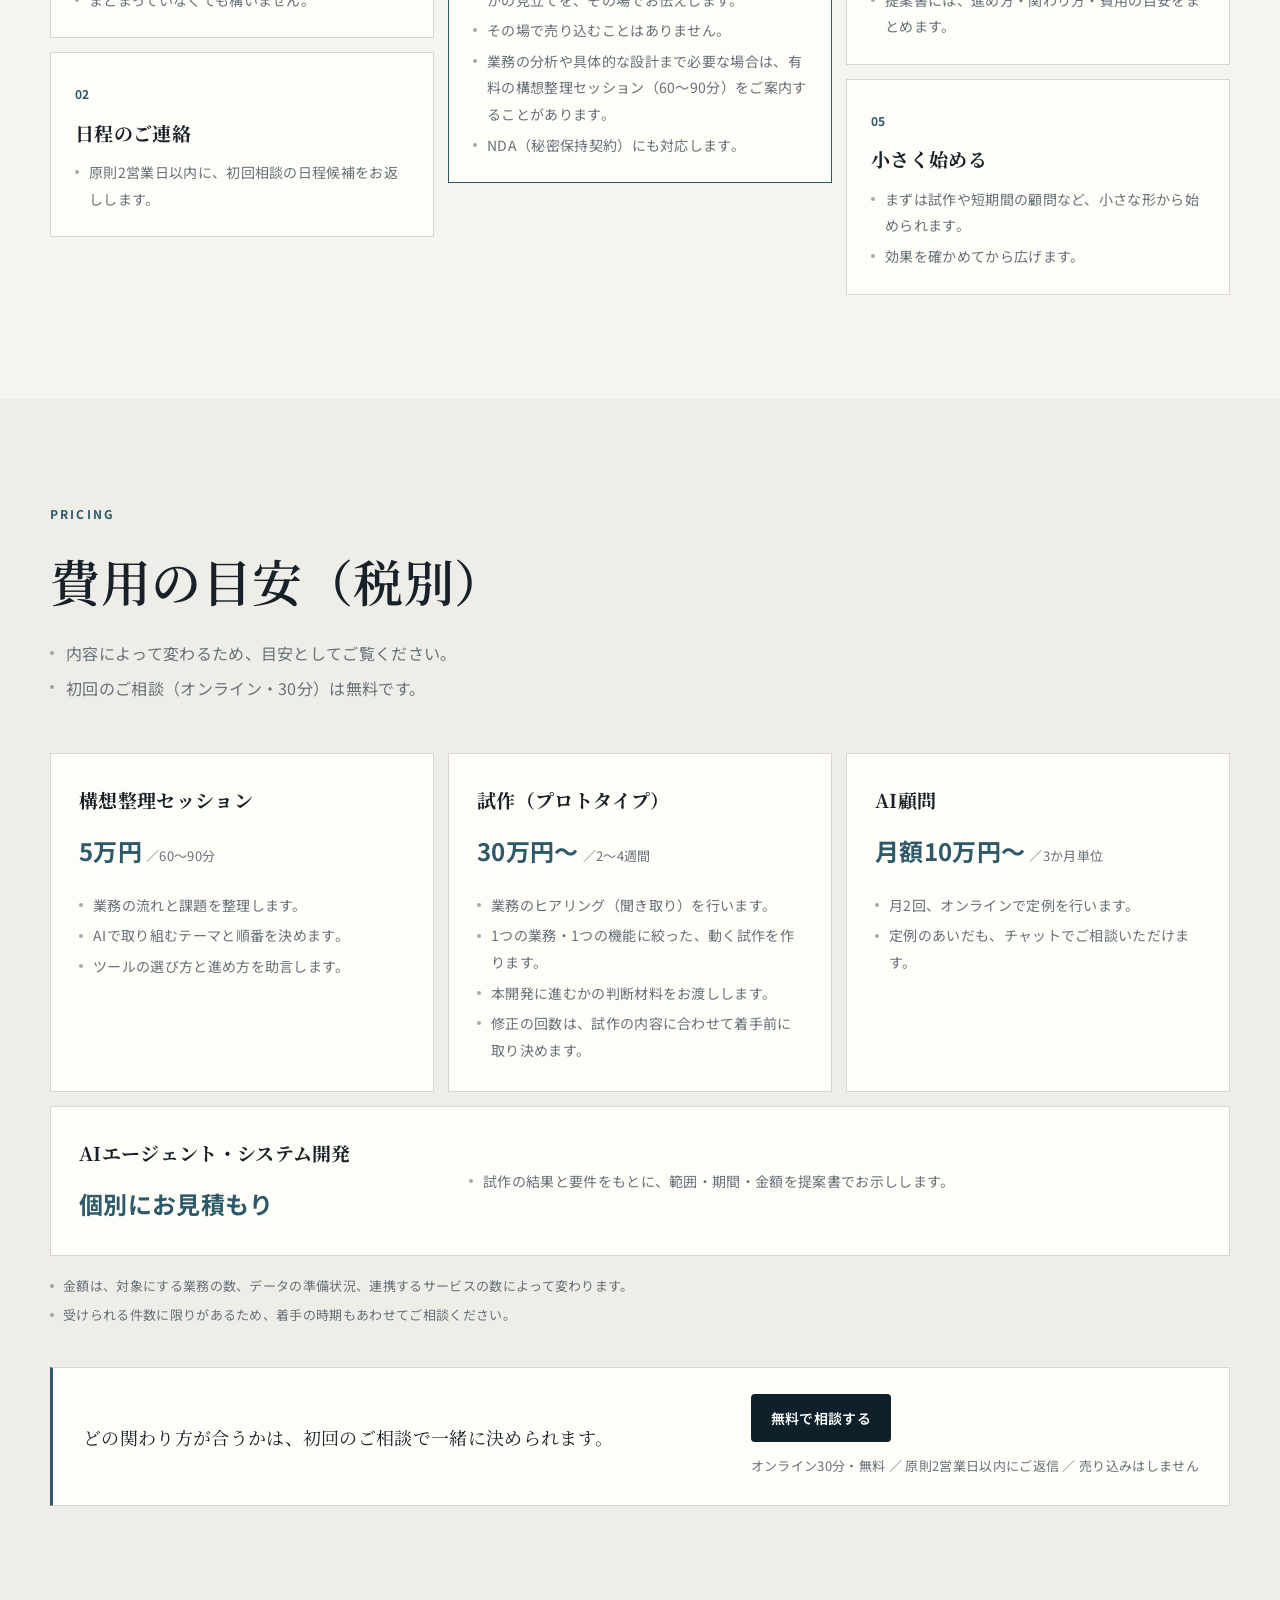
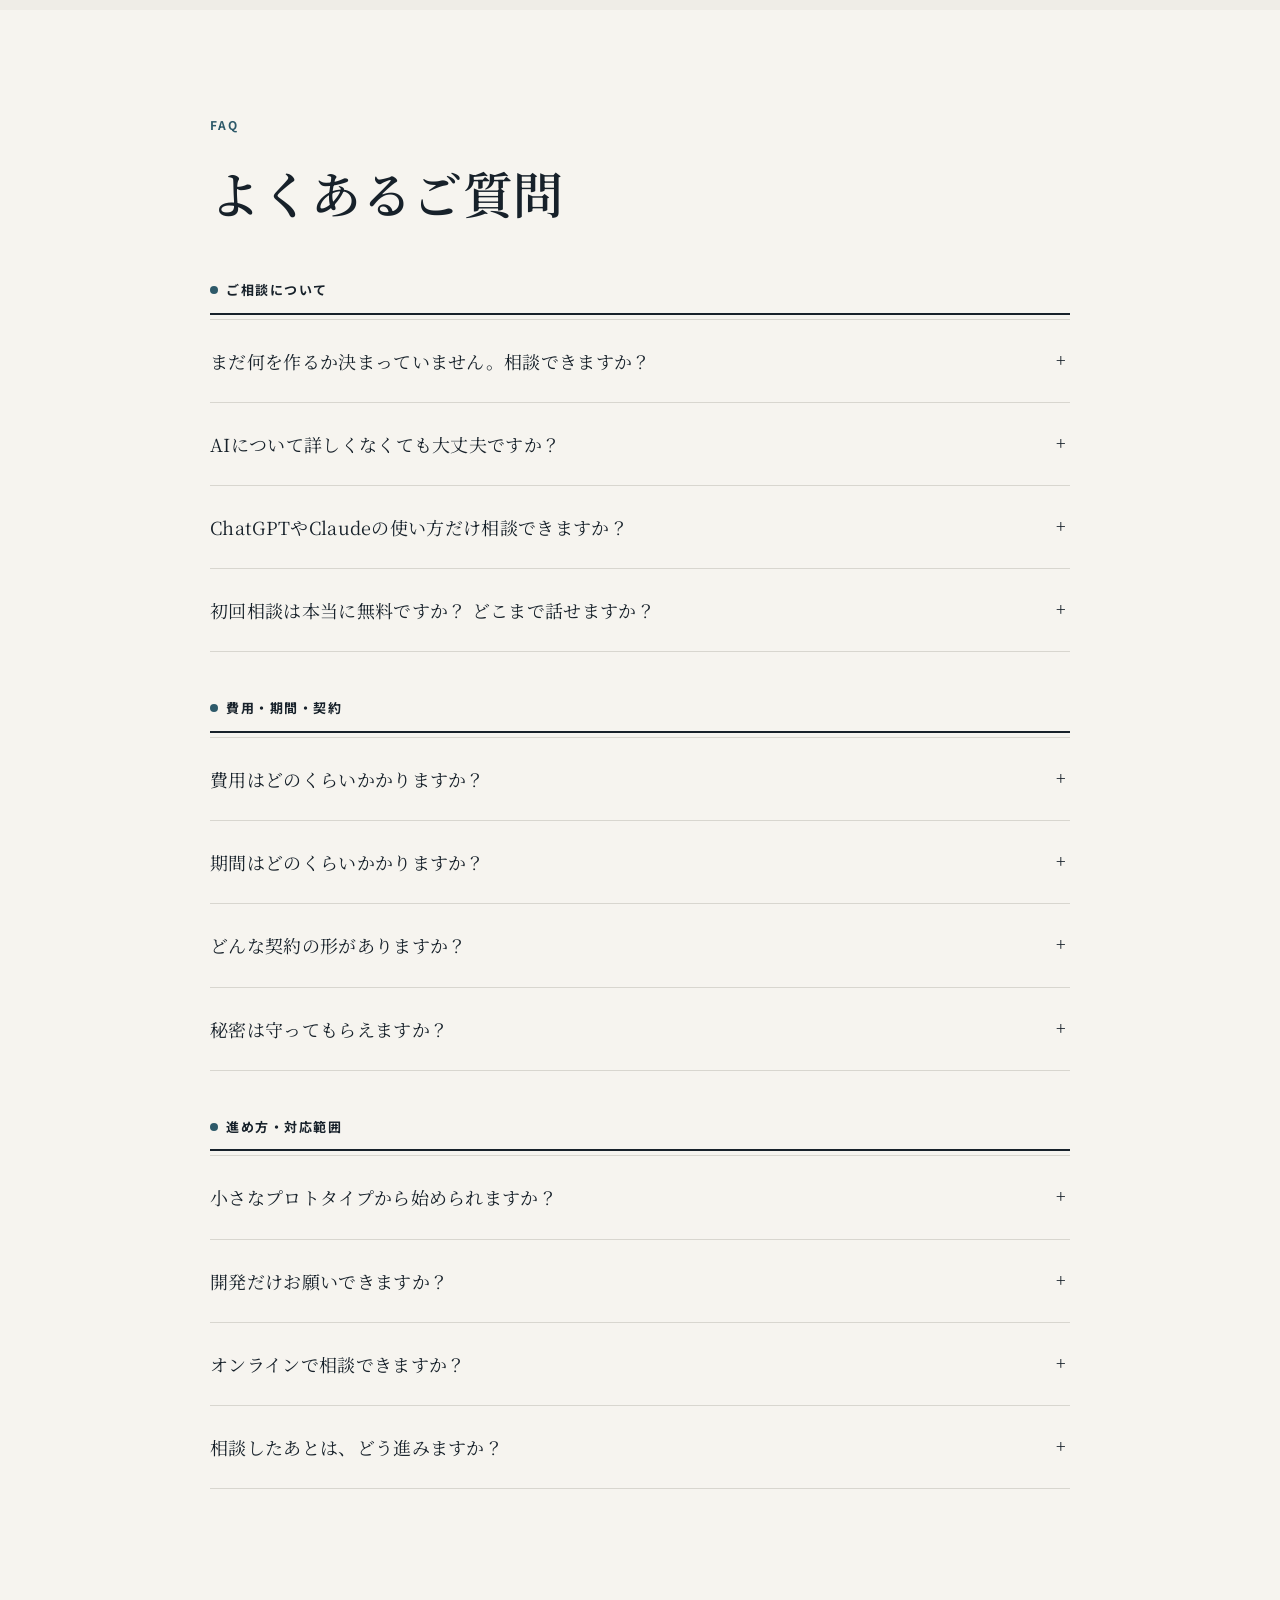
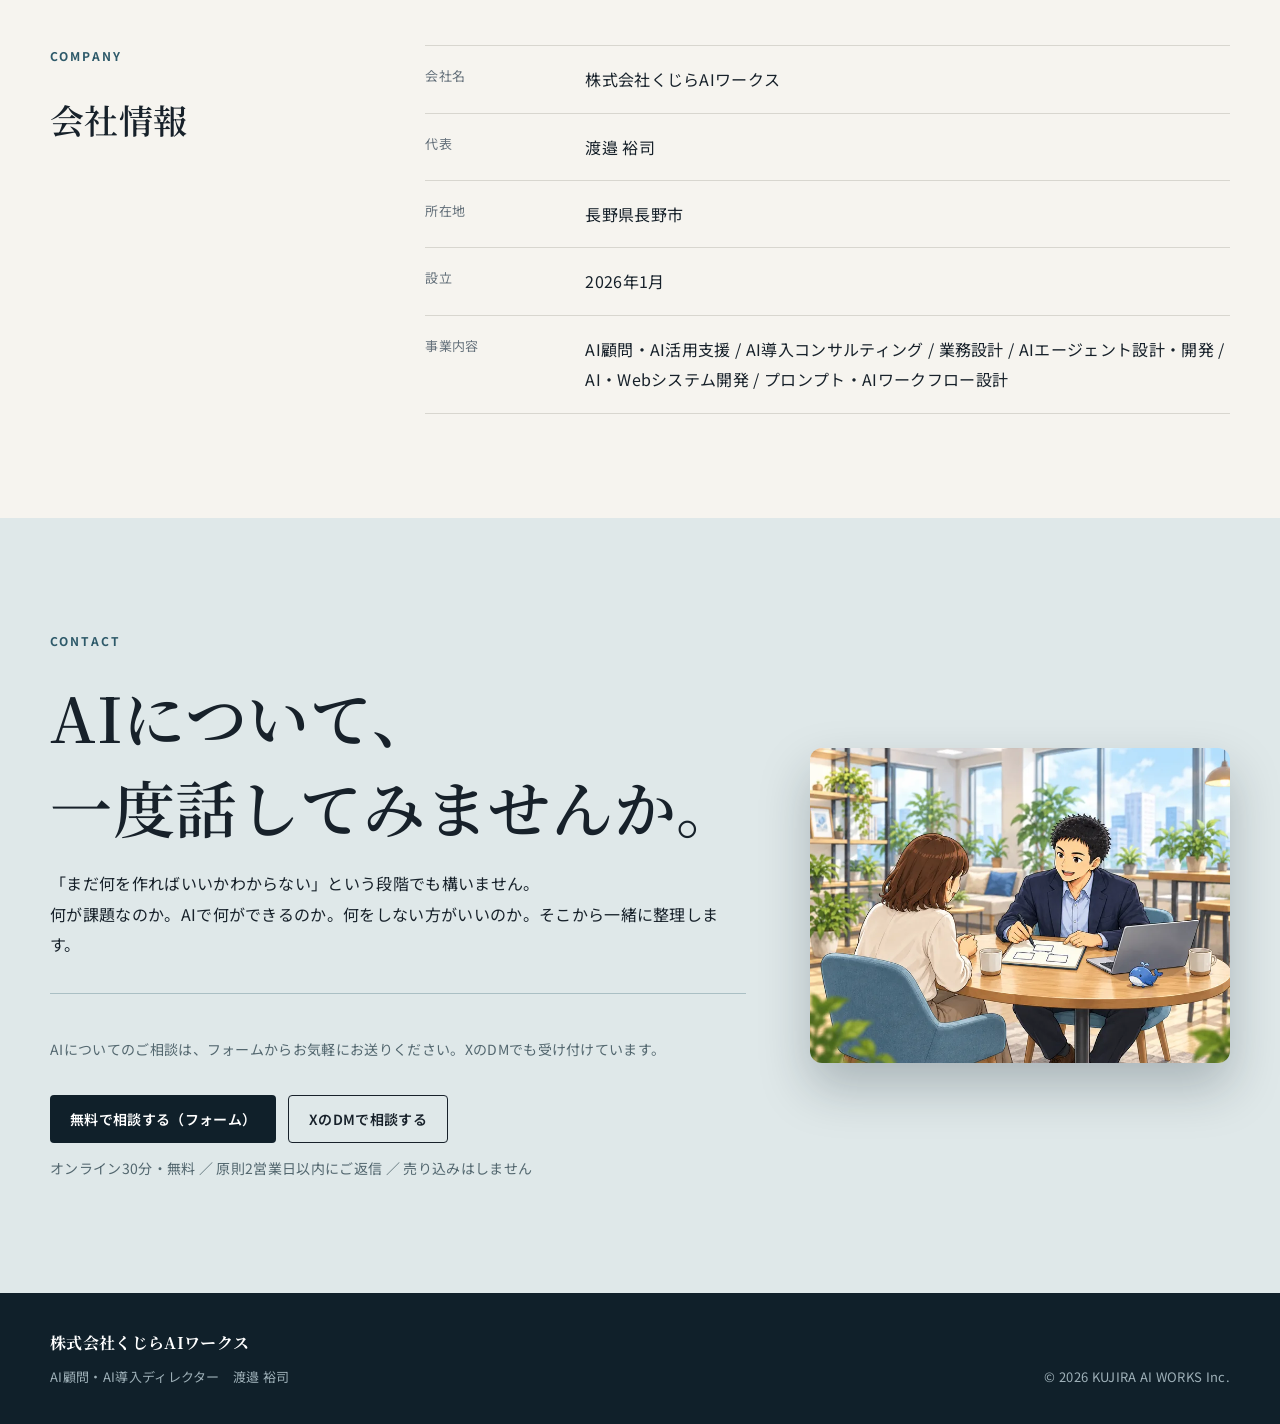
==== commit ff98ff45: "プロフィール欄に著書『AIは、3行でいい。』のブロックを追加（書影・Kindle版ボタン・ペーパーバック版リンク） Co-Authored-By: Claude Fable 5.1 <noreply@" ====
--- a/index.html
+++ b/index.html
@@ -21,7 +21,7 @@
   <meta name="twitter:site" content="@YuNabe_ai">
 
   <link rel="icon" href="./favicon.svg" type="image/svg+xml">
-  <link rel="stylesheet" href="./style.css?v=20261027c">
+  <link rel="stylesheet" href="./style.css?v=20261106">
 
   <script type="application/ld+json">
   {
@@ -419,6 +419,19 @@
           <blockquote>
             <p>AIは目的ではありません。<br>その会社の仕事が少し良くなること。<br>これまでできなかったことが、できるようになること。<br>そのためにAIを使う。</p>
           </blockquote>
+
+          <div class="profile-book" id="book">
+            <a class="profile-book-cover" href="https://amzn.asia/d/0crxcLc5" target="_blank" rel="noopener">
+              <img src="./images/book-aiwa3gyo.webp" alt="著書『AIは、3行でいい。』の表紙" width="400" height="640" loading="lazy">
+            </a>
+            <div class="profile-book-body">
+              <p class="eyebrow">BOOK</p>
+              <h3>著書『AIは、3行でいい。』</h3>
+              <p>考えがまとまる前に、AIに話していい。最初に伝えるのは「理想・現状・どうする？」の3行だけ。経営者・事業責任者に向けて、AIとの付き合い方を1冊にまとめました。</p>
+              <a class="button button-ghost" href="https://amzn.asia/d/0crxcLc5" target="_blank" rel="noopener">Amazonで見る（Kindle版）</a>
+              <p class="cta-note"><a href="https://amzn.asia/d/0fWflK7Q" target="_blank" rel="noopener">ペーパーバック版はこちら</a></p>
+            </div>
+          </div>
         </div>
       </div>
     </section>
--- a/style.css
+++ b/style.css
@@ -581,6 +581,26 @@
   line-height: 2;
   color: var(--ink);
 }
+
+.profile-book {
+  margin-top: 40px;
+  padding-top: 32px;
+  border-top: 1px solid var(--line);
+  display: grid;
+  grid-template-columns: 120px 1fr;
+  gap: 28px;
+  align-items: start;
+}
+.profile-book-cover img {
+  width: 120px;
+  height: auto;
+  display: block;
+  border-radius: 3px;
+  box-shadow: 0 10px 24px rgba(16, 32, 42, .18);
+}
+.profile-book-body h3 { margin: 6px 0 12px; font-family: var(--serif); font-size: 22px; color: var(--ink); }
+.profile-book-body p { margin: 0 0 18px; font-size: 15px; line-height: 1.9; }
+.profile-book-body .button { font-size: 14px; }
 
 .tech-groups {
   display: grid;
@@ -813,6 +833,9 @@
   .strength-list h3 { font-size: 20px; }
   .case-grid-single { max-width: none; }
   .profile-intro h2 { font-size: 42px; }
+  .profile-book { grid-template-columns: 96px 1fr; gap: 18px; }
+  .profile-book-body h3 { font-size: 19px; }
+  .profile-book-cover img { width: 96px; }
   .profile-body blockquote { font-size: 17px; }
   .company dl div { grid-template-columns: 1fr; gap: 5px; }
   .footer-inner { display: block; }
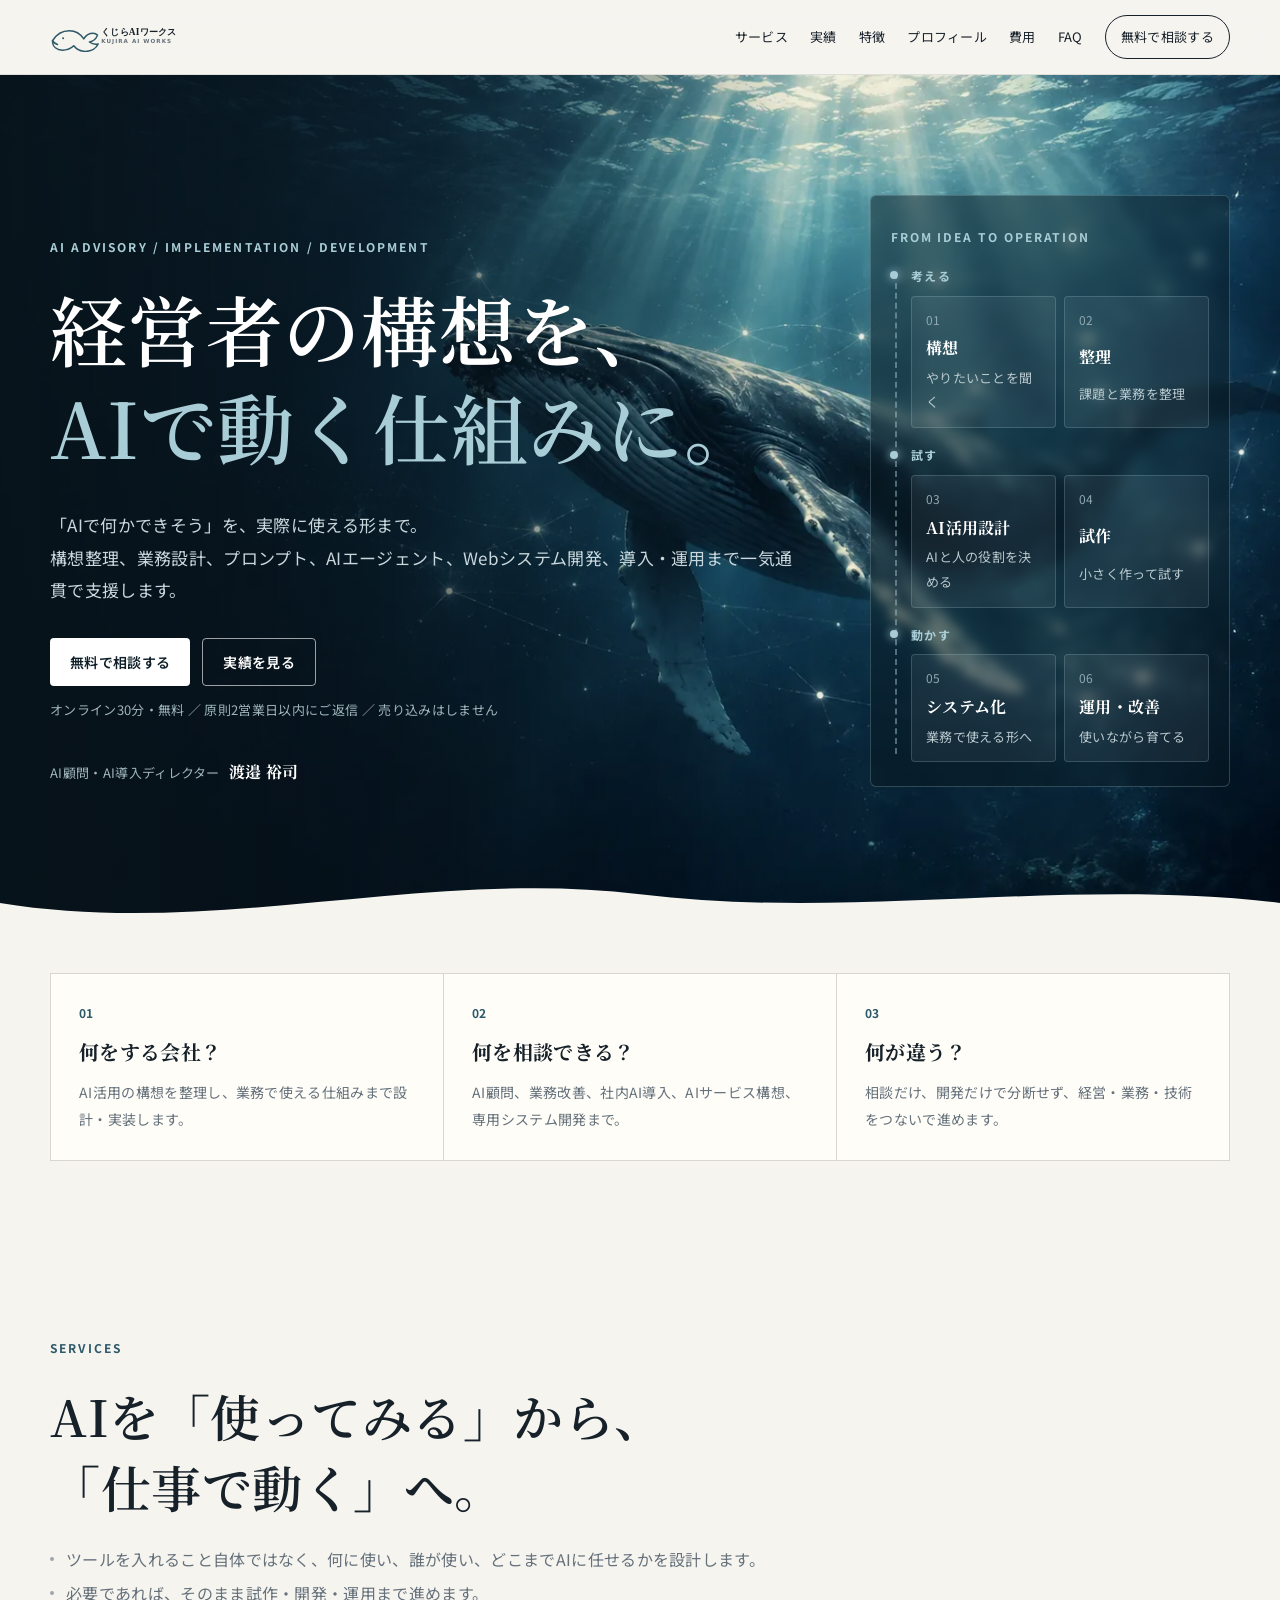
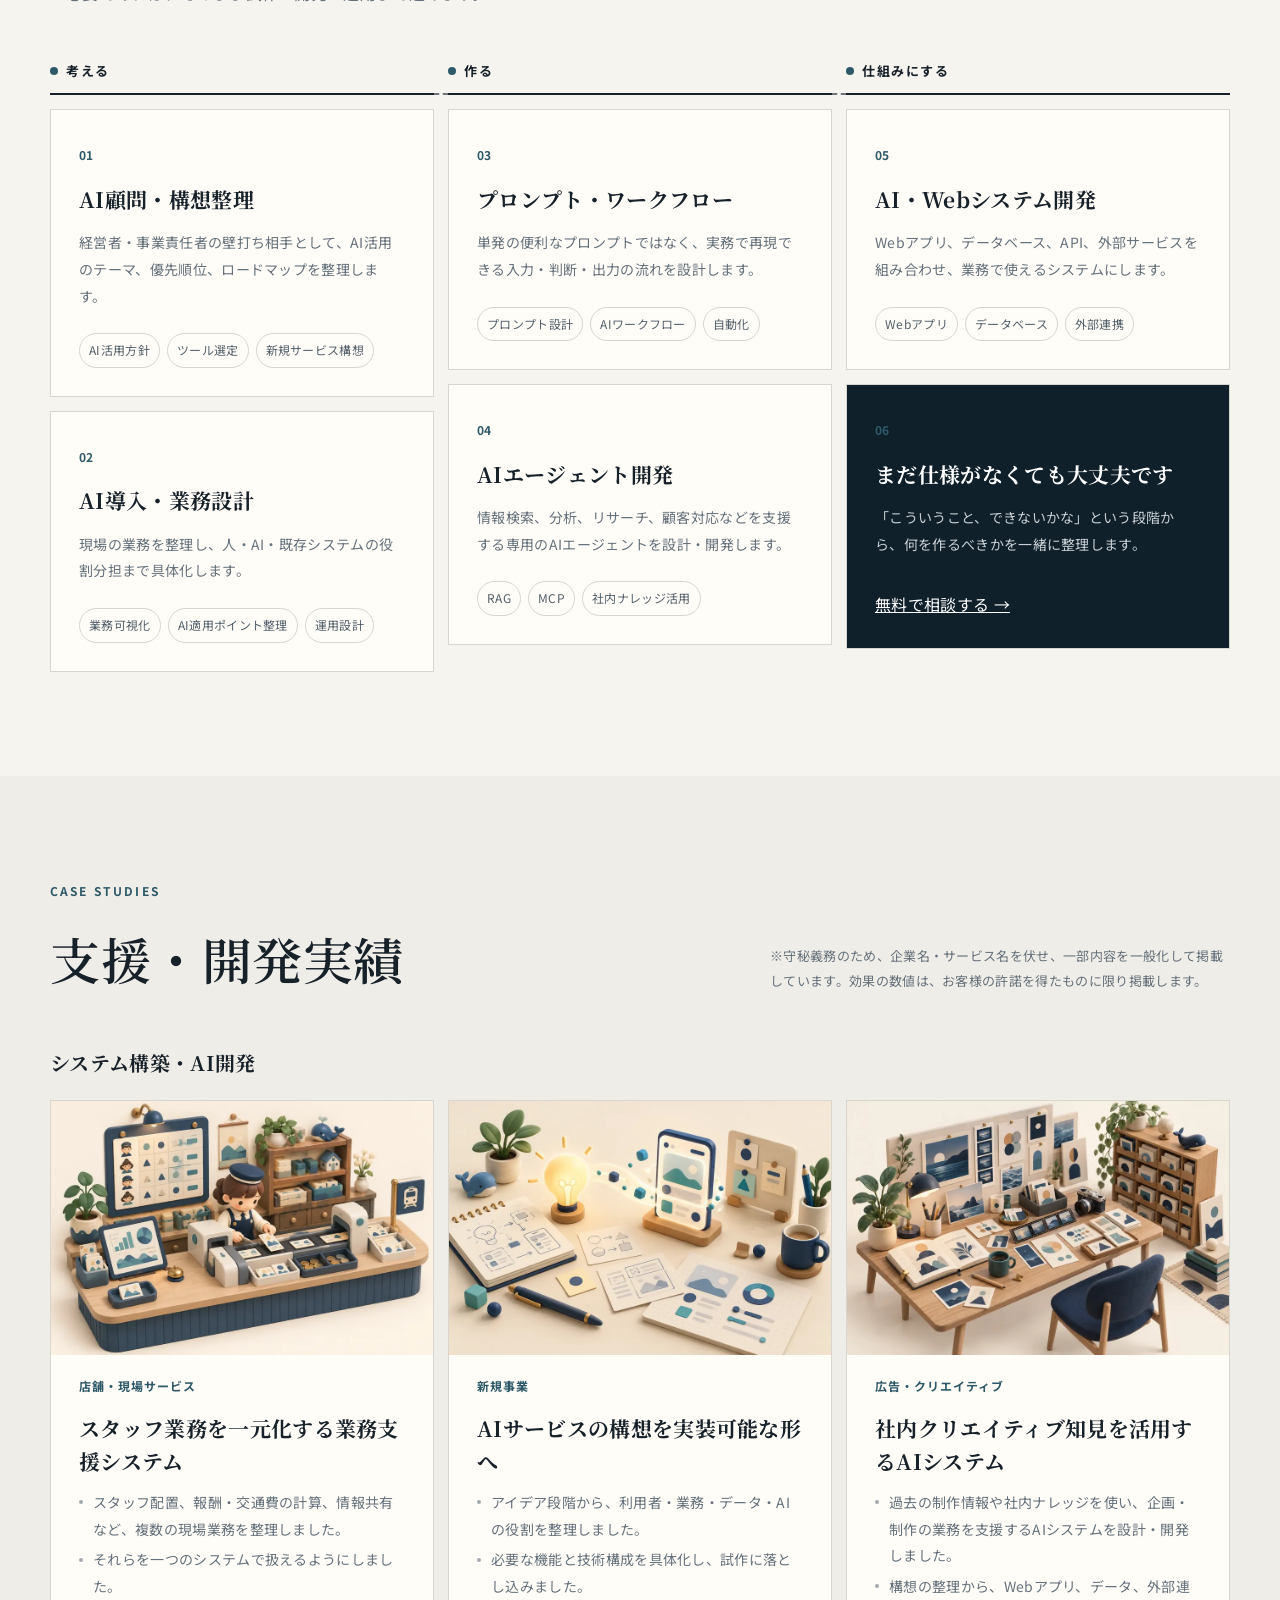
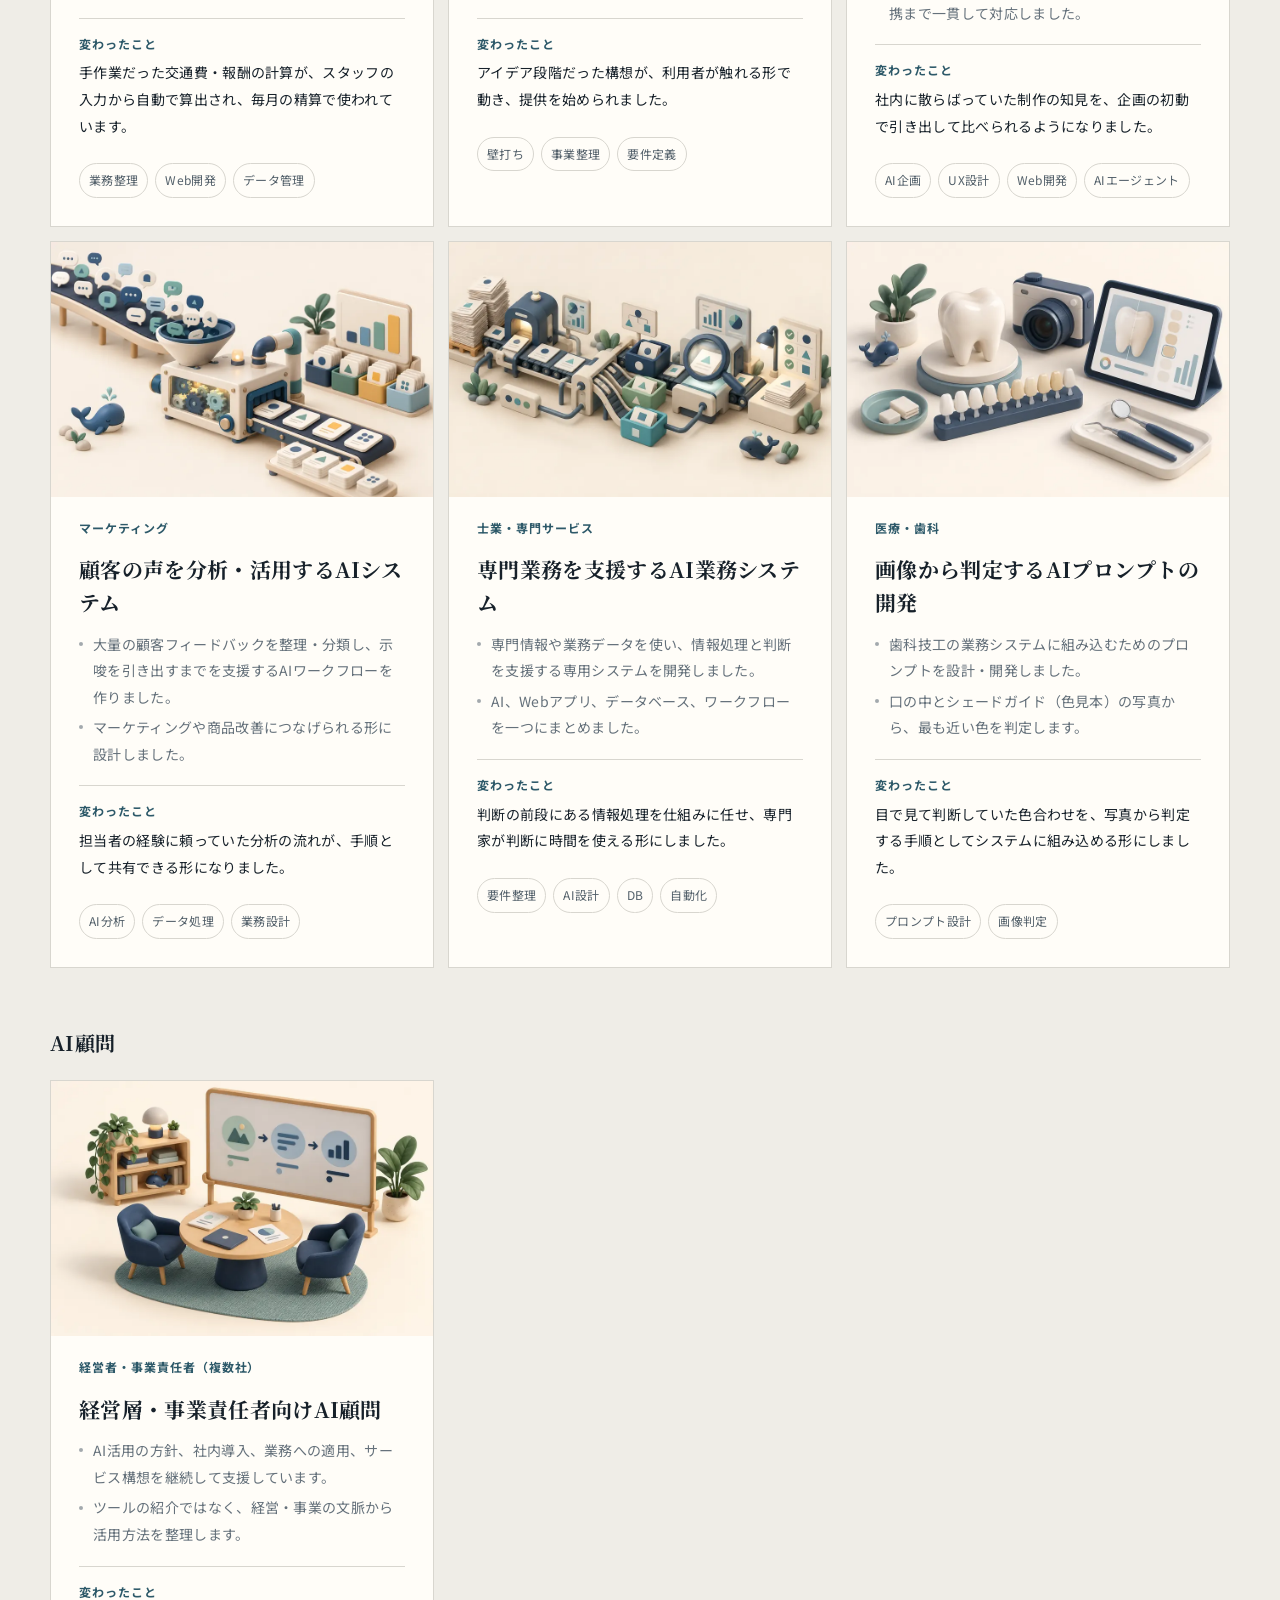
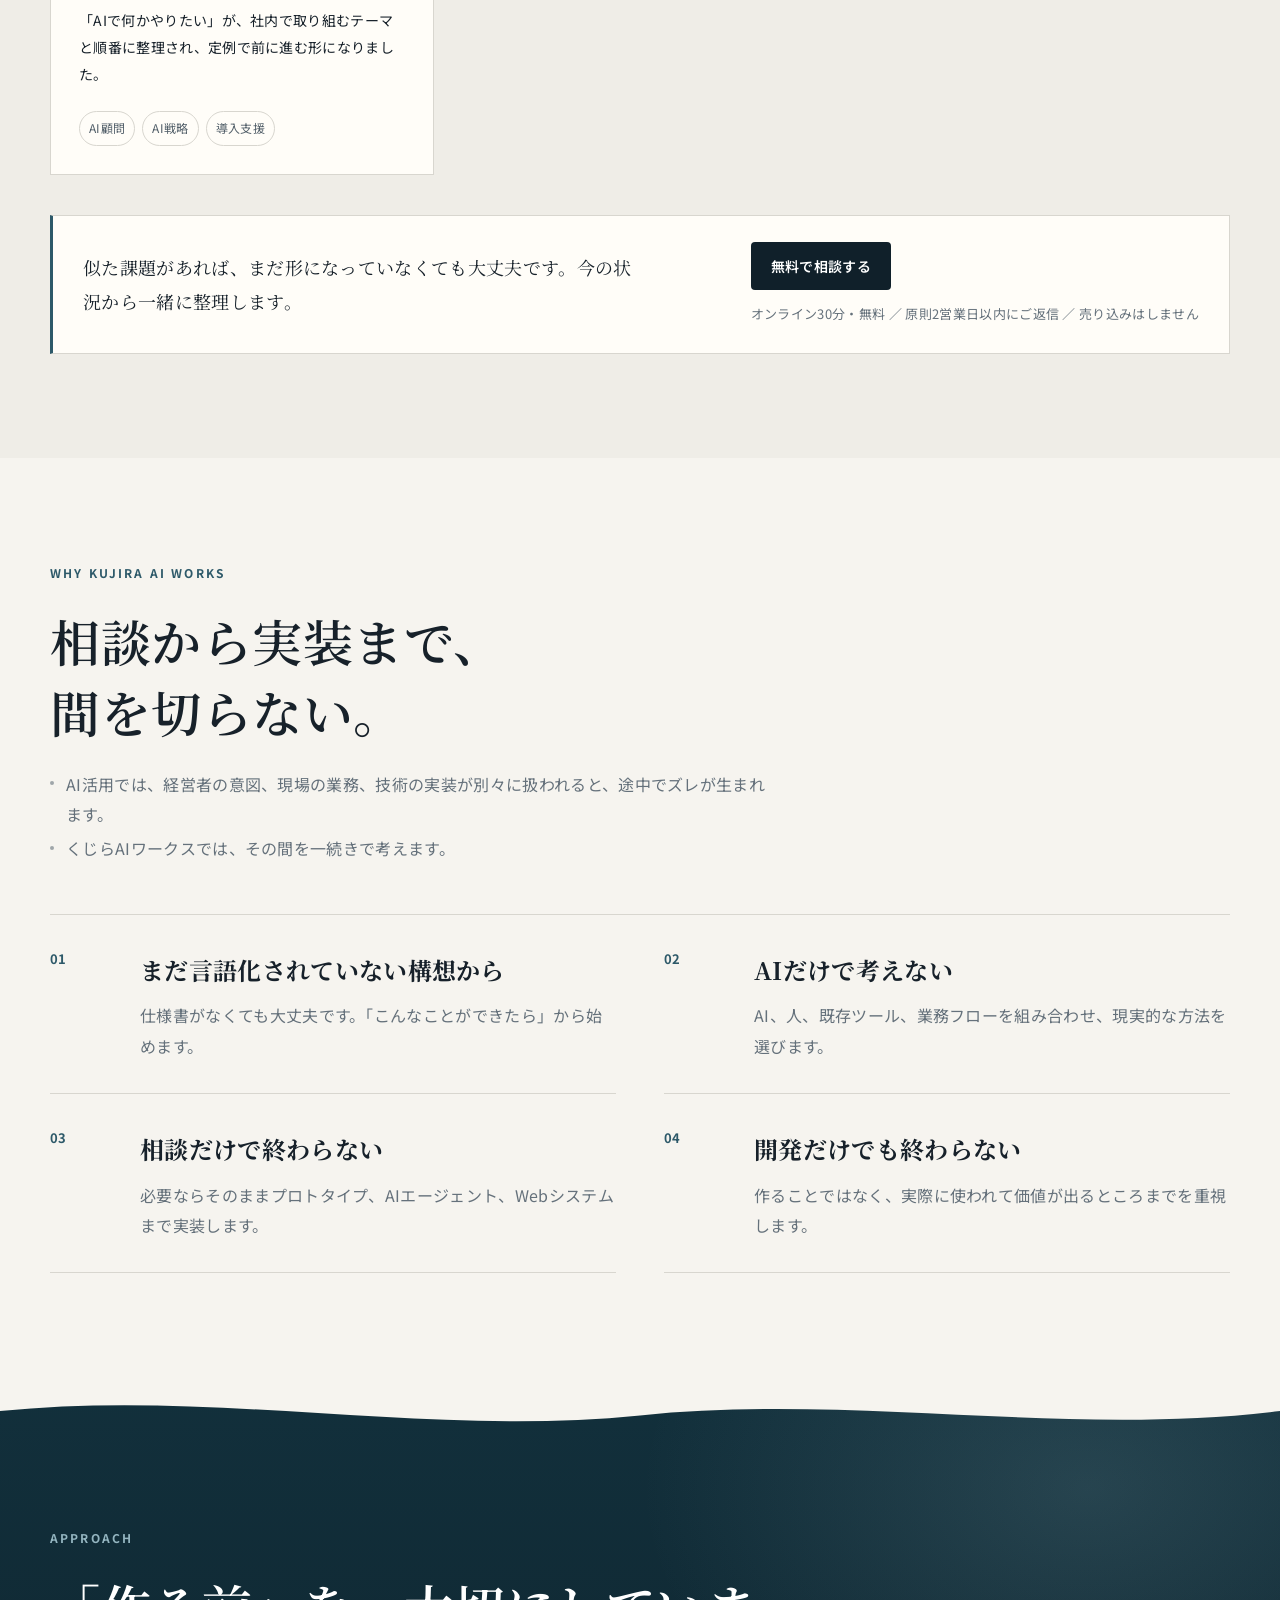
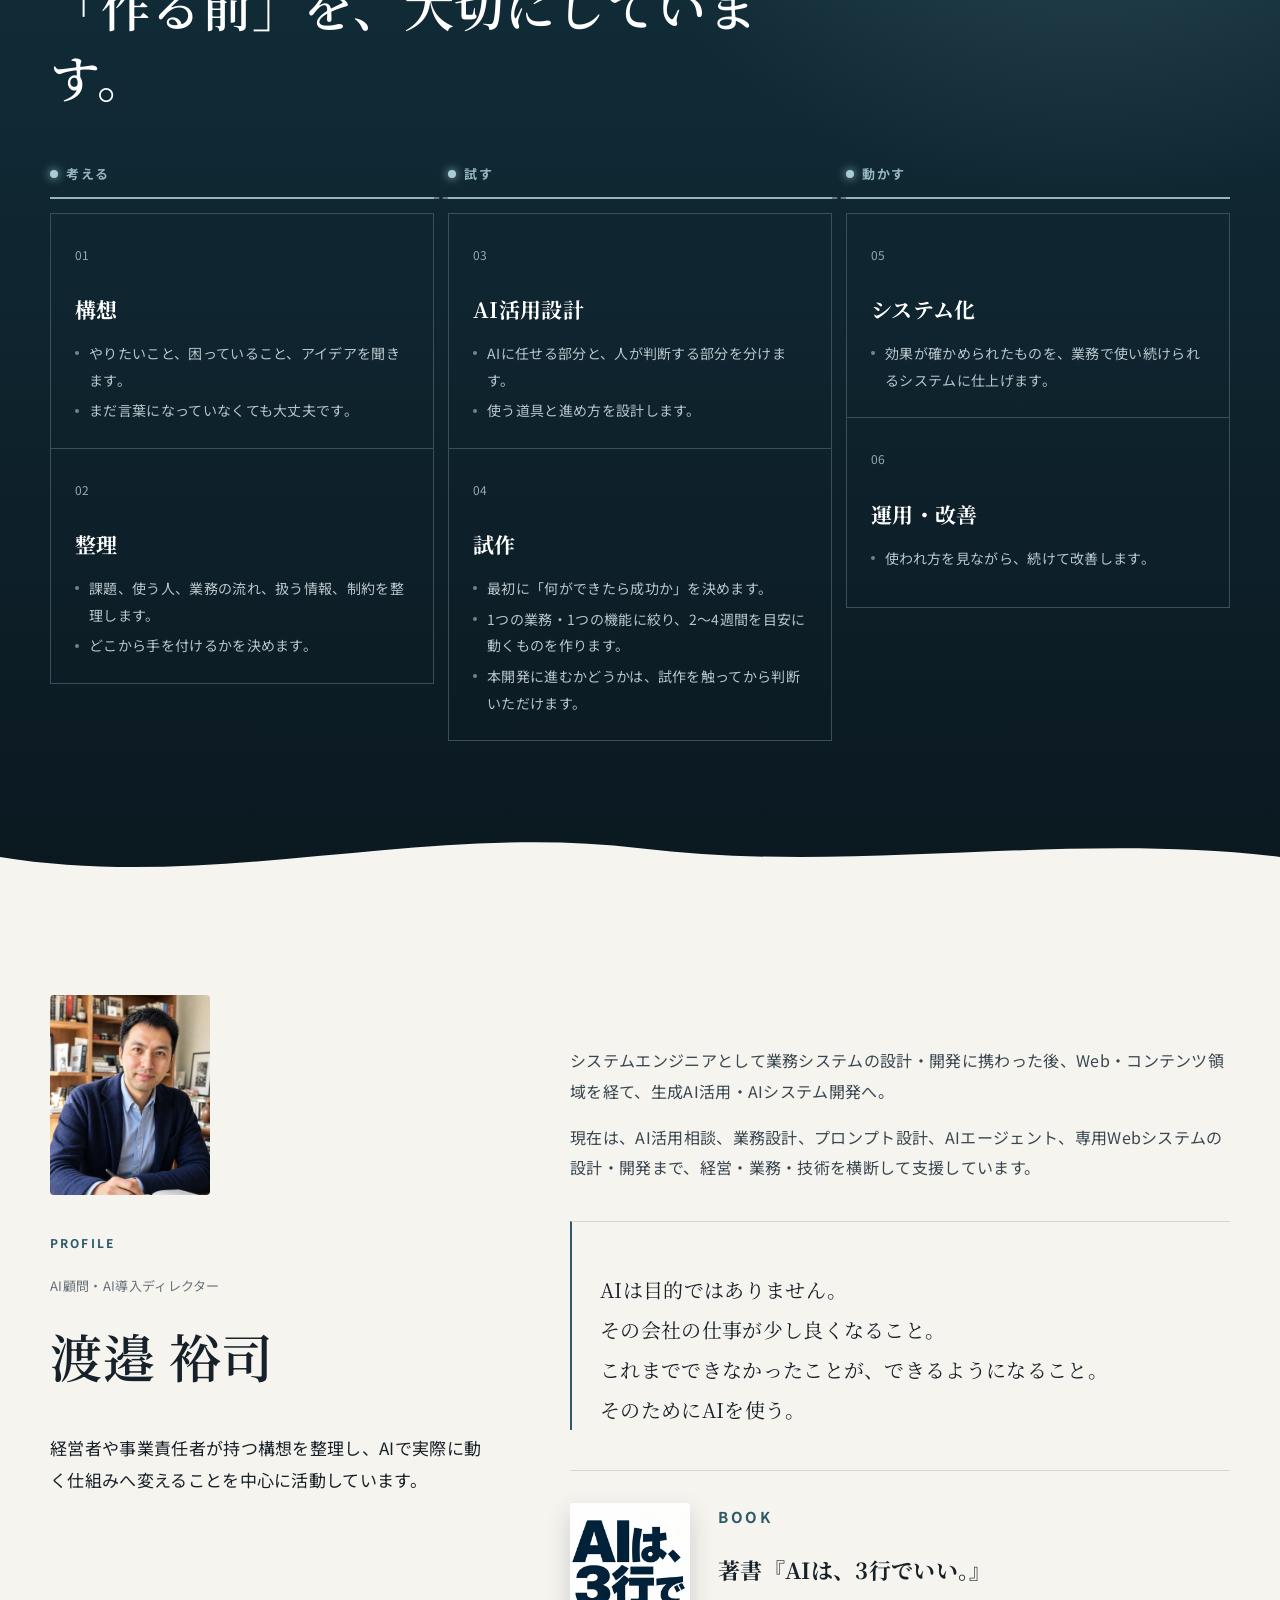
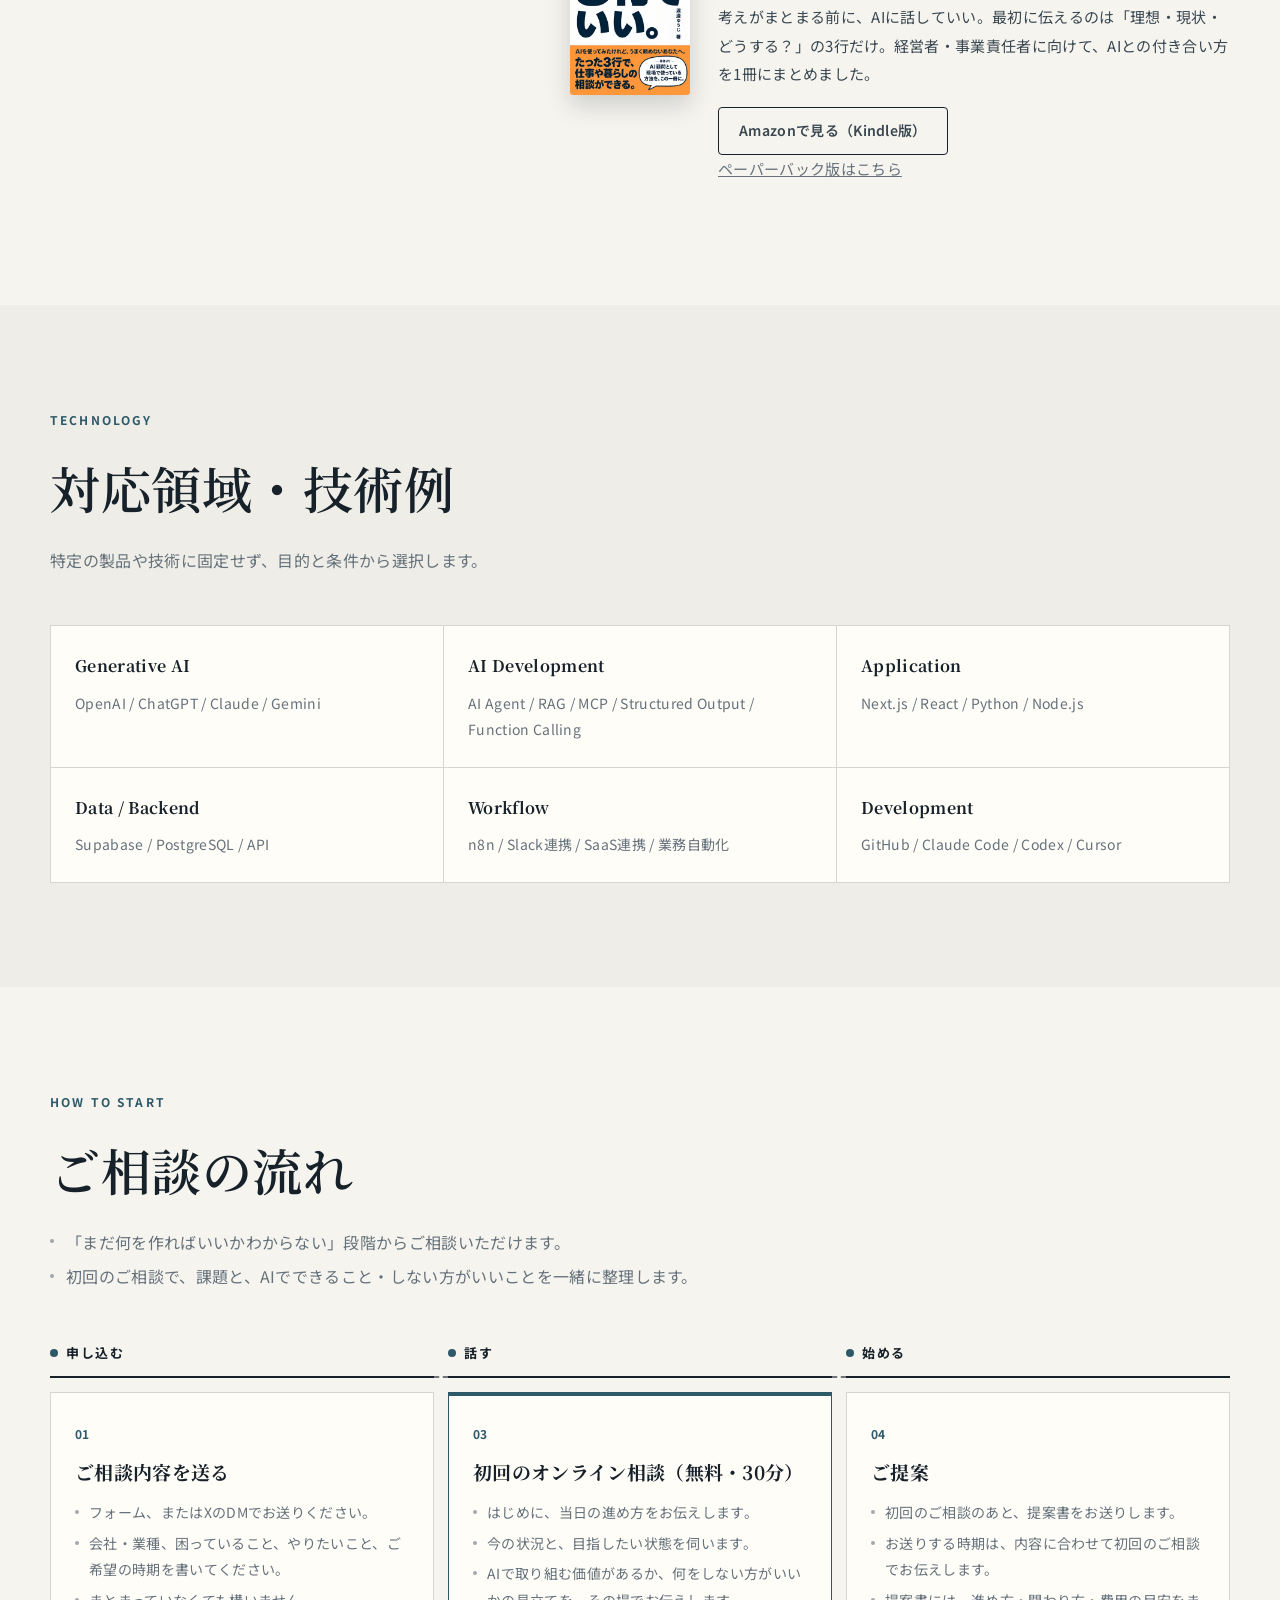
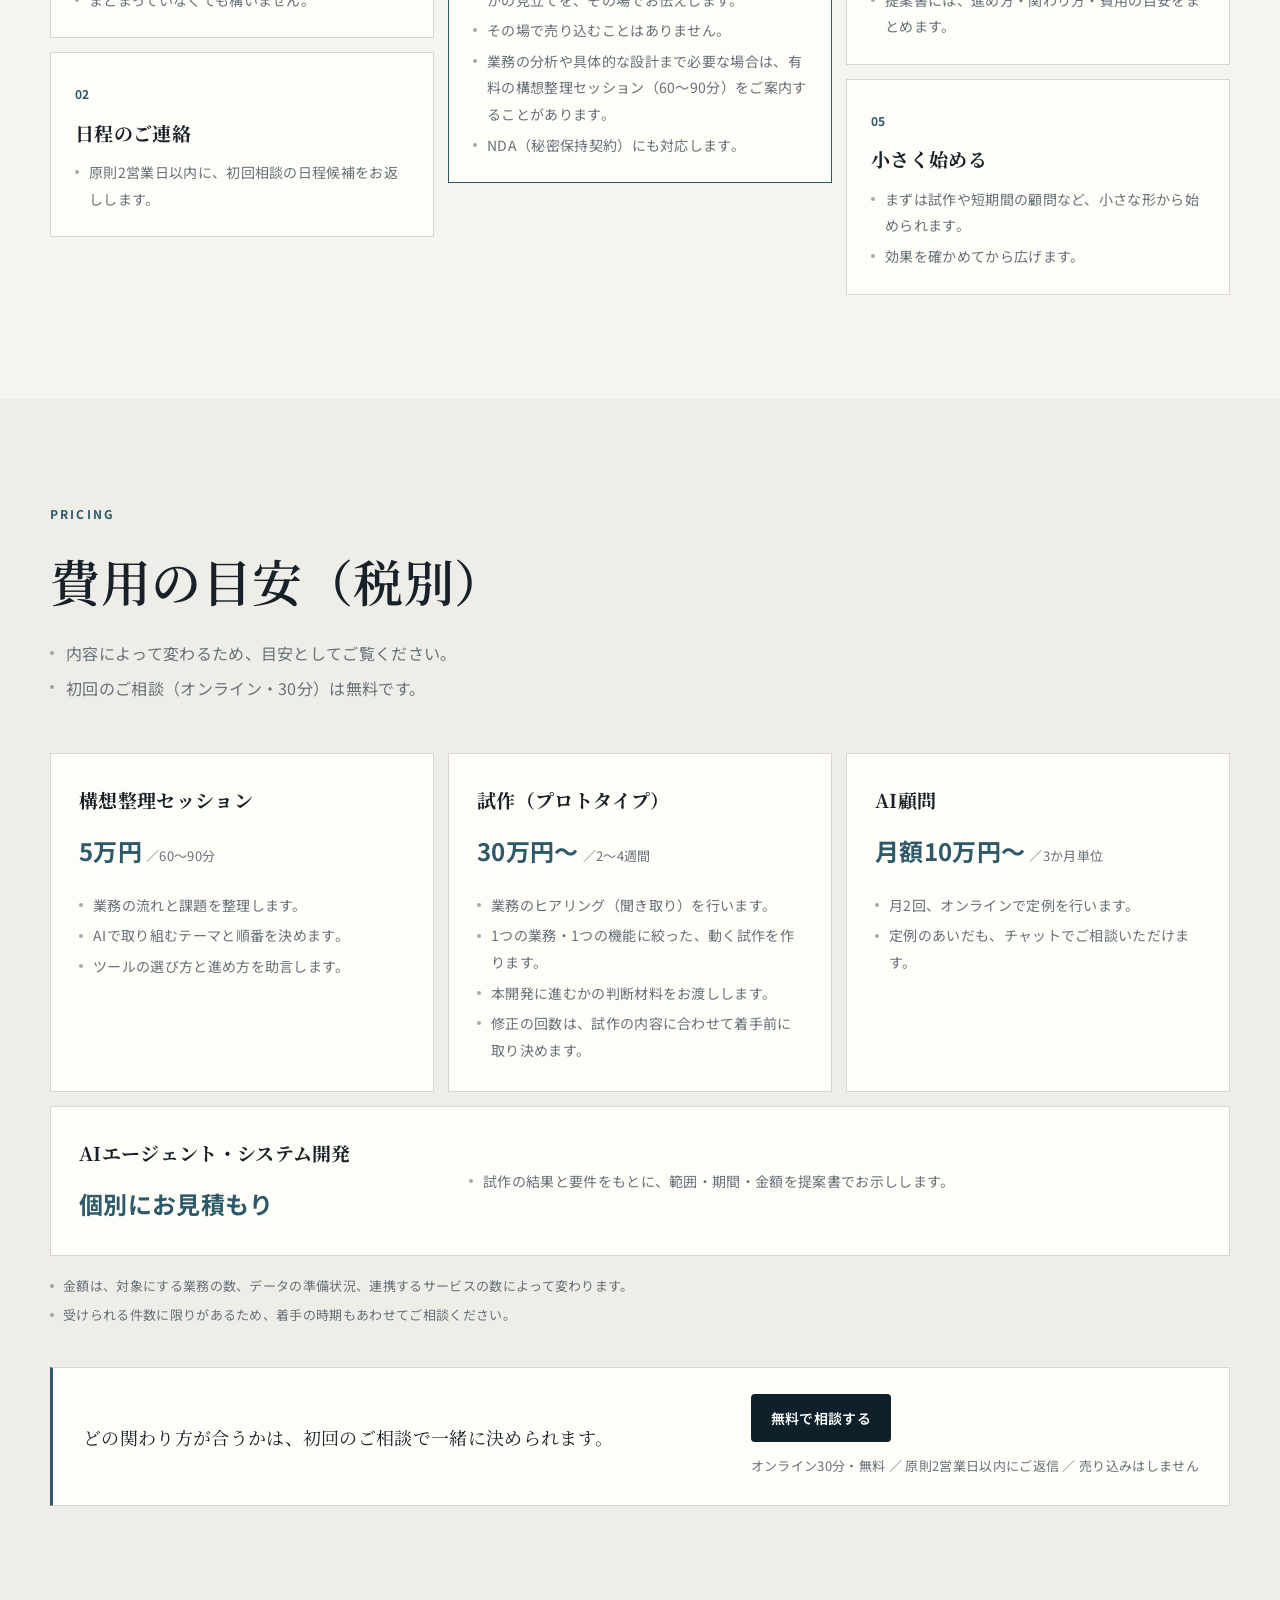
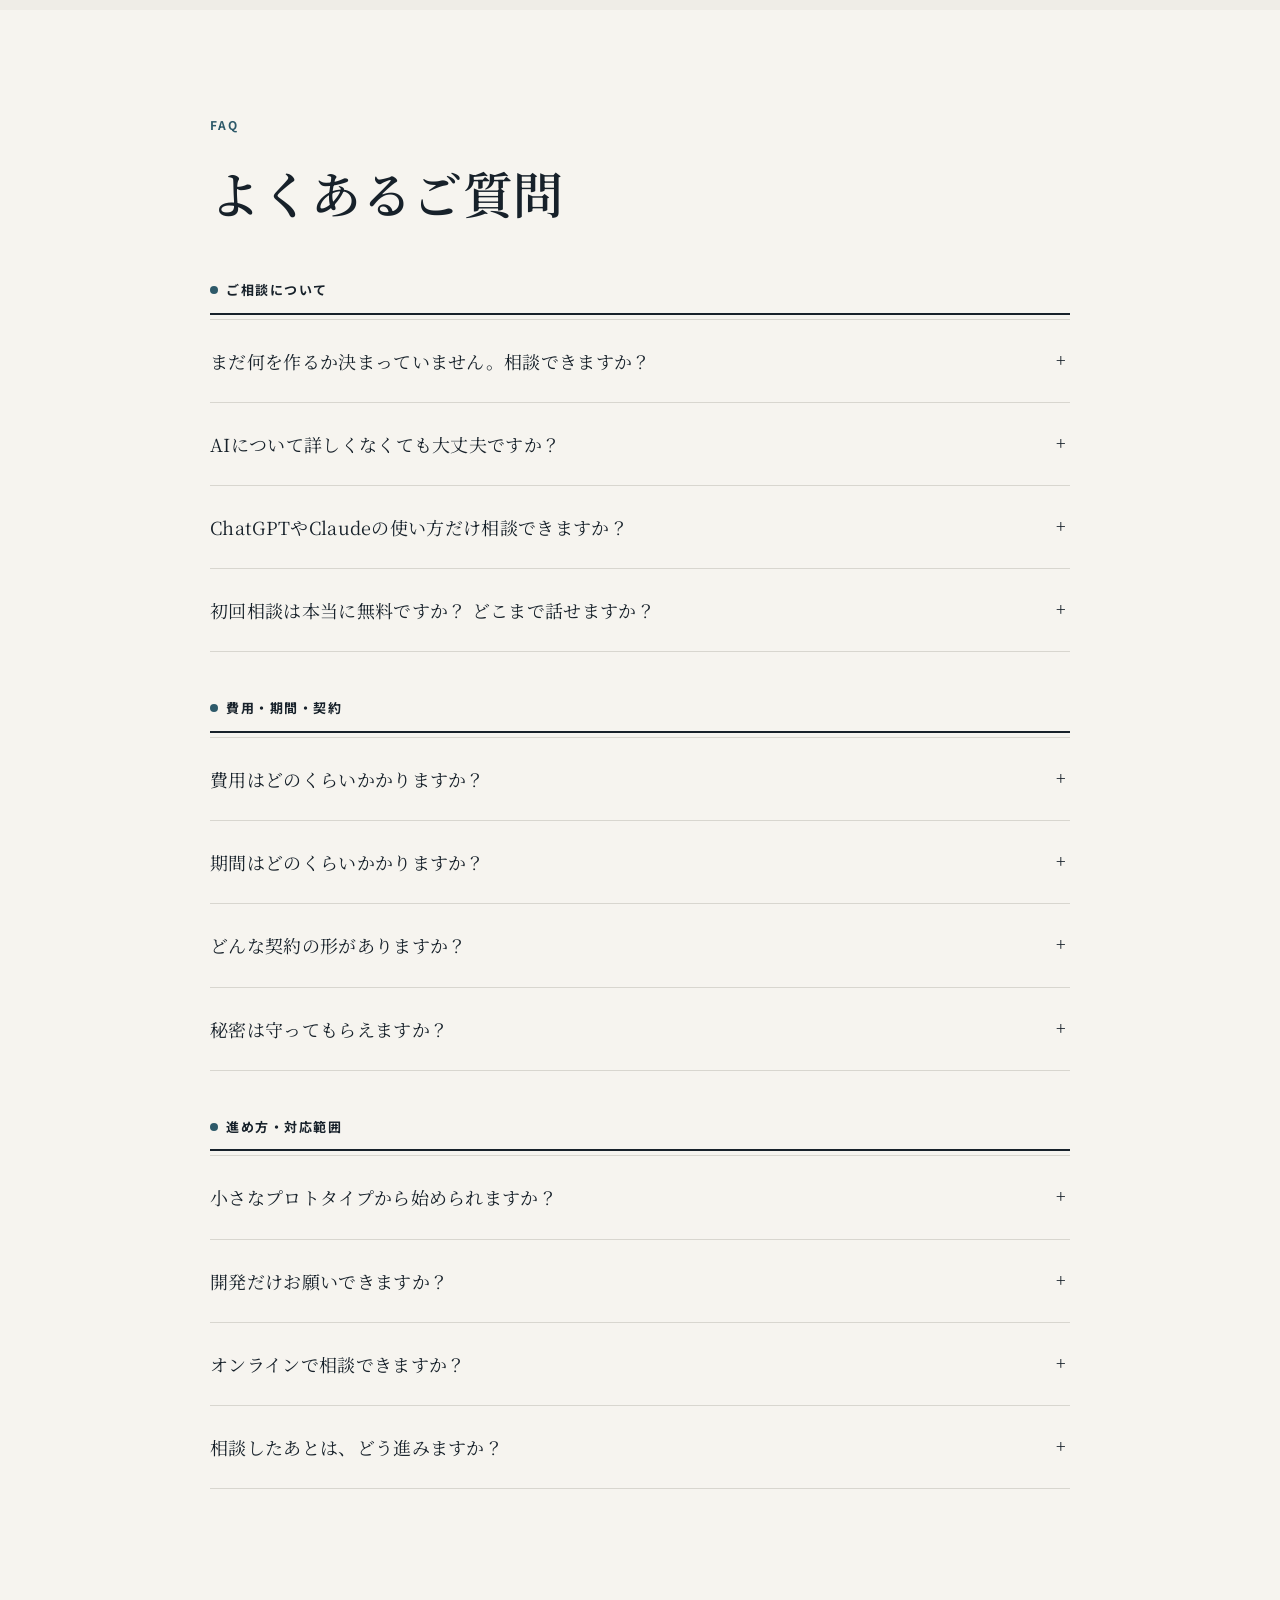
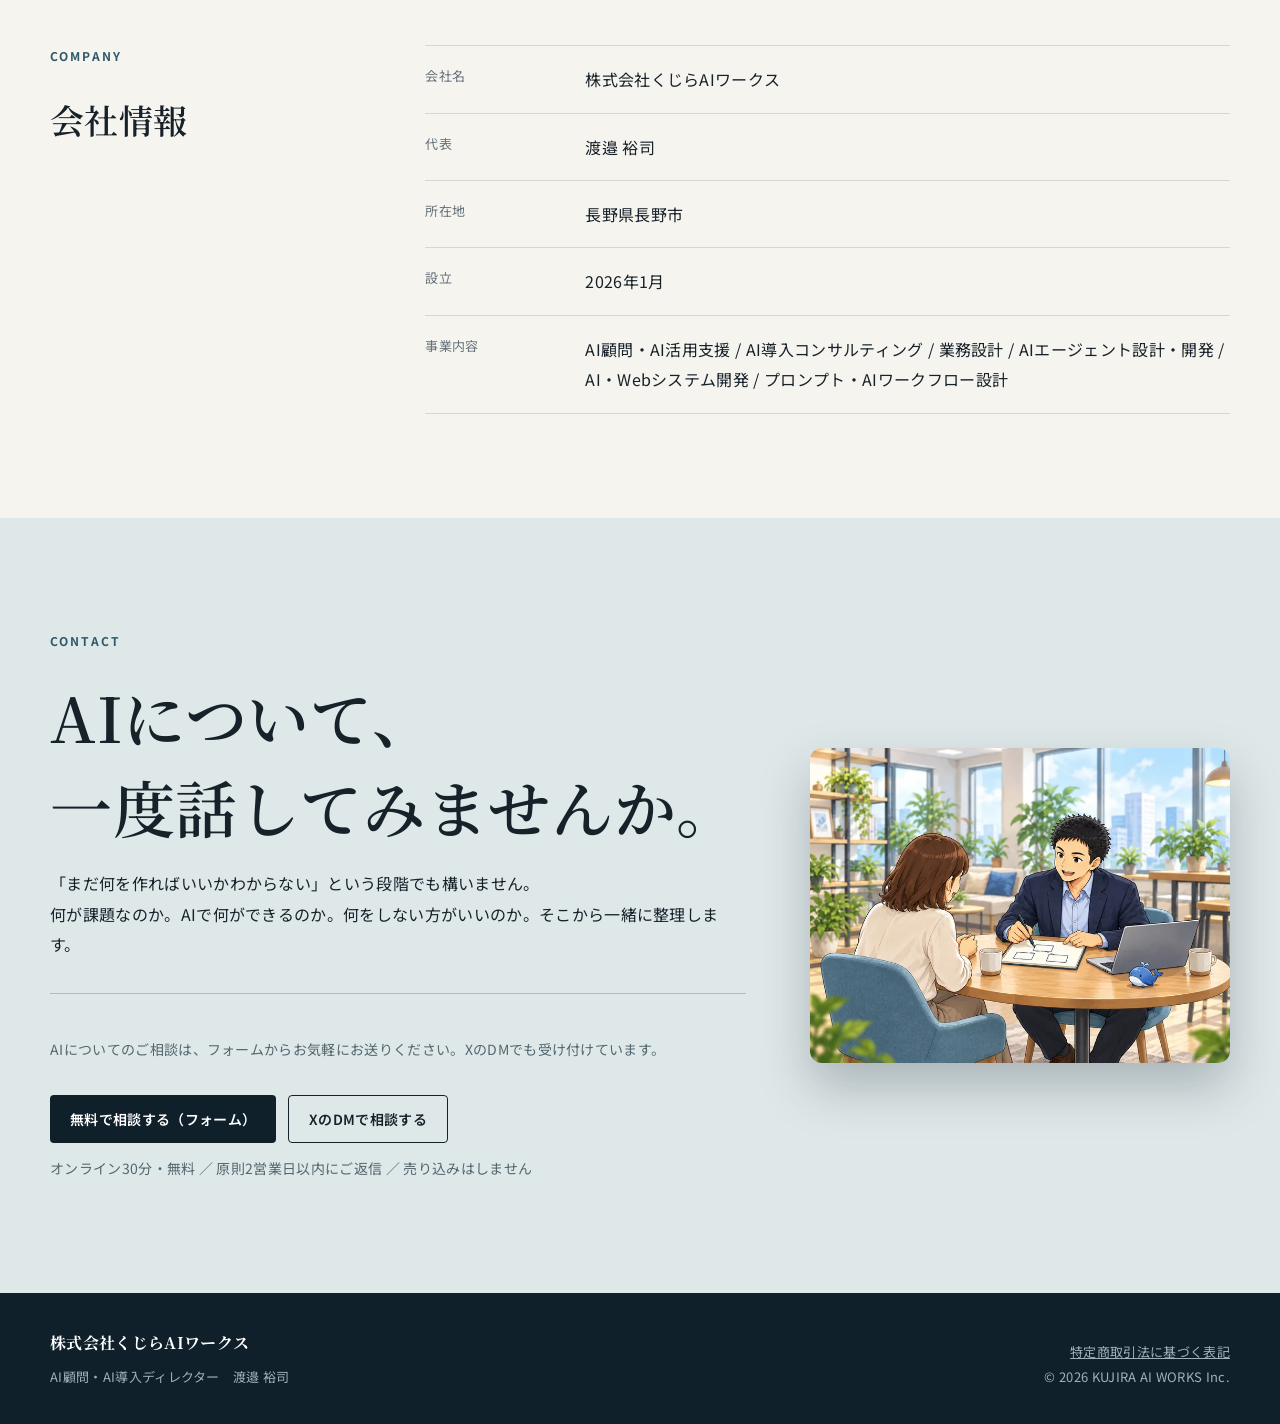
==== commit 192eda86: "特定商取引法に基づく表記ページを追加（/legal/tokushoho/）・トップのフッターとサイトマップにリンク Co-Authored-By: Claude Fable 5.1 <noreply@" ====
--- a/index.html
+++ b/index.html
@@ -662,7 +662,7 @@
         <strong>株式会社くじらAIワークス</strong>
         <p>AI顧問・AI導入ディレクター　渡邉 裕司</p>
       </div>
-      <p class="copyright">© <span id="year"></span> KUJIRA AI WORKS Inc.</p>
+      <p class="copyright"><a href="./legal/tokushoho/">特定商取引法に基づく表記</a><br>© <span id="year"></span> KUJIRA AI WORKS Inc.</p>
     </div>
   </footer>
 
